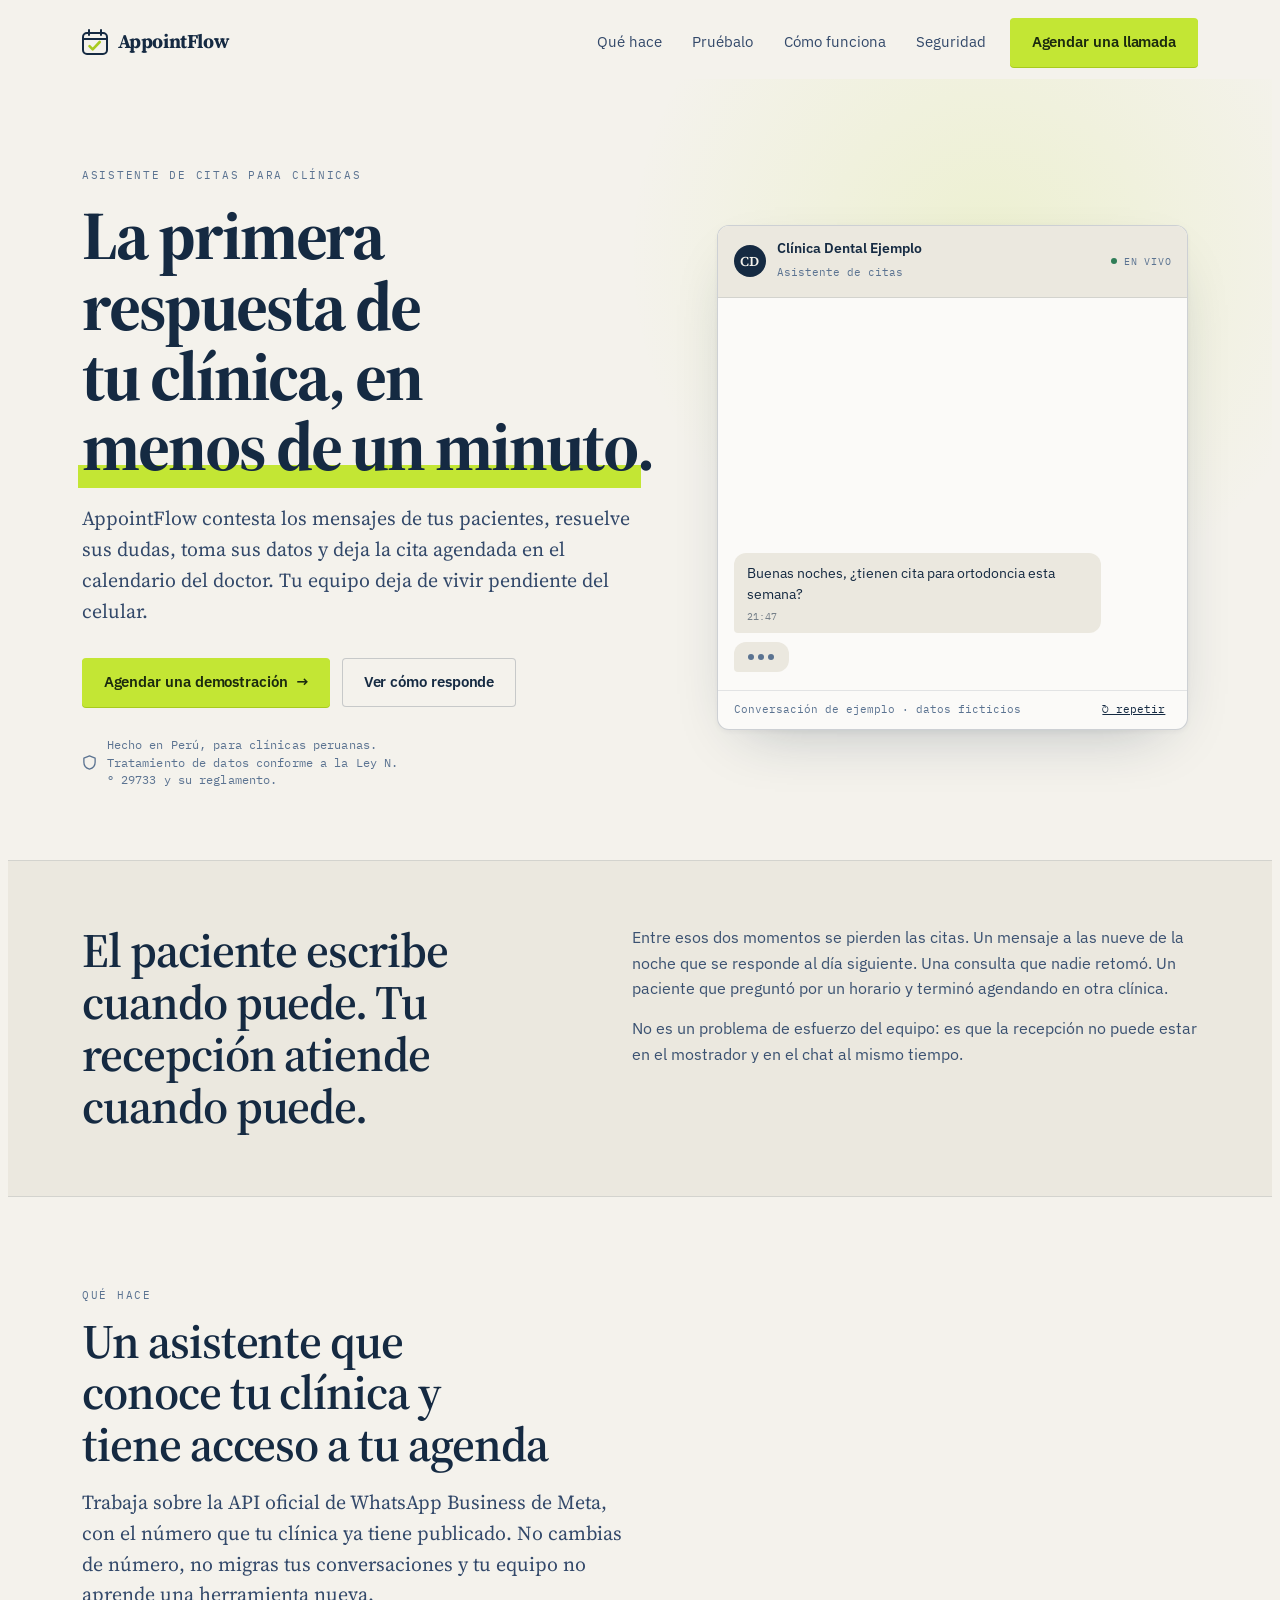
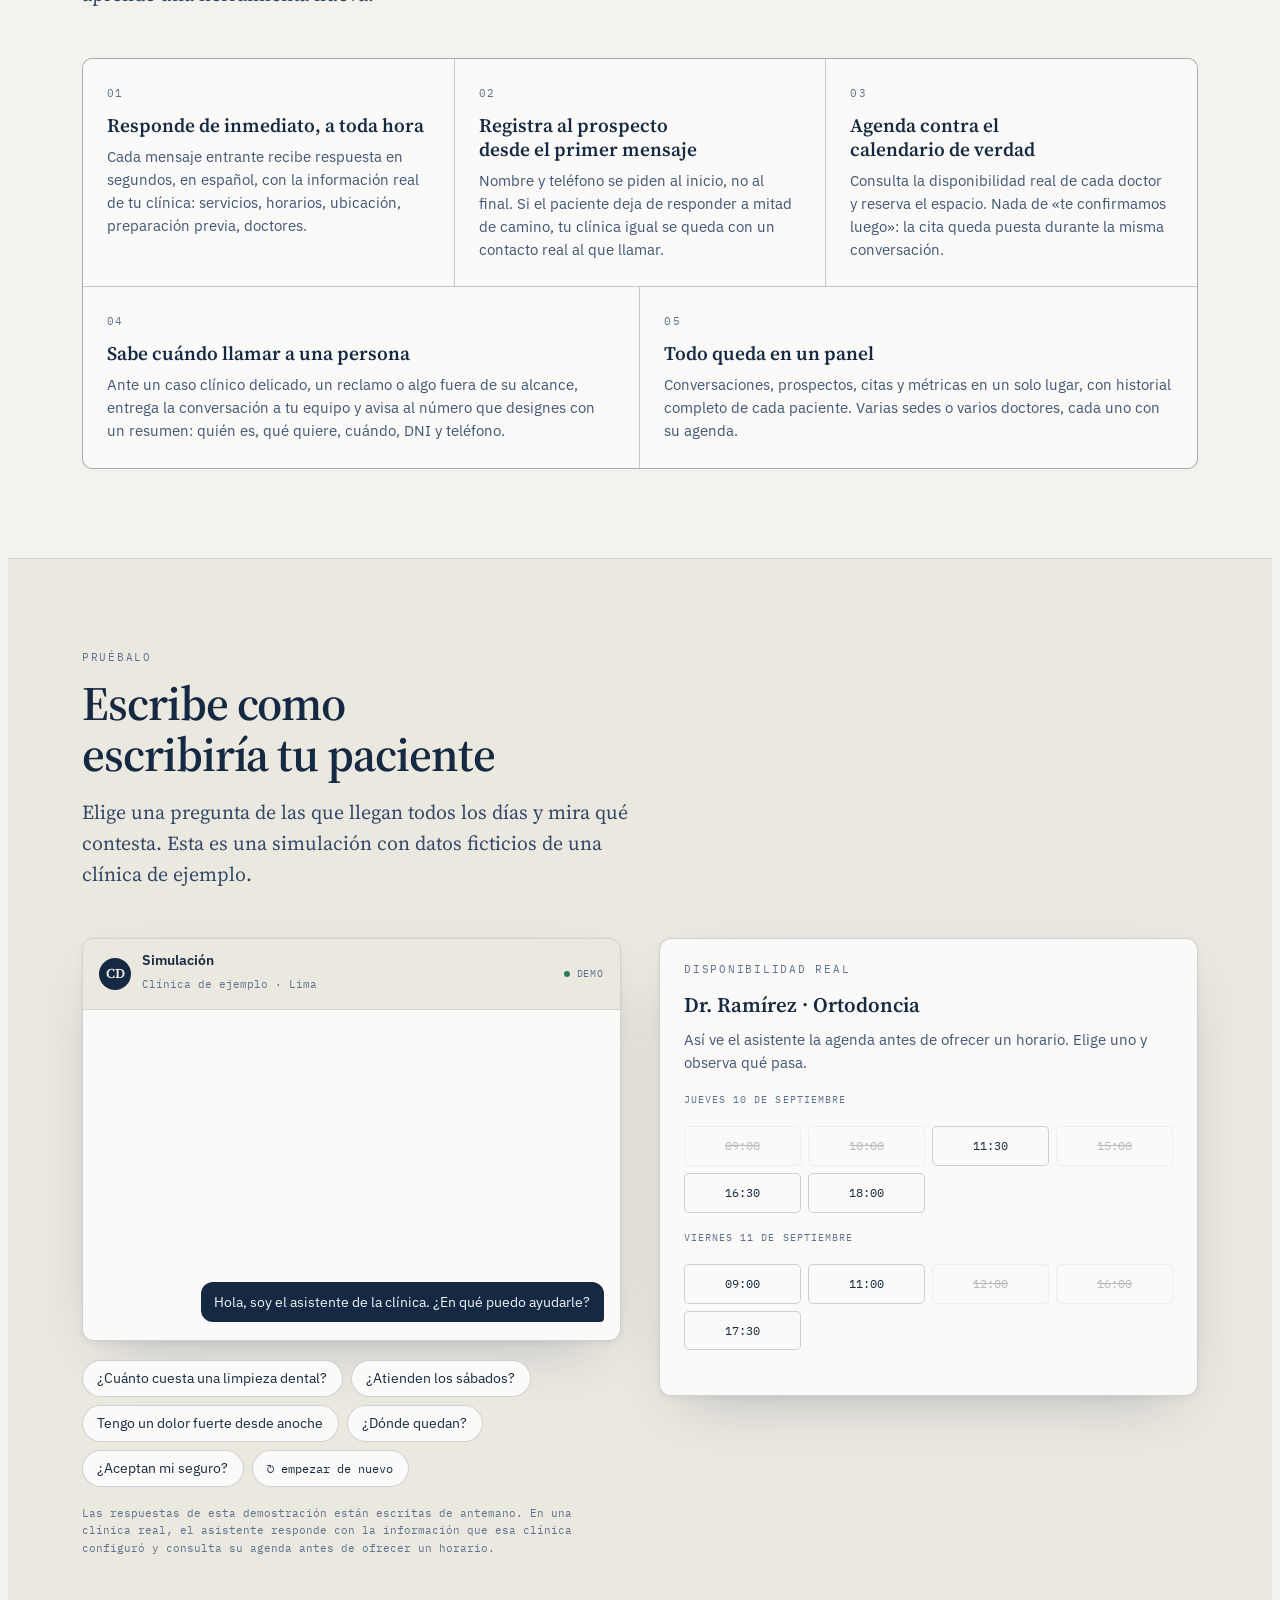
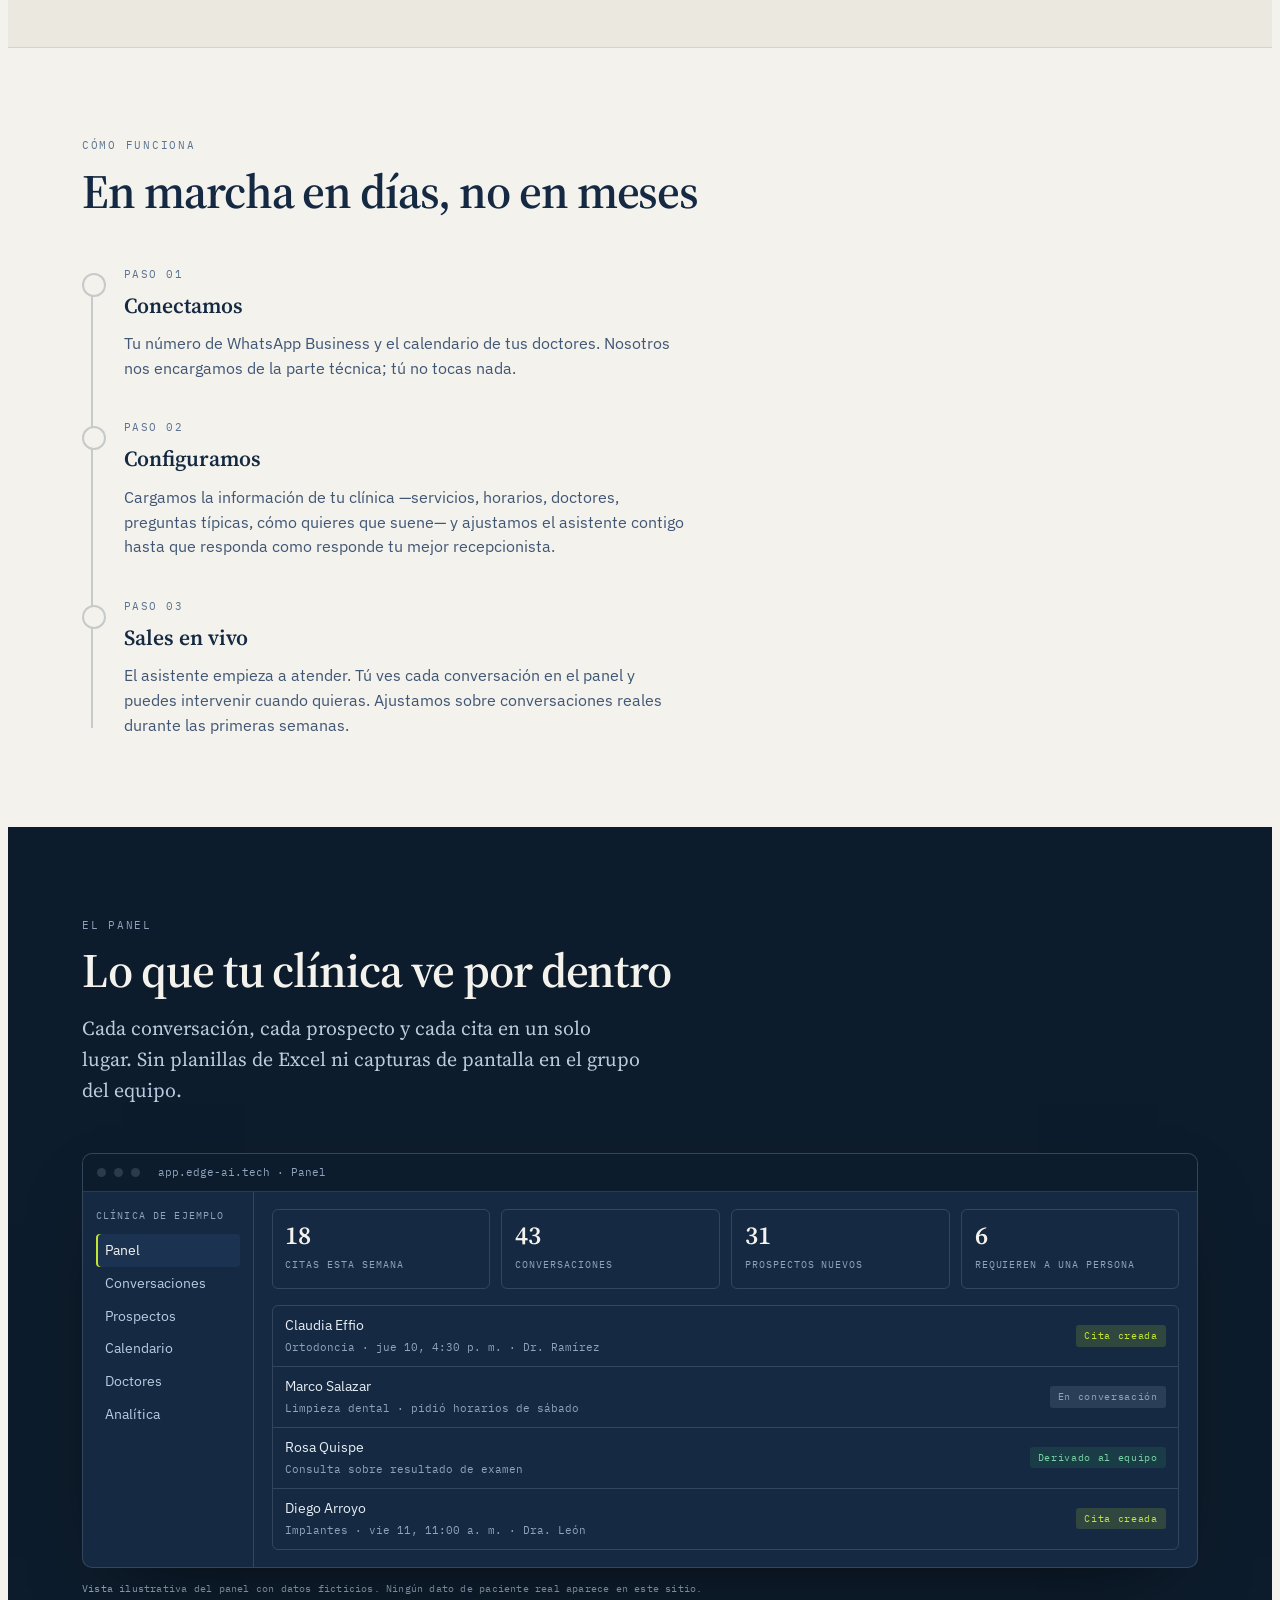
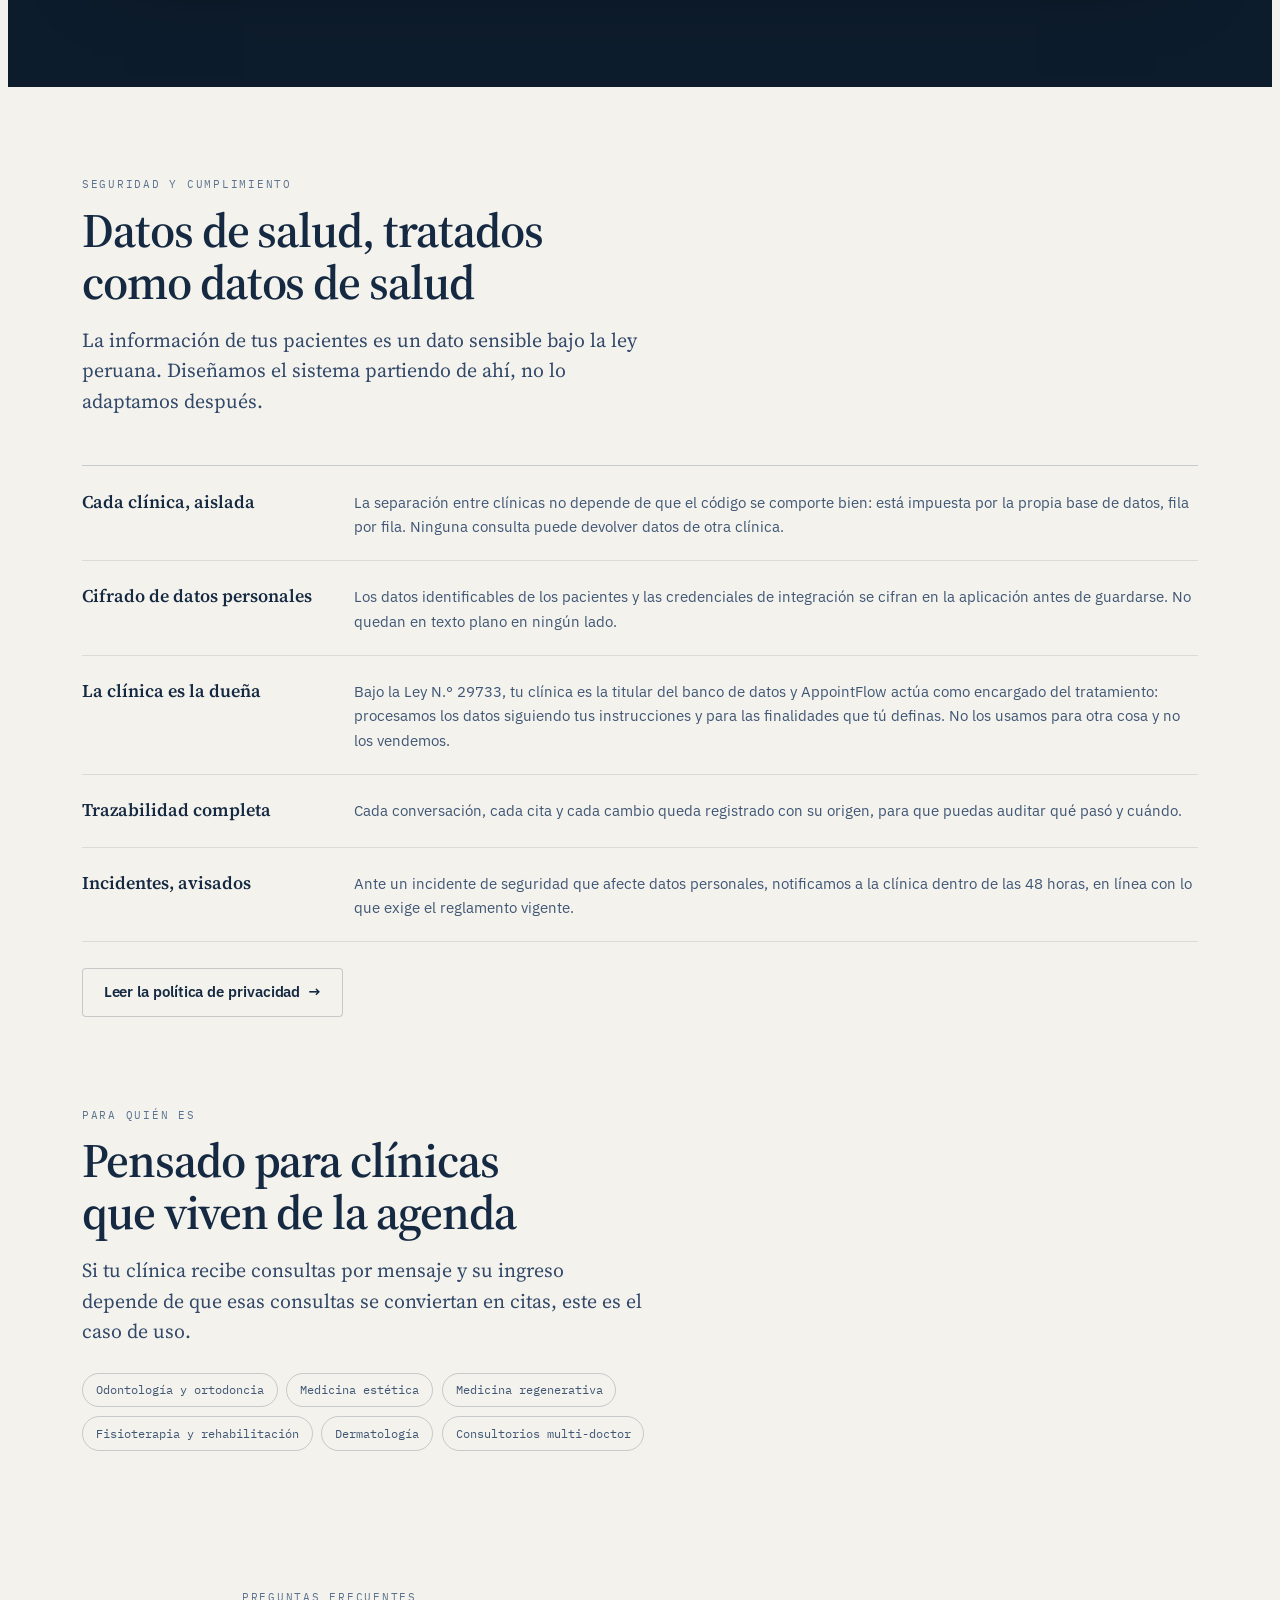
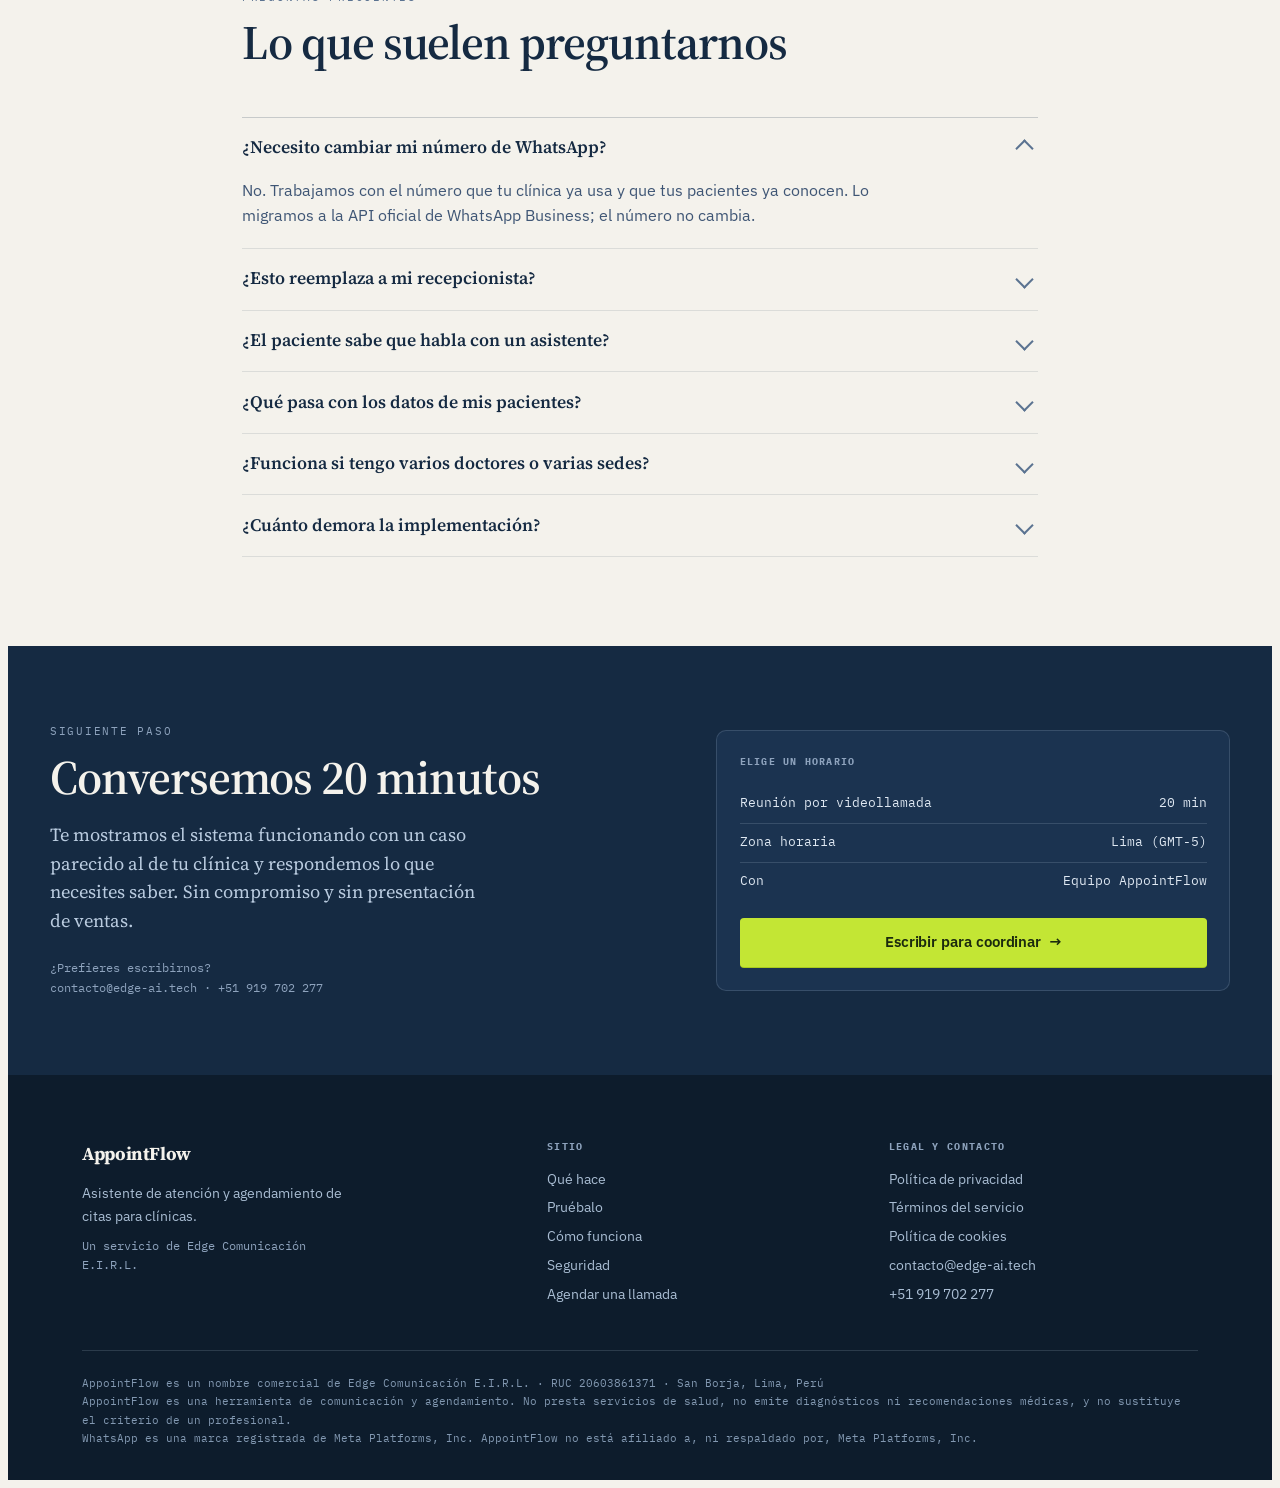
==== index.html @ 31556f0a "copy: dirigir la intro de "Qué hace" a la clínica, no al paciente El remate hablaba del paciente ("n" ====
<!doctype html>
<html lang="es">
<head>
<meta charset="utf-8">
<meta name="viewport" content="width=device-width, initial-scale=1">
<title>AppointFlow — Asistente de citas para clínicas</title>
<meta name="description" content="AppointFlow contesta los mensajes de tus pacientes, resuelve sus dudas y agenda la cita en el calendario del doctor. Asistente de atención y agendamiento para clínicas en Perú.">
<link rel="canonical" href="https://appointflow.edge-ai.tech/">
<meta property="og:type" content="website">
<meta property="og:site_name" content="AppointFlow">
<meta property="og:title" content="AppointFlow — Asistente de citas para clínicas">
<meta property="og:description" content="AppointFlow contesta los mensajes de tus pacientes, resuelve sus dudas y agenda la cita en el calendario del doctor. Asistente de atención y agendamiento para clínicas en Perú.">
<meta property="og:url" content="https://appointflow.edge-ai.tech/">
<meta property="og:locale" content="es_PE">
<meta name="robots" content="index, follow">
<link rel="icon" href="/favicon.svg" type="image/svg+xml">
<link rel="preconnect" href="https://fonts.googleapis.com">
<link rel="preconnect" href="https://fonts.gstatic.com" crossorigin>
<link rel="stylesheet" href="https://fonts.googleapis.com/css2?family=IBM+Plex+Mono:wght@400;500&family=IBM+Plex+Sans:wght@400;500;600&family=Source+Serif+4:ital,opsz,wght@0,8..60,400;0,8..60,600;0,8..60,700;1,8..60,400&display=swap">
<link rel="stylesheet" href="/assets/styles.css">
</head>
<body>
<header class="site-head" id="head">
  <div class="wrap">
    <div class="head-row">
      <a class="brand" href="/">
        <svg class="mark" viewBox="0 0 26 26" aria-hidden="true">
          <rect x="1" y="4" width="24" height="21" rx="4" fill="none" stroke="#152a42" stroke-width="2"/>
          <path d="M1 10h24" stroke="#152a42" stroke-width="2"/>
          <path d="M7 1v5M19 1v5" stroke="#152a42" stroke-width="2" stroke-linecap="round"/>
          <path d="M7.5 17.2l3.2 3.2 7-7.4" fill="none" stroke="#a8ca1e" stroke-width="2.6" stroke-linecap="round" stroke-linejoin="round"/>
        </svg>
        AppointFlow
      </a>
      <nav class="nav-main" aria-label="Principal">
        <a href="#que-hace">Qué hace</a>
        <a href="#demo">Pruébalo</a>
        <a href="#como-funciona">Cómo funciona</a>
        <a href="#seguridad">Seguridad</a>
      </nav>
      <a class="btn btn-primary head-cta" href="#contacto">Agendar una llamada</a>
      <button class="burger" id="burger" aria-label="Abrir menú" aria-expanded="false"><i></i><i></i><i></i></button>
    </div>
  </div>
  <div class="progress" id="progress"></div>
</header>
<nav class="drawer" id="drawer" aria-label="Menú">
  <a href="#que-hace">Qué hace</a>
  <a href="#demo">Pruébalo</a>
  <a href="#como-funciona">Cómo funciona</a>
  <a href="#seguridad">Seguridad</a>
  <a href="/privacidad/">Privacidad</a>
  <a class="btn btn-primary" href="#contacto">Agendar una llamada</a>
</nav>
<main>

  <section class="hero">
    <div class="wrap hero-grid">
      <div>
        <div class="eyebrow rise d1">Asistente de citas para clínicas</div>
        <h1 class="rise d2">La primera respuesta de tu clínica, en <em>menos de un minuto</em>.</h1>
        <p class="lede rise d3">AppointFlow contesta los mensajes de tus pacientes, resuelve sus dudas, toma sus datos y deja la cita agendada en el calendario del doctor. Tu equipo deja de vivir pendiente del celular.</p>
        <div class="hero-actions rise d4">
          <a class="btn btn-primary" href="#contacto">Agendar una demostración <span class="arrow">→</span></a>
          <a class="btn btn-ghost" href="#demo">Ver cómo responde</a>
        </div>
        <p class="trust rise d5">
          <svg width="15" height="15" viewBox="0 0 16 16" aria-hidden="true"><path d="M8 1l6 2.4v4.2c0 3.4-2.4 6.4-6 7.4-3.6-1-6-4-6-7.4V3.4L8 1z" fill="none" stroke="#5b7391" stroke-width="1.4" stroke-linejoin="round"/></svg>
          Hecho en Perú, para clínicas peruanas. Tratamiento de datos conforme a la Ley N.° 29733 y su reglamento.
        </p>
      </div>

      <div class="chat rise d3" id="chatCard">
        <div class="chat-head">
          <div class="avatar">CD</div>
          <div>
            <b>Clínica Dental Ejemplo</b>
            <span>Asistente de citas</span>
          </div>
          <div class="live"><i class="dot-live"></i> EN VIVO</div>
        </div>
        <div class="stream" id="stream" aria-live="polite"></div>
        <div class="chat-foot">
          <span>Conversación de ejemplo · datos ficticios</span>
          <button type="button" id="replay">↻ repetir</button>
        </div>
      </div>
    </div>
  </section>

  <section class="strip">
    <div class="wrap strip-grid">
      <h2 class="h2" data-rev>El paciente escribe cuando puede. Tu recepción atiende cuando puede.</h2>
      <div data-rev>
        <p>Entre esos dos momentos se pierden las citas. Un mensaje a las nueve de la noche que se responde al día siguiente. Una consulta que nadie retomó. Un paciente que preguntó por un horario y terminó agendando en otra clínica.</p>
        <p>No es un problema de esfuerzo del equipo: es que la recepción no puede estar en el mostrador y en el chat al mismo tiempo.</p>
      </div>
    </div>
  </section>

  <section class="sec" id="que-hace">
    <div class="wrap">
      <div class="sec-top" data-rev>
        <div class="eyebrow">Qué hace</div>
        <h2 class="h2">Un asistente que conoce tu clínica y tiene acceso a tu agenda</h2>
        <p class="lede">Trabaja sobre la API oficial de WhatsApp Business de Meta, con el número que tu clínica ya tiene publicado. No cambias de número, no migras tus conversaciones y tu equipo no aprende una herramienta nueva.</p>
      </div>
      <ul class="caps" data-rev>
        <li class="cap">
          <div class="n">01</div>
          <h3>Responde de inmediato, a toda hora</h3>
          <p>Cada mensaje entrante recibe respuesta en segundos, en español, con la información real de tu clínica: servicios, horarios, ubicación, preparación previa, doctores.</p>
        </li>
        <li class="cap">
          <div class="n">02</div>
          <h3>Registra al prospecto desde el primer mensaje</h3>
          <p>Nombre y teléfono se piden al inicio, no al final. Si el paciente deja de responder a mitad de camino, tu clínica igual se queda con un contacto real al que llamar.</p>
        </li>
        <li class="cap">
          <div class="n">03</div>
          <h3>Agenda contra el calendario de verdad</h3>
          <p>Consulta la disponibilidad real de cada doctor y reserva el espacio. Nada de «te confirmamos luego»: la cita queda puesta durante la misma conversación.</p>
        </li>
        <li class="cap">
          <div class="n">04</div>
          <h3>Sabe cuándo llamar a una persona</h3>
          <p>Ante un caso clínico delicado, un reclamo o algo fuera de su alcance, entrega la conversación a tu equipo y avisa al número que designes con un resumen: quién es, qué quiere, cuándo, DNI y teléfono.</p>
        </li>
        <li class="cap">
          <div class="n">05</div>
          <h3>Todo queda en un panel</h3>
          <p>Conversaciones, prospectos, citas y métricas en un solo lugar, con historial completo de cada paciente. Varias sedes o varios doctores, cada uno con su agenda.</p>
        </li>
      </ul>
    </div>
  </section>

  <section class="sec" id="demo" style="background:var(--cream-deep);border-top:1px solid var(--rule);border-bottom:1px solid var(--rule)">
    <div class="wrap">
      <div class="sec-top" data-rev>
        <div class="eyebrow">Pruébalo</div>
        <h2 class="h2">Escribe como escribiría tu paciente</h2>
        <p class="lede">Elige una pregunta de las que llegan todos los días y mira qué contesta. Esta es una simulación con datos ficticios de una clínica de ejemplo.</p>
      </div>

      <div class="demo-grid">
        <div data-rev>
          <div class="chat">
            <div class="chat-head">
              <div class="avatar">CD</div>
              <div><b>Simulación</b><span>Clínica de ejemplo · Lima</span></div>
              <div class="live"><i class="dot-live"></i> DEMO</div>
            </div>
            <div class="stream" id="demoStream" style="min-height:330px" aria-live="polite"></div>
          </div>
          <div class="chips" id="chips"></div>
          <p class="hint">Las respuestas de esta demostración están escritas de antemano. En una clínica real, el asistente responde con la información que esa clínica configuró y consulta su agenda antes de ofrecer un horario.</p>
        </div>

        <div data-rev>
          <div class="chat" style="padding:1.4rem 1.5rem 1.6rem">
            <div class="eyebrow">Disponibilidad real</div>
            <h3 style="font-family:var(--serif);font-size:1.3rem;font-weight:600;margin:.6rem 0 .4rem">Dr. Ramírez · Ortodoncia</h3>
            <p style="font-size:.92rem;color:#3f5675">Así ve el asistente la agenda antes de ofrecer un horario. Elige uno y observa qué pasa.</p>

            <div class="slot-day">Jueves 10 de septiembre</div>
            <div class="slots" id="slotsA"></div>
            <div class="slot-day">Viernes 11 de septiembre</div>
            <div class="slots" id="slotsB"></div>

            <div id="booked" style="margin-top:1.2rem"></div>
          </div>
        </div>
      </div>
    </div>
  </section>

  <section class="sec" id="como-funciona">
    <div class="wrap">
      <div class="sec-top" data-rev>
        <div class="eyebrow">Cómo funciona</div>
        <h2 class="h2">En marcha en días, no en meses</h2>
      </div>
      <div class="steps" id="steps" data-rev>
        <div class="rail"><i id="railFill"></i></div>
        <div class="step">
          <div class="n">PASO 01</div>
          <h3>Conectamos</h3>
          <p>Tu número de WhatsApp Business y el calendario de tus doctores. Nosotros nos encargamos de la parte técnica; tú no tocas nada.</p>
        </div>
        <div class="step">
          <div class="n">PASO 02</div>
          <h3>Configuramos</h3>
          <p>Cargamos la información de tu clínica —servicios, horarios, doctores, preguntas típicas, cómo quieres que suene— y ajustamos el asistente contigo hasta que responda como responde tu mejor recepcionista.</p>
        </div>
        <div class="step">
          <div class="n">PASO 03</div>
          <h3>Sales en vivo</h3>
          <p>El asistente empieza a atender. Tú ves cada conversación en el panel y puedes intervenir cuando quieras. Ajustamos sobre conversaciones reales durante las primeras semanas.</p>
        </div>
      </div>
    </div>
  </section>

  <section class="sec dark" id="panel">
    <div class="spot" id="spot"></div>
    <div class="wrap">
      <div class="sec-top" data-rev>
        <div class="eyebrow">El panel</div>
        <h2 class="h2">Lo que tu clínica ve por dentro</h2>
        <p class="lede">Cada conversación, cada prospecto y cada cita en un solo lugar. Sin planillas de Excel ni capturas de pantalla en el grupo del equipo.</p>
      </div>
      <div class="app" data-rev>
        <div class="app-bar"><i></i><i></i><i></i><span>app.edge-ai.tech · Panel</span></div>
        <div class="app-body">
          <div class="app-side">
            <p>Clínica de ejemplo</p>
            <ul>
              <li class="act">Panel</li>
              <li>Conversaciones</li>
              <li>Prospectos</li>
              <li>Calendario</li>
              <li>Doctores</li>
              <li>Analítica</li>
            </ul>
          </div>
          <div class="app-main">
            <div class="kpis">
              <div class="kpi"><b>18</b><span>Citas esta semana</span></div>
              <div class="kpi"><b>43</b><span>Conversaciones</span></div>
              <div class="kpi"><b>31</b><span>Prospectos nuevos</span></div>
              <div class="kpi"><b>6</b><span>Requieren a una persona</span></div>
            </div>
            <div class="rows">
              <div class="row"><div><span class="who">Claudia Effio</span><span class="what">Ortodoncia · jue 10, 4:30 p. m. · Dr. Ramírez</span></div><span class="pill b">Cita creada</span></div>
              <div class="row"><div><span class="who">Marco Salazar</span><span class="what">Limpieza dental · pidió horarios de sábado</span></div><span class="pill n">En conversación</span></div>
              <div class="row"><div><span class="who">Rosa Quispe</span><span class="what">Consulta sobre resultado de examen</span></div><span class="pill g">Derivado al equipo</span></div>
              <div class="row"><div><span class="who">Diego Arroyo</span><span class="what">Implantes · vie 11, 11:00 a. m. · Dra. León</span></div><span class="pill b">Cita creada</span></div>
            </div>
          </div>
        </div>
      </div>
      <p class="figcap" data-rev>Vista ilustrativa del panel con datos ficticios. Ningún dato de paciente real aparece en este sitio.</p>
    </div>
  </section>

  <section class="sec" id="seguridad">
    <div class="wrap">
      <div class="sec-top" data-rev>
        <div class="eyebrow">Seguridad y cumplimiento</div>
        <h2 class="h2">Datos de salud, tratados como datos de salud</h2>
        <p class="lede">La información de tus pacientes es un dato sensible bajo la ley peruana. Diseñamos el sistema partiendo de ahí, no lo adaptamos después.</p>
      </div>
      <ul class="secure" data-rev>
        <li>
          <h3>Cada clínica, aislada</h3>
          <p>La separación entre clínicas no depende de que el código se comporte bien: está impuesta por la propia base de datos, fila por fila. Ninguna consulta puede devolver datos de otra clínica.</p>
        </li>
        <li>
          <h3>Cifrado de datos personales</h3>
          <p>Los datos identificables de los pacientes y las credenciales de integración se cifran en la aplicación antes de guardarse. No quedan en texto plano en ningún lado.</p>
        </li>
        <li>
          <h3>La clínica es la dueña</h3>
          <p>Bajo la Ley N.° 29733, tu clínica es la titular del banco de datos y AppointFlow actúa como encargado del tratamiento: procesamos los datos siguiendo tus instrucciones y para las finalidades que tú definas. No los usamos para otra cosa y no los vendemos.</p>
        </li>
        <li>
          <h3>Trazabilidad completa</h3>
          <p>Cada conversación, cada cita y cada cambio queda registrado con su origen, para que puedas auditar qué pasó y cuándo.</p>
        </li>
        <li>
          <h3>Incidentes, avisados</h3>
          <p>Ante un incidente de seguridad que afecte datos personales, notificamos a la clínica dentro de las 48 horas, en línea con lo que exige el reglamento vigente.</p>
        </li>
      </ul>
      <p style="margin-top:1.6rem" data-rev><a class="btn btn-ghost" href="/privacidad/">Leer la política de privacidad <span class="arrow">→</span></a></p>
    </div>
  </section>

  <section class="sec" style="padding-top:0">
    <div class="wrap">
      <div class="sec-top" data-rev style="margin-bottom:0">
        <div class="eyebrow">Para quién es</div>
        <h2 class="h2">Pensado para clínicas que viven de la agenda</h2>
        <p class="lede">Si tu clínica recibe consultas por mensaje y su ingreso depende de que esas consultas se conviertan en citas, este es el caso de uso.</p>
        <ul class="tags">
          <li>Odontología y ortodoncia</li>
          <li>Medicina estética</li>
          <li>Medicina regenerativa</li>
          <li>Fisioterapia y rehabilitación</li>
          <li>Dermatología</li>
          <li>Consultorios multi-doctor</li>
        </ul>
      </div>
    </div>
  </section>

  <section class="sec" style="padding-top:clamp(2rem,4vw,3rem)">
    <div class="wrap" style="max-width:860px">
      <div class="sec-top" data-rev><div class="eyebrow">Preguntas frecuentes</div><h2 class="h2">Lo que suelen preguntarnos</h2></div>
      <div class="faq" data-rev>
        <details open>
          <summary>¿Necesito cambiar mi número de WhatsApp?</summary>
          <div class="ans"><p>No. Trabajamos con el número que tu clínica ya usa y que tus pacientes ya conocen. Lo migramos a la API oficial de WhatsApp Business; el número no cambia.</p></div>
        </details>
        <details>
          <summary>¿Esto reemplaza a mi recepcionista?</summary>
          <div class="ans"><p>No, le quita el trabajo repetitivo. El asistente responde las consultas de siempre y agenda; tu equipo se queda con los casos que de verdad necesitan una persona, y llega a ellos con la información ya recogida.</p></div>
        </details>
        <details>
          <summary>¿El paciente sabe que habla con un asistente?</summary>
          <div class="ans"><p>Sí. El asistente se identifica como tal y siempre ofrece pasar la conversación a una persona. Es una decisión de diseño: la confianza del paciente es el activo de la clínica.</p></div>
        </details>
        <details>
          <summary>¿Qué pasa con los datos de mis pacientes?</summary>
          <div class="ans"><p>Siguen siendo de tu clínica. Nosotros los procesamos por encargo tuyo, cifrados y aislados del resto de clientes, y te los devolvemos o eliminamos cuando termine la relación. El detalle está en la <a href="/privacidad/" style="text-decoration:underline">política de privacidad</a>.</p></div>
        </details>
        <details>
          <summary>¿Funciona si tengo varios doctores o varias sedes?</summary>
          <div class="ans"><p>Sí. Cada doctor tiene su propia agenda y sus propios horarios de atención, y el asistente ofrece solo los espacios que realmente están libres.</p></div>
        </details>
        <details>
          <summary>¿Cuánto demora la implementación?</summary>
          <div class="ans"><p>Depende de la verificación del número ante Meta, que es el paso más lento y no está en nuestras manos. Del lado nuestro, la configuración del asistente y de las agendas toma días. Lo conversamos con tu caso concreto en la llamada.</p></div>
        </details>
      </div>
    </div>
  </section>

  <section class="cta-sec" id="contacto">
    <div class="wrap cta-grid">
      <div data-rev>
        <div class="eyebrow" style="color:var(--slate-light)">Siguiente paso</div>
        <h2 class="h2" style="margin-top:.7rem">Conversemos 20 minutos</h2>
        <p style="margin-top:1.1rem;font-family:var(--serif);font-size:1.15rem;line-height:1.55;max-width:48ch">Te mostramos el sistema funcionando con un caso parecido al de tu clínica y respondemos lo que necesites saber. Sin compromiso y sin presentación de ventas.</p>
        <p style="margin-top:1.4rem;font-family:var(--mono);font-size:.74rem;color:var(--slate-light);line-height:1.7">
          ¿Prefieres escribirnos?<br>
          <a href="mailto:contacto@edge-ai.tech">contacto@edge-ai.tech</a> · <a href="tel:+51919702277">+51 919 702 277</a>
        </p>
      </div>
      <div class="cta-card" data-rev>
        <b>Elige un horario</b>
        <div class="line"><span>Reunión por videollamada</span><span>20 min</span></div>
        <div class="line"><span>Zona horaria</span><span>Lima (GMT-5)</span></div>
        <div class="line"><span>Con</span><span>Equipo AppointFlow</span></div>
        <a class="btn btn-primary" href="mailto:contacto@edge-ai.tech?subject=Quiero%20agendar%20una%20demostraci%C3%B3n%20de%20AppointFlow">Escribir para coordinar <span class="arrow">→</span></a>
      </div>
    </div>
  </section>

</main>
<footer class="site-foot">
  <div class="wrap">
    <div class="foot-grid">
      <div>
        <div class="brand" style="font-family:var(--serif);font-weight:700;font-size:1.15rem">AppointFlow</div>
        <p style="max-width:34ch;line-height:1.6">Asistente de atención y agendamiento de citas para clínicas.</p>
        <p style="max-width:34ch;line-height:1.6;margin-top:.6rem;font-family:var(--mono);font-size:.72rem;color:var(--slate-light)">Un servicio de Edge Comunicación E.I.R.L.</p>
      </div>
      <div>
        <h4>Sitio</h4>
        <ul>
          <li><a href="#que-hace">Qué hace</a></li>
          <li><a href="#demo">Pruébalo</a></li>
          <li><a href="#como-funciona">Cómo funciona</a></li>
          <li><a href="#seguridad">Seguridad</a></li>
          <li><a href="#contacto">Agendar una llamada</a></li>
        </ul>
      </div>
      <div>
        <h4>Legal y contacto</h4>
        <ul>
          <li><a href="/privacidad/">Política de privacidad</a></li>
          <li><a href="/terminos/">Términos del servicio</a></li>
          <li><a href="/cookies/">Política de cookies</a></li>
          <li><a href="mailto:contacto@edge-ai.tech">contacto@edge-ai.tech</a></li>
          <li><a href="tel:+51919702277">+51 919 702 277</a></li>
        </ul>
      </div>
    </div>
    <div class="legalese">
      AppointFlow es un nombre comercial de Edge Comunicación E.I.R.L. · RUC 20603861371 · San Borja, Lima, Perú<br>
      AppointFlow es una herramienta de comunicación y agendamiento. No presta servicios de salud, no emite diagnósticos ni recomendaciones médicas, y no sustituye el criterio de un profesional.<br>
      WhatsApp es una marca registrada de Meta Platforms, Inc. AppointFlow no está afiliado a, ni respaldado por, Meta Platforms, Inc.
    </div>
  </div>
</footer>
<script src="/assets/app.js" defer></script>
</body>
</html>
---- assets/styles.css ----
/* ============================================================
   AppointFlow — sitio público. Prototipo de diseño.
   Compromiso deliberado con un solo mundo visual (crema claro):
   el sitio real no cambia con el tema del sistema operativo.
   ============================================================ */
:root{
  --cream:#f4f2ec;
  --cream-deep:#ebe8df;
  --paper:#fbfaf8;
  --navy:#152a42;
  --navy-deep:#0d1c2c;
  --navy-raised:#1b3350;
  --slate:#5b7391;
  --slate-light:#8ea3bd;
  --lime:#c3e634;
  --lime-deep:#a8ca1e;
  --lime-ink:#1b2a0e;
  --rule:rgb(21 42 66 / 11%);
  --rule-mid:rgb(21 42 66 / 20%);
  --rule-dark:rgb(196 214 236 / 16%);
  --ok:#2f7d57;

  --serif:"Source Serif 4","Iowan Old Style",Palatino,Georgia,serif;
  --sans:"IBM Plex Sans",-apple-system,BlinkMacSystemFont,"Segoe UI",Roboto,sans-serif;
  --mono:"IBM Plex Mono",ui-monospace,SFMono-Regular,Menlo,monospace;

  --pad:clamp(1.15rem,4vw,2rem);
  --wide:1180px;
}

*{box-sizing:border-box}
body{
  background:var(--cream);
  color:var(--navy);
  font-family:var(--sans);
  font-size:17px;
  line-height:1.6;
  -webkit-font-smoothing:antialiased;
  overflow-x:hidden;
}
a{color:inherit;text-decoration:none}
button{font:inherit;color:inherit;border:0;background:none;cursor:pointer}
:focus-visible{outline:2px solid var(--navy);outline-offset:3px;border-radius:2px}
h1,h2,h3,h4{margin:0;text-wrap:balance}
p{margin:0}
ul,ol{margin:0;padding:0;list-style:none}

.wrap{max-width:var(--wide);margin:0 auto;padding:0 var(--pad)}
.eyebrow{
  font-family:var(--mono);font-size:.68rem;letter-spacing:.16em;
  text-transform:uppercase;color:var(--slate);
}
.h2{font-family:var(--serif);font-weight:600;font-size:clamp(1.85rem,4.4vw,3rem);line-height:1.08;letter-spacing:-.022em}
.lede{font-family:var(--serif);font-size:clamp(1.05rem,2.1vw,1.24rem);line-height:1.55;color:#33496a;max-width:56ch}

/* ---------- botones ---------- */
.btn{
  display:inline-flex;align-items:center;gap:.5rem;
  font-weight:600;font-size:.94rem;letter-spacing:-.005em;
  padding:.78rem 1.35rem;border-radius:4px;
  transition:transform .18s cubic-bezier(.2,.8,.3,1),box-shadow .18s ease,background-color .18s ease;
  will-change:transform;
}
.btn-primary{background:var(--lime);color:var(--lime-ink);box-shadow:0 1px 0 var(--lime-deep)}
.btn-primary:hover{background:#cfef4d;transform:translateY(-2px);box-shadow:0 6px 18px rgb(163 200 30 / 38%)}
.btn-primary:active{transform:translateY(0)}
.btn-ghost{box-shadow:inset 0 0 0 1px var(--rule-mid)}
.btn-ghost:hover{box-shadow:inset 0 0 0 1px var(--navy);transform:translateY(-2px)}
.btn-ghost:active{transform:translateY(0)}
.btn .arrow{transition:transform .2s ease}
.btn:hover .arrow{transform:translateX(3px)}


/* ---------- cabecera ---------- */
.site-head{
  position:sticky;top:0;z-index:60;
  background:rgb(244 242 236 / 88%);
  backdrop-filter:saturate(1.4) blur(12px);
  -webkit-backdrop-filter:saturate(1.4) blur(12px);
  border-bottom:1px solid transparent;
  transition:border-color .25s ease,box-shadow .25s ease;
}
.site-head.stuck{border-bottom-color:var(--rule);box-shadow:0 1px 24px rgb(21 42 66 / 6%)}
.head-row{display:flex;align-items:center;gap:1.5rem;height:68px;transition:height .25s ease}
.site-head.stuck .head-row{height:60px}
.brand{display:flex;align-items:center;gap:.6rem;font-family:var(--serif);font-weight:700;font-size:1.22rem;letter-spacing:-.02em;flex:none}
.mark{width:26px;height:26px;flex:none;display:block}
.nav-main{display:none;gap:1.9rem;margin-left:auto;font-size:.92rem}
.nav-main a{position:relative;padding:.2rem 0;color:#33496a;transition:color .18s ease}
.nav-main a::after{
  content:"";position:absolute;left:0;right:0;bottom:-2px;height:2px;
  background:var(--lime);transform:scaleX(0);transform-origin:left;
  transition:transform .26s cubic-bezier(.2,.8,.3,1);
}
.nav-main a:hover{color:var(--navy)}
.nav-main a:hover::after{transform:scaleX(1)}
.head-cta{display:none}
.burger{margin-left:auto;display:flex;flex-direction:column;gap:5px;padding:.5rem}
.burger i{display:block;width:22px;height:2px;background:var(--navy);transition:transform .3s ease,opacity .2s ease}
.nav-open .burger i:nth-child(1){transform:translateY(7px) rotate(45deg)}
.nav-open .burger i:nth-child(2){opacity:0}
.nav-open .burger i:nth-child(3){transform:translateY(-7px) rotate(-45deg)}
@media(min-width:900px){
  .nav-main{display:flex}
  .head-cta{display:inline-flex}
  .burger{display:none}
}
.progress{height:2px;background:var(--lime);width:0;transition:width .1s linear}

/* menú móvil */
.drawer{
  position:fixed;inset:0 0 0 0;z-index:55;background:var(--cream);
  padding:6rem var(--pad) 2rem;
  transform:translateY(-100%);transition:transform .42s cubic-bezier(.4,0,.1,1);
  display:flex;flex-direction:column;gap:.4rem;
}
.nav-open .drawer{transform:translateY(0)}
.drawer a{font-family:var(--serif);font-size:1.9rem;font-weight:600;padding:.5rem 0;border-bottom:1px solid var(--rule)}
.drawer .btn{margin-top:1.4rem;align-self:flex-start}
@media(min-width:900px){.drawer{display:none}}

/* ---------- hero ---------- */
.hero{position:relative;padding:clamp(3rem,7vw,5.5rem) 0 clamp(3rem,6vw,4.5rem);overflow:hidden}
.hero::before{
  content:"";position:absolute;top:-30%;right:-10%;width:70vw;height:70vw;max-width:820px;max-height:820px;
  background:radial-gradient(circle at center,rgb(195 230 52 / 15%) 0%,rgb(195 230 52 / 0%) 62%);
  pointer-events:none;
}
.hero-grid{display:grid;gap:clamp(2.5rem,5vw,4rem);align-items:center;position:relative}
@media(min-width:960px){.hero-grid{grid-template-columns:1.02fr .98fr}}
.hero h1{
  font-family:var(--serif);font-weight:700;
  font-size:clamp(2.5rem,6.2vw,4.3rem);line-height:1.02;letter-spacing:-.03em;
  margin:1rem 0 0;
}
.hero h1 em{font-style:normal;position:relative;white-space:nowrap}
.hero h1 em::after{
  content:"";position:absolute;left:-.06em;right:-.06em;bottom:.06em;height:.34em;
  background:var(--lime);z-index:-1;transform:scaleX(0);transform-origin:left;
  animation:swipe .8s cubic-bezier(.2,.8,.3,1) .75s forwards;
}
@keyframes swipe{to{transform:scaleX(1)}}
.hero .lede{margin-top:1.4rem}
.hero-actions{display:flex;flex-wrap:wrap;gap:.75rem;margin-top:2rem}
.trust{
  display:flex;align-items:center;gap:.6rem;margin-top:1.8rem;
  font-family:var(--mono);font-size:.72rem;color:var(--slate);letter-spacing:.01em;
  max-width:46ch;line-height:1.5;
}
.trust svg{flex:none}

/* animación de entrada */
.rise{opacity:0;transform:translateY(14px);animation:rise .7s cubic-bezier(.2,.8,.3,1) forwards}
@keyframes rise{to{opacity:1;transform:none}}
.d1{animation-delay:.05s}.d2{animation-delay:.15s}.d3{animation-delay:.28s}.d4{animation-delay:.4s}.d5{animation-delay:.52s}

/* ---------- panel de conversación ---------- */
.chat{
  background:var(--paper);border:1px solid var(--rule-mid);border-radius:12px;
  box-shadow:0 22px 60px -28px rgb(21 42 66 / 32%),0 2px 6px rgb(21 42 66 / 5%);
  overflow:hidden;display:flex;flex-direction:column;
}
.chat-head{
  display:flex;align-items:center;gap:.7rem;padding:.8rem 1rem;
  border-bottom:1px solid var(--rule);background:var(--cream-deep);
}
.avatar{
  width:32px;height:32px;border-radius:50%;flex:none;background:var(--navy);
  color:var(--cream);display:grid;place-items:center;
  font-family:var(--serif);font-size:.85rem;font-weight:600;
}
.chat-head b{font-size:.9rem;font-weight:600;display:block;line-height:1.2}
.chat-head span{font-family:var(--mono);font-size:.66rem;color:var(--slate)}
.live{margin-left:auto;display:flex;align-items:center;gap:.4rem;font-family:var(--mono);font-size:.62rem;color:var(--slate);letter-spacing:.08em}
.dot-live{width:6px;height:6px;border-radius:50%;background:var(--ok);animation:pulse 2.2s ease-in-out infinite}
@keyframes pulse{0%,100%{opacity:1;transform:scale(1)}50%{opacity:.45;transform:scale(.82)}}

.stream{padding:1.1rem 1rem;display:flex;flex-direction:column;gap:.55rem;min-height:392px;justify-content:flex-end}
.msg{max-width:84%;padding:.6rem .85rem;border-radius:12px;font-size:.9rem;line-height:1.45;position:relative;animation:pop .42s cubic-bezier(.2,.9,.3,1)}
@keyframes pop{from{opacity:0;transform:translateY(9px) scale(.985)}to{opacity:1;transform:none}}
.msg.in{align-self:flex-start;background:var(--cream-deep);border-bottom-left-radius:4px}
.msg.out{align-self:flex-end;background:var(--navy);color:#eef3f8;border-bottom-right-radius:4px}
.msg time{display:block;font-family:var(--mono);font-size:.6rem;opacity:.55;margin-top:.3rem}
.msg.out .badge{
  display:inline-block;margin-top:.4rem;font-family:var(--mono);font-size:.58rem;
  letter-spacing:.08em;color:var(--lime);border:1px solid rgb(195 230 52 / 35%);
  border-radius:3px;padding:.1rem .35rem;
}
.typing{align-self:flex-start;display:flex;gap:4px;padding:.75rem .9rem;background:var(--cream-deep);border-radius:12px;border-bottom-left-radius:4px;animation:pop .3s ease}
.typing i{width:6px;height:6px;border-radius:50%;background:var(--slate);animation:bounce 1.25s infinite}
.typing i:nth-child(2){animation-delay:.16s}
.typing i:nth-child(3){animation-delay:.32s}
@keyframes bounce{0%,60%,100%{transform:translateY(0);opacity:.45}30%{transform:translateY(-5px);opacity:1}}

.receipt{
  align-self:stretch;margin-top:.35rem;border:1px solid var(--rule-mid);border-left:3px solid var(--lime);
  background:var(--cream);border-radius:6px;padding:.7rem .85rem;animation:pop .5s cubic-bezier(.2,.9,.3,1);
}
.receipt b{display:block;font-family:var(--mono);font-size:.62rem;letter-spacing:.12em;text-transform:uppercase;color:var(--slate);margin-bottom:.35rem}
.receipt ul{display:grid;gap:.22rem;font-size:.82rem}
.receipt li{display:flex;gap:.5rem;align-items:baseline}
.receipt li::before{content:"✓";color:var(--ok);font-size:.8rem;flex:none}
.chat-foot{
  border-top:1px solid var(--rule);padding:.6rem 1rem;display:flex;align-items:center;gap:.7rem;
  font-family:var(--mono);font-size:.66rem;color:var(--slate);
}
.chat-foot button{margin-left:auto;font-family:var(--mono);font-size:.66rem;color:var(--navy);text-decoration:underline;display:flex;align-items:center;gap:.35rem}

/* ---------- franja problema ---------- */
.strip{border-top:1px solid var(--rule);border-bottom:1px solid var(--rule);padding:clamp(2.6rem,5vw,4rem) 0;background:var(--cream-deep)}
.strip-grid{display:grid;gap:clamp(1.6rem,3vw,3rem)}
@media(min-width:820px){.strip-grid{grid-template-columns:.95fr 1.05fr;align-items:start}}
.strip p{font-size:1rem;color:#3a5171;max-width:62ch}
.strip p + p{margin-top:.9rem}

/* ---------- secciones ---------- */
.sec{padding:clamp(3.4rem,7vw,6rem) 0}
.sec-top{max-width:62ch;margin-bottom:clamp(2rem,4vw,3rem)}
.sec-top .h2{margin-top:.7rem}
.sec-top .lede{margin-top:1rem}

/* tarjetas capacidad */
.caps{display:grid;gap:1px;background:var(--rule-mid);border:1px solid var(--rule-mid);border-radius:10px;overflow:hidden}
@media(min-width:700px){.caps{grid-template-columns:1fr 1fr}}
@media(min-width:1040px){
  .caps{grid-template-columns:repeat(6,1fr)}
  .cap:nth-child(1),.cap:nth-child(2),.cap:nth-child(3){grid-column:span 2}
  .cap:nth-child(4),.cap:nth-child(5){grid-column:span 3}
}
.cap{background:var(--paper);padding:1.6rem 1.5rem;position:relative;transition:background-color .3s ease}
.cap:hover{background:#fff}
.cap .n{font-family:var(--mono);font-size:.66rem;letter-spacing:.12em;color:var(--slate)}
.cap h3{font-family:var(--serif);font-size:1.2rem;font-weight:600;margin:.7rem 0 .5rem;line-height:1.25}
.cap p{font-size:.93rem;color:#3f5675;line-height:1.55}
.cap::after{
  content:"";position:absolute;left:0;top:0;bottom:0;width:3px;background:var(--lime);
  transform:scaleY(0);transform-origin:top;transition:transform .35s cubic-bezier(.2,.8,.3,1);
}
.cap:hover::after{transform:scaleY(1)}

/* ---------- demo interactivo ---------- */
.demo-grid{display:grid;gap:clamp(1.5rem,3vw,2.5rem);align-items:start}
@media(min-width:900px){.demo-grid{grid-template-columns:1fr 1fr}}
.chips{display:flex;flex-wrap:wrap;gap:.5rem;margin-top:1.2rem}
.chip{
  border:1px solid var(--rule-mid);border-radius:999px;padding:.42rem .9rem;
  font-size:.85rem;background:var(--paper);
  transition:border-color .2s ease,transform .18s ease,background-color .2s ease;
}
.chip:hover:not(:disabled){border-color:var(--navy);transform:translateY(-2px)}
.chip:disabled{opacity:.32;cursor:default}
.hint{font-family:var(--mono);font-size:.68rem;color:var(--slate);margin-top:1.1rem;line-height:1.6}

/* agenda */
.slots{display:grid;grid-template-columns:repeat(auto-fill,minmax(96px,1fr));gap:.45rem;margin-top:1rem}
.slot{
  border:1px solid var(--rule-mid);border-radius:5px;padding:.55rem .3rem;text-align:center;
  font-family:var(--mono);font-size:.78rem;background:var(--paper);
  transition:all .2s cubic-bezier(.2,.8,.3,1);
}
.slot:hover:not(:disabled){border-color:var(--navy);transform:translateY(-2px)}
.slot:disabled{opacity:.3;cursor:default;text-decoration:line-through}
.slot.taken{background:var(--navy);color:var(--lime);border-color:var(--navy);transform:none}
.slot-day{font-family:var(--mono);font-size:.64rem;letter-spacing:.1em;text-transform:uppercase;color:var(--slate);margin:1.1rem 0 .1rem}

/* ---------- pasos ---------- */
.steps{position:relative;display:grid;gap:2.4rem;padding-left:2.6rem}
.rail{position:absolute;left:9px;top:.6rem;bottom:.6rem;width:2px;background:var(--rule-mid)}
.rail i{position:absolute;inset:0 0 auto 0;height:0;background:var(--navy);display:block;transition:height .18s linear}
.step{position:relative}
.step::before{
  content:"";position:absolute;left:-2.6rem;top:.45rem;width:20px;height:20px;border-radius:50%;
  background:var(--cream);border:2px solid var(--rule-mid);transition:all .35s ease;
}
.step.on::before{border-color:var(--navy);background:var(--lime);box-shadow:0 0 0 4px rgb(195 230 52 / 25%)}
.step .n{font-family:var(--mono);font-size:.68rem;letter-spacing:.14em;color:var(--slate)}
.step h3{font-family:var(--serif);font-size:1.35rem;font-weight:600;margin:.35rem 0 .5rem}
.step p{color:#3f5675;max-width:56ch;font-size:.97rem}

/* ---------- panel oscuro ---------- */
.dark{background:var(--navy-deep);color:#e8eef5;position:relative;overflow:hidden}
.dark .eyebrow{color:var(--slate-light)}
.dark .h2{color:#f4f2ec}
.dark .lede{color:#b9cbdf}
.spot{position:absolute;width:520px;height:520px;border-radius:50%;pointer-events:none;opacity:0;
  background:radial-gradient(circle,rgb(195 230 52 / 10%) 0%,transparent 65%);
  transition:opacity .5s ease;transform:translate(-50%,-50%)}
.dark:hover .spot{opacity:1}
.app{
  margin-top:clamp(2rem,4vw,3rem);border:1px solid var(--rule-dark);border-radius:10px;
  background:var(--navy);overflow:hidden;box-shadow:0 30px 80px -40px rgb(0 0 0 / 70%);position:relative;
}
.app-bar{display:flex;align-items:center;gap:.5rem;padding:.6rem .9rem;border-bottom:1px solid var(--rule-dark);background:var(--navy-deep)}
.app-bar i{width:9px;height:9px;border-radius:50%;background:var(--rule-dark);display:block}
.app-bar span{font-family:var(--mono);font-size:.66rem;color:var(--slate-light);margin-left:.6rem}
.app-body{display:grid;gap:1px;background:var(--rule-dark)}
@media(min-width:780px){.app-body{grid-template-columns:170px 1fr}}
.app-side{background:var(--navy);padding:1rem .8rem;display:none}
@media(min-width:780px){.app-side{display:block}}
.app-side p{font-family:var(--mono);font-size:.6rem;letter-spacing:.12em;text-transform:uppercase;color:var(--slate-light);margin-bottom:.7rem}
.app-side li{font-size:.85rem;padding:.35rem .55rem;border-radius:4px;color:#b9cbdf}
.app-side li.act{background:var(--navy-raised);color:#f4f2ec;box-shadow:inset 2px 0 0 var(--lime)}
.app-main{background:var(--navy);padding:1.1rem}
.kpis{display:grid;grid-template-columns:repeat(auto-fit,minmax(120px,1fr));gap:.7rem;margin-bottom:1rem}
.kpi{border:1px solid var(--rule-dark);border-radius:6px;padding:.7rem .8rem}
.kpi b{display:block;font-family:var(--serif);font-size:1.6rem;font-weight:600;color:#f4f2ec;font-variant-numeric:tabular-nums;line-height:1.1}
.kpi span{font-family:var(--mono);font-size:.6rem;letter-spacing:.1em;text-transform:uppercase;color:var(--slate-light)}
.rows{border:1px solid var(--rule-dark);border-radius:6px;overflow:hidden}
.row{display:grid;grid-template-columns:1fr auto;gap:.8rem;padding:.6rem .8rem;align-items:center;border-bottom:1px solid var(--rule-dark);font-size:.85rem}
.row:last-child{border-bottom:0}
.row .who{color:#e8eef5}
.row .what{font-family:var(--mono);font-size:.68rem;color:var(--slate-light);display:block;margin-top:.1rem}
.pill{font-family:var(--mono);font-size:.6rem;letter-spacing:.07em;padding:.2rem .5rem;border-radius:3px;white-space:nowrap}
.pill.b{background:rgb(195 230 52 / 15%);color:var(--lime)}
.pill.g{background:rgb(47 125 87 / 22%);color:#79d2a5}
.pill.n{background:rgb(196 214 236 / 12%);color:var(--slate-light)}
.figcap{font-family:var(--mono);font-size:.64rem;color:var(--slate-light);margin-top:.8rem;letter-spacing:.02em}

/* ---------- seguridad ---------- */
.secure{display:grid;gap:0;border-top:1px solid var(--rule-mid)}
.secure li{
  display:grid;gap:.3rem .0;padding:1.35rem 0;border-bottom:1px solid var(--rule);
  transition:padding-left .3s cubic-bezier(.2,.8,.3,1);
}
@media(min-width:760px){
  .secure li{grid-template-columns:15rem minmax(0,1fr);gap:2rem;align-items:baseline}
  .secure li:hover{padding-left:.7rem}
}
.secure h3{font-family:var(--serif);font-size:1.12rem;font-weight:600}
.secure p{color:#3f5675;font-size:.95rem}

/* ---------- público ---------- */
.tags{display:flex;flex-wrap:wrap;gap:.55rem;margin-top:1.6rem}
.tags li{
  font-family:var(--mono);font-size:.78rem;padding:.4rem .8rem;
  border:1px solid var(--rule-mid);border-radius:999px;color:#3f5675;
  transition:transform .2s ease,border-color .2s ease;
}
.tags li:hover{transform:translateY(-2px);border-color:var(--navy)}

/* ---------- faq ---------- */
.faq{border-top:1px solid var(--rule-mid)}
.faq details{border-bottom:1px solid var(--rule)}
.faq summary{
  list-style:none;cursor:pointer;padding:1.15rem 2.4rem 1.15rem 0;position:relative;
  font-family:var(--serif);font-size:1.1rem;font-weight:600;line-height:1.35;
}
.faq summary::-webkit-details-marker{display:none}
.faq summary::after{
  content:"";position:absolute;right:.45rem;top:1.5rem;width:11px;height:11px;
  border-right:2px solid var(--slate);border-bottom:2px solid var(--slate);
  transform:rotate(45deg);transition:transform .3s cubic-bezier(.2,.8,.3,1);
}
.faq details[open] summary::after{transform:rotate(-135deg)}
.faq .ans{overflow:hidden}
.faq .ans p{padding:0 0 1.25rem;color:#3f5675;font-size:.97rem;max-width:64ch}
.faq details[open] .ans{animation:open .35s cubic-bezier(.2,.8,.3,1)}
@keyframes open{from{opacity:0;transform:translateY(-6px)}to{opacity:1;transform:none}}

/* ---------- cta final ---------- */
.cta-sec{background:var(--navy);color:#f4f2ec;border-radius:0}
.cta-grid{display:grid;gap:2.4rem;align-items:center;padding:clamp(3rem,6vw,5rem) 0}
@media(min-width:880px){.cta-grid{grid-template-columns:1.1fr .9fr}}
.cta-sec .h2{color:#f4f2ec}
.cta-sec p{color:#b9cbdf}
.cta-card{background:var(--navy-raised);border:1px solid var(--rule-dark);border-radius:10px;padding:1.4rem}
.cta-card b{font-family:var(--mono);font-size:.64rem;letter-spacing:.12em;text-transform:uppercase;color:var(--slate-light);display:block;margin-bottom:.9rem}
.cta-card .line{display:flex;justify-content:space-between;gap:1rem;padding:.55rem 0;border-bottom:1px solid var(--rule-dark);font-size:.9rem}
.cta-card .line:last-of-type{border-bottom:0}
.cta-card .line span{font-family:var(--mono);font-size:.8rem;color:#dfe8f2}
.cta-card .btn{width:100%;justify-content:center;margin-top:1.1rem}

/* ---------- pie ---------- */
.site-foot{background:var(--navy-deep);color:#a9bdd3;padding:clamp(2.6rem,5vw,4rem) 0 2rem;font-size:.88rem}
.foot-grid{display:grid;gap:2rem}
@media(min-width:760px){.foot-grid{grid-template-columns:1.4fr 1fr 1fr}}
.site-foot h4{font-family:var(--mono);font-size:.63rem;letter-spacing:.13em;text-transform:uppercase;color:var(--slate-light);margin-bottom:.8rem}
.site-foot li{margin-bottom:.4rem}
.site-foot a:hover{color:var(--lime)}
.site-foot .brand{color:#f4f2ec;margin-bottom:.9rem}
.legalese{
  margin-top:2.4rem;padding-top:1.4rem;border-top:1px solid var(--rule-dark);
  font-family:var(--mono);font-size:.66rem;line-height:1.75;color:#8298b1;
}
.ph{background:none;border:0;padding:0}

/* ---------- vistas legales ---------- */
.view{display:none;animation:fade .35s ease}
.view.on{display:block}
@keyframes fade{from{opacity:0;transform:translateY(8px)}to{opacity:1;transform:none}}
.legal{max-width:70ch;padding:clamp(2.6rem,6vw,4.5rem) 0 4rem}
.legal h1{font-family:var(--serif);font-size:clamp(2rem,5vw,2.9rem);font-weight:700;letter-spacing:-.025em;line-height:1.06;margin:.9rem 0 .7rem}
.legal .updated{font-family:var(--mono);font-size:.7rem;color:var(--slate);margin-bottom:2.4rem;display:block}
.legal h2{font-family:var(--serif);font-size:1.3rem;font-weight:600;margin:2.4rem 0 .7rem;line-height:1.25}
.legal h3{font-family:var(--sans);font-size:.95rem;font-weight:600;margin:1.5rem 0 .45rem}
.legal p{margin-bottom:.9rem;color:#33496a;font-size:1rem}
.legal ul{list-style:disc;padding-left:1.2rem;margin-bottom:1rem}
.legal li{margin-bottom:.4rem;color:#33496a}
.legal li::marker{color:var(--slate)}
.legal .back{font-family:var(--mono);font-size:.72rem;color:var(--slate);display:inline-flex;gap:.4rem;align-items:center}
.legal .back:hover{color:var(--navy)}
.legal .callout{border-left:3px solid var(--lime);background:var(--cream-deep);padding:1rem 1.2rem;margin:1.6rem 0;font-size:.95rem}

/* revelado al hacer scroll — visible por defecto si no hay JS */
.js [data-rev]{opacity:0;transform:translateY(18px)}
.js [data-rev].seen{opacity:1;transform:none;transition:opacity .65s ease,transform .65s cubic-bezier(.2,.8,.3,1)}

@media(prefers-reduced-motion:reduce){
  *,*::before,*::after{animation-duration:.01ms !important;animation-iteration-count:1 !important;transition-duration:.01ms !important;scroll-behavior:auto !important}
  .js [data-rev]{opacity:1;transform:none}
  .hero h1 em::after{transform:scaleX(1)}
}
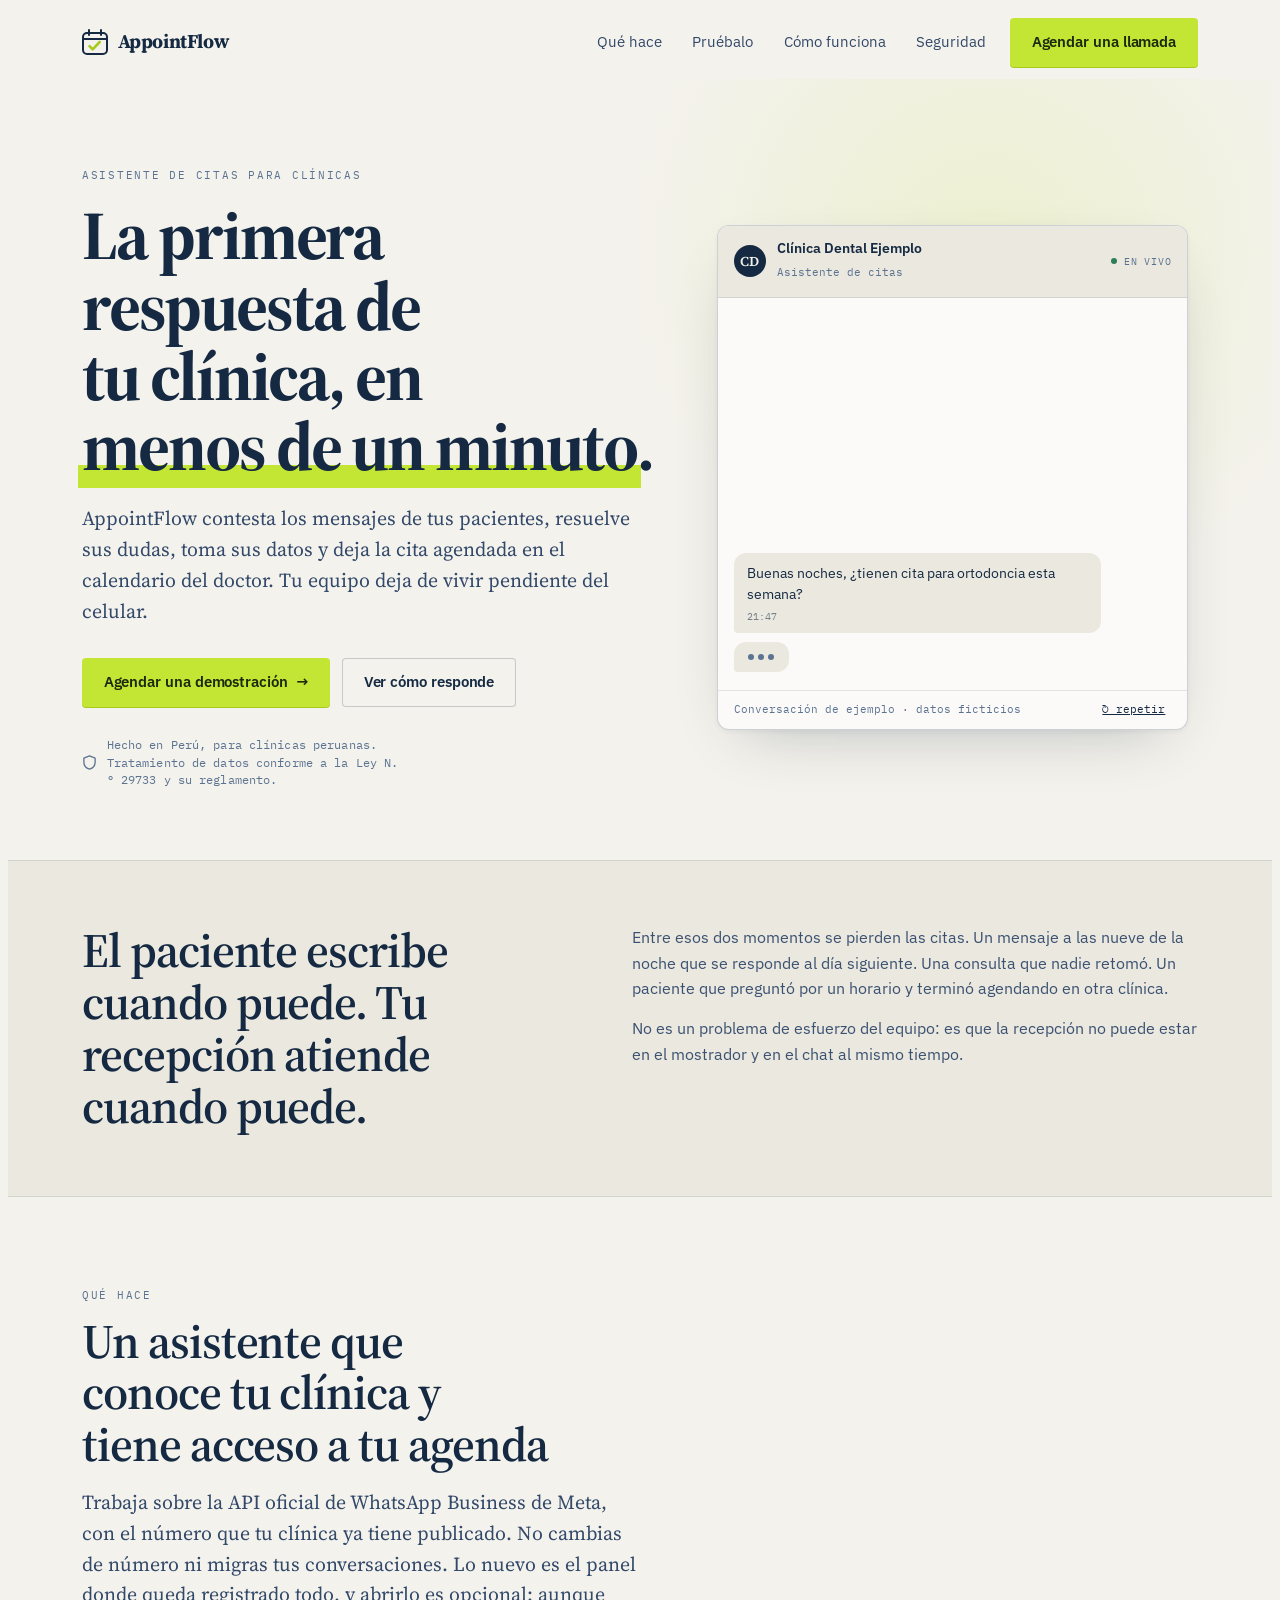
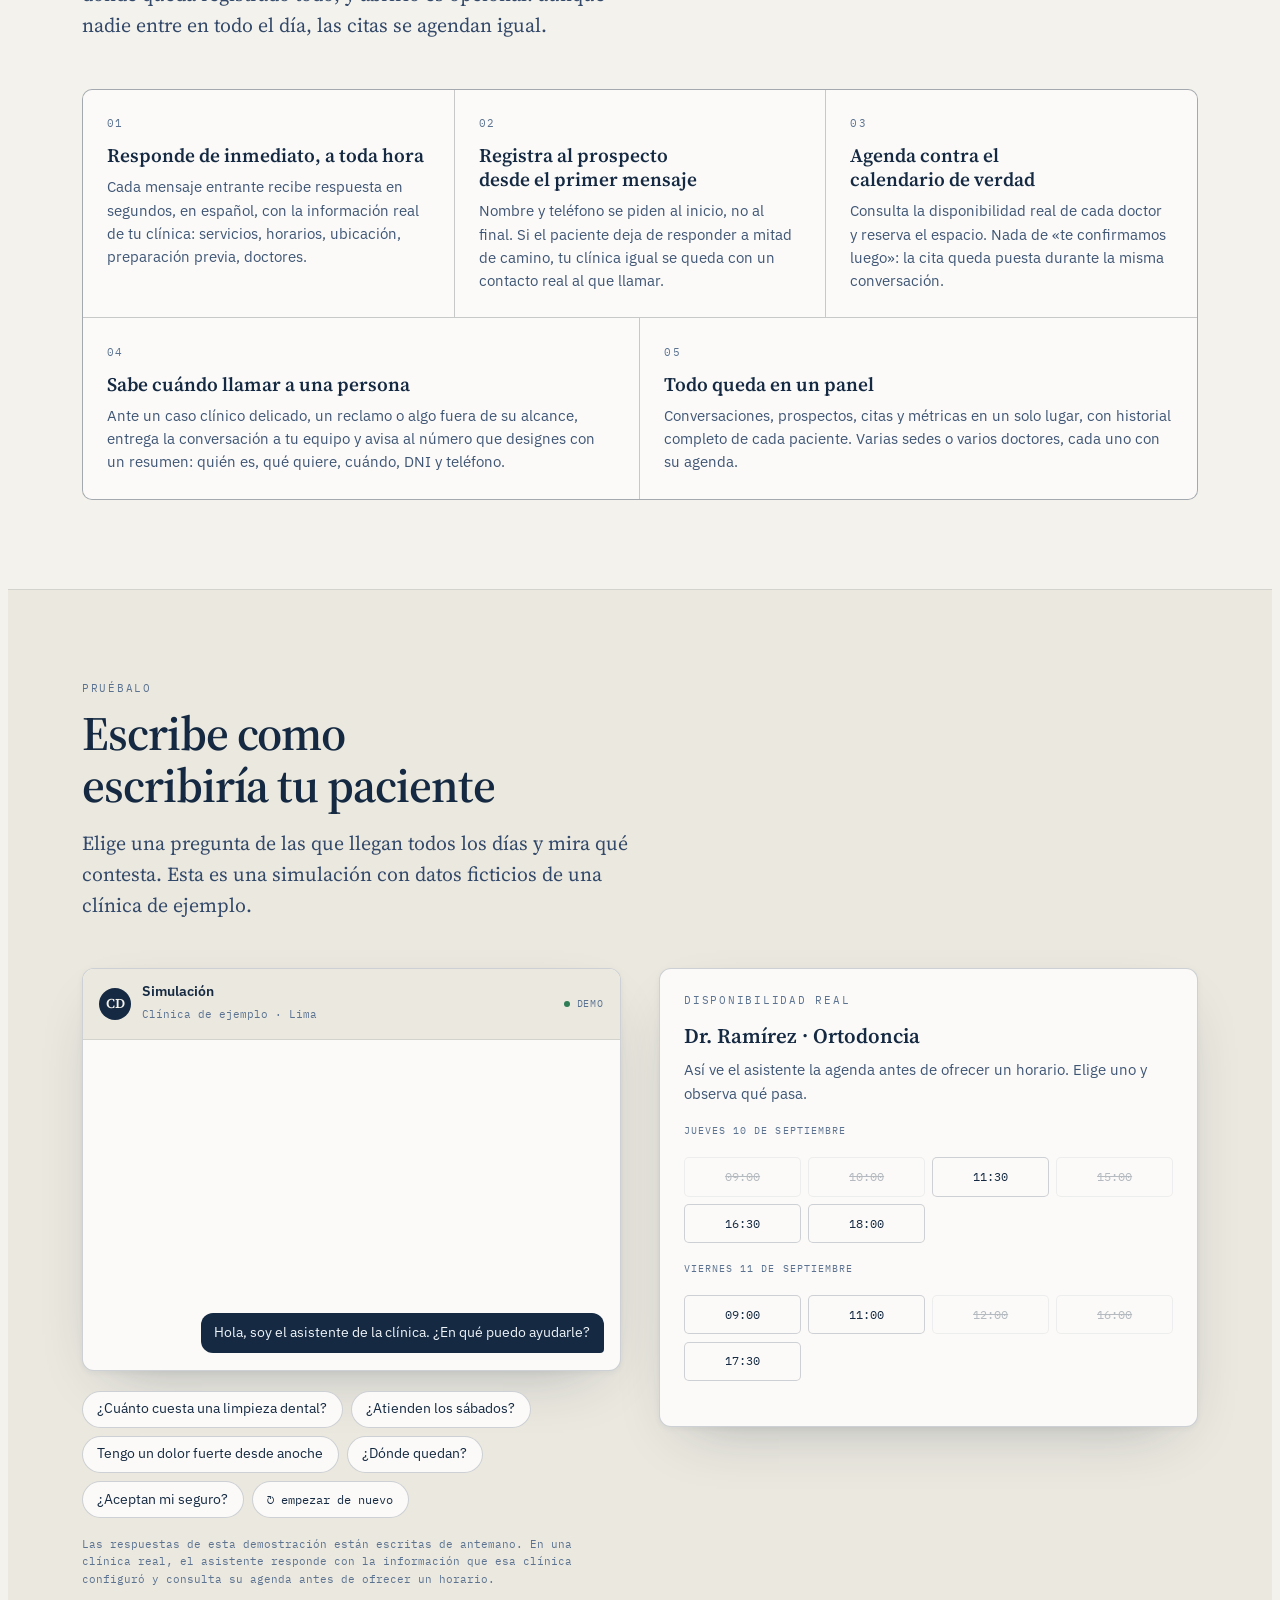
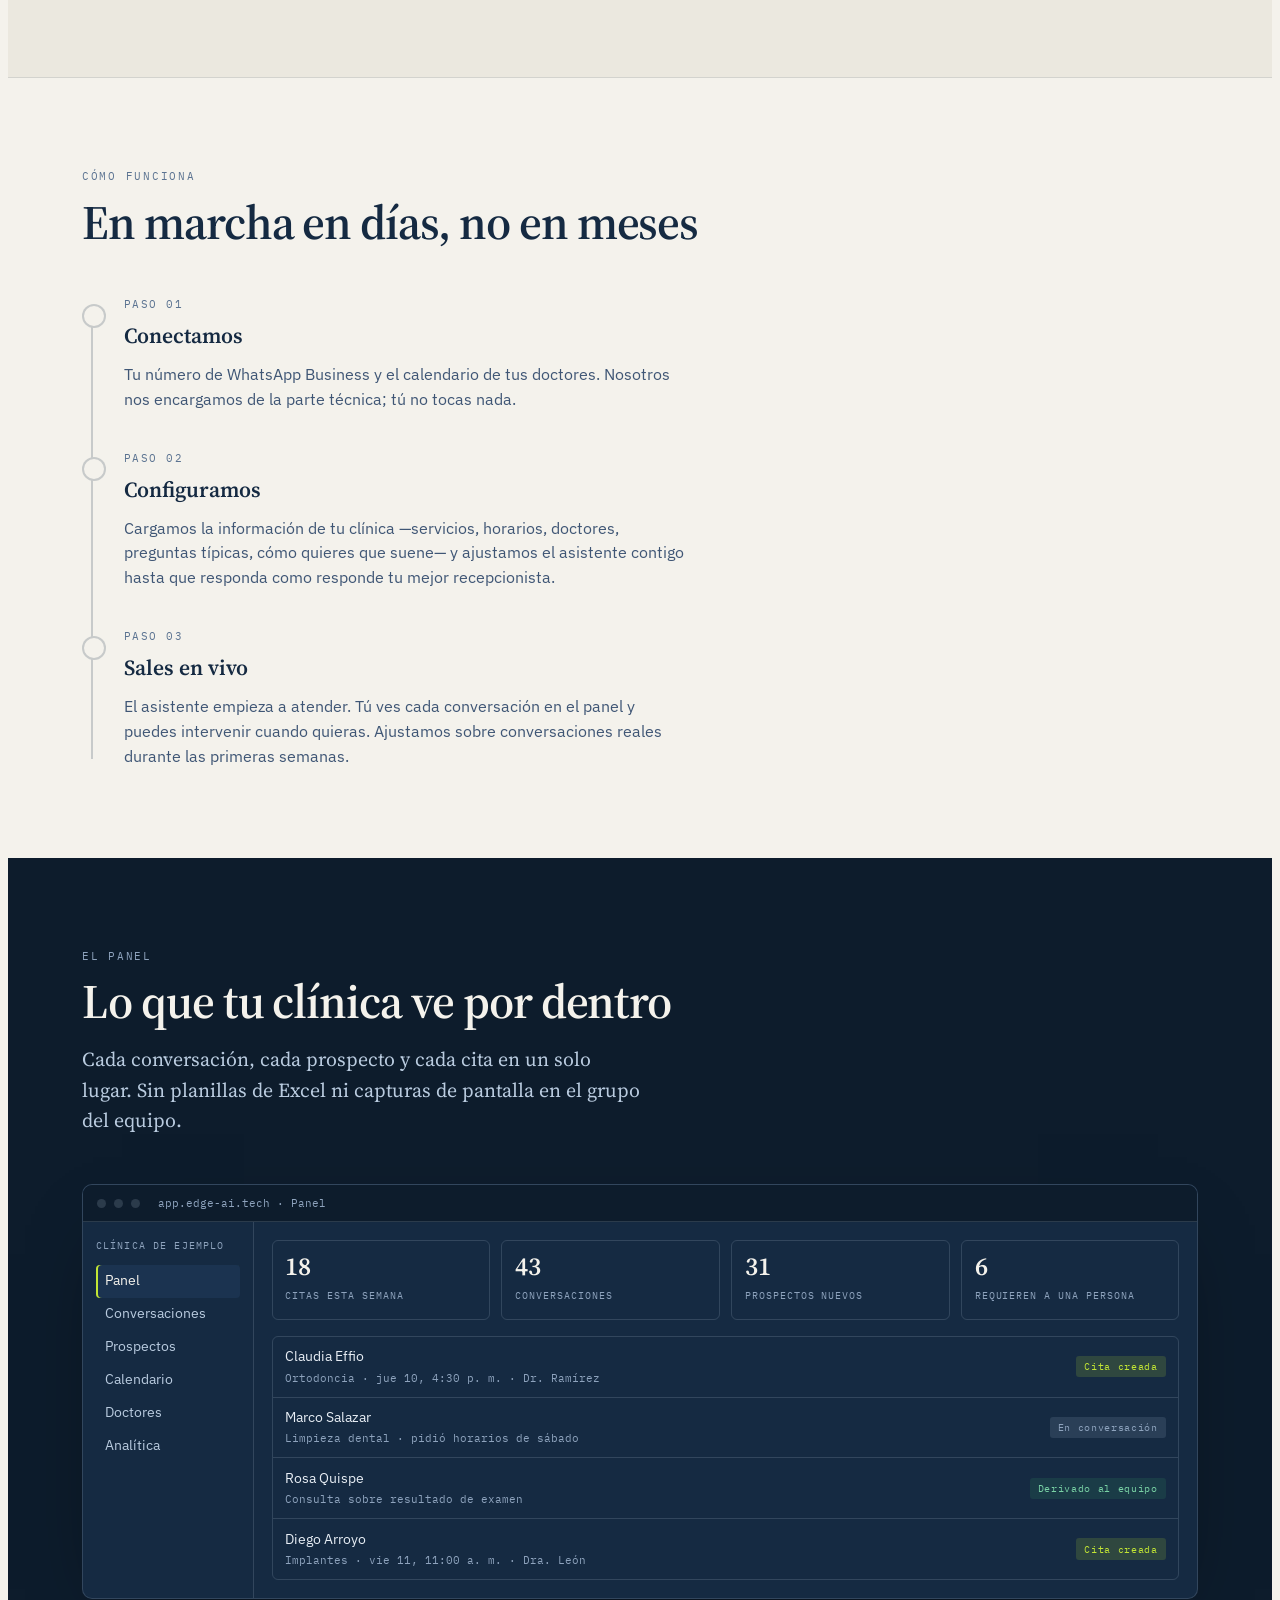
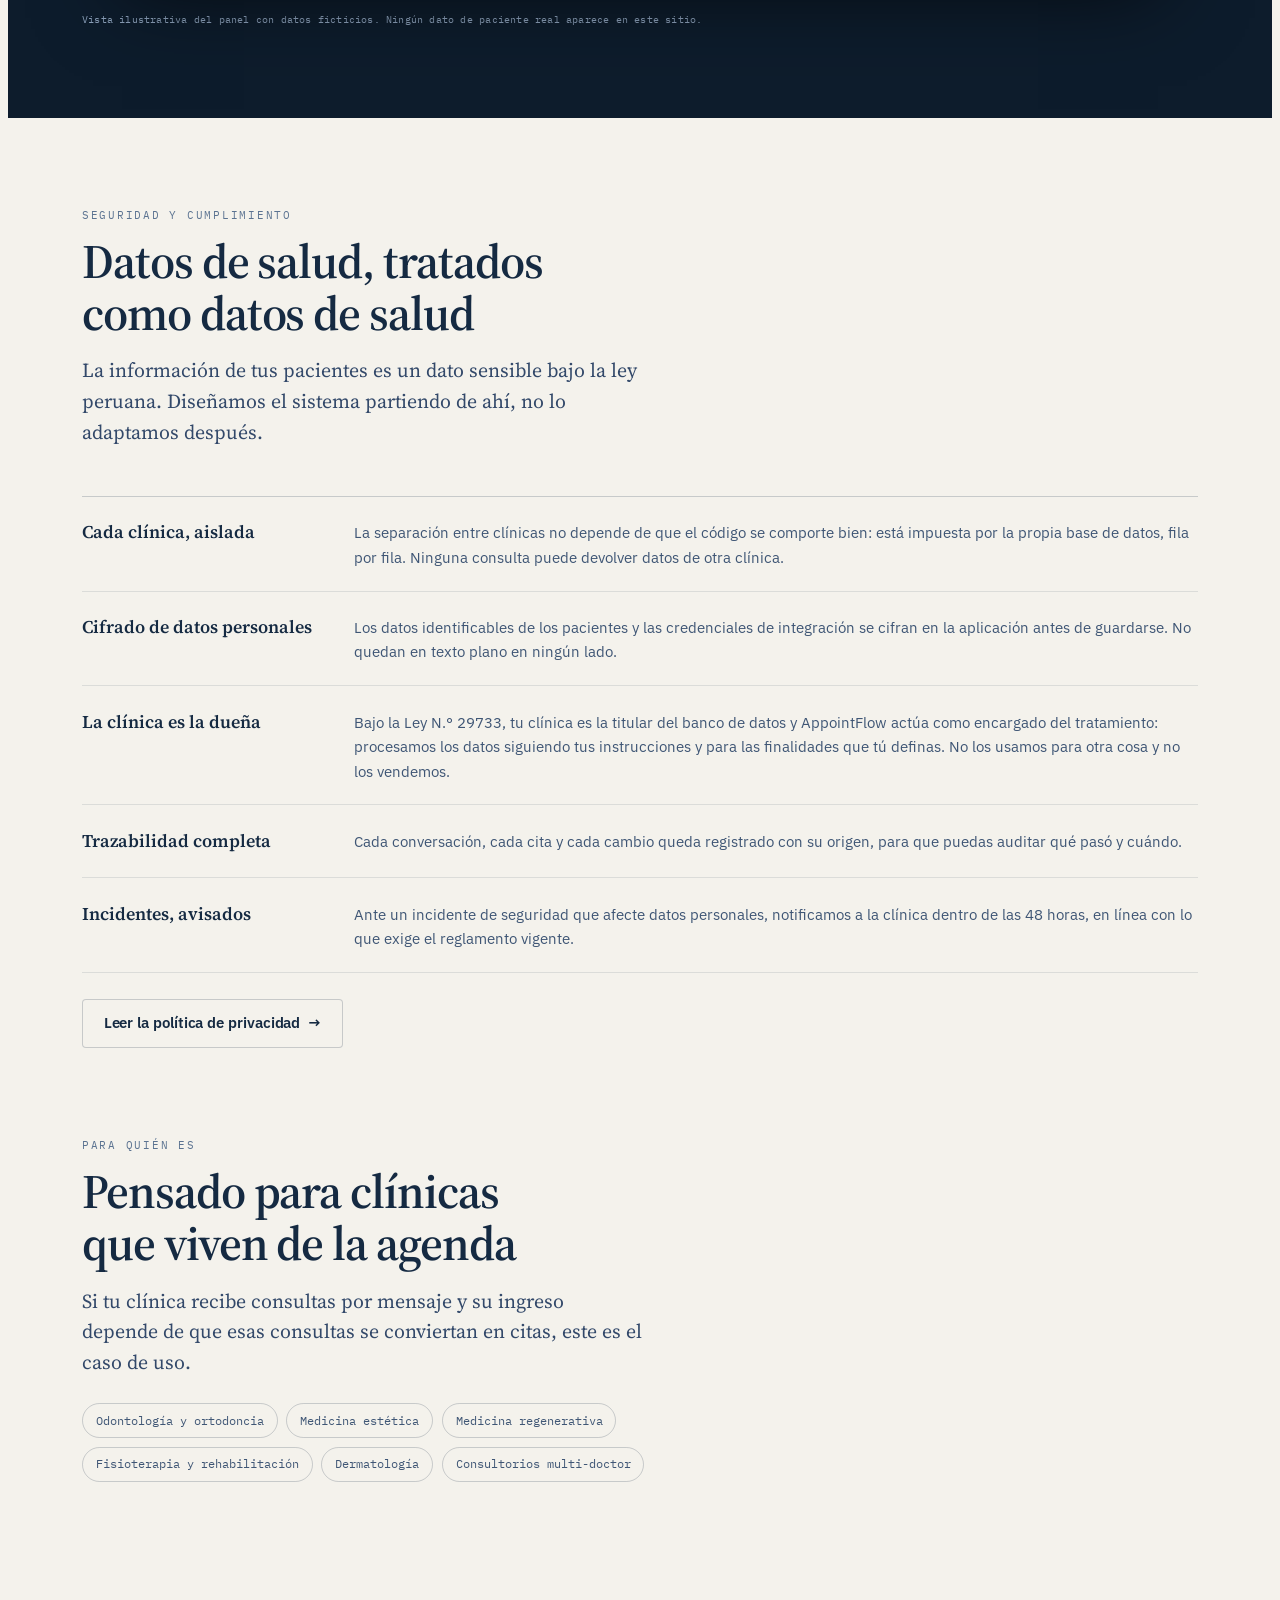
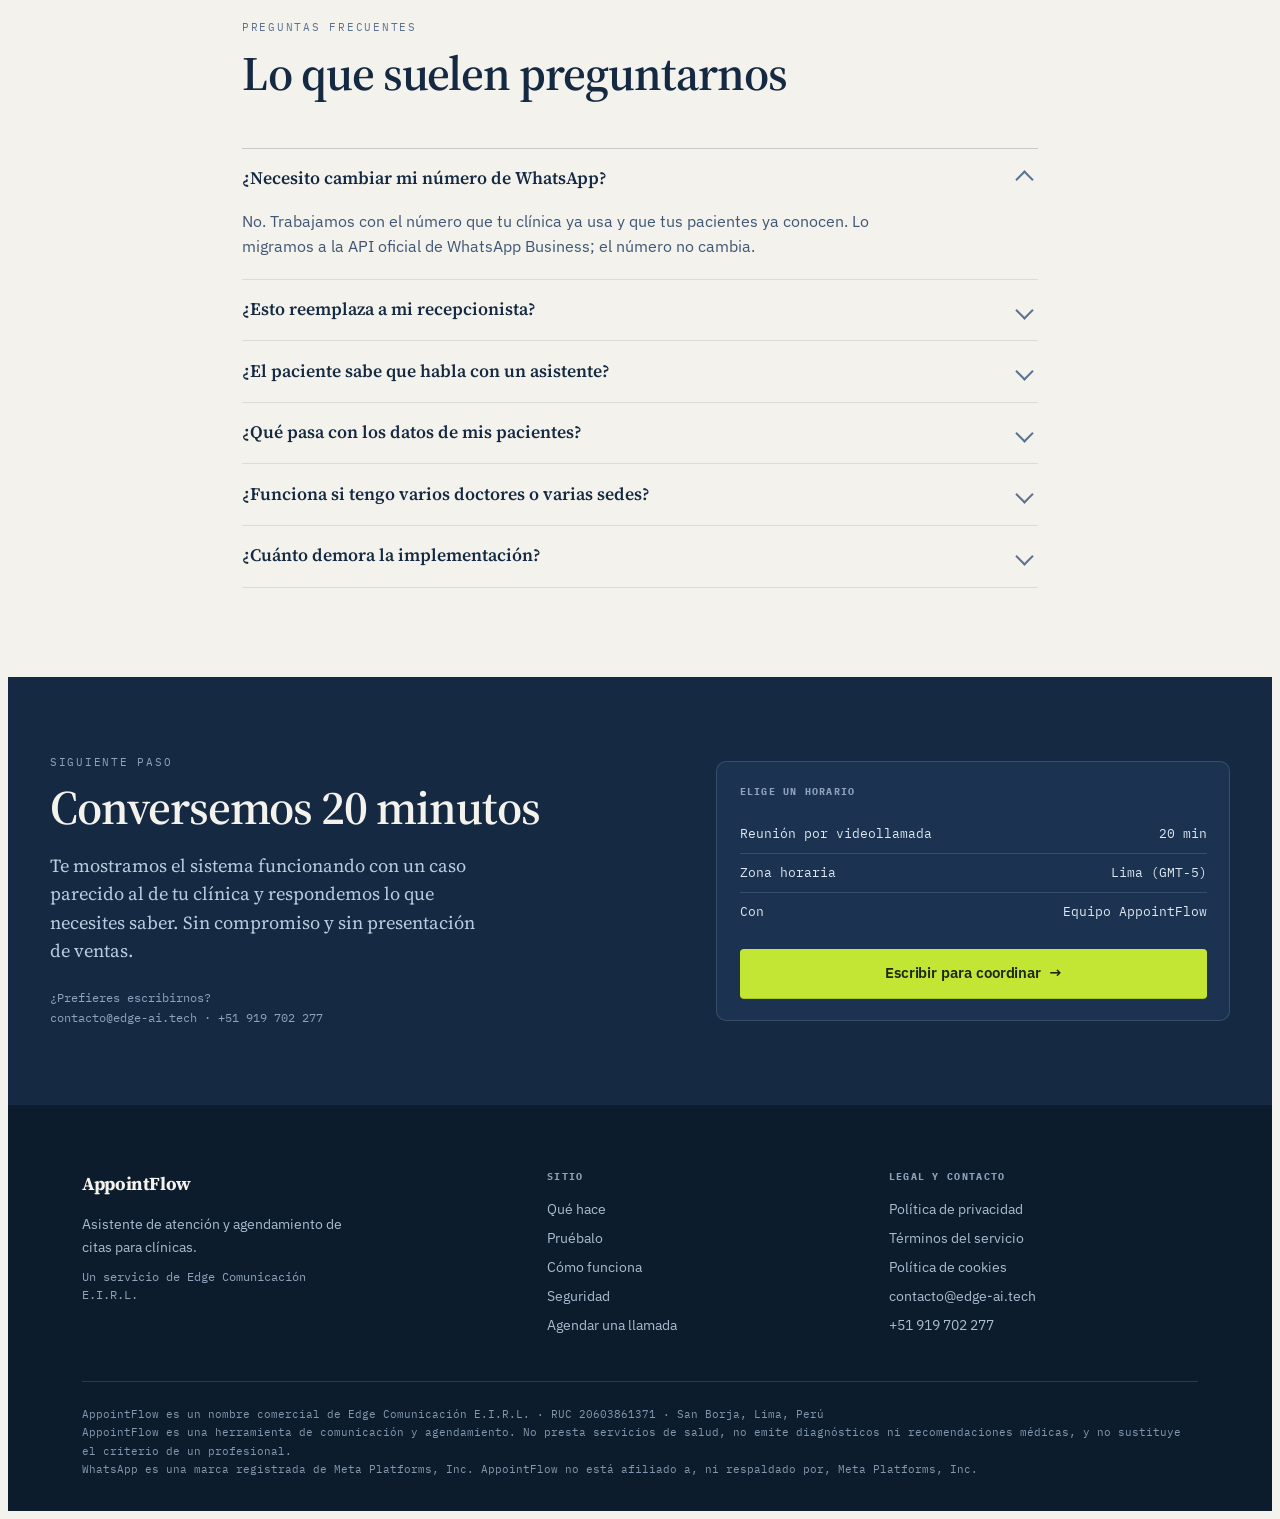
==== commit 1671e244: "copy: asumir el panel como herramienta nueva en vez de negarlo "Tu equipo no aprende una herramienta" ====
--- a/index.html
+++ b/index.html
@@ -103,7 +103,7 @@
       <div class="sec-top" data-rev>
         <div class="eyebrow">Qué hace</div>
         <h2 class="h2">Un asistente que conoce tu clínica y tiene acceso a tu agenda</h2>
-        <p class="lede">Trabaja sobre la API oficial de WhatsApp Business de Meta, con el número que tu clínica ya tiene publicado. No cambias de número, no migras tus conversaciones y tu equipo no aprende una herramienta nueva.</p>
+        <p class="lede">Trabaja sobre la API oficial de WhatsApp Business de Meta, con el número que tu clínica ya tiene publicado. No cambias de número ni migras tus conversaciones. Lo nuevo es el panel donde queda registrado todo, y abrirlo es opcional: aunque nadie entre en todo el día, las citas se agendan igual.</p>
       </div>
       <ul class="caps" data-rev>
         <li class="cap">
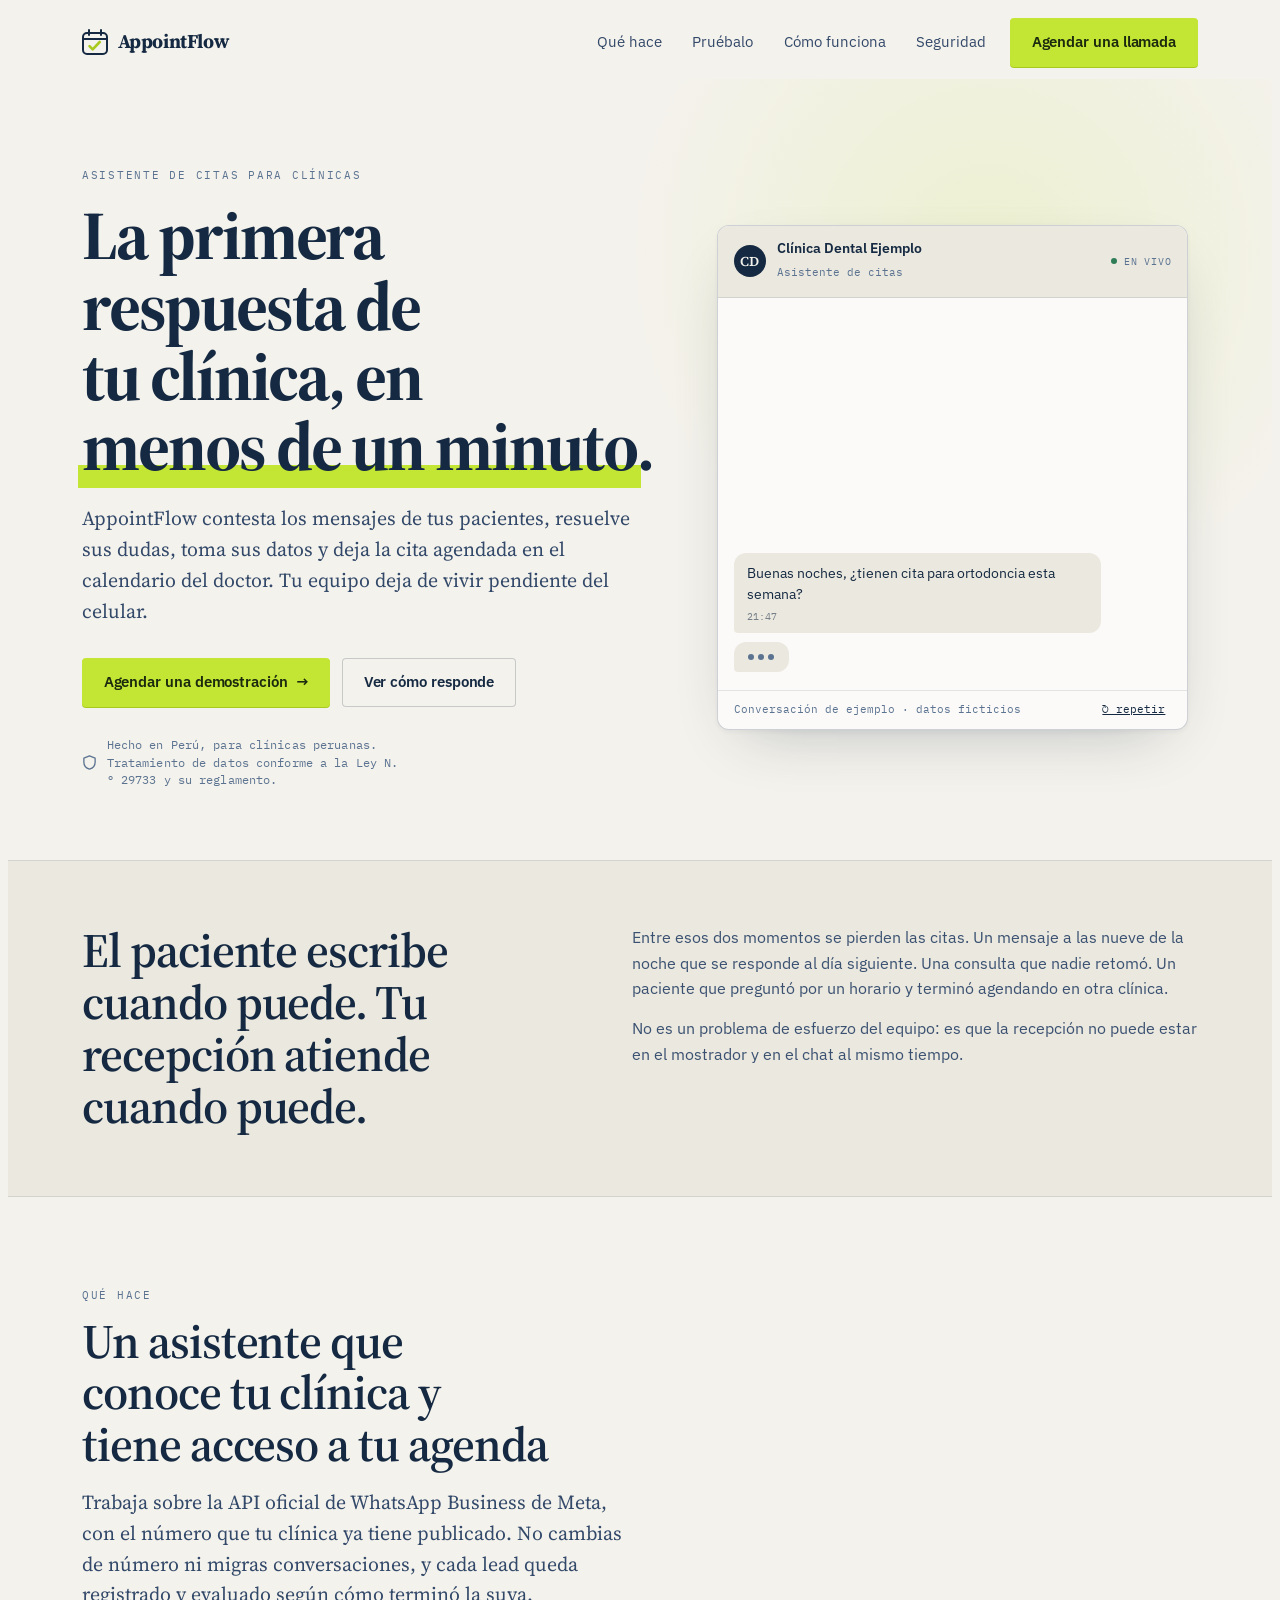
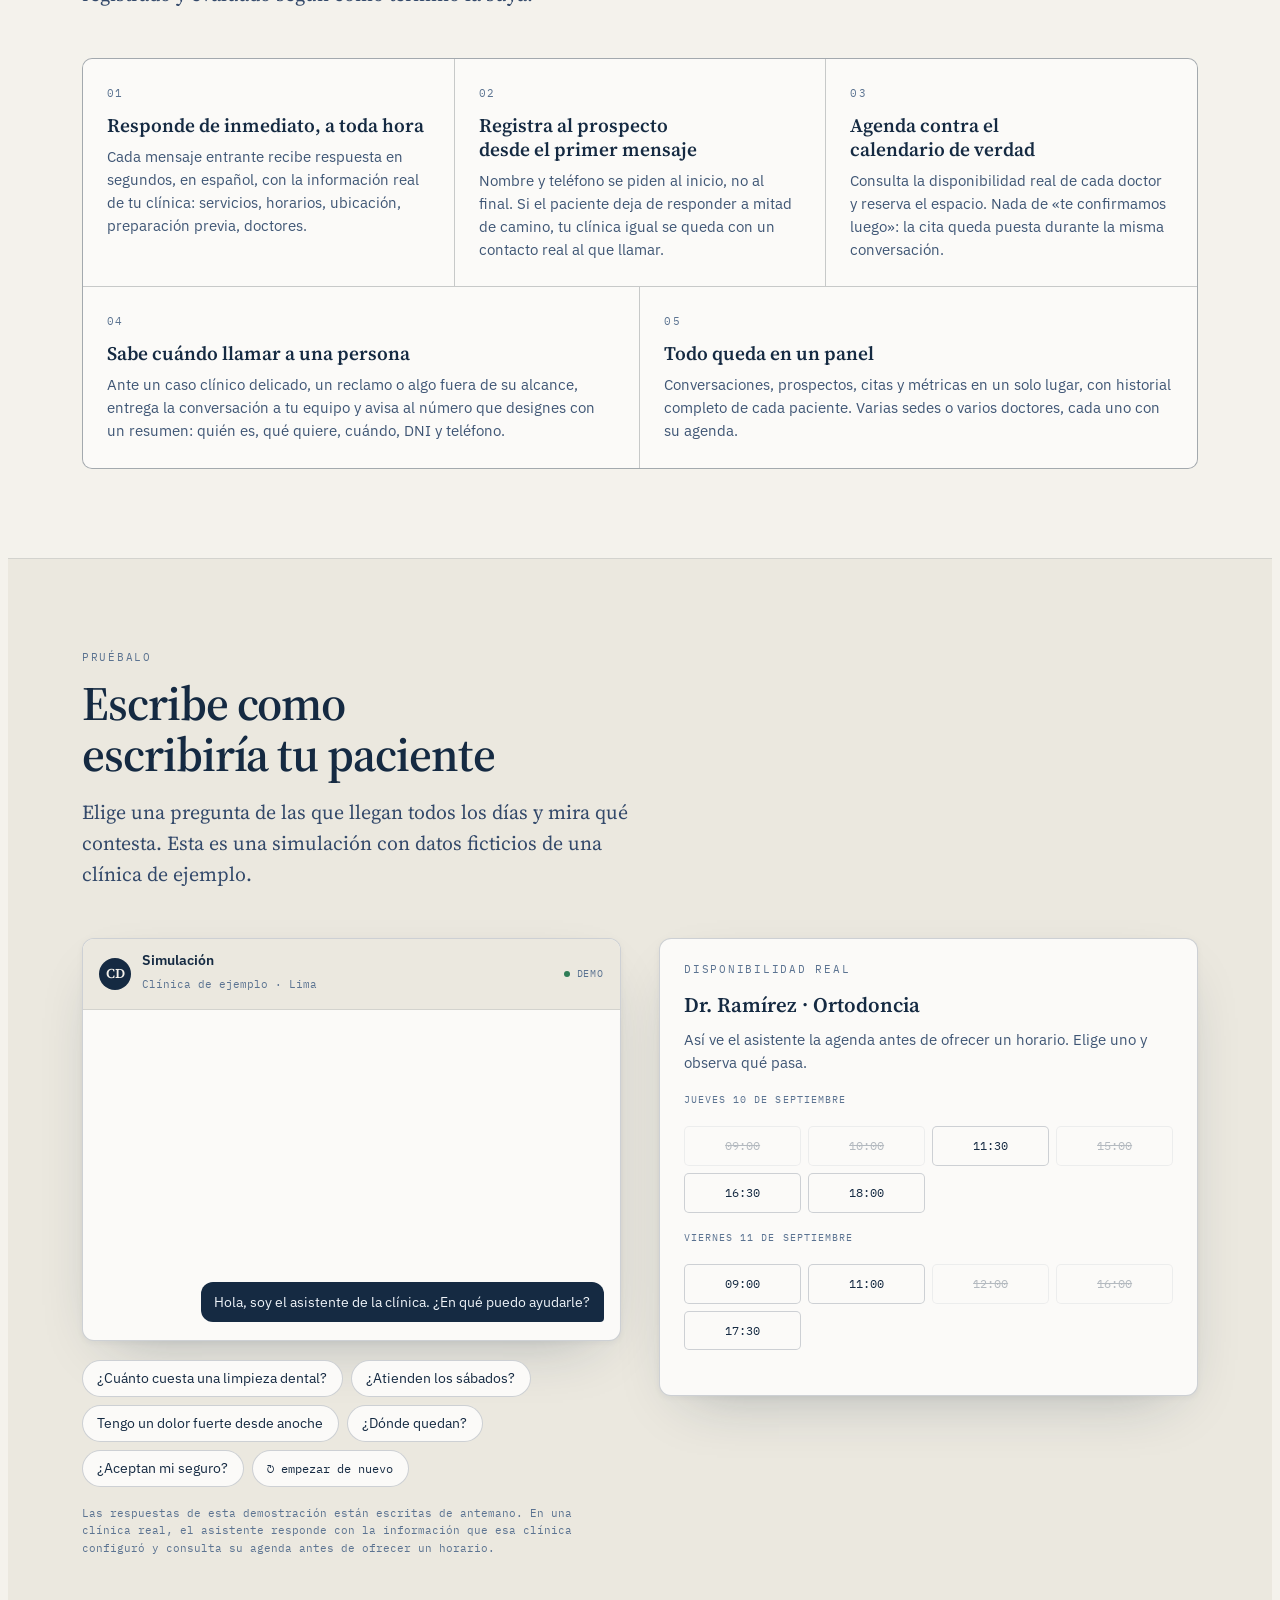
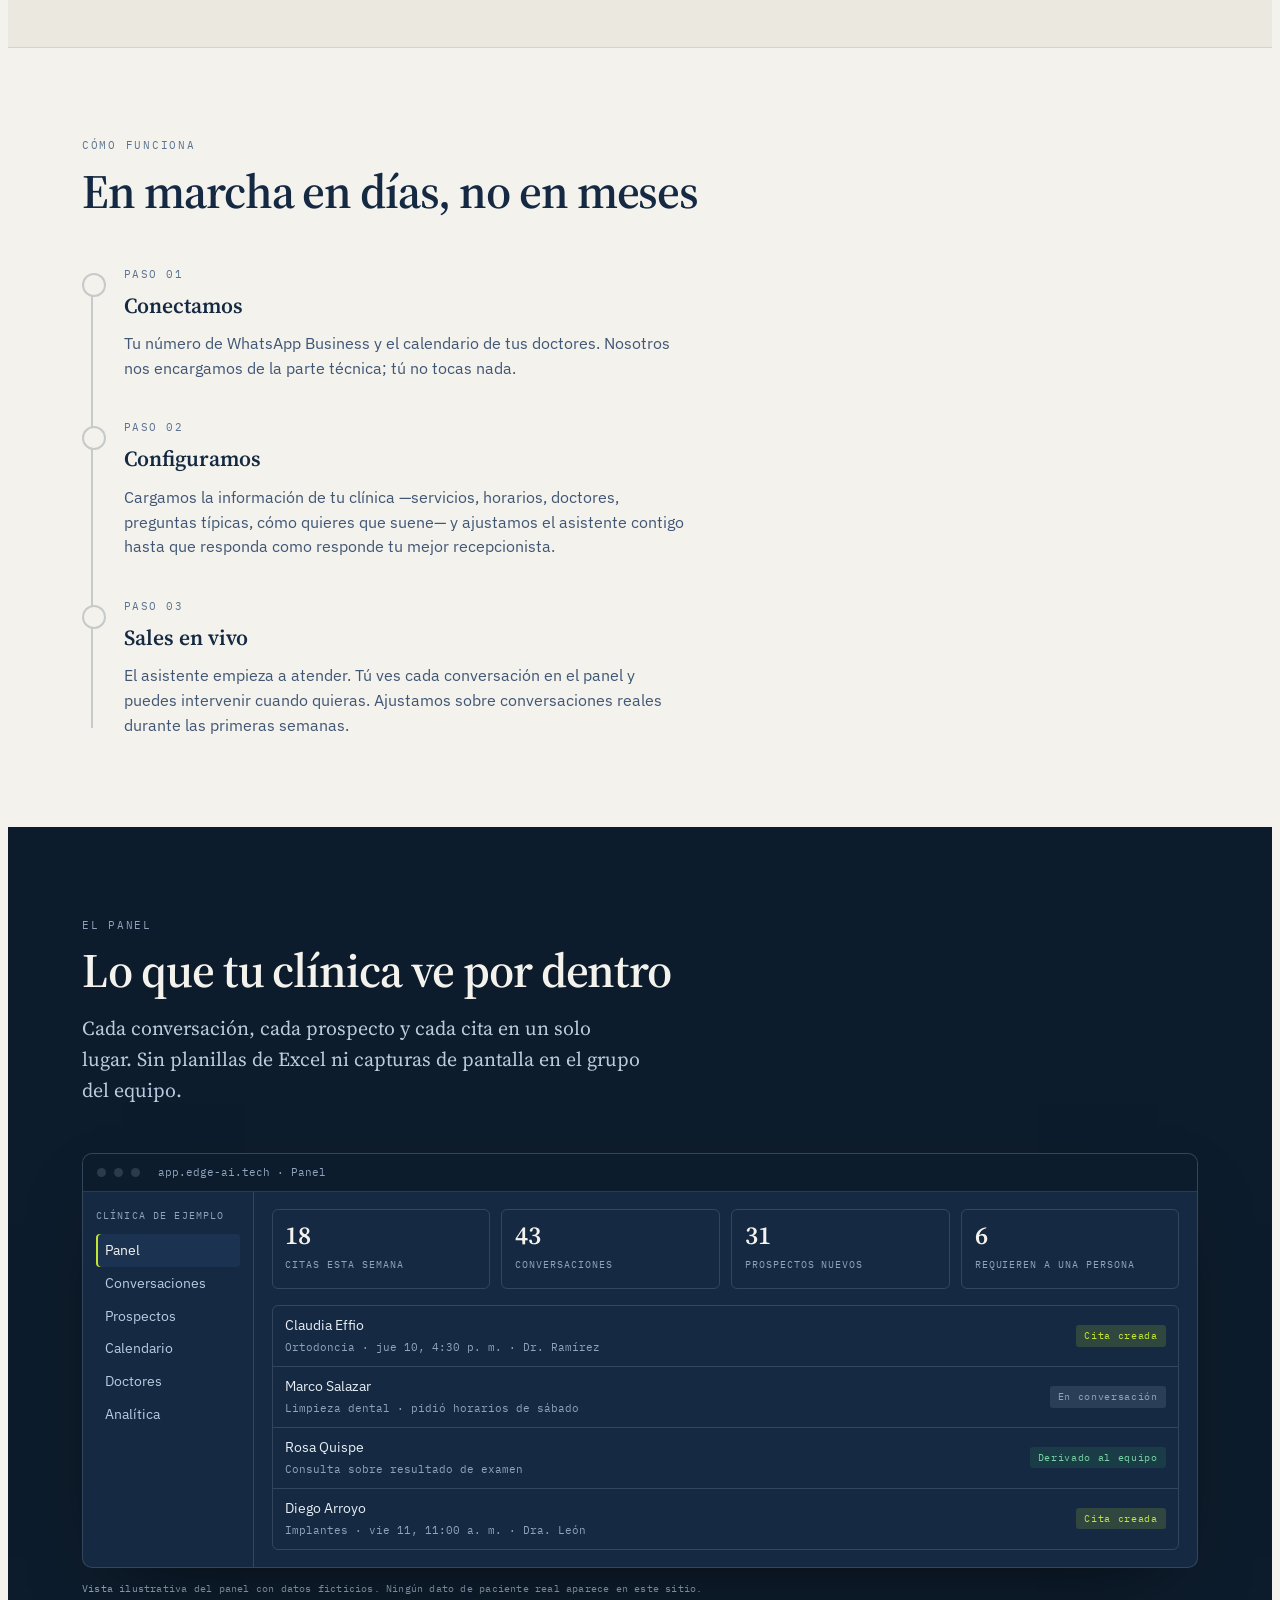
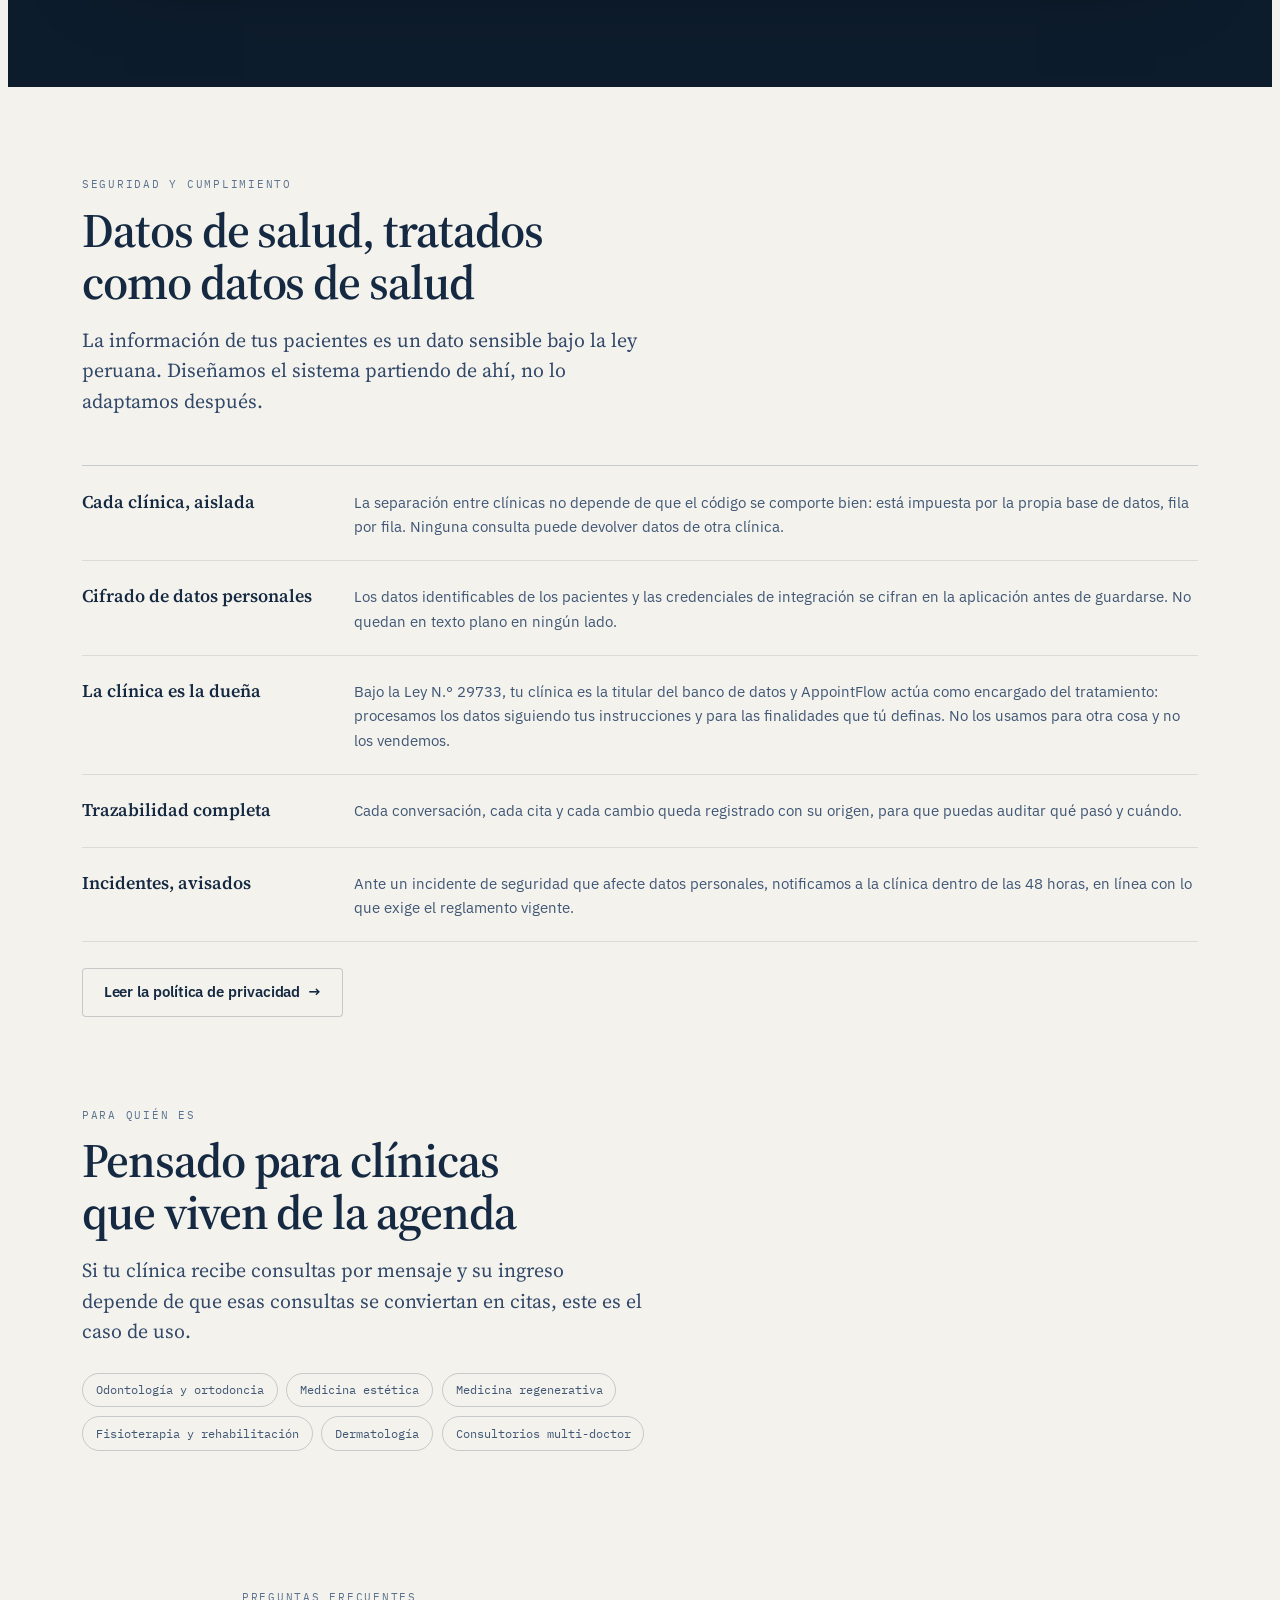
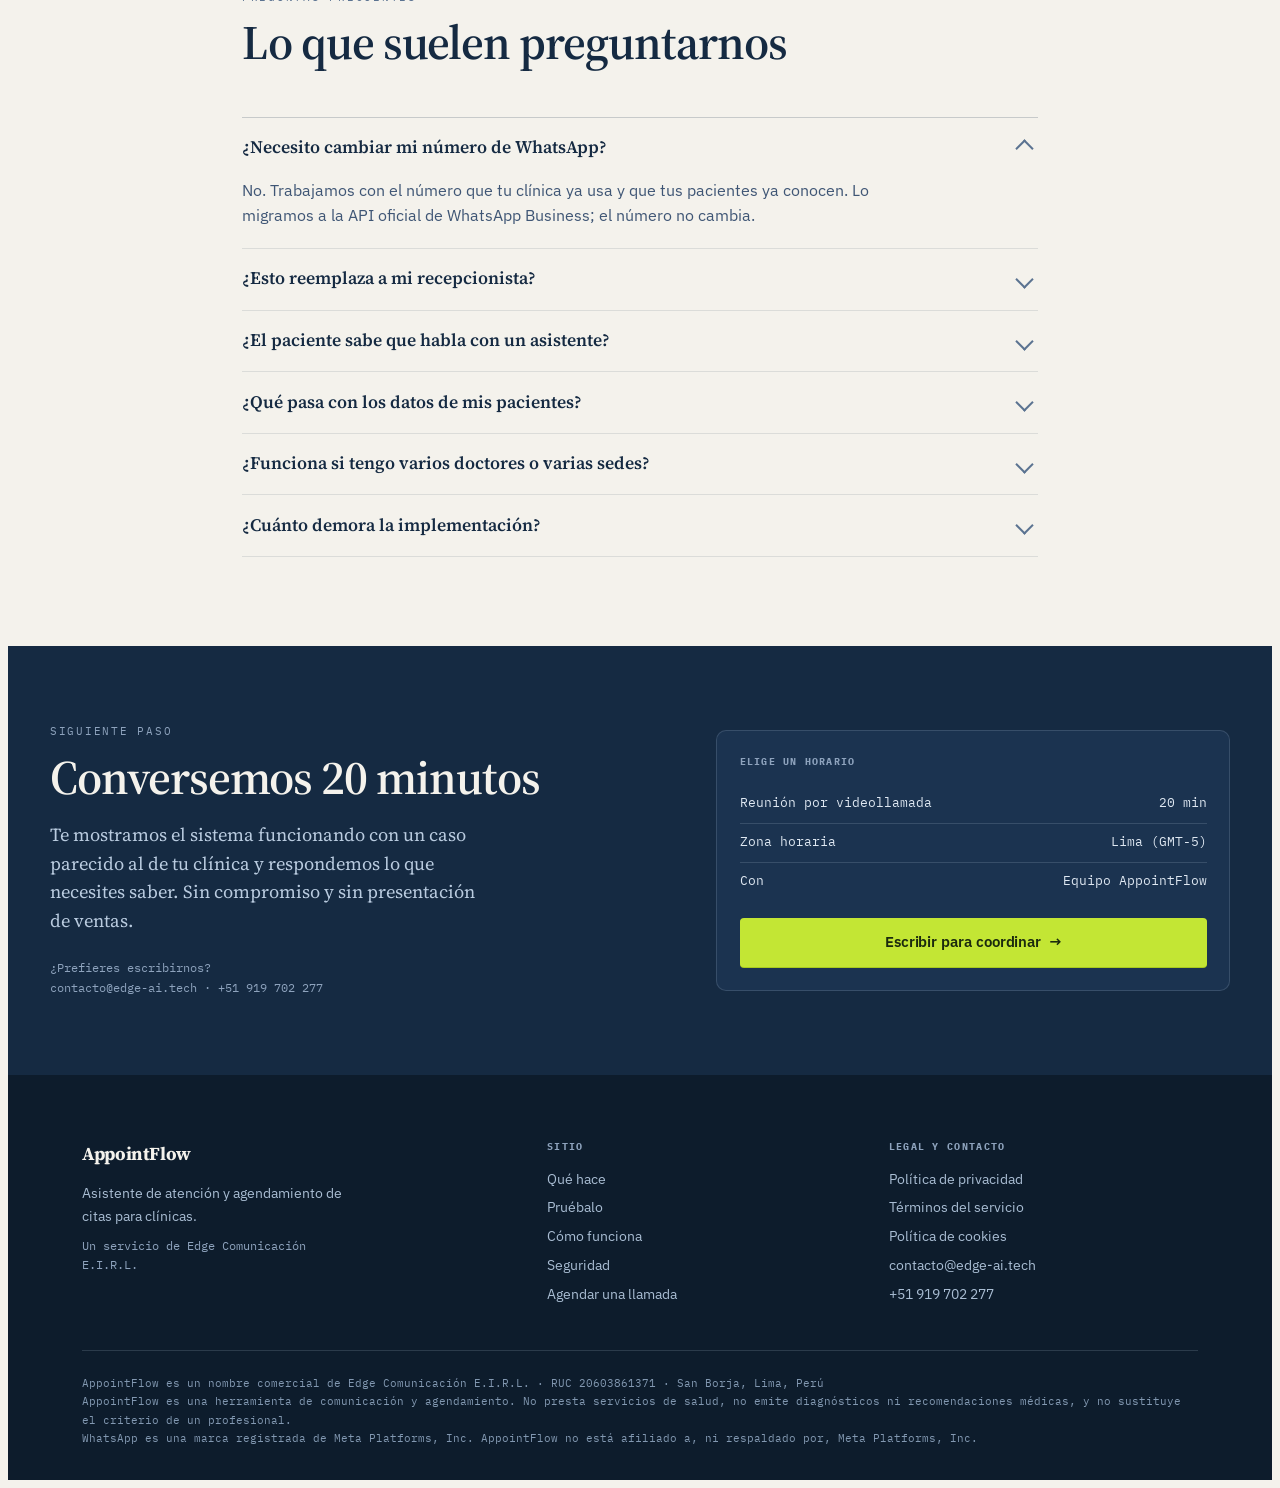
==== commit 4a1f1e5a: "copy: acortar la intro y llevarla al registro y evaluación del lead Co-Authored-By: Claude Opus 5 <n" ====
--- a/index.html
+++ b/index.html
@@ -103,7 +103,7 @@
       <div class="sec-top" data-rev>
         <div class="eyebrow">Qué hace</div>
         <h2 class="h2">Un asistente que conoce tu clínica y tiene acceso a tu agenda</h2>
-        <p class="lede">Trabaja sobre la API oficial de WhatsApp Business de Meta, con el número que tu clínica ya tiene publicado. No cambias de número ni migras tus conversaciones. Lo nuevo es el panel donde queda registrado todo, y abrirlo es opcional: aunque nadie entre en todo el día, las citas se agendan igual.</p>
+        <p class="lede">Trabaja sobre la API oficial de WhatsApp Business de Meta, con el número que tu clínica ya tiene publicado. No cambias de número ni migras conversaciones, y cada lead queda registrado y evaluado según cómo terminó la suya.</p>
       </div>
       <ul class="caps" data-rev>
         <li class="cap">
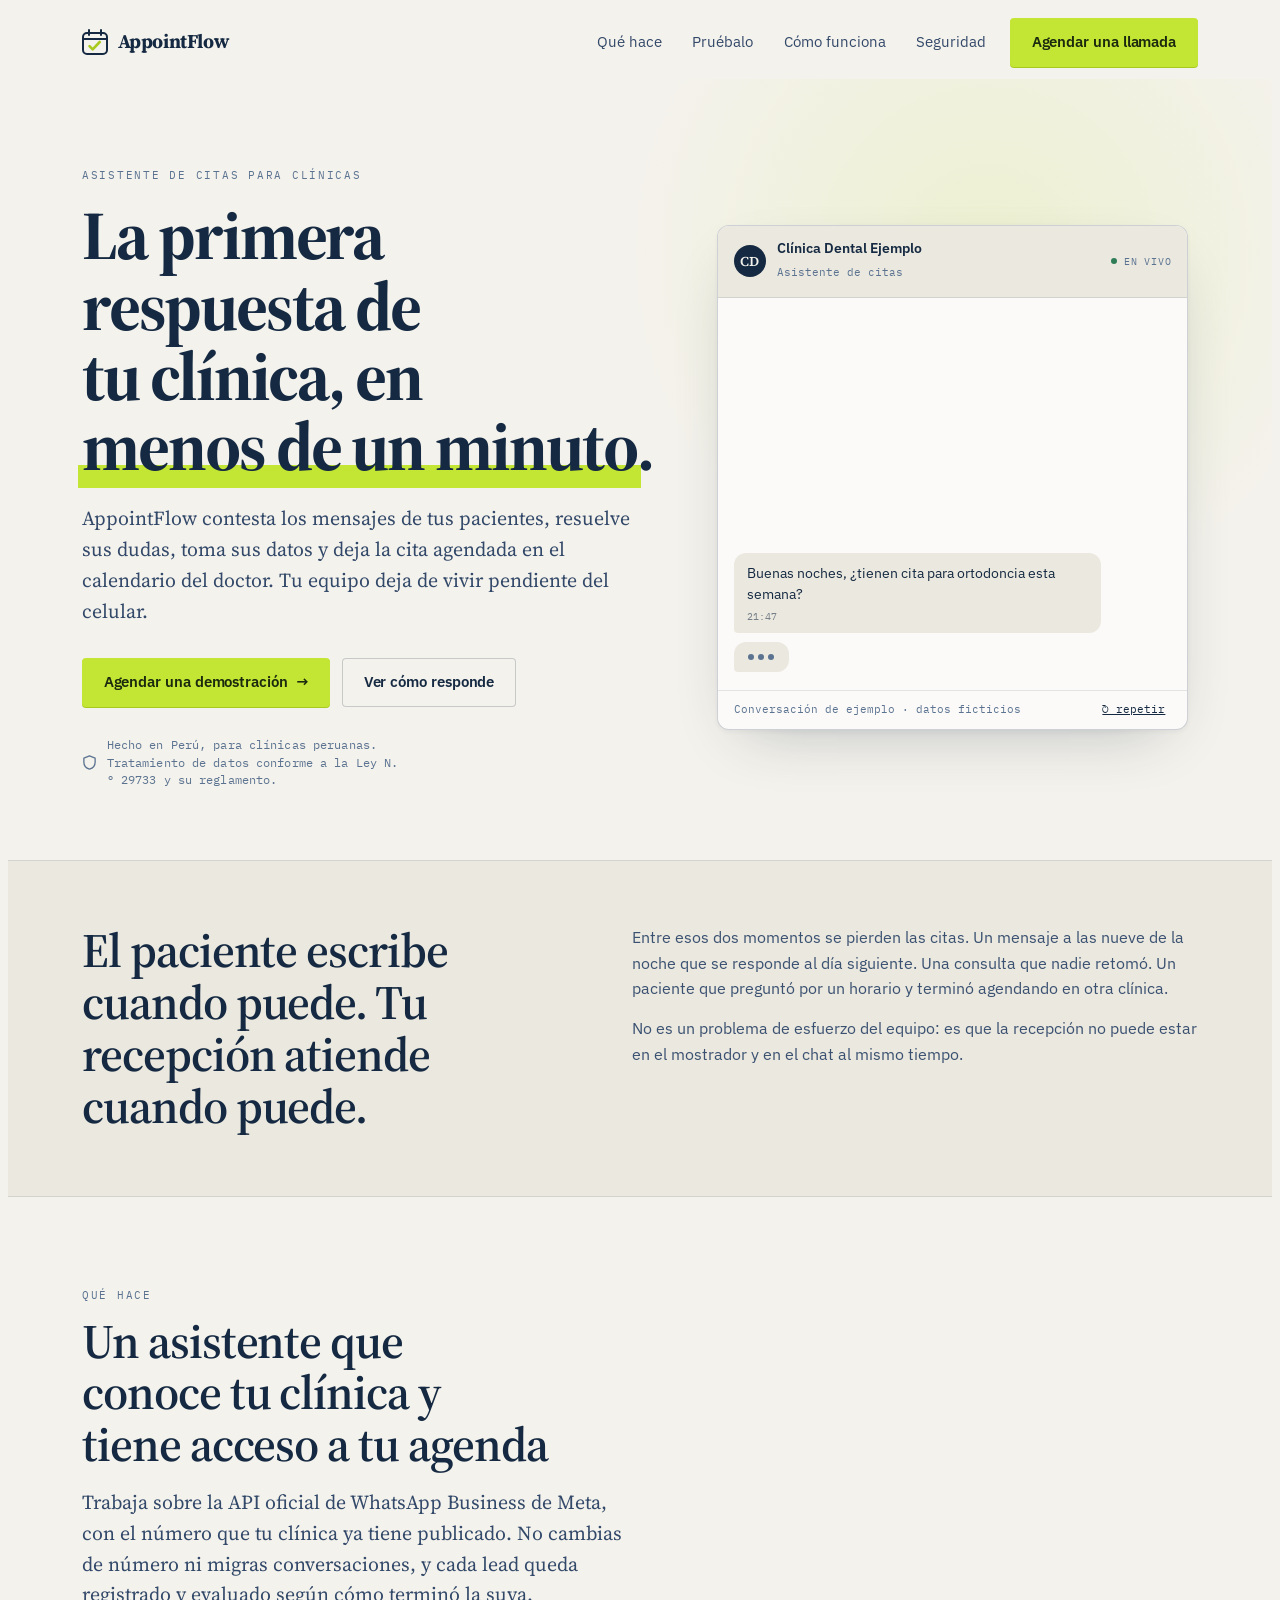
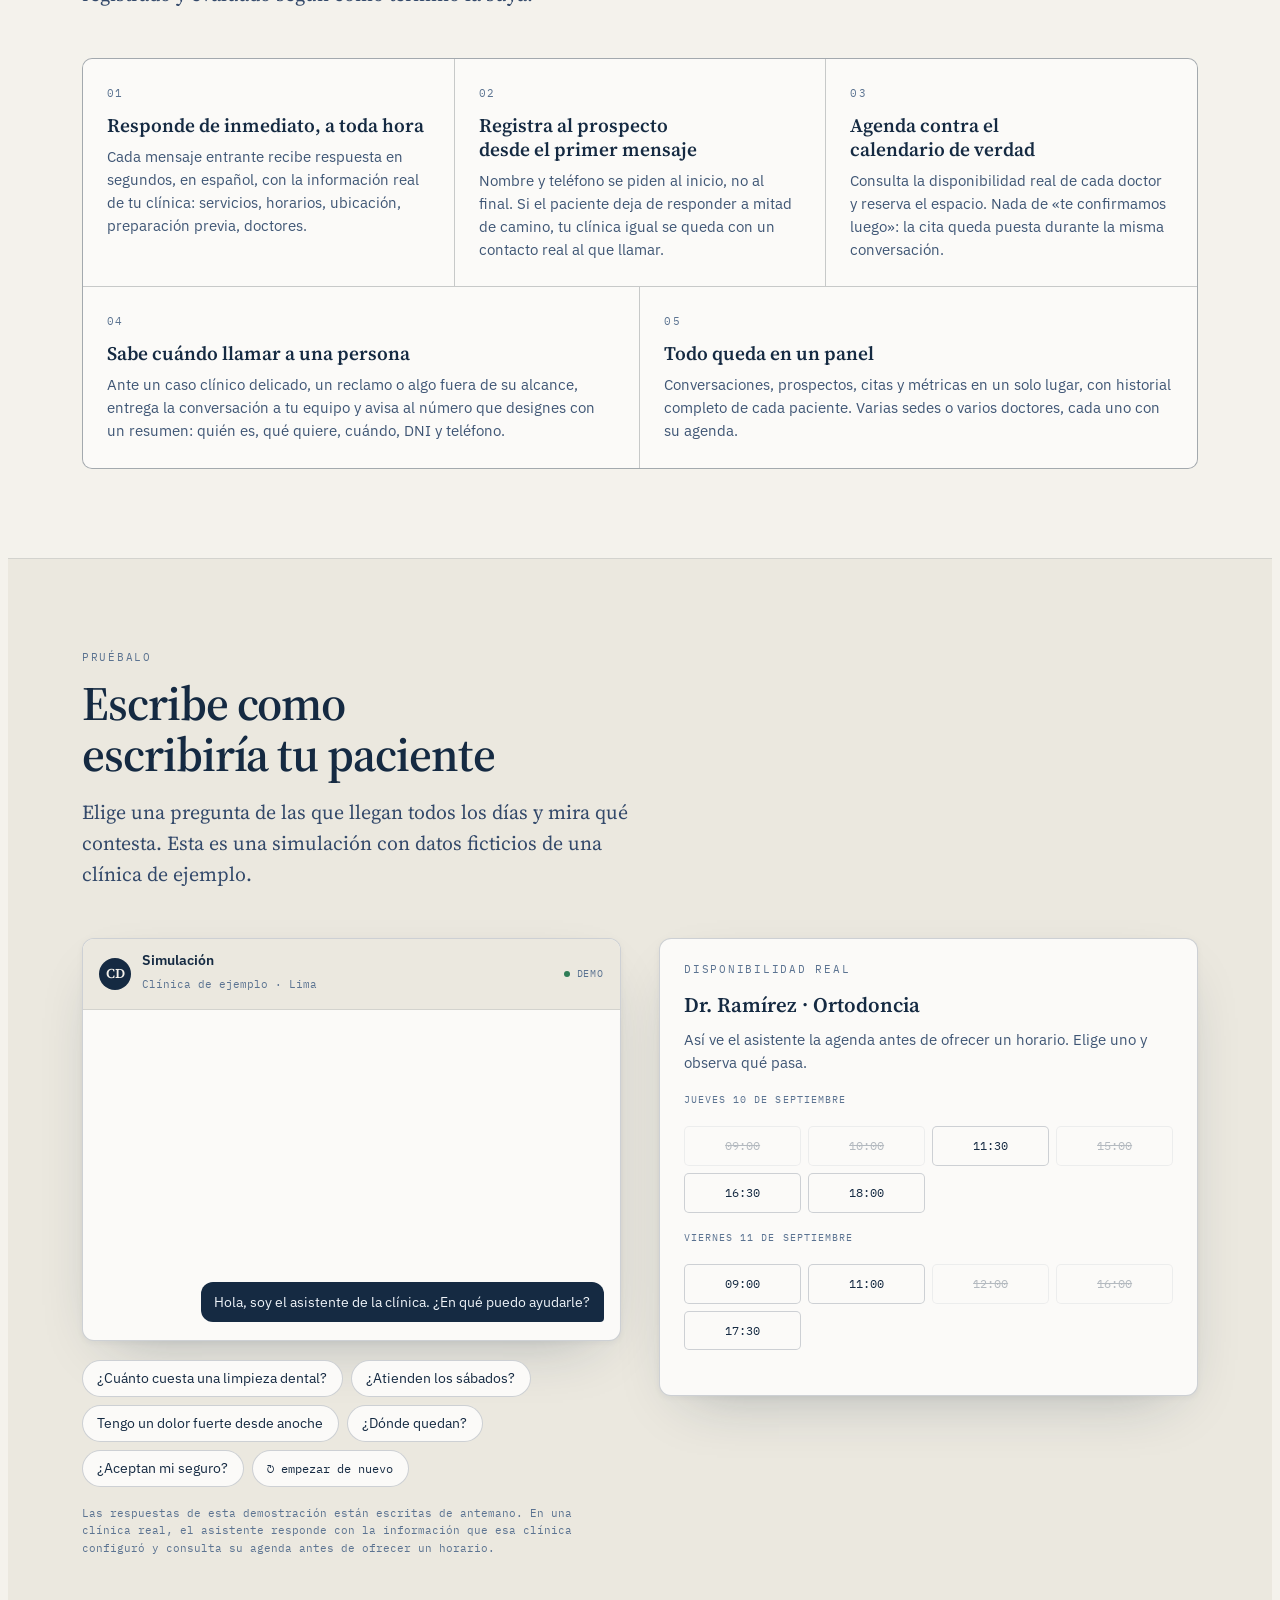
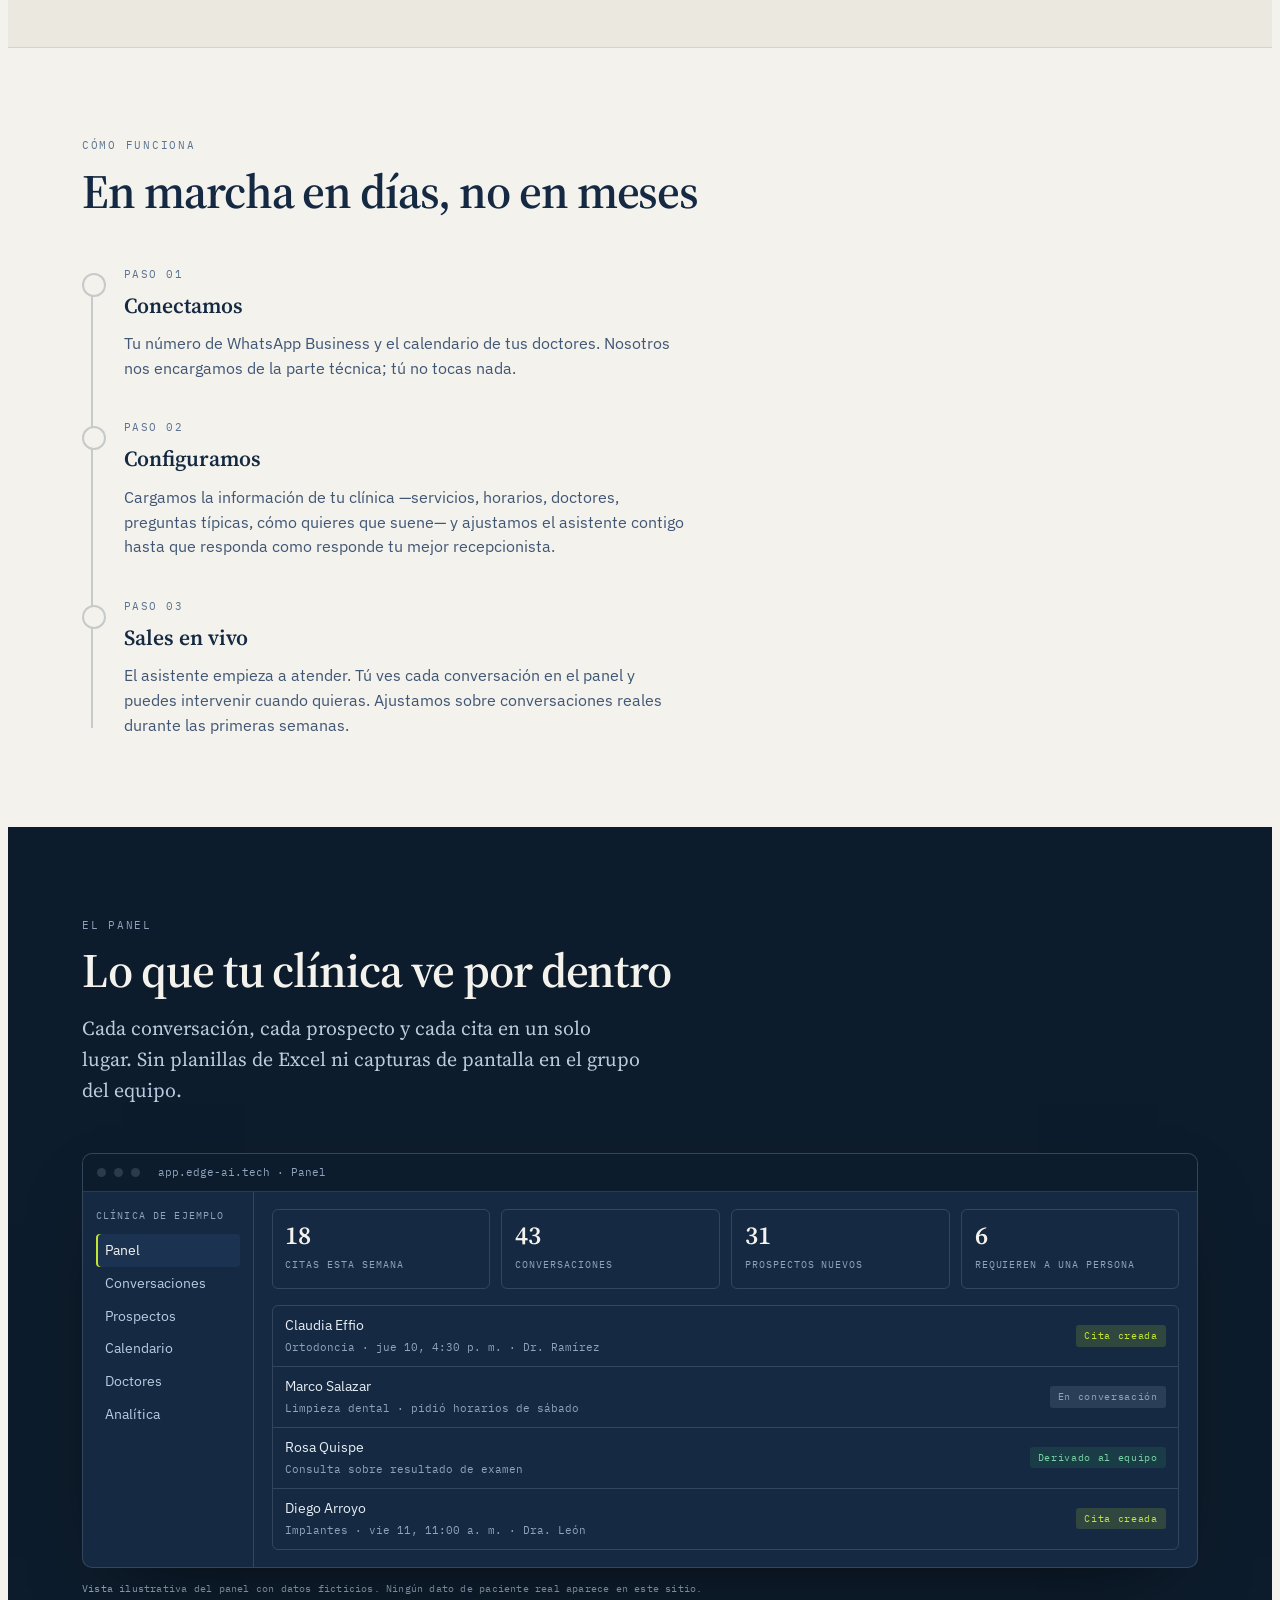
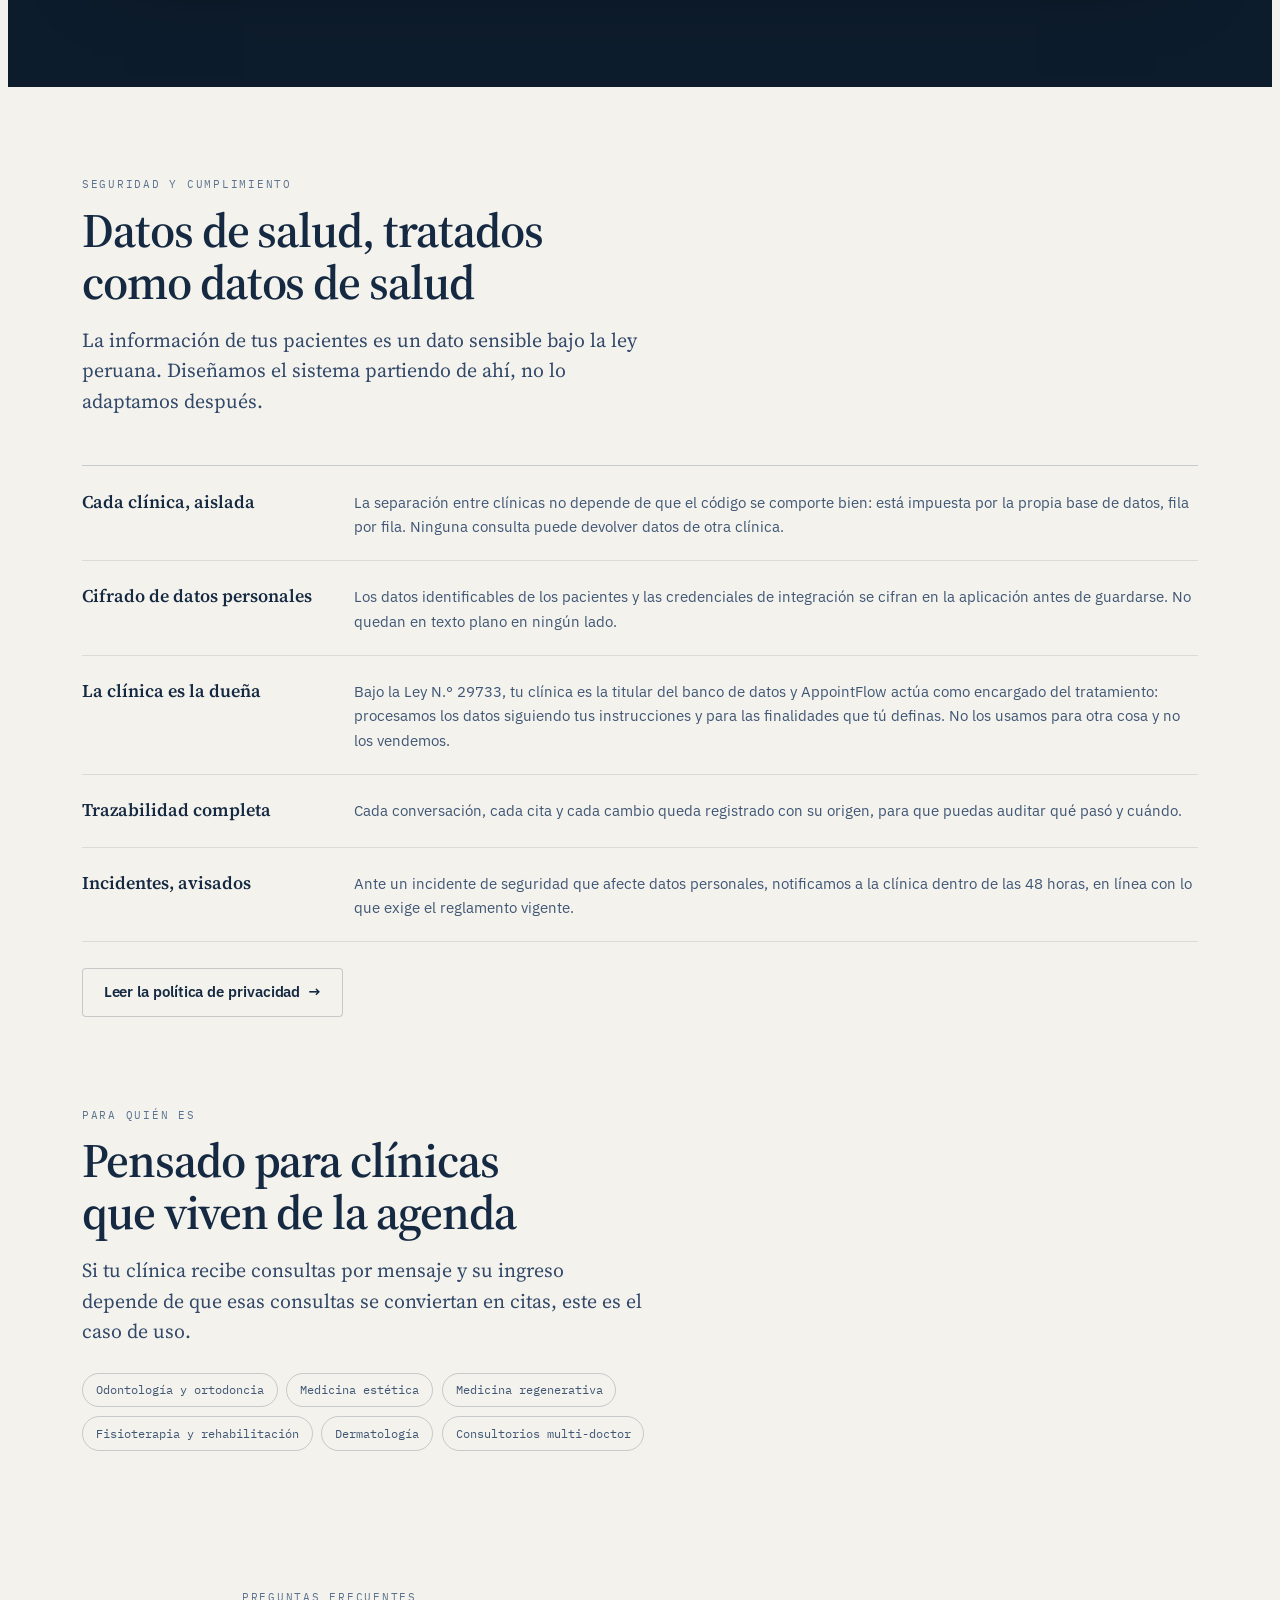
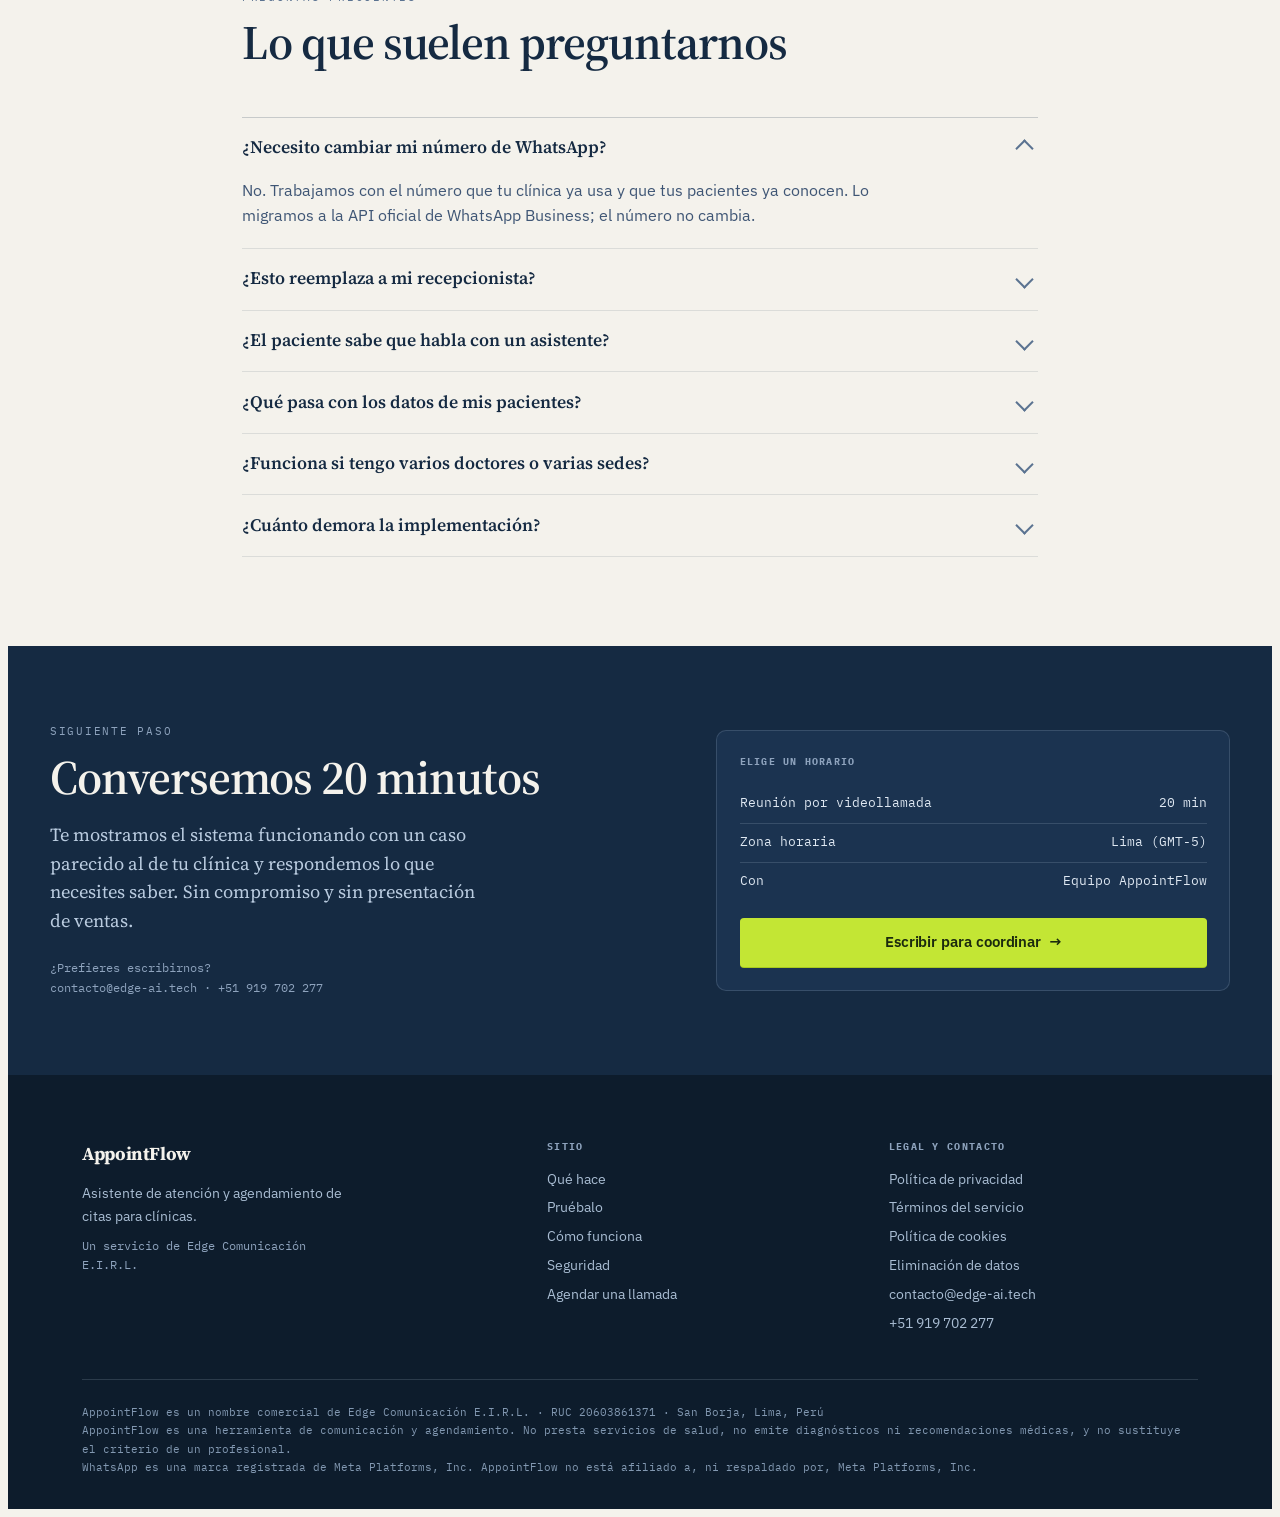
==== commit 7c28a156: "legal: página de eliminación de datos para App Review de Meta Meta exige una URL de instrucciones de" ====
--- a/index.html
+++ b/index.html
@@ -373,6 +373,7 @@
           <li><a href="/privacidad/">Política de privacidad</a></li>
           <li><a href="/terminos/">Términos del servicio</a></li>
           <li><a href="/cookies/">Política de cookies</a></li>
+          <li><a href="/eliminacion-de-datos/">Eliminación de datos</a></li>
           <li><a href="mailto:contacto@edge-ai.tech">contacto@edge-ai.tech</a></li>
           <li><a href="tel:+51919702277">+51 919 702 277</a></li>
         </ul>
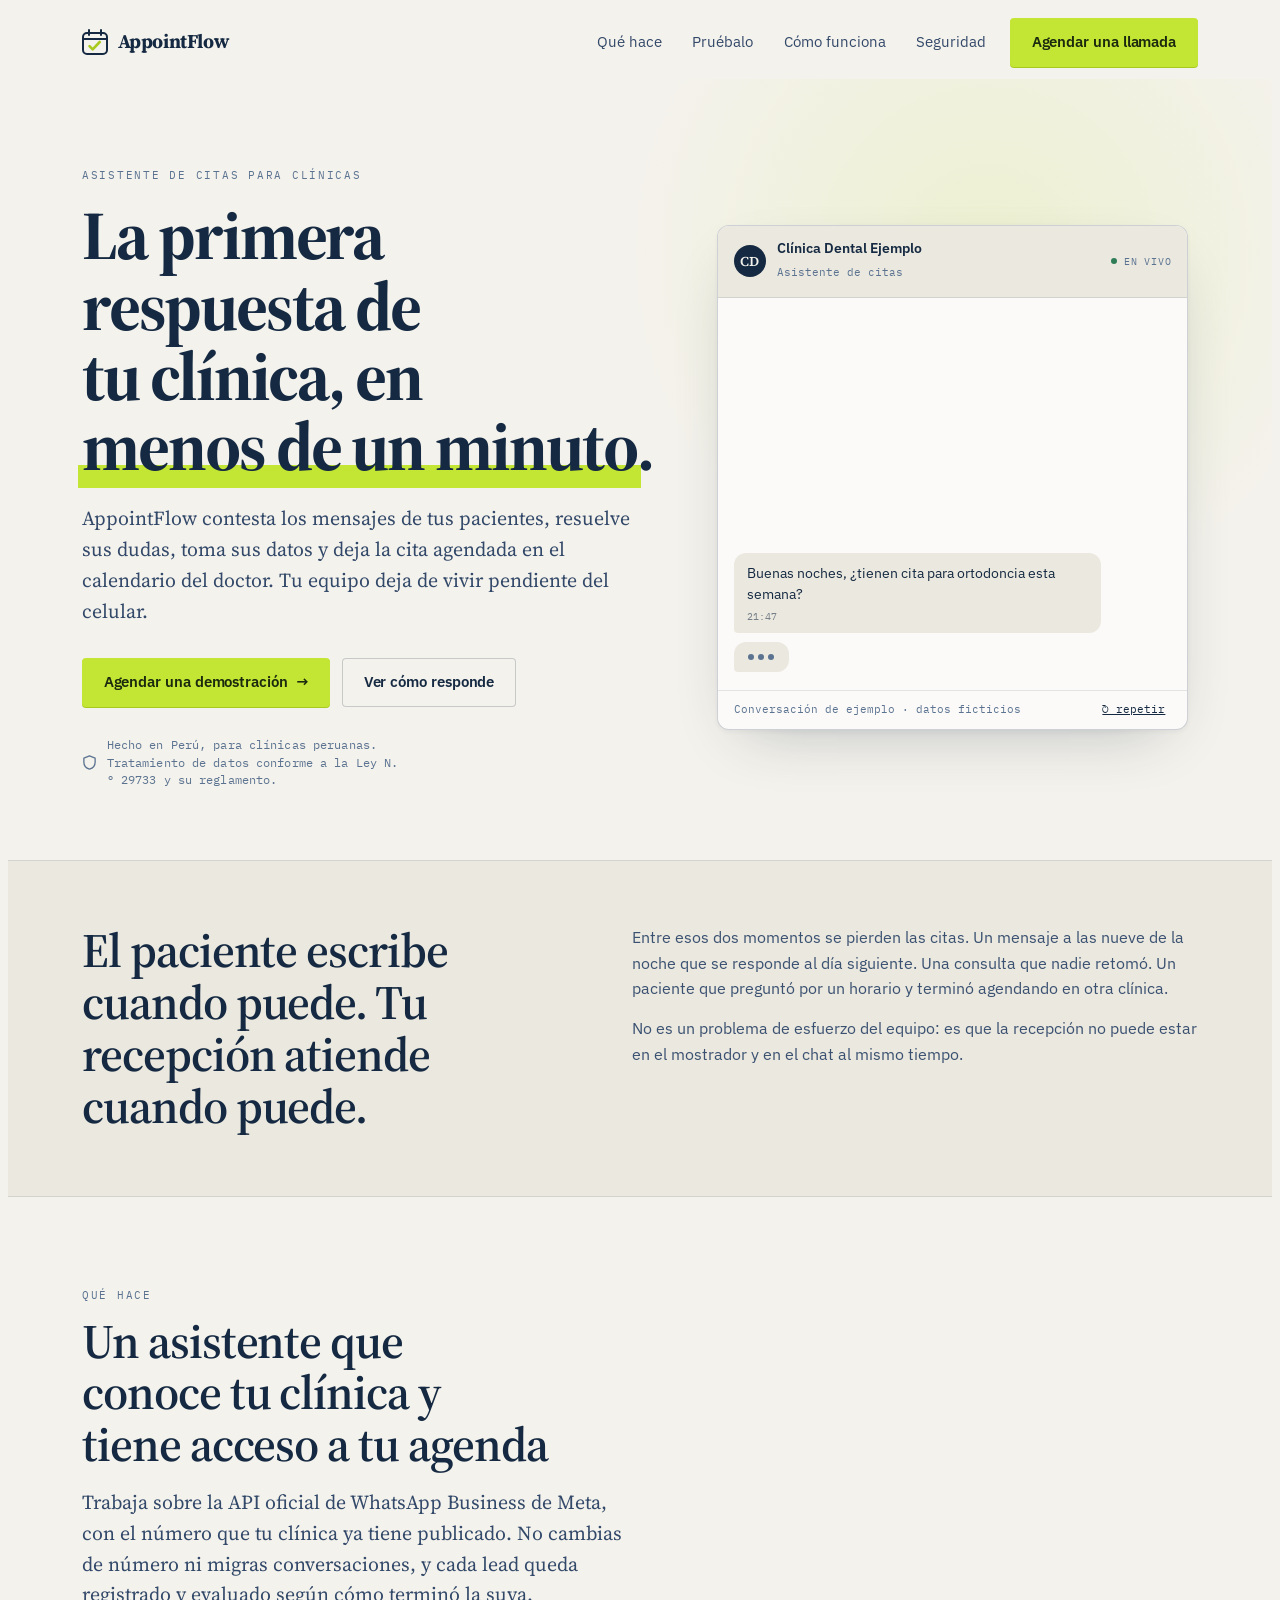
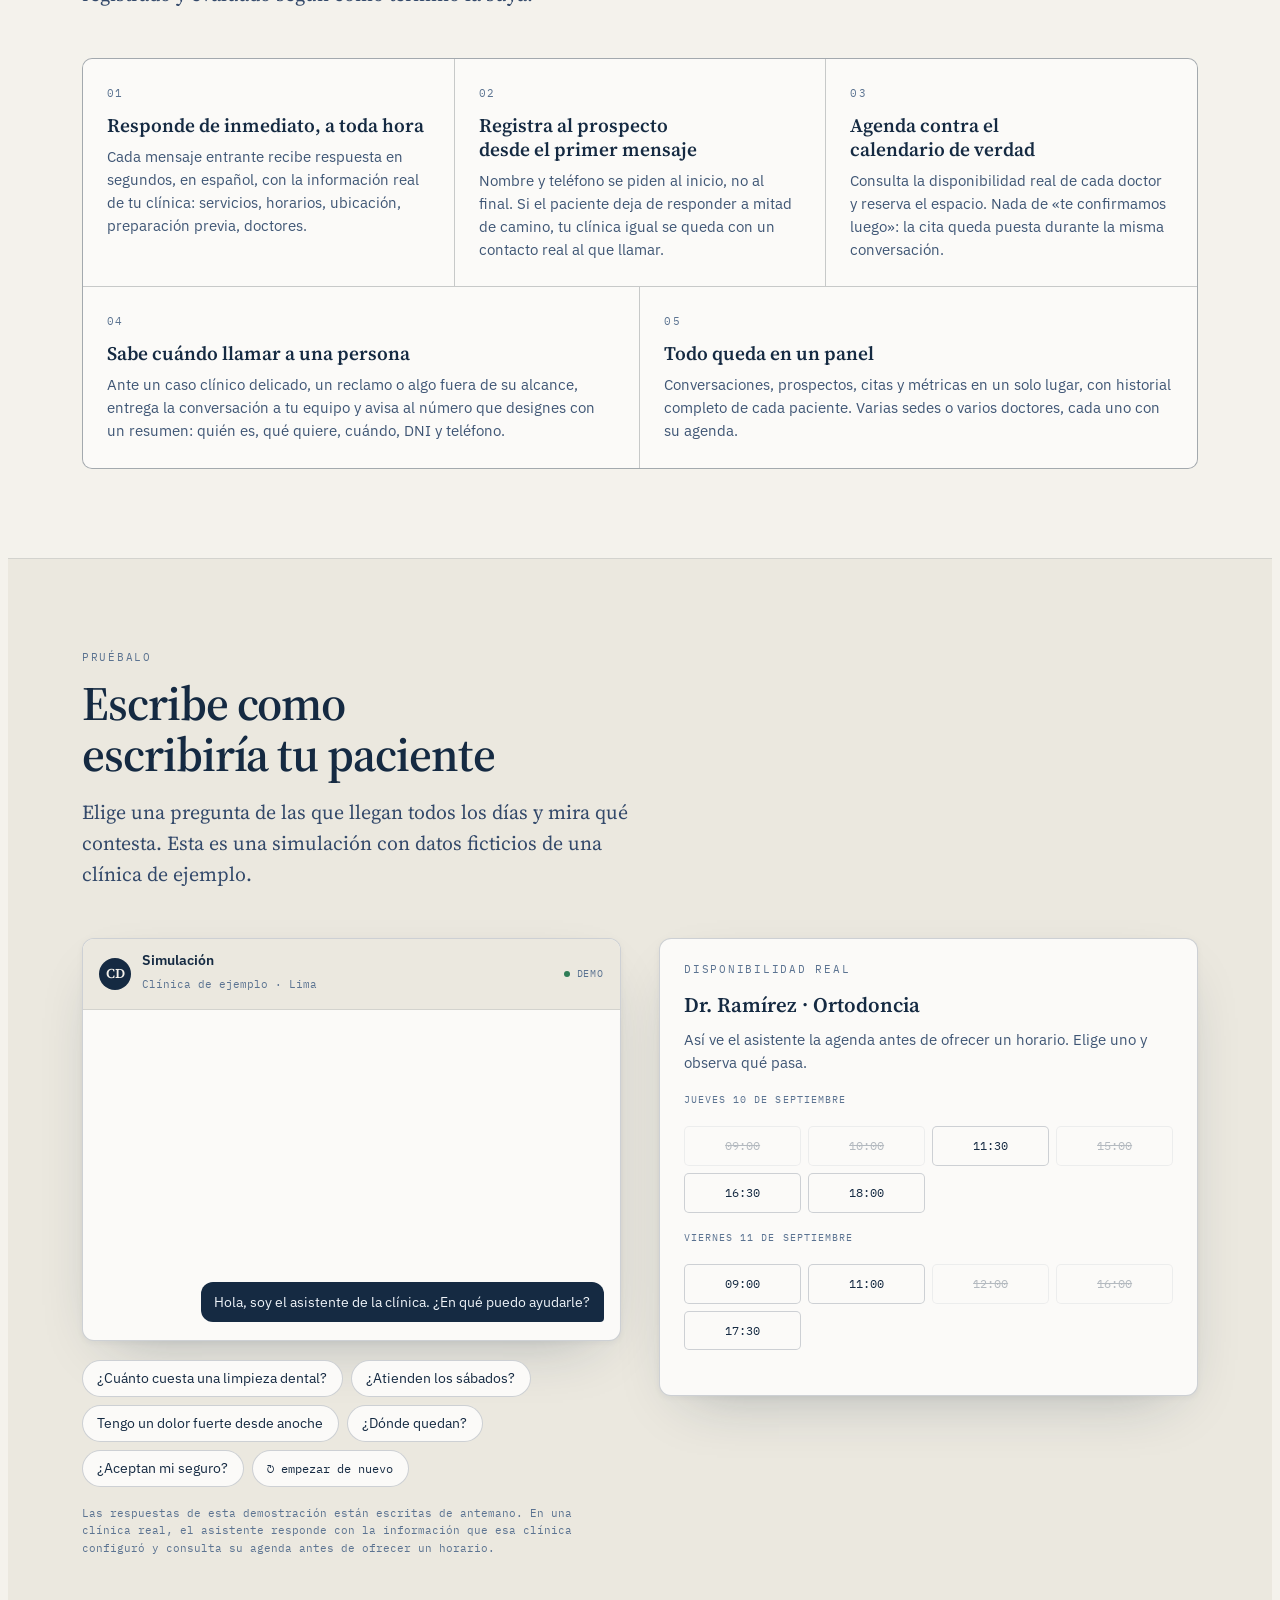
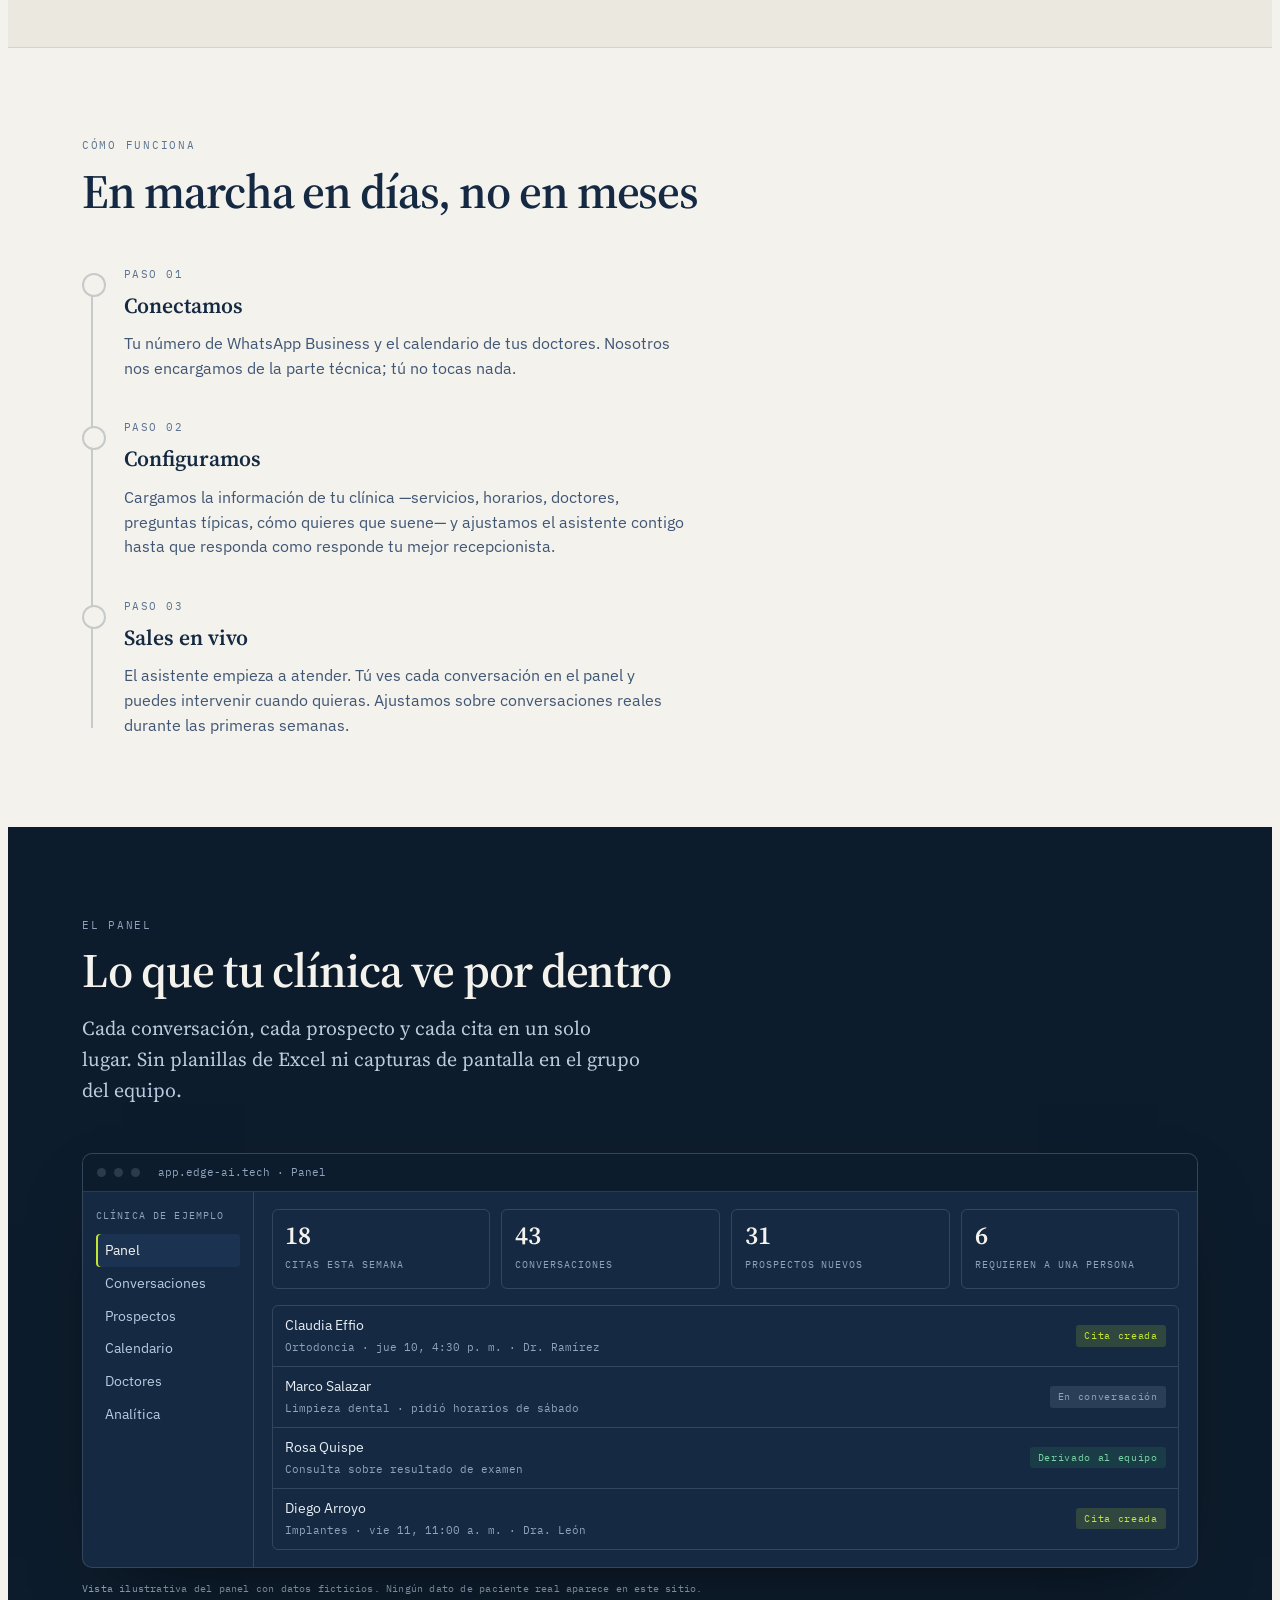
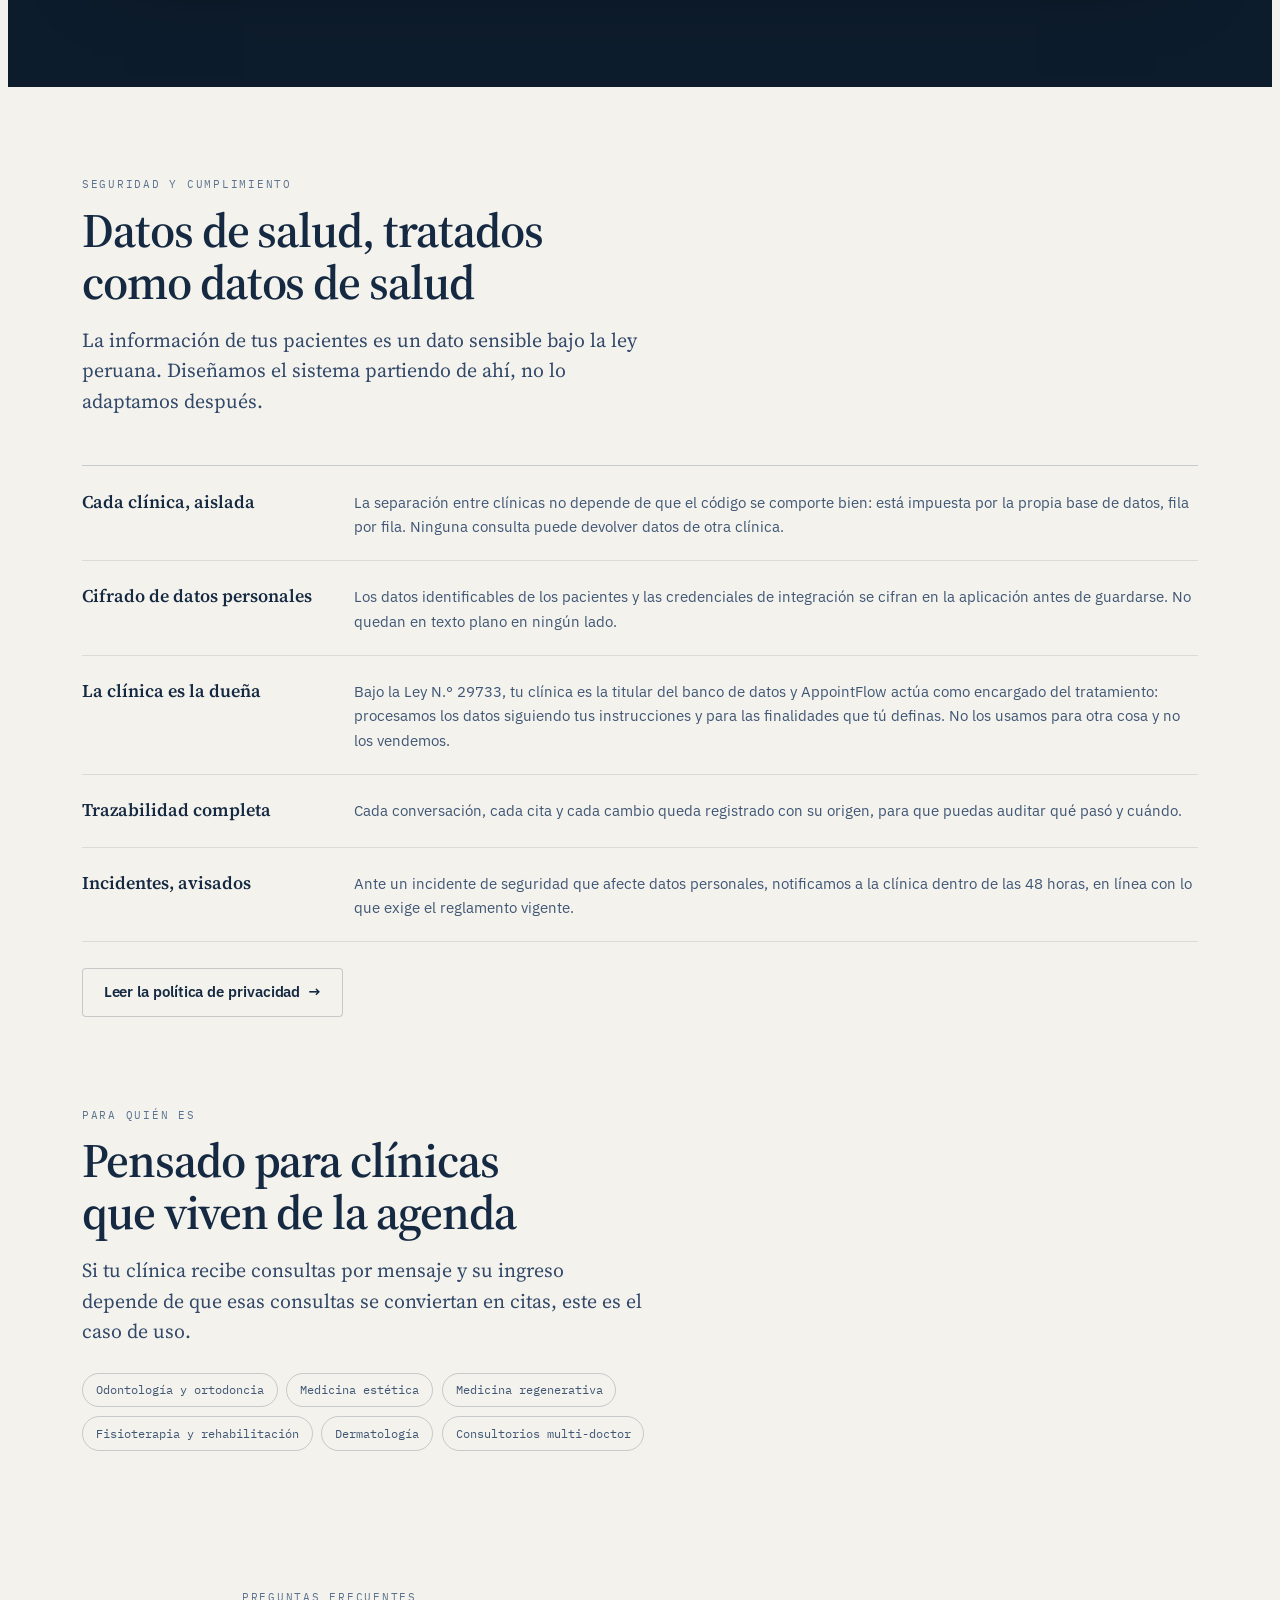
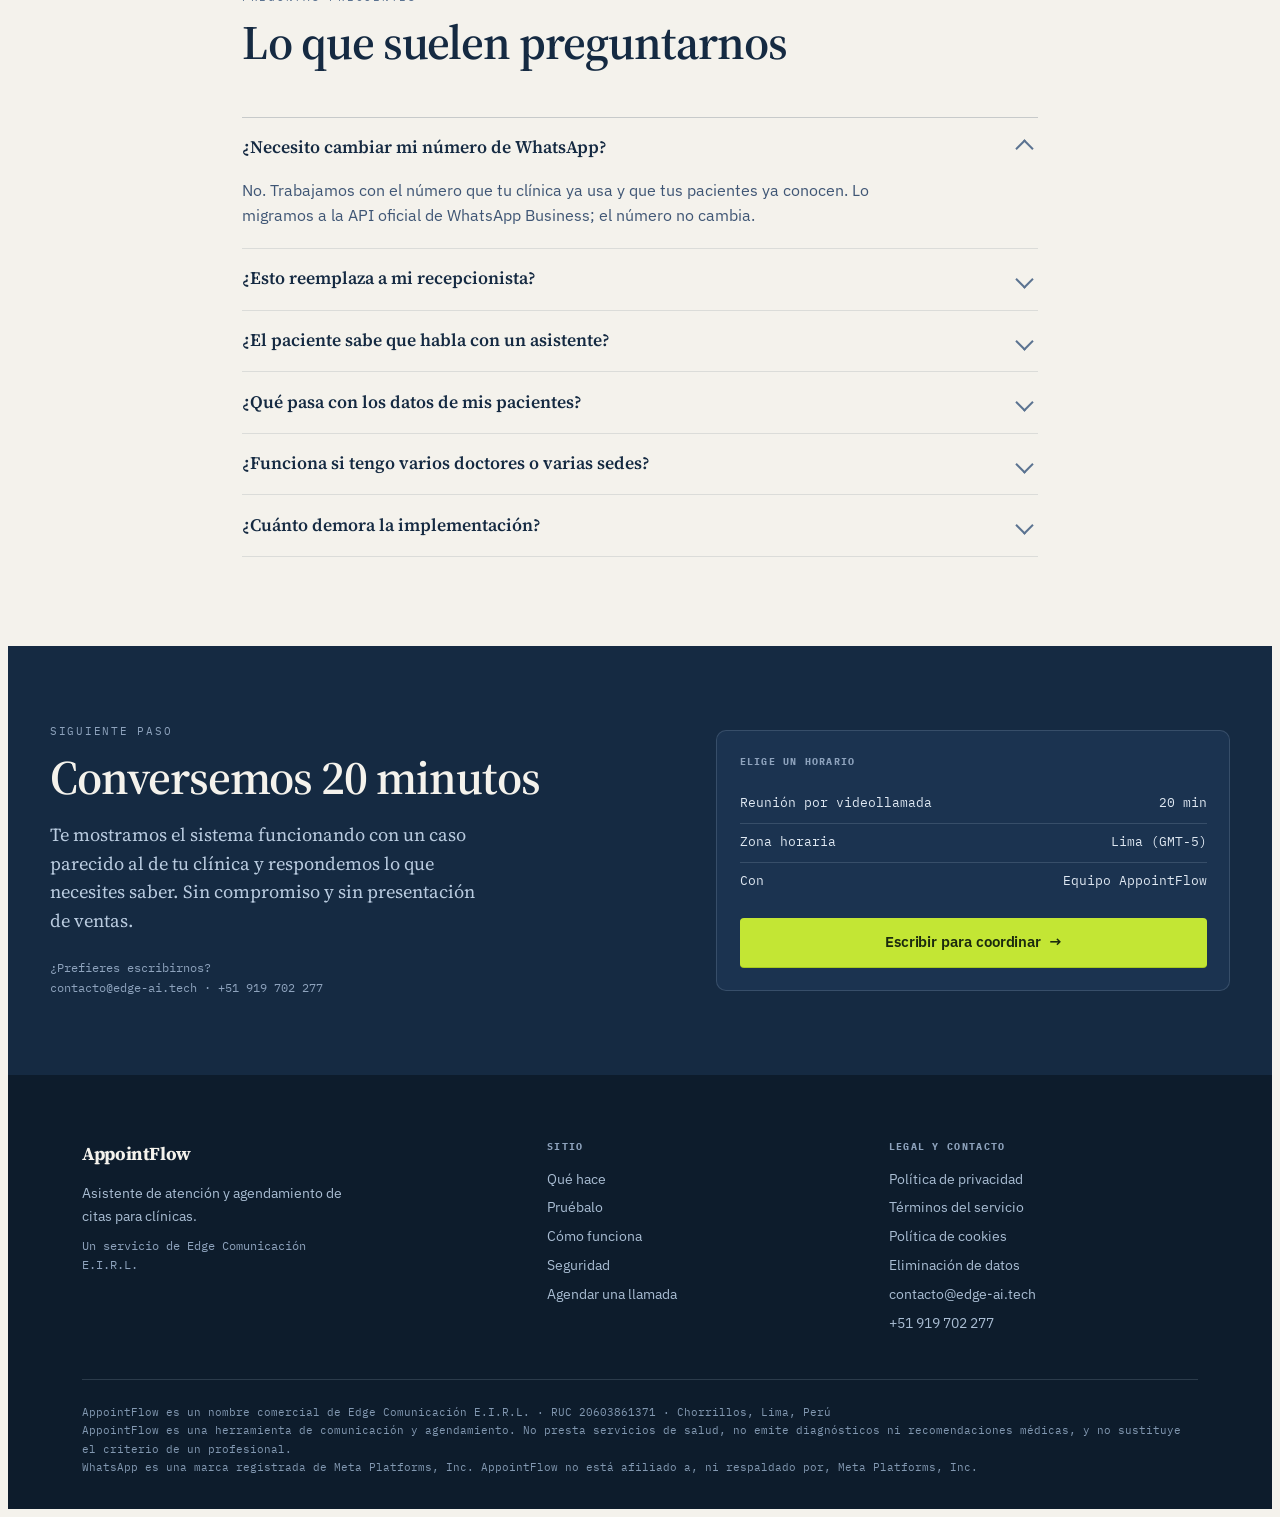
==== commit 9dd61cf0: "legal: corregir el domicilio a Chorrillos, Lima Las cuatro páginas legales declaraban San Borja, per" ====
--- a/index.html
+++ b/index.html
@@ -380,7 +380,7 @@
       </div>
     </div>
     <div class="legalese">
-      AppointFlow es un nombre comercial de Edge Comunicación E.I.R.L. · RUC 20603861371 · San Borja, Lima, Perú<br>
+      AppointFlow es un nombre comercial de Edge Comunicación E.I.R.L. · RUC 20603861371 · Chorrillos, Lima, Perú<br>
       AppointFlow es una herramienta de comunicación y agendamiento. No presta servicios de salud, no emite diagnósticos ni recomendaciones médicas, y no sustituye el criterio de un profesional.<br>
       WhatsApp es una marca registrada de Meta Platforms, Inc. AppointFlow no está afiliado a, ni respaldado por, Meta Platforms, Inc.
     </div>
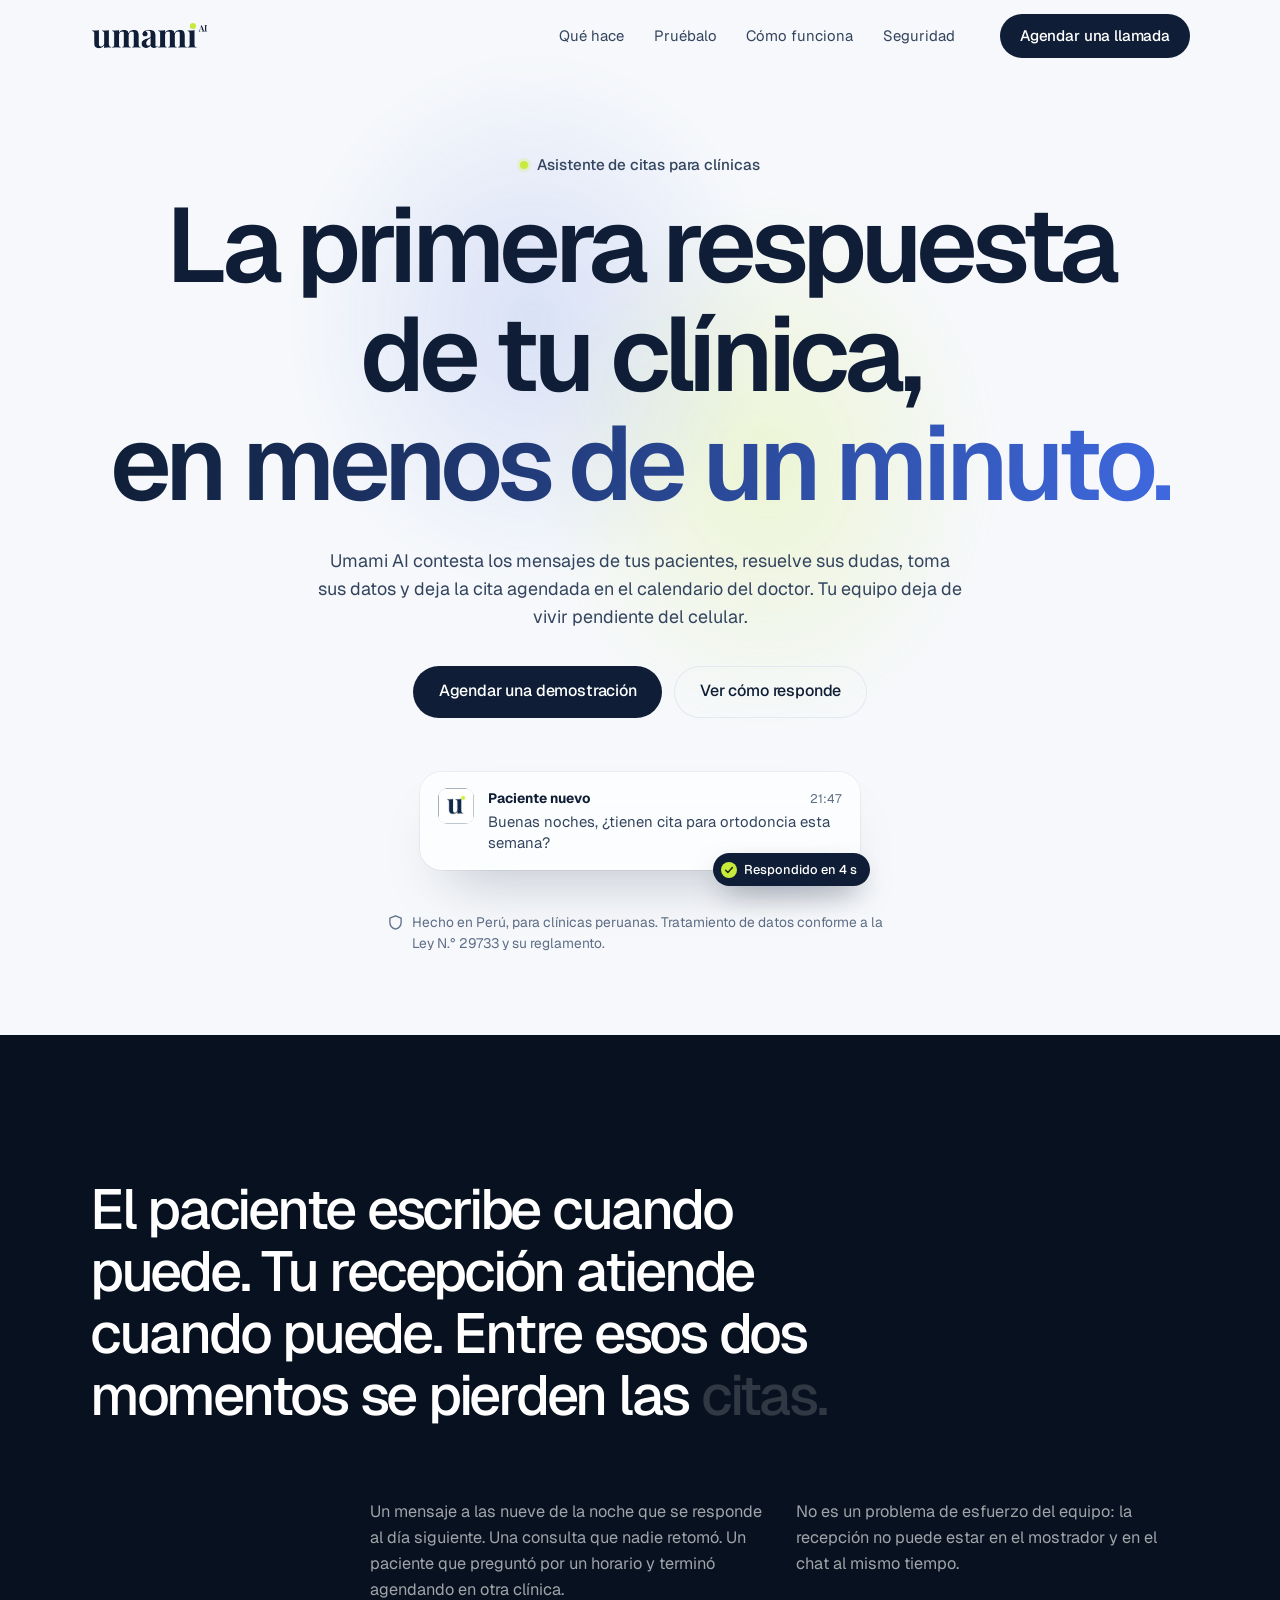
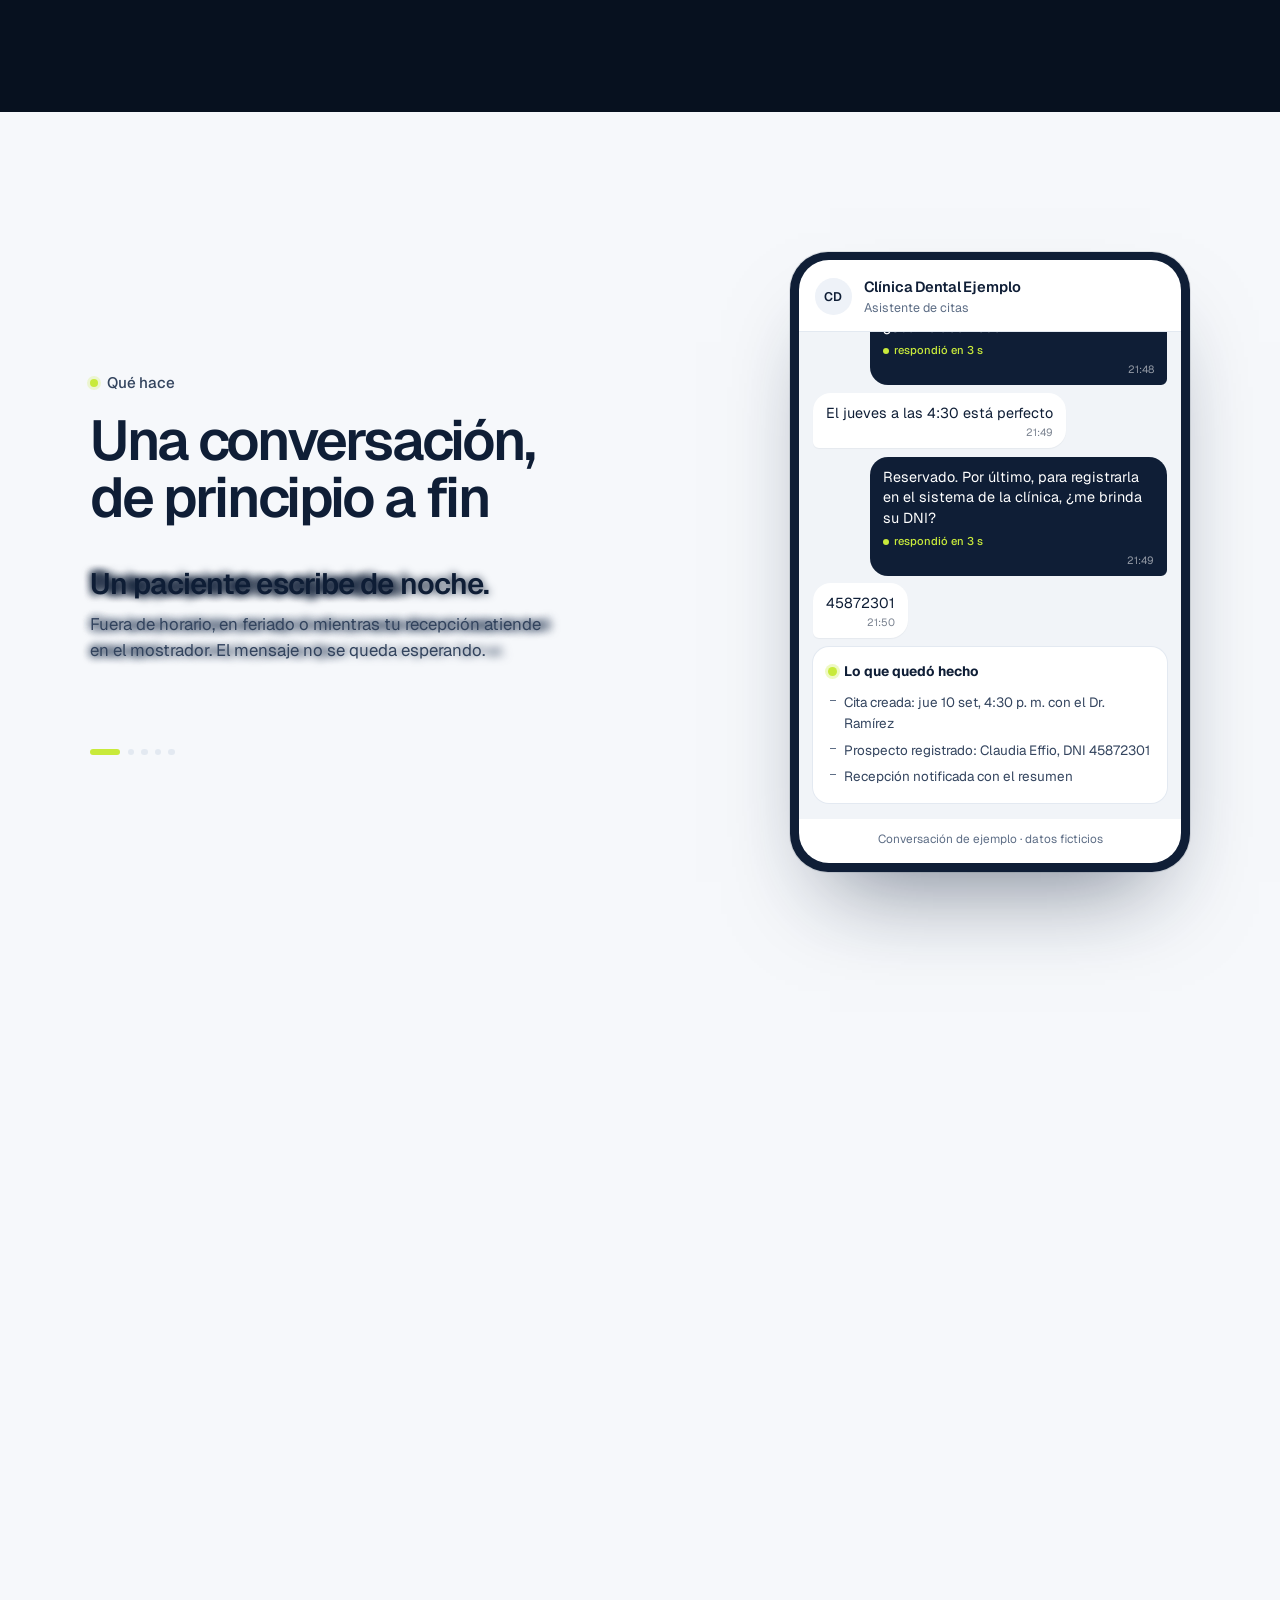
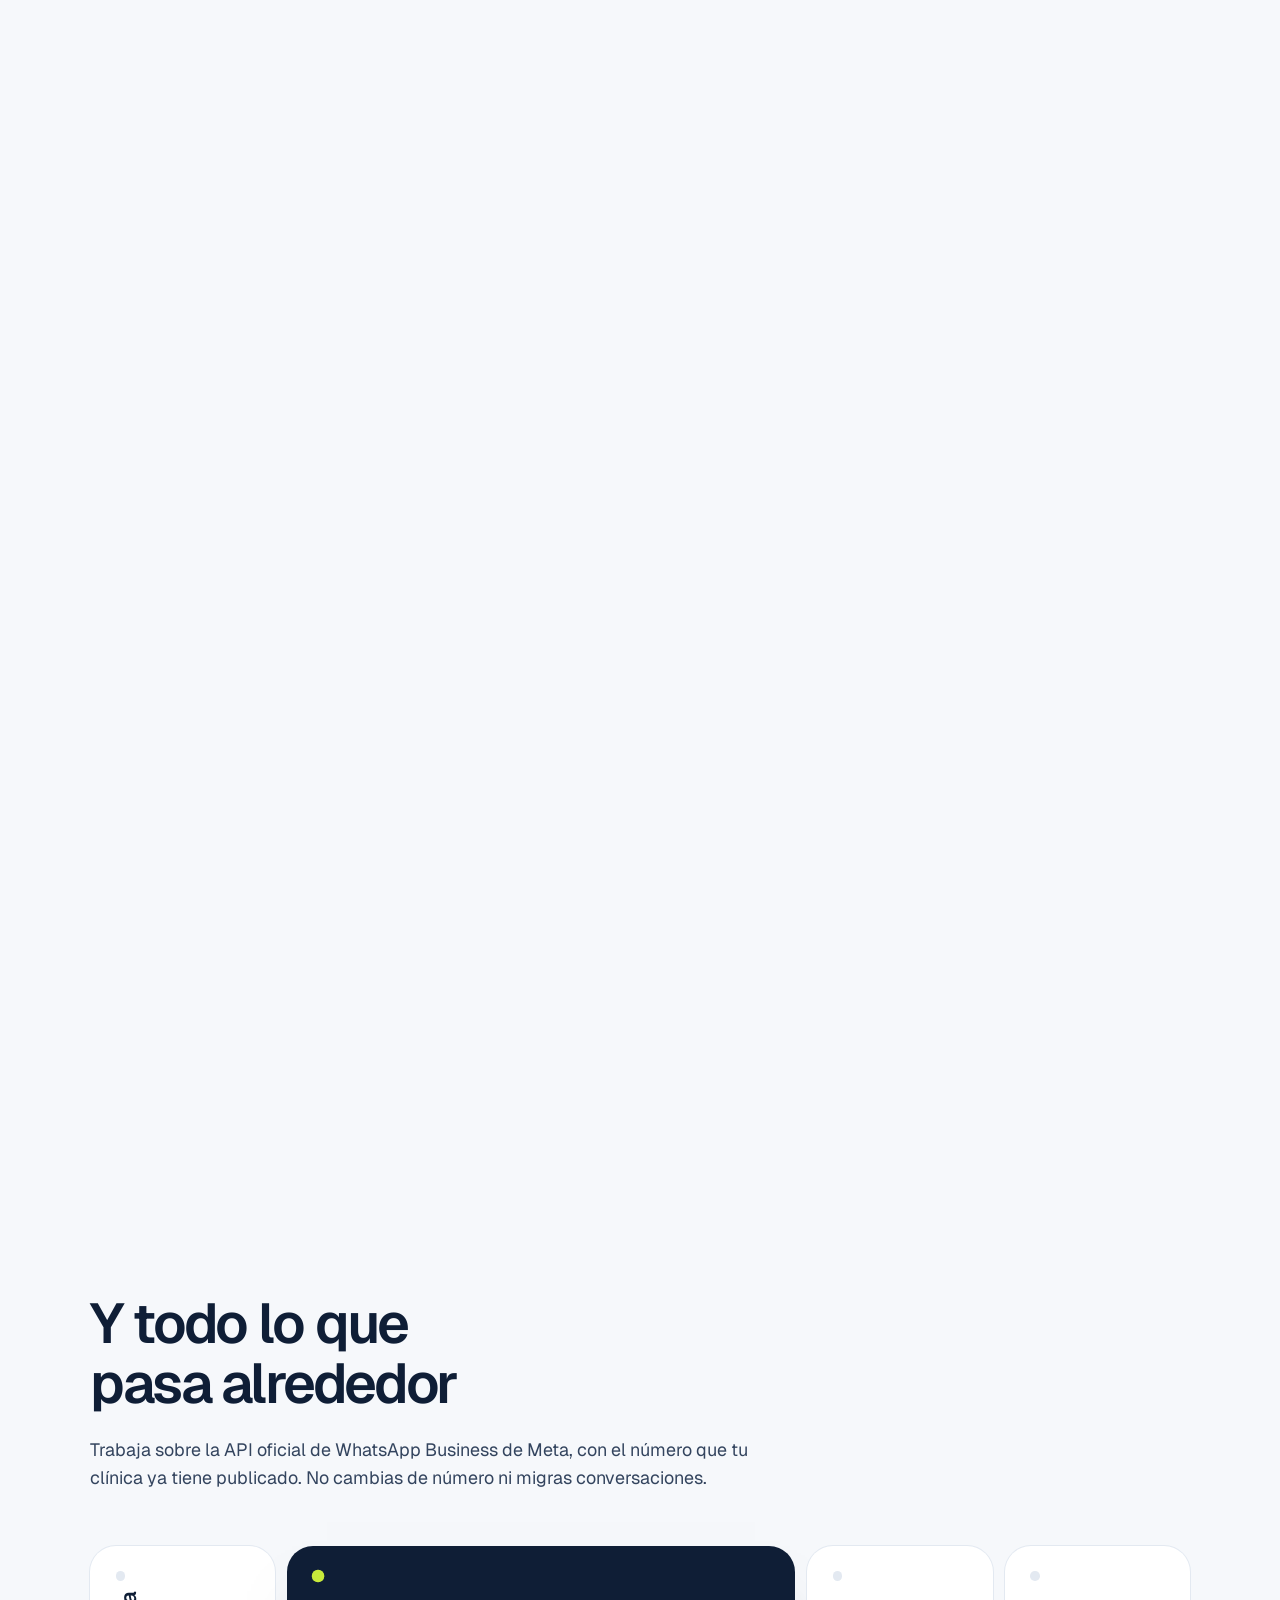
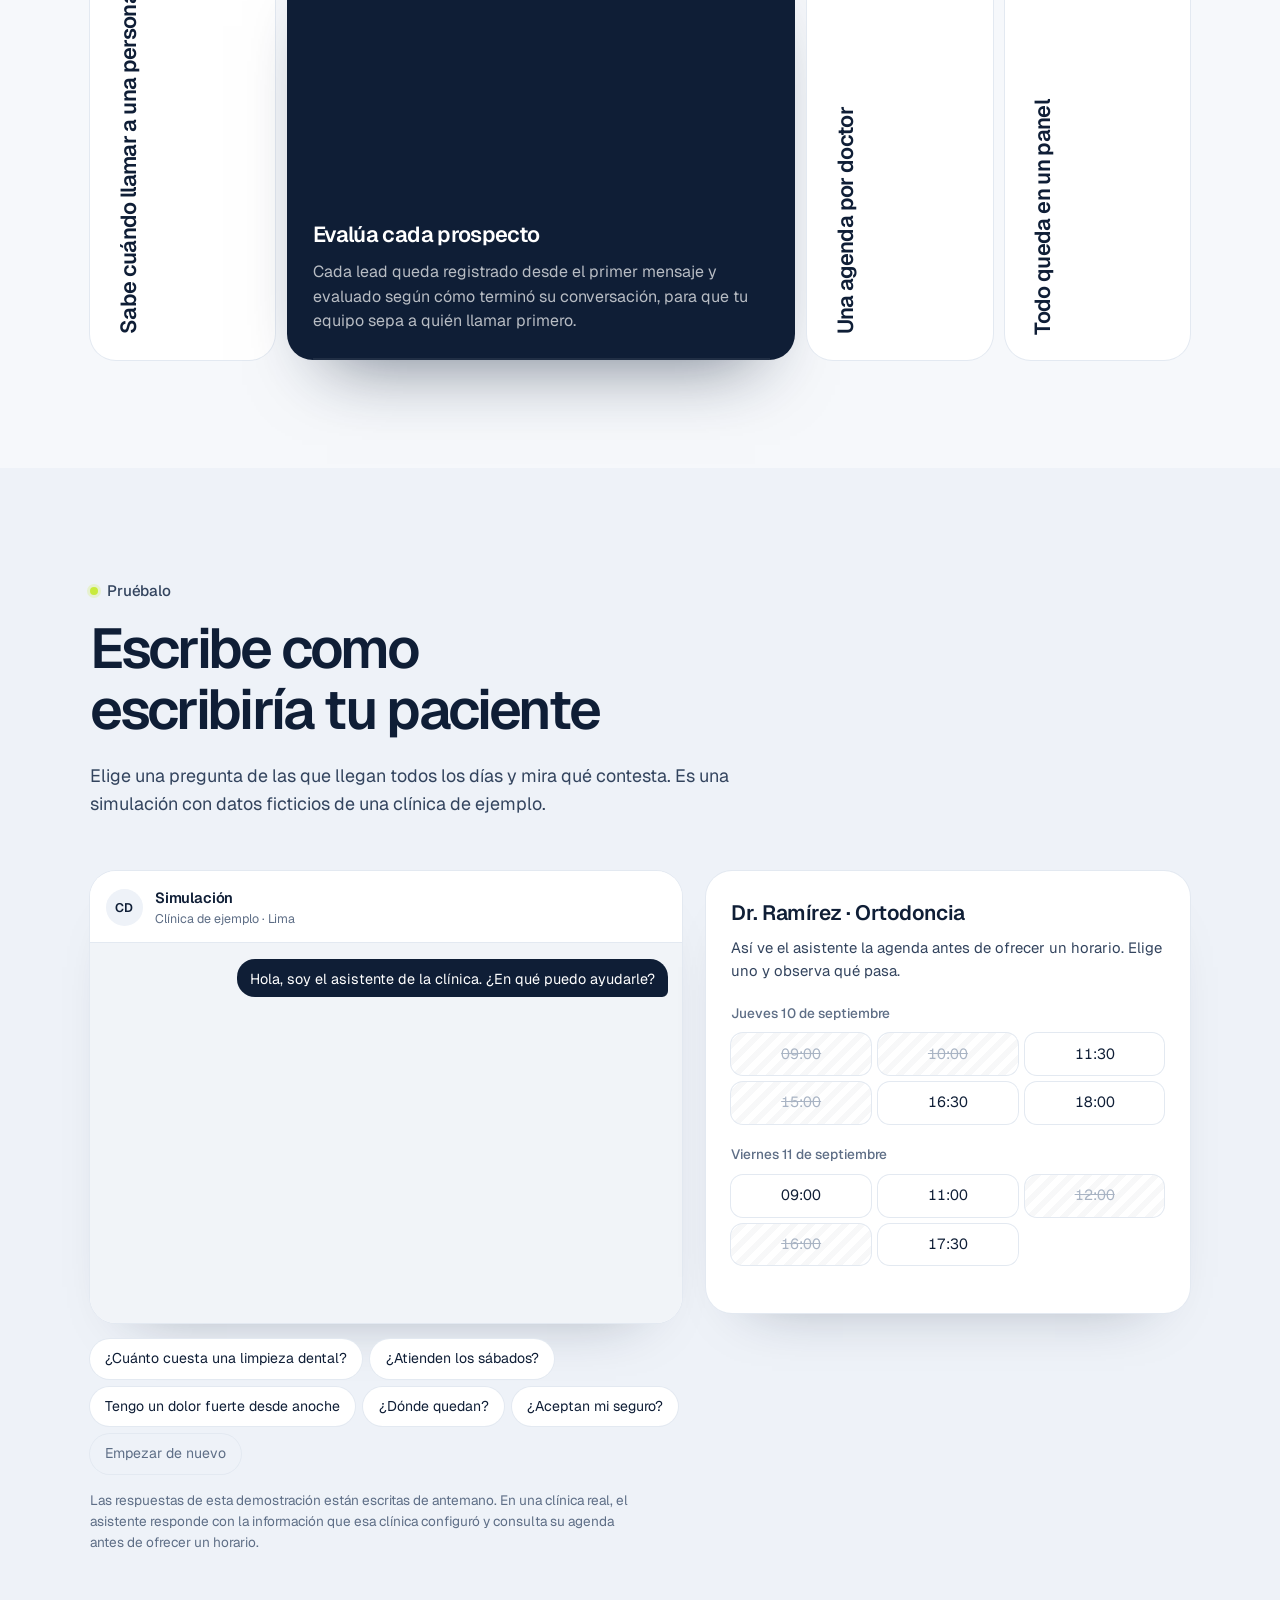
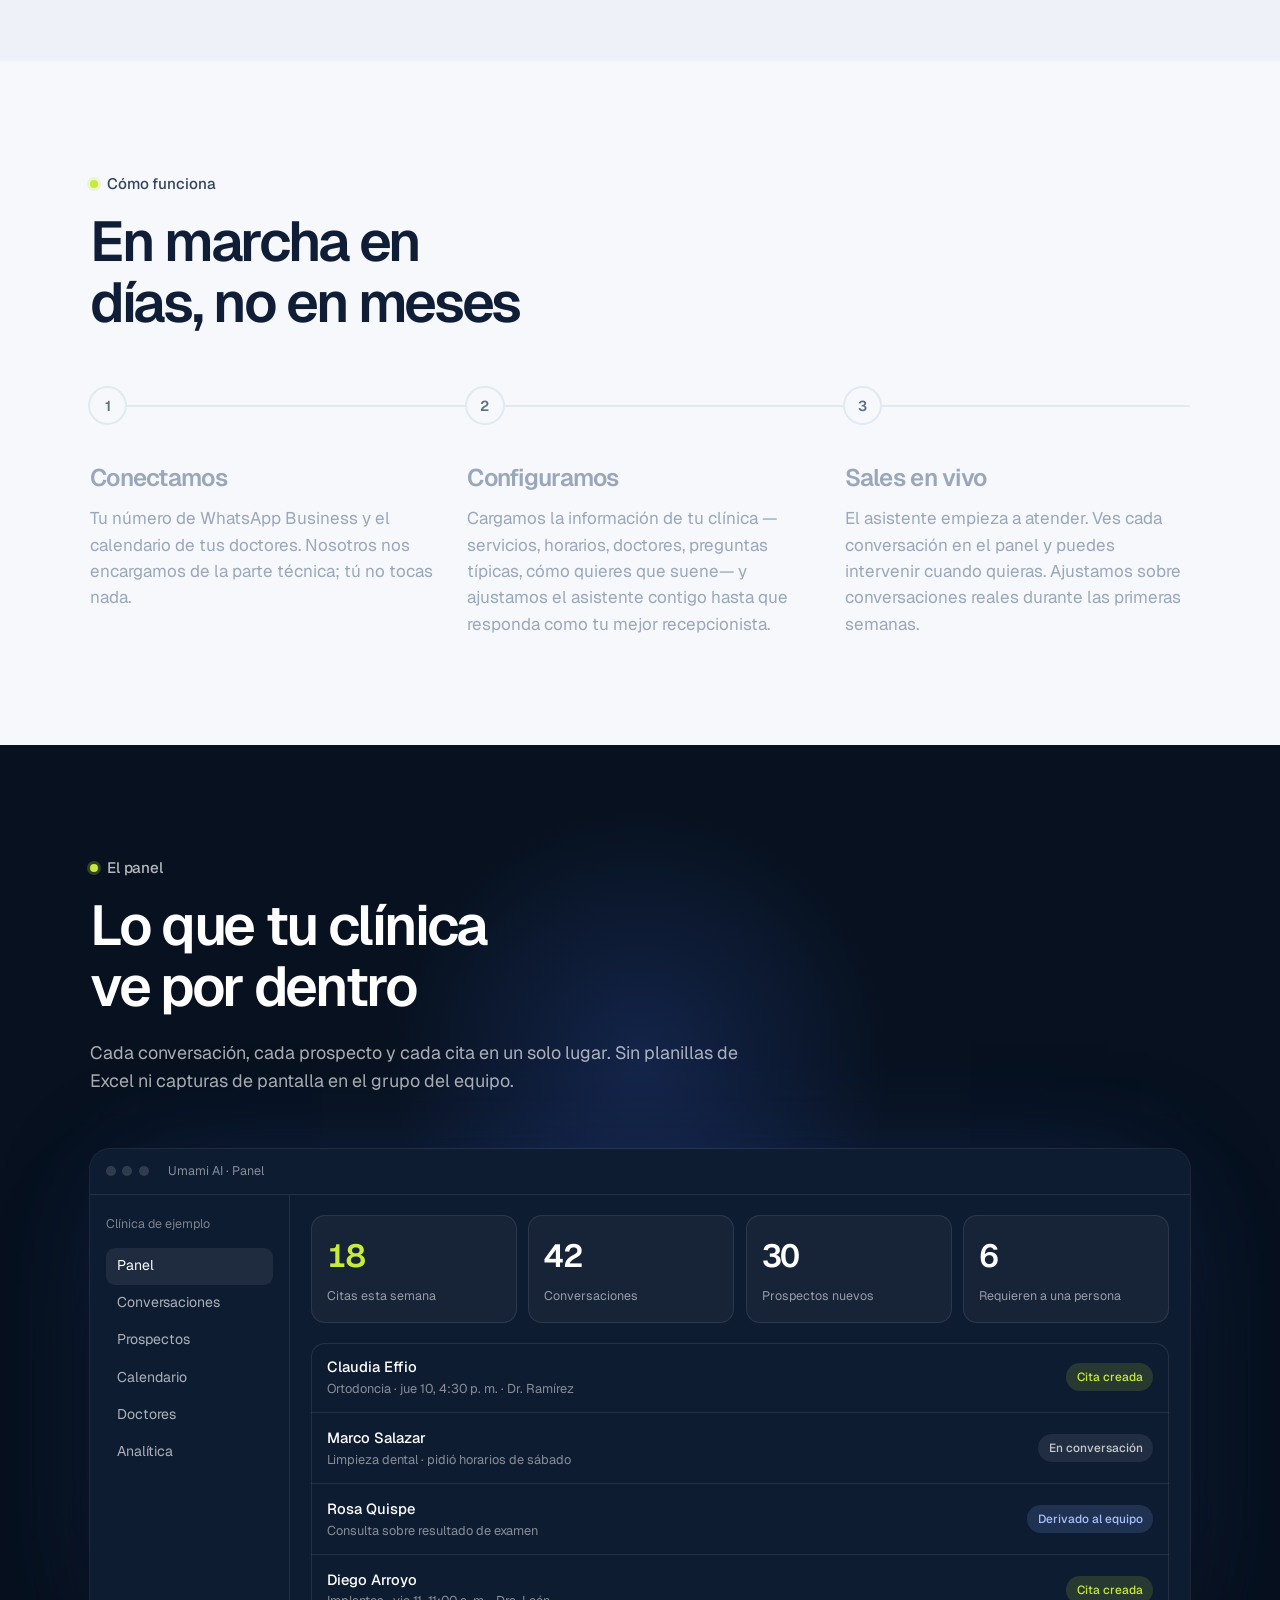
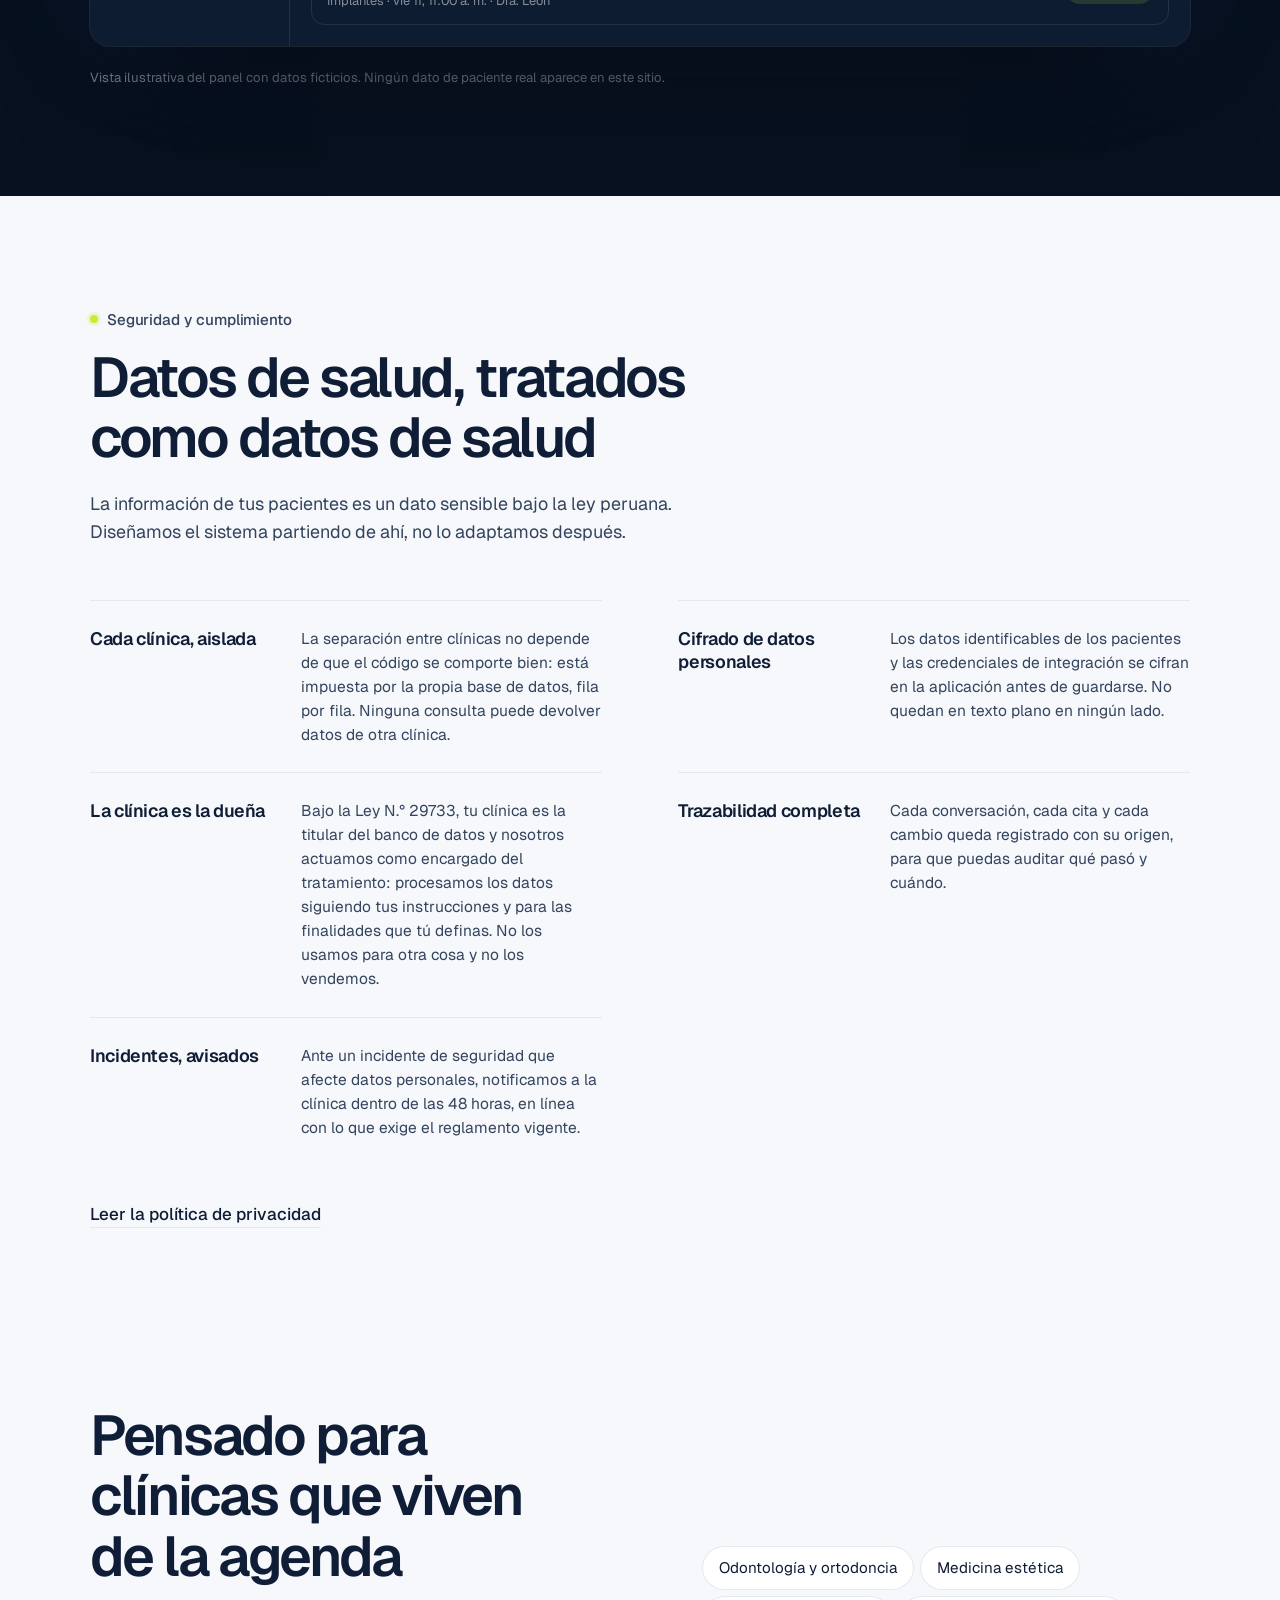
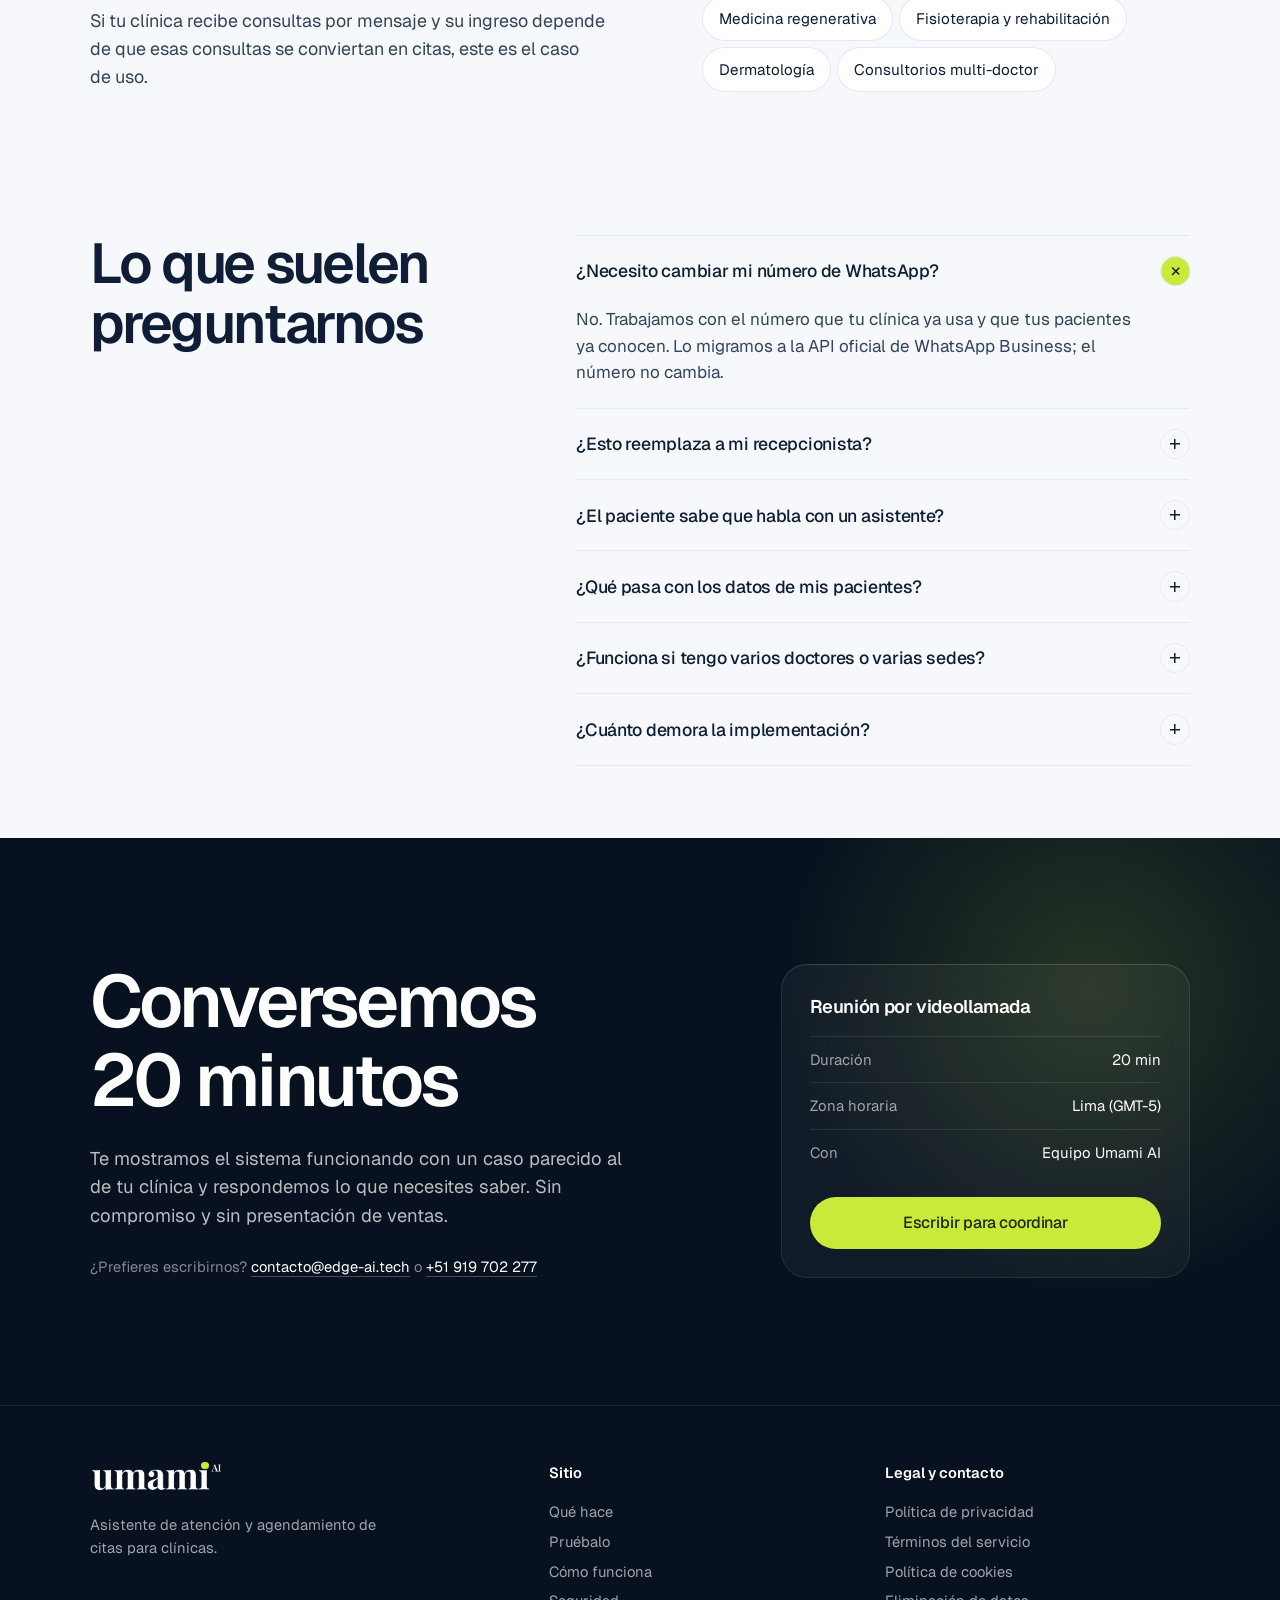
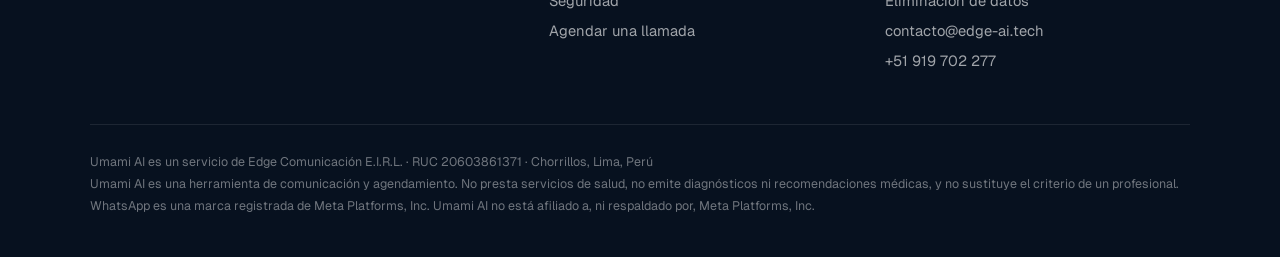
==== commit 0e5acc66: "Redesign the public site under the Umami AI brand - New visual system: Geist type, navy and lime fro" ====
--- a/index.html
+++ b/index.html
@@ -3,44 +3,37 @@
 <head>
 <meta charset="utf-8">
 <meta name="viewport" content="width=device-width, initial-scale=1">
-<title>AppointFlow — Asistente de citas para clínicas</title>
-<meta name="description" content="AppointFlow contesta los mensajes de tus pacientes, resuelve sus dudas y agenda la cita en el calendario del doctor. Asistente de atención y agendamiento para clínicas en Perú.">
+<title>Umami AI — Asistente de citas para clínicas</title>
+<meta name="description" content="Umami AI contesta los mensajes de tus pacientes, resuelve sus dudas y agenda la cita en el calendario del doctor. Asistente de atención y agendamiento para clínicas en Perú.">
 <link rel="canonical" href="https://appointflow.edge-ai.tech/">
 <meta property="og:type" content="website">
-<meta property="og:site_name" content="AppointFlow">
-<meta property="og:title" content="AppointFlow — Asistente de citas para clínicas">
-<meta property="og:description" content="AppointFlow contesta los mensajes de tus pacientes, resuelve sus dudas y agenda la cita en el calendario del doctor. Asistente de atención y agendamiento para clínicas en Perú.">
+<meta property="og:site_name" content="Umami AI">
+<meta property="og:title" content="Umami AI — Asistente de citas para clínicas">
+<meta property="og:description" content="Umami AI contesta los mensajes de tus pacientes, resuelve sus dudas y agenda la cita en el calendario del doctor. Asistente de atención y agendamiento para clínicas en Perú.">
 <meta property="og:url" content="https://appointflow.edge-ai.tech/">
 <meta property="og:locale" content="es_PE">
 <meta name="robots" content="index, follow">
-<link rel="icon" href="/favicon.svg" type="image/svg+xml">
+<meta name="theme-color" content="#F6F8FB">
+<link rel="icon" href="/assets/brand/umami-ai-favicon.png" type="image/png">
+<link rel="apple-touch-icon" href="/assets/brand/umami-ai-icon.png">
 <link rel="preconnect" href="https://fonts.googleapis.com">
 <link rel="preconnect" href="https://fonts.gstatic.com" crossorigin>
-<link rel="stylesheet" href="https://fonts.googleapis.com/css2?family=IBM+Plex+Mono:wght@400;500&family=IBM+Plex+Sans:wght@400;500;600&family=Source+Serif+4:ital,opsz,wght@0,8..60,400;0,8..60,600;0,8..60,700;1,8..60,400&display=swap">
+<link rel="stylesheet" href="https://fonts.googleapis.com/css2?family=Geist:wght@300..700&display=swap">
 <link rel="stylesheet" href="/assets/styles.css">
 </head>
 <body>
+<a class="skip" href="#main">Saltar al contenido</a>
 <header class="site-head" id="head">
-  <div class="wrap">
-    <div class="head-row">
-      <a class="brand" href="/">
-        <svg class="mark" viewBox="0 0 26 26" aria-hidden="true">
-          <rect x="1" y="4" width="24" height="21" rx="4" fill="none" stroke="#152a42" stroke-width="2"/>
-          <path d="M1 10h24" stroke="#152a42" stroke-width="2"/>
-          <path d="M7 1v5M19 1v5" stroke="#152a42" stroke-width="2" stroke-linecap="round"/>
-          <path d="M7.5 17.2l3.2 3.2 7-7.4" fill="none" stroke="#a8ca1e" stroke-width="2.6" stroke-linecap="round" stroke-linejoin="round"/>
-        </svg>
-        AppointFlow
-      </a>
-      <nav class="nav-main" aria-label="Principal">
-        <a href="#que-hace">Qué hace</a>
-        <a href="#demo">Pruébalo</a>
-        <a href="#como-funciona">Cómo funciona</a>
-        <a href="#seguridad">Seguridad</a>
-      </nav>
-      <a class="btn btn-primary head-cta" href="#contacto">Agendar una llamada</a>
-      <button class="burger" id="burger" aria-label="Abrir menú" aria-expanded="false"><i></i><i></i><i></i></button>
-    </div>
+  <div class="wrap head-row">
+    <a class="brand" href="/" aria-label="Umami AI, inicio"><span class="wordmark" aria-hidden="true"><i></i></span></a>
+    <nav class="nav-main" aria-label="Principal">
+      <a href="#que-hace">Qué hace</a>
+      <a href="#demo">Pruébalo</a>
+      <a href="#como-funciona">Cómo funciona</a>
+      <a href="#seguridad">Seguridad</a>
+    </nav>
+    <a class="btn btn-primary head-cta" href="#contacto">Agendar una llamada</a>
+    <button class="burger" id="burger" aria-label="Abrir menú" aria-expanded="false" aria-controls="drawer"><i></i><i></i></button>
   </div>
   <div class="progress" id="progress"></div>
 </header>
@@ -52,190 +45,212 @@
   <a href="/privacidad/">Privacidad</a>
   <a class="btn btn-primary" href="#contacto">Agendar una llamada</a>
 </nav>
-<main>
-
-  <section class="hero">
-    <div class="wrap hero-grid">
-      <div>
-        <div class="eyebrow rise d1">Asistente de citas para clínicas</div>
-        <h1 class="rise d2">La primera respuesta de tu clínica, en <em>menos de un minuto</em>.</h1>
-        <p class="lede rise d3">AppointFlow contesta los mensajes de tus pacientes, resuelve sus dudas, toma sus datos y deja la cita agendada en el calendario del doctor. Tu equipo deja de vivir pendiente del celular.</p>
-        <div class="hero-actions rise d4">
-          <a class="btn btn-primary" href="#contacto">Agendar una demostración <span class="arrow">→</span></a>
-          <a class="btn btn-ghost" href="#demo">Ver cómo responde</a>
-        </div>
-        <p class="trust rise d5">
-          <svg width="15" height="15" viewBox="0 0 16 16" aria-hidden="true"><path d="M8 1l6 2.4v4.2c0 3.4-2.4 6.4-6 7.4-3.6-1-6-4-6-7.4V3.4L8 1z" fill="none" stroke="#5b7391" stroke-width="1.4" stroke-linejoin="round"/></svg>
-          Hecho en Perú, para clínicas peruanas. Tratamiento de datos conforme a la Ley N.° 29733 y su reglamento.
-        </p>
-      </div>
-
-      <div class="chat rise d3" id="chatCard">
-        <div class="chat-head">
-          <div class="avatar">CD</div>
-          <div>
-            <b>Clínica Dental Ejemplo</b>
-            <span>Asistente de citas</span>
+
+<main id="main">
+
+  <!-- Portada -->
+  <section class="hero" id="hero">
+    <div class="hero-glow" id="heroGlow" aria-hidden="true"></div>
+    <div class="wrap hero-inner">
+      <p class="kicker load l1"><span class="dot"></span>Asistente de citas para clínicas</p>
+      <h1 class="hero-title">
+        <span class="ln"><span class="load l2">La primera respuesta</span></span>
+        <span class="ln"><span class="load l3">de tu clínica,</span></span>
+        <span class="ln"><span class="load l4 grad">en menos de un minuto.</span></span>
+      </h1>
+      <p class="lede load l5">Umami AI contesta los mensajes de tus pacientes, resuelve sus dudas, toma sus datos y deja la cita agendada en el calendario del doctor. Tu equipo deja de vivir pendiente del celular.</p>
+      <div class="hero-actions load l6">
+        <a class="btn btn-primary btn-lg magnet" href="#contacto"><span>Agendar una demostración</span></a>
+        <a class="btn btn-ghost btn-lg" href="#demo">Ver cómo responde</a>
+      </div>
+
+      <div class="notif load l7" aria-hidden="true">
+        <div class="notif-app"><img src="/assets/brand/umami-ai-icon.png" alt="" width="36" height="36"></div>
+        <div class="notif-body">
+          <div class="notif-top"><b>Paciente nuevo</b><time>21:47</time></div>
+          <p>Buenas noches, ¿tienen cita para ortodoncia esta semana?</p>
+        </div>
+        <div class="notif-done"><svg viewBox="0 0 16 16"><path d="M3.5 8.4l3 3 6-6.6"/></svg>Respondido en 4 s</div>
+      </div>
+
+      <p class="trust load l8">
+        <svg width="15" height="15" viewBox="0 0 16 16" aria-hidden="true"><path d="M8 1l6 2.4v4.2c0 3.4-2.4 6.4-6 7.4-3.6-1-6-4-6-7.4V3.4L8 1z" fill="none" stroke="currentColor" stroke-width="1.4" stroke-linejoin="round"/></svg>
+        Hecho en Perú, para clínicas peruanas. Tratamiento de datos conforme a la Ley N.° 29733 y su reglamento.
+      </p>
+    </div>
+  </section>
+
+  <!-- El problema: palabras que se encienden con el scroll -->
+  <section class="statement" data-theme="dark">
+    <div class="wrap">
+      <p class="scrub" id="scrub">El paciente escribe cuando puede. Tu recepción atiende cuando puede. Entre esos dos momentos se pierden las citas.</p>
+      <div class="statement-foot">
+        <p>Un mensaje a las nueve de la noche que se responde al día siguiente. Una consulta que nadie retomó. Un paciente que preguntó por un horario y terminó agendando en otra clínica.</p>
+        <p>No es un problema de esfuerzo del equipo: la recepción no puede estar en el mostrador y en el chat al mismo tiempo.</p>
+      </div>
+    </div>
+  </section>
+
+  <!-- Historia anclada: el scroll avanza la conversación -->
+  <section class="story" id="que-hace" style="--steps:5">
+    <div class="story-pin">
+      <div class="wrap story-grid">
+        <div class="story-copy">
+          <p class="kicker"><span class="dot"></span>Qué hace</p>
+          <h2 class="h2">Una conversación, de principio a fin</h2>
+          <ol class="story-steps" id="storySteps">
+            <li class="on"><h3>Un paciente escribe de noche.</h3><p>Fuera de horario, en feriado o mientras tu recepción atiende en el mostrador. El mensaje no se queda esperando.</p></li>
+            <li><h3>Responde en segundos.</h3><p>Con la información real de tu clínica: qué doctor atiende, qué días, qué se necesita para la cita.</p></li>
+            <li><h3>Pide sus datos al inicio.</h3><p>Nombre y teléfono primero. Si el paciente deja de responder a mitad de camino, tu clínica igual tiene a quién llamar.</p></li>
+            <li><h3>Ofrece solo horarios libres.</h3><p>Consulta la agenda del doctor antes de ofrecer, y la cita queda puesta durante la misma conversación.</p></li>
+            <li><h3>Tu equipo lo encuentra hecho.</h3><p>Cita creada, prospecto registrado y recepción avisada con el resumen.</p></li>
+          </ol>
+          <div class="story-dots" id="storyDots" aria-hidden="true"><i class="on"></i><i></i><i></i><i></i><i></i></div>
+        </div>
+        <div class="phone" aria-label="Conversación de ejemplo con datos ficticios">
+          <div class="phone-head">
+            <div class="avatar">CD</div>
+            <div><b>Clínica Dental Ejemplo</b><span>Asistente de citas</span></div>
           </div>
-          <div class="live"><i class="dot-live"></i> EN VIVO</div>
-        </div>
-        <div class="stream" id="stream" aria-live="polite"></div>
-        <div class="chat-foot">
-          <span>Conversación de ejemplo · datos ficticios</span>
-          <button type="button" id="replay">↻ repetir</button>
-        </div>
-      </div>
-    </div>
-  </section>
-
-  <section class="strip">
-    <div class="wrap strip-grid">
-      <h2 class="h2" data-rev>El paciente escribe cuando puede. Tu recepción atiende cuando puede.</h2>
-      <div data-rev>
-        <p>Entre esos dos momentos se pierden las citas. Un mensaje a las nueve de la noche que se responde al día siguiente. Una consulta que nadie retomó. Un paciente que preguntó por un horario y terminó agendando en otra clínica.</p>
-        <p>No es un problema de esfuerzo del equipo: es que la recepción no puede estar en el mostrador y en el chat al mismo tiempo.</p>
-      </div>
-    </div>
-  </section>
-
-  <section class="sec" id="que-hace">
-    <div class="wrap">
-      <div class="sec-top" data-rev>
-        <div class="eyebrow">Qué hace</div>
-        <h2 class="h2">Un asistente que conoce tu clínica y tiene acceso a tu agenda</h2>
-        <p class="lede">Trabaja sobre la API oficial de WhatsApp Business de Meta, con el número que tu clínica ya tiene publicado. No cambias de número ni migras conversaciones, y cada lead queda registrado y evaluado según cómo terminó la suya.</p>
-      </div>
-      <ul class="caps" data-rev>
-        <li class="cap">
-          <div class="n">01</div>
-          <h3>Responde de inmediato, a toda hora</h3>
-          <p>Cada mensaje entrante recibe respuesta en segundos, en español, con la información real de tu clínica: servicios, horarios, ubicación, preparación previa, doctores.</p>
-        </li>
-        <li class="cap">
-          <div class="n">02</div>
-          <h3>Registra al prospecto desde el primer mensaje</h3>
-          <p>Nombre y teléfono se piden al inicio, no al final. Si el paciente deja de responder a mitad de camino, tu clínica igual se queda con un contacto real al que llamar.</p>
-        </li>
-        <li class="cap">
-          <div class="n">03</div>
-          <h3>Agenda contra el calendario de verdad</h3>
-          <p>Consulta la disponibilidad real de cada doctor y reserva el espacio. Nada de «te confirmamos luego»: la cita queda puesta durante la misma conversación.</p>
-        </li>
-        <li class="cap">
-          <div class="n">04</div>
-          <h3>Sabe cuándo llamar a una persona</h3>
-          <p>Ante un caso clínico delicado, un reclamo o algo fuera de su alcance, entrega la conversación a tu equipo y avisa al número que designes con un resumen: quién es, qué quiere, cuándo, DNI y teléfono.</p>
-        </li>
-        <li class="cap">
-          <div class="n">05</div>
-          <h3>Todo queda en un panel</h3>
-          <p>Conversaciones, prospectos, citas y métricas en un solo lugar, con historial completo de cada paciente. Varias sedes o varios doctores, cada uno con su agenda.</p>
-        </li>
-      </ul>
-    </div>
-  </section>
-
-  <section class="sec" id="demo" style="background:var(--cream-deep);border-top:1px solid var(--rule);border-bottom:1px solid var(--rule)">
-    <div class="wrap">
-      <div class="sec-top" data-rev>
-        <div class="eyebrow">Pruébalo</div>
-        <h2 class="h2">Escribe como escribiría tu paciente</h2>
-        <p class="lede">Elige una pregunta de las que llegan todos los días y mira qué contesta. Esta es una simulación con datos ficticios de una clínica de ejemplo.</p>
-      </div>
-
+          <div class="phone-stream" id="storyStream" aria-live="polite"></div>
+          <div class="phone-foot">Conversación de ejemplo · datos ficticios</div>
+        </div>
+      </div>
+    </div>
+  </section>
+
+  <!-- Acordeón: lo que pasa alrededor de la conversación -->
+  <section class="sec" id="alrededor">
+    <div class="wrap">
+      <div class="sec-top">
+        <h2 class="h2" data-split>Y todo lo que pasa alrededor</h2>
+        <p class="lede" data-rev>Trabaja sobre la API oficial de WhatsApp Business de Meta, con el número que tu clínica ya tiene publicado. No cambias de número ni migras conversaciones.</p>
+      </div>
+      <div class="accordion" id="accordion" data-rev>
+        <button class="acc on" type="button" aria-expanded="true">
+          <span class="acc-title">Sabe cuándo llamar a una persona</span>
+          <span class="acc-body">Ante un caso clínico delicado, un reclamo o algo fuera de su alcance, entrega la conversación a tu equipo y avisa al número que designes con un resumen: quién es, qué quiere, cuándo, DNI y teléfono.</span>
+          <span class="acc-bar"><i></i></span>
+        </button>
+        <button class="acc" type="button" aria-expanded="false">
+          <span class="acc-title">Evalúa cada prospecto</span>
+          <span class="acc-body">Cada lead queda registrado desde el primer mensaje y evaluado según cómo terminó su conversación, para que tu equipo sepa a quién llamar primero.</span>
+          <span class="acc-bar"><i></i></span>
+        </button>
+        <button class="acc" type="button" aria-expanded="false">
+          <span class="acc-title">Una agenda por doctor</span>
+          <span class="acc-body">Varias sedes o varios doctores, cada uno con su propia agenda y sus horarios de atención. El asistente ofrece solo los espacios que realmente están libres.</span>
+          <span class="acc-bar"><i></i></span>
+        </button>
+        <button class="acc" type="button" aria-expanded="false">
+          <span class="acc-title">Todo queda en un panel</span>
+          <span class="acc-body">Conversaciones, prospectos, citas y métricas en un solo lugar, con el historial completo de cada paciente.</span>
+          <span class="acc-bar"><i></i></span>
+        </button>
+      </div>
+    </div>
+  </section>
+
+  <!-- Demo interactiva -->
+  <section class="sec sec-tint" id="demo">
+    <div class="wrap">
+      <div class="sec-top">
+        <p class="kicker" data-rev><span class="dot"></span>Pruébalo</p>
+        <h2 class="h2" data-split>Escribe como escribiría tu paciente</h2>
+        <p class="lede" data-rev>Elige una pregunta de las que llegan todos los días y mira qué contesta. Es una simulación con datos ficticios de una clínica de ejemplo.</p>
+      </div>
       <div class="demo-grid">
         <div data-rev>
-          <div class="chat">
-            <div class="chat-head">
+          <div class="card chat">
+            <div class="phone-head">
               <div class="avatar">CD</div>
               <div><b>Simulación</b><span>Clínica de ejemplo · Lima</span></div>
-              <div class="live"><i class="dot-live"></i> DEMO</div>
             </div>
-            <div class="stream" id="demoStream" style="min-height:330px" aria-live="polite"></div>
+            <div class="phone-stream" id="demoStream" aria-live="polite"></div>
           </div>
           <div class="chips" id="chips"></div>
           <p class="hint">Las respuestas de esta demostración están escritas de antemano. En una clínica real, el asistente responde con la información que esa clínica configuró y consulta su agenda antes de ofrecer un horario.</p>
         </div>
-
         <div data-rev>
-          <div class="chat" style="padding:1.4rem 1.5rem 1.6rem">
-            <div class="eyebrow">Disponibilidad real</div>
-            <h3 style="font-family:var(--serif);font-size:1.3rem;font-weight:600;margin:.6rem 0 .4rem">Dr. Ramírez · Ortodoncia</h3>
-            <p style="font-size:.92rem;color:#3f5675">Así ve el asistente la agenda antes de ofrecer un horario. Elige uno y observa qué pasa.</p>
-
+          <div class="card slots-card">
+            <h3>Dr. Ramírez · Ortodoncia</h3>
+            <p>Así ve el asistente la agenda antes de ofrecer un horario. Elige uno y observa qué pasa.</p>
             <div class="slot-day">Jueves 10 de septiembre</div>
             <div class="slots" id="slotsA"></div>
             <div class="slot-day">Viernes 11 de septiembre</div>
             <div class="slots" id="slotsB"></div>
-
-            <div id="booked" style="margin-top:1.2rem"></div>
+            <div id="booked" class="booked"></div>
           </div>
         </div>
       </div>
     </div>
   </section>
 
+  <!-- Cómo funciona -->
   <section class="sec" id="como-funciona">
     <div class="wrap">
-      <div class="sec-top" data-rev>
-        <div class="eyebrow">Cómo funciona</div>
-        <h2 class="h2">En marcha en días, no en meses</h2>
-      </div>
-      <div class="steps" id="steps" data-rev>
-        <div class="rail"><i id="railFill"></i></div>
-        <div class="step">
-          <div class="n">PASO 01</div>
+      <div class="sec-top">
+        <p class="kicker" data-rev><span class="dot"></span>Cómo funciona</p>
+        <h2 class="h2" data-split>En marcha en días, no en meses</h2>
+      </div>
+      <ol class="steps" id="steps">
+        <li class="rail" aria-hidden="true"><i id="railFill"></i></li>
+        <li class="step">
+          <span class="step-n">1</span>
           <h3>Conectamos</h3>
           <p>Tu número de WhatsApp Business y el calendario de tus doctores. Nosotros nos encargamos de la parte técnica; tú no tocas nada.</p>
-        </div>
-        <div class="step">
-          <div class="n">PASO 02</div>
+        </li>
+        <li class="step">
+          <span class="step-n">2</span>
           <h3>Configuramos</h3>
-          <p>Cargamos la información de tu clínica —servicios, horarios, doctores, preguntas típicas, cómo quieres que suene— y ajustamos el asistente contigo hasta que responda como responde tu mejor recepcionista.</p>
-        </div>
-        <div class="step">
-          <div class="n">PASO 03</div>
+          <p>Cargamos la información de tu clínica —servicios, horarios, doctores, preguntas típicas, cómo quieres que suene— y ajustamos el asistente contigo hasta que responda como tu mejor recepcionista.</p>
+        </li>
+        <li class="step">
+          <span class="step-n">3</span>
           <h3>Sales en vivo</h3>
-          <p>El asistente empieza a atender. Tú ves cada conversación en el panel y puedes intervenir cuando quieras. Ajustamos sobre conversaciones reales durante las primeras semanas.</p>
-        </div>
-      </div>
-    </div>
-  </section>
-
-  <section class="sec dark" id="panel">
-    <div class="spot" id="spot"></div>
-    <div class="wrap">
-      <div class="sec-top" data-rev>
-        <div class="eyebrow">El panel</div>
-        <h2 class="h2">Lo que tu clínica ve por dentro</h2>
-        <p class="lede">Cada conversación, cada prospecto y cada cita en un solo lugar. Sin planillas de Excel ni capturas de pantalla en el grupo del equipo.</p>
-      </div>
-      <div class="app" data-rev>
-        <div class="app-bar"><i></i><i></i><i></i><span>app.edge-ai.tech · Panel</span></div>
-        <div class="app-body">
-          <div class="app-side">
-            <p>Clínica de ejemplo</p>
-            <ul>
-              <li class="act">Panel</li>
-              <li>Conversaciones</li>
-              <li>Prospectos</li>
-              <li>Calendario</li>
-              <li>Doctores</li>
-              <li>Analítica</li>
-            </ul>
-          </div>
-          <div class="app-main">
-            <div class="kpis">
-              <div class="kpi"><b>18</b><span>Citas esta semana</span></div>
-              <div class="kpi"><b>43</b><span>Conversaciones</span></div>
-              <div class="kpi"><b>31</b><span>Prospectos nuevos</span></div>
-              <div class="kpi"><b>6</b><span>Requieren a una persona</span></div>
+          <p>El asistente empieza a atender. Ves cada conversación en el panel y puedes intervenir cuando quieras. Ajustamos sobre conversaciones reales durante las primeras semanas.</p>
+        </li>
+      </ol>
+    </div>
+  </section>
+
+  <!-- Panel -->
+  <section class="sec dark" id="panel" data-theme="dark">
+    <div class="spot" id="spot" aria-hidden="true"></div>
+    <div class="wrap">
+      <div class="sec-top">
+        <p class="kicker" data-rev><span class="dot"></span>El panel</p>
+        <h2 class="h2" data-split>Lo que tu clínica ve por dentro</h2>
+        <p class="lede" data-rev>Cada conversación, cada prospecto y cada cita en un solo lugar. Sin planillas de Excel ni capturas de pantalla en el grupo del equipo.</p>
+      </div>
+      <div class="app-stage" id="appStage">
+        <div class="app" id="app">
+          <div class="app-bar"><i></i><i></i><i></i><span>Umami AI · Panel</span></div>
+          <div class="app-body">
+            <div class="app-side">
+              <p>Clínica de ejemplo</p>
+              <ul>
+                <li class="act">Panel</li>
+                <li>Conversaciones</li>
+                <li>Prospectos</li>
+                <li>Calendario</li>
+                <li>Doctores</li>
+                <li>Analítica</li>
+              </ul>
             </div>
-            <div class="rows">
-              <div class="row"><div><span class="who">Claudia Effio</span><span class="what">Ortodoncia · jue 10, 4:30 p. m. · Dr. Ramírez</span></div><span class="pill b">Cita creada</span></div>
-              <div class="row"><div><span class="who">Marco Salazar</span><span class="what">Limpieza dental · pidió horarios de sábado</span></div><span class="pill n">En conversación</span></div>
-              <div class="row"><div><span class="who">Rosa Quispe</span><span class="what">Consulta sobre resultado de examen</span></div><span class="pill g">Derivado al equipo</span></div>
-              <div class="row"><div><span class="who">Diego Arroyo</span><span class="what">Implantes · vie 11, 11:00 a. m. · Dra. León</span></div><span class="pill b">Cita creada</span></div>
+            <div class="app-main">
+              <div class="kpis">
+                <div class="kpi"><b data-count="18">18</b><span>Citas esta semana</span></div>
+                <div class="kpi"><b data-count="43">43</b><span>Conversaciones</span></div>
+                <div class="kpi"><b data-count="31">31</b><span>Prospectos nuevos</span></div>
+                <div class="kpi"><b data-count="6">6</b><span>Requieren a una persona</span></div>
+              </div>
+              <div class="rows">
+                <div class="row"><div><span class="who">Claudia Effio</span><span class="what">Ortodoncia · jue 10, 4:30 p. m. · Dr. Ramírez</span></div><span class="pill b">Cita creada</span></div>
+                <div class="row"><div><span class="who">Marco Salazar</span><span class="what">Limpieza dental · pidió horarios de sábado</span></div><span class="pill n">En conversación</span></div>
+                <div class="row"><div><span class="who">Rosa Quispe</span><span class="what">Consulta sobre resultado de examen</span></div><span class="pill g">Derivado al equipo</span></div>
+                <div class="row"><div><span class="who">Diego Arroyo</span><span class="what">Implantes · vie 11, 11:00 a. m. · Dra. León</span></div><span class="pill b">Cita creada</span></div>
+              </div>
             </div>
           </div>
         </div>
@@ -244,12 +259,13 @@
     </div>
   </section>
 
+  <!-- Seguridad -->
   <section class="sec" id="seguridad">
     <div class="wrap">
-      <div class="sec-top" data-rev>
-        <div class="eyebrow">Seguridad y cumplimiento</div>
-        <h2 class="h2">Datos de salud, tratados como datos de salud</h2>
-        <p class="lede">La información de tus pacientes es un dato sensible bajo la ley peruana. Diseñamos el sistema partiendo de ahí, no lo adaptamos después.</p>
+      <div class="sec-top">
+        <p class="kicker" data-rev><span class="dot"></span>Seguridad y cumplimiento</p>
+        <h2 class="h2" data-split>Datos de salud, tratados como datos de salud</h2>
+        <p class="lede" data-rev>La información de tus pacientes es un dato sensible bajo la ley peruana. Diseñamos el sistema partiendo de ahí, no lo adaptamos después.</p>
       </div>
       <ul class="secure" data-rev>
         <li>
@@ -262,7 +278,7 @@
         </li>
         <li>
           <h3>La clínica es la dueña</h3>
-          <p>Bajo la Ley N.° 29733, tu clínica es la titular del banco de datos y AppointFlow actúa como encargado del tratamiento: procesamos los datos siguiendo tus instrucciones y para las finalidades que tú definas. No los usamos para otra cosa y no los vendemos.</p>
+          <p>Bajo la Ley N.° 29733, tu clínica es la titular del banco de datos y nosotros actuamos como encargado del tratamiento: procesamos los datos siguiendo tus instrucciones y para las finalidades que tú definas. No los usamos para otra cosa y no los vendemos.</p>
         </li>
         <li>
           <h3>Trazabilidad completa</h3>
@@ -273,17 +289,19 @@
           <p>Ante un incidente de seguridad que afecte datos personales, notificamos a la clínica dentro de las 48 horas, en línea con lo que exige el reglamento vigente.</p>
         </li>
       </ul>
-      <p style="margin-top:1.6rem" data-rev><a class="btn btn-ghost" href="/privacidad/">Leer la política de privacidad <span class="arrow">→</span></a></p>
-    </div>
-  </section>
-
-  <section class="sec" style="padding-top:0">
-    <div class="wrap">
-      <div class="sec-top" data-rev style="margin-bottom:0">
-        <div class="eyebrow">Para quién es</div>
-        <h2 class="h2">Pensado para clínicas que viven de la agenda</h2>
-        <p class="lede">Si tu clínica recibe consultas por mensaje y su ingreso depende de que esas consultas se conviertan en citas, este es el caso de uso.</p>
-        <ul class="tags">
+      <p class="sec-link" data-rev><a class="link" href="/privacidad/">Leer la política de privacidad</a></p>
+    </div>
+  </section>
+
+  <!-- Para quién -->
+  <section class="sec sec-tight">
+    <div class="wrap">
+      <div class="who-grid">
+        <div>
+          <h2 class="h2" data-split>Pensado para clínicas que viven de la agenda</h2>
+          <p class="lede" data-rev>Si tu clínica recibe consultas por mensaje y su ingreso depende de que esas consultas se conviertan en citas, este es el caso de uso.</p>
+        </div>
+        <ul class="tags" data-rev>
           <li>Odontología y ortodoncia</li>
           <li>Medicina estética</li>
           <li>Medicina regenerativa</li>
@@ -295,10 +313,11 @@
     </div>
   </section>
 
-  <section class="sec" style="padding-top:clamp(2rem,4vw,3rem)">
-    <div class="wrap" style="max-width:860px">
-      <div class="sec-top" data-rev><div class="eyebrow">Preguntas frecuentes</div><h2 class="h2">Lo que suelen preguntarnos</h2></div>
-      <div class="faq" data-rev>
+  <!-- Preguntas frecuentes -->
+  <section class="sec sec-tight">
+    <div class="wrap faq-wrap">
+      <h2 class="h2" data-split>Lo que suelen preguntarnos</h2>
+      <div class="faq" id="faq" data-rev>
         <details open>
           <summary>¿Necesito cambiar mi número de WhatsApp?</summary>
           <div class="ans"><p>No. Trabajamos con el número que tu clínica ya usa y que tus pacientes ya conocen. Lo migramos a la API oficial de WhatsApp Business; el número no cambia.</p></div>
@@ -313,7 +332,7 @@
         </details>
         <details>
           <summary>¿Qué pasa con los datos de mis pacientes?</summary>
-          <div class="ans"><p>Siguen siendo de tu clínica. Nosotros los procesamos por encargo tuyo, cifrados y aislados del resto de clientes, y te los devolvemos o eliminamos cuando termine la relación. El detalle está en la <a href="/privacidad/" style="text-decoration:underline">política de privacidad</a>.</p></div>
+          <div class="ans"><p>Siguen siendo de tu clínica. Nosotros los procesamos por encargo tuyo, cifrados y aislados del resto de clientes, y te los devolvemos o eliminamos cuando termine la relación. El detalle está en la <a href="/privacidad/">política de privacidad</a>.</p></div>
         </details>
         <details>
           <summary>¿Funciona si tengo varios doctores o varias sedes?</summary>
@@ -321,41 +340,37 @@
         </details>
         <details>
           <summary>¿Cuánto demora la implementación?</summary>
-          <div class="ans"><p>Depende de la verificación del número ante Meta, que es el paso más lento y no está en nuestras manos. Del lado nuestro, la configuración del asistente y de las agendas toma días. Lo conversamos con tu caso concreto en la llamada.</p></div>
-        </details>
-      </div>
-    </div>
-  </section>
-
-  <section class="cta-sec" id="contacto">
+          <div class="ans"><p>Depende de la verificación del número ante Meta, que es el paso más lento y no está en nuestras manos. De nuestro lado, la configuración del asistente y de las agendas toma días. Lo conversamos con tu caso concreto en la llamada.</p></div>
+        </details>
+      </div>
+    </div>
+  </section>
+
+  <!-- Contacto -->
+  <section class="cta-sec" id="contacto" data-theme="dark">
     <div class="wrap cta-grid">
-      <div data-rev>
-        <div class="eyebrow" style="color:var(--slate-light)">Siguiente paso</div>
-        <h2 class="h2" style="margin-top:.7rem">Conversemos 20 minutos</h2>
-        <p style="margin-top:1.1rem;font-family:var(--serif);font-size:1.15rem;line-height:1.55;max-width:48ch">Te mostramos el sistema funcionando con un caso parecido al de tu clínica y respondemos lo que necesites saber. Sin compromiso y sin presentación de ventas.</p>
-        <p style="margin-top:1.4rem;font-family:var(--mono);font-size:.74rem;color:var(--slate-light);line-height:1.7">
-          ¿Prefieres escribirnos?<br>
-          <a href="mailto:contacto@edge-ai.tech">contacto@edge-ai.tech</a> · <a href="tel:+51919702277">+51 919 702 277</a>
-        </p>
+      <div>
+        <h2 class="h2 cta-title" data-split>Conversemos 20 minutos</h2>
+        <p class="cta-lede" data-rev>Te mostramos el sistema funcionando con un caso parecido al de tu clínica y respondemos lo que necesites saber. Sin compromiso y sin presentación de ventas.</p>
+        <p class="cta-alt" data-rev>¿Prefieres escribirnos? <a href="mailto:contacto@edge-ai.tech">contacto@edge-ai.tech</a> o <a href="tel:+51919702277">+51 919 702 277</a></p>
       </div>
       <div class="cta-card" data-rev>
-        <b>Elige un horario</b>
-        <div class="line"><span>Reunión por videollamada</span><span>20 min</span></div>
+        <b>Reunión por videollamada</b>
+        <div class="line"><span>Duración</span><span>20 min</span></div>
         <div class="line"><span>Zona horaria</span><span>Lima (GMT-5)</span></div>
-        <div class="line"><span>Con</span><span>Equipo AppointFlow</span></div>
-        <a class="btn btn-primary" href="mailto:contacto@edge-ai.tech?subject=Quiero%20agendar%20una%20demostraci%C3%B3n%20de%20AppointFlow">Escribir para coordinar <span class="arrow">→</span></a>
+        <div class="line"><span>Con</span><span>Equipo Umami AI</span></div>
+        <a class="btn btn-lime btn-lg magnet" href="mailto:contacto@edge-ai.tech?subject=Quiero%20agendar%20una%20demostraci%C3%B3n%20de%20Umami%20AI"><span>Escribir para coordinar</span></a>
       </div>
     </div>
   </section>
 
 </main>
-<footer class="site-foot">
+<footer class="site-foot" data-theme="dark">
   <div class="wrap">
     <div class="foot-grid">
       <div>
-        <div class="brand" style="font-family:var(--serif);font-weight:700;font-size:1.15rem">AppointFlow</div>
-        <p style="max-width:34ch;line-height:1.6">Asistente de atención y agendamiento de citas para clínicas.</p>
-        <p style="max-width:34ch;line-height:1.6;margin-top:.6rem;font-family:var(--mono);font-size:.72rem;color:var(--slate-light)">Un servicio de Edge Comunicación E.I.R.L.</p>
+        <span class="wordmark wordmark-light" role="img" aria-label="Umami AI"><i></i></span>
+        <p class="foot-tag">Asistente de atención y agendamiento de citas para clínicas.</p>
       </div>
       <div>
         <h4>Sitio</h4>
@@ -380,9 +395,9 @@
       </div>
     </div>
     <div class="legalese">
-      AppointFlow es un nombre comercial de Edge Comunicación E.I.R.L. · RUC 20603861371 · Chorrillos, Lima, Perú<br>
-      AppointFlow es una herramienta de comunicación y agendamiento. No presta servicios de salud, no emite diagnósticos ni recomendaciones médicas, y no sustituye el criterio de un profesional.<br>
-      WhatsApp es una marca registrada de Meta Platforms, Inc. AppointFlow no está afiliado a, ni respaldado por, Meta Platforms, Inc.
+      Umami AI es un servicio de Edge Comunicación E.I.R.L. · RUC 20603861371 · Chorrillos, Lima, Perú<br>
+      Umami AI es una herramienta de comunicación y agendamiento. No presta servicios de salud, no emite diagnósticos ni recomendaciones médicas, y no sustituye el criterio de un profesional.<br>
+      WhatsApp es una marca registrada de Meta Platforms, Inc. Umami AI no está afiliado a, ni respaldado por, Meta Platforms, Inc.
     </div>
   </div>
 </footer>
--- a/assets/styles.css
+++ b/assets/styles.css
@@ -1,412 +1,544 @@
-/* ============================================================
-   AppointFlow — sitio público. Prototipo de diseño.
-   Compromiso deliberado con un solo mundo visual (crema claro):
-   el sitio real no cambia con el tema del sistema operativo.
-   ============================================================ */
+/* Umami AI — sitio público. Sistema visual completo, sin dependencias. */
+
 :root{
-  --cream:#f4f2ec;
-  --cream-deep:#ebe8df;
-  --paper:#fbfaf8;
-  --navy:#152a42;
-  --navy-deep:#0d1c2c;
-  --navy-raised:#1b3350;
-  --slate:#5b7391;
-  --slate-light:#8ea3bd;
-  --lime:#c3e634;
-  --lime-deep:#a8ca1e;
-  --lime-ink:#1b2a0e;
-  --rule:rgb(21 42 66 / 11%);
-  --rule-mid:rgb(21 42 66 / 20%);
-  --rule-dark:rgb(196 214 236 / 16%);
-  --ok:#2f7d57;
-
-  --serif:"Source Serif 4","Iowan Old Style",Palatino,Georgia,serif;
-  --sans:"IBM Plex Sans",-apple-system,BlinkMacSystemFont,"Segoe UI",Roboto,sans-serif;
-  --mono:"IBM Plex Mono",ui-monospace,SFMono-Regular,Menlo,monospace;
-
-  --pad:clamp(1.15rem,4vw,2rem);
-  --wide:1180px;
-}
-
-*{box-sizing:border-box}
+  --ink:#0F1E36;        /* azul marino del logo: texto y superficies fuertes */
+  --ink-2:#33445E;      /* texto secundario sobre claro */
+  --slate:#5E6E86;      /* texto terciario, notas */
+  --mist:#E3E9F1;       /* bordes y separadores */
+  --paper:#F6F8FB;      /* fondo base, frío */
+  --tint:#EEF2F8;       /* secciones alternas */
+  --white:#FFFFFF;
+  --night:#07111F;      /* secciones oscuras */
+  --night-2:#0E1C31;
+  --night-line:rgba(255,255,255,.09);
+  --lime:#C8EA3B;       /* el punto de la marca: solo acento, nunca texto sobre claro */
+  --lime-ink:#1D2A06;
+  --blue:#3F69E0;
+
+  --sans:"Geist",ui-sans-serif,system-ui,-apple-system,"Segoe UI",sans-serif;
+
+  --wrap:1180px;
+  --pad:clamp(1.25rem,4vw,2.5rem);
+  --r:16px; --r-lg:26px;
+
+  /* resortes: amortiguado 0.85 (interacción) y crítico 1.0 (revelados) */
+  --spring:cubic-bezier(.2,.9,.25,1.04);
+  --settle:cubic-bezier(.22,1,.36,1);
+}
+@supports (transition-timing-function:linear(0,1)){
+  :root{
+    --spring:linear(0, 0.0257, 0.0861, 0.1672, 0.2586, 0.3443, 0.4366, 0.5236, 0.6031, 0.668, 0.7309, 0.785, 0.8309, 0.8692, 0.8981, 0.9242, 0.945, 0.9614, 0.9732, 0.9831, 0.9905, 0.9959, 0.9997, 1.0021, 1.0038, 1.0048, 1.0052, 1.0053, 1.0051, 1.0048, 1.0043, 1.0038, 1.0034, 1.0029, 1.0024, 1.002, 1.0017, 1.0014, 1.0011, 1.0009, 1);
+    --settle:linear(0, 0.0306, 0.0918, 0.1779, 0.2631, 0.3483, 0.4376, 0.5126, 0.587, 0.6469, 0.6996, 0.7497, 0.7888, 0.8223, 0.8536, 0.8775, 0.8996, 0.9163, 0.9304, 0.9433, 0.953, 0.961, 0.9684, 0.9739, 0.9788, 0.9825, 0.9856, 0.9884, 0.9904, 0.9921, 0.9936, 0.9948, 0.9958, 0.9965, 0.9972, 0.9977, 0.9981, 0.9985, 0.9988, 0.999, 1);
+  }
+}
+
+/* ---------- base ---------- */
+*,*::before,*::after{box-sizing:border-box;margin:0;padding:0}
+html{-webkit-text-size-adjust:100%;scroll-behavior:smooth;scroll-padding-top:88px}
 body{
-  background:var(--cream);
-  color:var(--navy);
-  font-family:var(--sans);
-  font-size:17px;
-  line-height:1.6;
-  -webkit-font-smoothing:antialiased;
-  overflow-x:hidden;
-}
+  font-family:var(--sans);font-size:1.0625rem;line-height:1.55;color:var(--ink);
+  background:var(--paper);-webkit-font-smoothing:antialiased;text-rendering:optimizeLegibility;
+  overflow-x:clip;
+}
+img,svg{display:block;max-width:100%}
 a{color:inherit;text-decoration:none}
-button{font:inherit;color:inherit;border:0;background:none;cursor:pointer}
-:focus-visible{outline:2px solid var(--navy);outline-offset:3px;border-radius:2px}
-h1,h2,h3,h4{margin:0;text-wrap:balance}
-p{margin:0}
-ul,ol{margin:0;padding:0;list-style:none}
-
-.wrap{max-width:var(--wide);margin:0 auto;padding:0 var(--pad)}
-.eyebrow{
-  font-family:var(--mono);font-size:.68rem;letter-spacing:.16em;
-  text-transform:uppercase;color:var(--slate);
-}
-.h2{font-family:var(--serif);font-weight:600;font-size:clamp(1.85rem,4.4vw,3rem);line-height:1.08;letter-spacing:-.022em}
-.lede{font-family:var(--serif);font-size:clamp(1.05rem,2.1vw,1.24rem);line-height:1.55;color:#33496a;max-width:56ch}
+button{font:inherit;color:inherit;background:none;border:0;cursor:pointer}
+ul,ol{list-style:none}
+:focus-visible{outline:2px solid var(--blue);outline-offset:3px;border-radius:6px}
+.dark :focus-visible,.cta-sec :focus-visible,.statement :focus-visible,.site-foot :focus-visible{outline-color:var(--lime)}
+.wrap{max-width:var(--wrap);margin:0 auto;padding:0 var(--pad)}
+.skip{position:absolute;left:1rem;top:-3rem;z-index:100;background:var(--ink);color:#fff;padding:.6rem 1rem;border-radius:999px}
+.skip:focus{top:1rem}
+
+/* ---------- tipo ---------- */
+.h2{
+  font-size:clamp(2rem,4.6vw,3.5rem);font-weight:600;line-height:1.02;letter-spacing:-.042em;
+  max-width:18ch;text-wrap:balance;
+}
+.lede{font-size:clamp(1.05rem,1.4vw,1.2rem);line-height:1.55;color:var(--ink-2);max-width:56ch;text-wrap:pretty}
+.kicker{
+  display:inline-flex;align-items:center;gap:.55rem;font-size:.95rem;font-weight:500;
+  color:var(--ink-2);letter-spacing:-.005em;margin-bottom:1.1rem;
+}
+.dot{width:.5rem;height:.5rem;border-radius:50%;background:var(--lime);box-shadow:0 0 0 3px rgba(200,234,59,.22)}
+
+/* ---------- marca ---------- */
+.wordmark{position:relative;display:inline-block;width:118px;aspect-ratio:402/89;color:var(--ink);transition:color .5s var(--settle)}
+.wordmark::before{
+  content:"";position:absolute;inset:0;background:currentColor;
+  -webkit-mask:url(/assets/brand/umami-ai-wordmark.png) center/contain no-repeat;
+          mask:url(/assets/brand/umami-ai-wordmark.png) center/contain no-repeat;
+}
+.wordmark i{position:absolute;left:84.4%;top:-.5%;width:5.6%;aspect-ratio:1;border-radius:50%;background:var(--lime)}
+.wordmark-light{color:#fff;width:132px}
 
 /* ---------- botones ---------- */
 .btn{
-  display:inline-flex;align-items:center;gap:.5rem;
-  font-weight:600;font-size:.94rem;letter-spacing:-.005em;
-  padding:.78rem 1.35rem;border-radius:4px;
-  transition:transform .18s cubic-bezier(.2,.8,.3,1),box-shadow .18s ease,background-color .18s ease;
-  will-change:transform;
-}
-.btn-primary{background:var(--lime);color:var(--lime-ink);box-shadow:0 1px 0 var(--lime-deep)}
-.btn-primary:hover{background:#cfef4d;transform:translateY(-2px);box-shadow:0 6px 18px rgb(163 200 30 / 38%)}
-.btn-primary:active{transform:translateY(0)}
-.btn-ghost{box-shadow:inset 0 0 0 1px var(--rule-mid)}
-.btn-ghost:hover{box-shadow:inset 0 0 0 1px var(--navy);transform:translateY(-2px)}
-.btn-ghost:active{transform:translateY(0)}
-.btn .arrow{transition:transform .2s ease}
-.btn:hover .arrow{transform:translateX(3px)}
-
-
-/* ---------- cabecera ---------- */
-.site-head{
-  position:sticky;top:0;z-index:60;
-  background:rgb(244 242 236 / 88%);
-  backdrop-filter:saturate(1.4) blur(12px);
-  -webkit-backdrop-filter:saturate(1.4) blur(12px);
-  border-bottom:1px solid transparent;
-  transition:border-color .25s ease,box-shadow .25s ease;
-}
-.site-head.stuck{border-bottom-color:var(--rule);box-shadow:0 1px 24px rgb(21 42 66 / 6%)}
-.head-row{display:flex;align-items:center;gap:1.5rem;height:68px;transition:height .25s ease}
-.site-head.stuck .head-row{height:60px}
-.brand{display:flex;align-items:center;gap:.6rem;font-family:var(--serif);font-weight:700;font-size:1.22rem;letter-spacing:-.02em;flex:none}
-.mark{width:26px;height:26px;flex:none;display:block}
-.nav-main{display:none;gap:1.9rem;margin-left:auto;font-size:.92rem}
-.nav-main a{position:relative;padding:.2rem 0;color:#33496a;transition:color .18s ease}
-.nav-main a::after{
-  content:"";position:absolute;left:0;right:0;bottom:-2px;height:2px;
-  background:var(--lime);transform:scaleX(0);transform-origin:left;
-  transition:transform .26s cubic-bezier(.2,.8,.3,1);
-}
-.nav-main a:hover{color:var(--navy)}
-.nav-main a:hover::after{transform:scaleX(1)}
-.head-cta{display:none}
-.burger{margin-left:auto;display:flex;flex-direction:column;gap:5px;padding:.5rem}
-.burger i{display:block;width:22px;height:2px;background:var(--navy);transition:transform .3s ease,opacity .2s ease}
-.nav-open .burger i:nth-child(1){transform:translateY(7px) rotate(45deg)}
-.nav-open .burger i:nth-child(2){opacity:0}
-.nav-open .burger i:nth-child(3){transform:translateY(-7px) rotate(-45deg)}
-@media(min-width:900px){
-  .nav-main{display:flex}
-  .head-cta{display:inline-flex}
-  .burger{display:none}
-}
-.progress{height:2px;background:var(--lime);width:0;transition:width .1s linear}
-
-/* menú móvil */
+  --bg:var(--ink);--fg:#fff;
+  display:inline-flex;align-items:center;justify-content:center;gap:.5rem;
+  height:2.75rem;padding:0 1.25rem;border-radius:999px;font-size:.95rem;font-weight:500;letter-spacing:-.01em;
+  background:var(--bg);color:var(--fg);white-space:nowrap;
+  transition:transform .5s var(--spring),background-color .3s,color .3s,box-shadow .4s var(--settle);
+}
+.btn:active{transform:scale(.97);transition-duration:.1s}
+.btn-primary:hover{box-shadow:0 10px 30px -10px rgba(15,30,54,.55)}
+.btn-ghost{--bg:transparent;--fg:var(--ink);box-shadow:inset 0 0 0 1px var(--mist)}
+.btn-ghost:hover{box-shadow:inset 0 0 0 1px var(--ink-2)}
+.btn-lime{--bg:var(--lime);--fg:var(--lime-ink)}
+.btn-lime:hover{box-shadow:0 12px 40px -12px rgba(200,234,59,.7)}
+.btn-lg{height:3.25rem;padding:0 1.6rem;font-size:1rem}
+.magnet span{display:inline-block}
+.link{font-weight:500;border-bottom:1px solid var(--mist);padding-bottom:2px;transition:border-color .3s}
+.link:hover{border-color:var(--ink)}
+
+/* ---------- cabecera: material translúcido ---------- */
+.site-head{position:fixed;inset:0 0 auto;z-index:50;transition:color .5s var(--settle)}
+.site-head::before{
+  content:"";position:absolute;inset:0;opacity:0;
+  background:rgba(246,248,251,.72);
+  -webkit-backdrop-filter:blur(18px) saturate(170%);backdrop-filter:blur(18px) saturate(170%);
+  box-shadow:0 1px 0 rgba(15,30,54,.06);
+  transition:opacity .4s var(--settle),background-color .5s var(--settle),box-shadow .5s;
+}
+.site-head.stuck::before{opacity:1}
+.head-row{position:relative;display:flex;align-items:center;gap:2rem;height:72px}
+.brand{display:flex;align-items:center;margin-right:auto}
+.nav-main{display:flex;gap:.25rem}
+.nav-main a{position:relative;padding:.45rem .8rem;border-radius:999px;font-size:.93rem;color:var(--ink-2);transition:color .3s,background-color .3s}
+.nav-main a:hover{color:var(--ink);background:rgba(15,30,54,.05)}
+.progress{position:absolute;left:0;bottom:0;height:2px;width:100%;background:var(--lime);transform-origin:0 50%;transform:scaleX(0)}
+.burger{display:none;width:2.75rem;height:2.75rem;border-radius:50%;position:relative}
+.burger i{position:absolute;left:50%;width:18px;height:1.6px;margin-left:-9px;background:currentColor;border-radius:2px;transition:transform .5s var(--spring)}
+.burger i:first-child{top:18px}.burger i:last-child{top:25px}
+.nav-open .burger i:first-child{transform:translateY(3.5px) rotate(45deg)}
+.nav-open .burger i:last-child{transform:translateY(-3.5px) rotate(-45deg)}
+
+/* cabecera sobre secciones oscuras */
+.site-head.on-dark{color:#fff}
+.site-head.on-dark .wordmark{color:#fff}
+.site-head.on-dark::before{background:rgba(7,17,31,.62);box-shadow:0 1px 0 rgba(255,255,255,.06)}
+.site-head.on-dark .nav-main a{color:rgba(255,255,255,.72)}
+.site-head.on-dark .nav-main a:hover{color:#fff;background:rgba(255,255,255,.08)}
+.site-head.on-dark .head-cta{--bg:var(--lime);--fg:var(--lime-ink)}
+
 .drawer{
-  position:fixed;inset:0 0 0 0;z-index:55;background:var(--cream);
-  padding:6rem var(--pad) 2rem;
-  transform:translateY(-100%);transition:transform .42s cubic-bezier(.4,0,.1,1);
-  display:flex;flex-direction:column;gap:.4rem;
-}
-.nav-open .drawer{transform:translateY(0)}
-.drawer a{font-family:var(--serif);font-size:1.9rem;font-weight:600;padding:.5rem 0;border-bottom:1px solid var(--rule)}
-.drawer .btn{margin-top:1.4rem;align-self:flex-start}
-@media(min-width:900px){.drawer{display:none}}
-
-/* ---------- hero ---------- */
-.hero{position:relative;padding:clamp(3rem,7vw,5.5rem) 0 clamp(3rem,6vw,4.5rem);overflow:hidden}
-.hero::before{
-  content:"";position:absolute;top:-30%;right:-10%;width:70vw;height:70vw;max-width:820px;max-height:820px;
-  background:radial-gradient(circle at center,rgb(195 230 52 / 15%) 0%,rgb(195 230 52 / 0%) 62%);
-  pointer-events:none;
-}
-.hero-grid{display:grid;gap:clamp(2.5rem,5vw,4rem);align-items:center;position:relative}
-@media(min-width:960px){.hero-grid{grid-template-columns:1.02fr .98fr}}
-.hero h1{
-  font-family:var(--serif);font-weight:700;
-  font-size:clamp(2.5rem,6.2vw,4.3rem);line-height:1.02;letter-spacing:-.03em;
-  margin:1rem 0 0;
-}
-.hero h1 em{font-style:normal;position:relative;white-space:nowrap}
-.hero h1 em::after{
-  content:"";position:absolute;left:-.06em;right:-.06em;bottom:.06em;height:.34em;
-  background:var(--lime);z-index:-1;transform:scaleX(0);transform-origin:left;
-  animation:swipe .8s cubic-bezier(.2,.8,.3,1) .75s forwards;
-}
-@keyframes swipe{to{transform:scaleX(1)}}
-.hero .lede{margin-top:1.4rem}
-.hero-actions{display:flex;flex-wrap:wrap;gap:.75rem;margin-top:2rem}
-.trust{
-  display:flex;align-items:center;gap:.6rem;margin-top:1.8rem;
-  font-family:var(--mono);font-size:.72rem;color:var(--slate);letter-spacing:.01em;
-  max-width:46ch;line-height:1.5;
-}
-.trust svg{flex:none}
-
-/* animación de entrada */
-.rise{opacity:0;transform:translateY(14px);animation:rise .7s cubic-bezier(.2,.8,.3,1) forwards}
-@keyframes rise{to{opacity:1;transform:none}}
-.d1{animation-delay:.05s}.d2{animation-delay:.15s}.d3{animation-delay:.28s}.d4{animation-delay:.4s}.d5{animation-delay:.52s}
-
-/* ---------- panel de conversación ---------- */
-.chat{
-  background:var(--paper);border:1px solid var(--rule-mid);border-radius:12px;
-  box-shadow:0 22px 60px -28px rgb(21 42 66 / 32%),0 2px 6px rgb(21 42 66 / 5%);
-  overflow:hidden;display:flex;flex-direction:column;
-}
-.chat-head{
-  display:flex;align-items:center;gap:.7rem;padding:.8rem 1rem;
-  border-bottom:1px solid var(--rule);background:var(--cream-deep);
-}
-.avatar{
-  width:32px;height:32px;border-radius:50%;flex:none;background:var(--navy);
-  color:var(--cream);display:grid;place-items:center;
-  font-family:var(--serif);font-size:.85rem;font-weight:600;
-}
-.chat-head b{font-size:.9rem;font-weight:600;display:block;line-height:1.2}
-.chat-head span{font-family:var(--mono);font-size:.66rem;color:var(--slate)}
-.live{margin-left:auto;display:flex;align-items:center;gap:.4rem;font-family:var(--mono);font-size:.62rem;color:var(--slate);letter-spacing:.08em}
-.dot-live{width:6px;height:6px;border-radius:50%;background:var(--ok);animation:pulse 2.2s ease-in-out infinite}
-@keyframes pulse{0%,100%{opacity:1;transform:scale(1)}50%{opacity:.45;transform:scale(.82)}}
-
-.stream{padding:1.1rem 1rem;display:flex;flex-direction:column;gap:.55rem;min-height:392px;justify-content:flex-end}
-.msg{max-width:84%;padding:.6rem .85rem;border-radius:12px;font-size:.9rem;line-height:1.45;position:relative;animation:pop .42s cubic-bezier(.2,.9,.3,1)}
-@keyframes pop{from{opacity:0;transform:translateY(9px) scale(.985)}to{opacity:1;transform:none}}
-.msg.in{align-self:flex-start;background:var(--cream-deep);border-bottom-left-radius:4px}
-.msg.out{align-self:flex-end;background:var(--navy);color:#eef3f8;border-bottom-right-radius:4px}
-.msg time{display:block;font-family:var(--mono);font-size:.6rem;opacity:.55;margin-top:.3rem}
-.msg.out .badge{
-  display:inline-block;margin-top:.4rem;font-family:var(--mono);font-size:.58rem;
-  letter-spacing:.08em;color:var(--lime);border:1px solid rgb(195 230 52 / 35%);
-  border-radius:3px;padding:.1rem .35rem;
-}
-.typing{align-self:flex-start;display:flex;gap:4px;padding:.75rem .9rem;background:var(--cream-deep);border-radius:12px;border-bottom-left-radius:4px;animation:pop .3s ease}
-.typing i{width:6px;height:6px;border-radius:50%;background:var(--slate);animation:bounce 1.25s infinite}
-.typing i:nth-child(2){animation-delay:.16s}
-.typing i:nth-child(3){animation-delay:.32s}
-@keyframes bounce{0%,60%,100%{transform:translateY(0);opacity:.45}30%{transform:translateY(-5px);opacity:1}}
-
+  position:fixed;inset:0;z-index:45;background:rgba(246,248,251,.94);
+  -webkit-backdrop-filter:blur(24px);backdrop-filter:blur(24px);
+  display:flex;flex-direction:column;justify-content:center;gap:.4rem;padding:6rem var(--pad) 3rem;
+  opacity:0;visibility:hidden;transition:opacity .35s var(--settle),visibility 0s .35s;
+}
+.drawer a{font-size:2rem;font-weight:600;letter-spacing:-.035em;padding:.3rem 0;transform:translateY(14px);opacity:0;transition:transform .6s var(--spring),opacity .4s}
+.drawer .btn{font-size:1rem;letter-spacing:-.01em;margin-top:1.4rem;align-self:flex-start;height:3.25rem;padding:0 1.6rem}
+.nav-open .drawer{opacity:1;visibility:visible;transition:opacity .35s var(--settle)}
+.nav-open .drawer a{transform:none;opacity:1}
+.nav-open .drawer a:nth-child(2){transition-delay:.04s}.nav-open .drawer a:nth-child(3){transition-delay:.08s}
+.nav-open .drawer a:nth-child(4){transition-delay:.12s}.nav-open .drawer a:nth-child(5){transition-delay:.16s}
+.nav-open .drawer a:nth-child(6){transition-delay:.2s}
+.nav-open{overflow:hidden}
+.nav-open .site-head,.nav-open .site-head .wordmark{color:var(--ink)}
+
+/* ---------- portada ---------- */
+.hero{position:relative;padding:clamp(8.5rem,17vh,11rem) 0 clamp(4rem,9vh,6rem);overflow:hidden;isolation:isolate}
+.hero-glow{
+  position:absolute;z-index:-1;width:min(900px,120vw);aspect-ratio:1;left:50%;top:38%;
+  translate:-50% -50%;border-radius:50%;pointer-events:none;
+  background:
+    radial-gradient(closest-side at 38% 42%,rgba(63,105,224,.16),transparent 70%),
+    radial-gradient(closest-side at 64% 58%,rgba(200,234,59,.2),transparent 70%);
+  filter:blur(10px);
+}
+.hero-inner{display:flex;flex-direction:column;align-items:center;text-align:center}
+.hero-title{
+  font-size:clamp(2.6rem,8.2vw,6.6rem);font-weight:600;line-height:.98;letter-spacing:-.055em;
+  margin-bottom:1.6rem;
+}
+.hero-title .ln{display:block;overflow:clip;overflow-clip-margin:.18em;padding:0 .04em .06em}
+.hero-title .ln>span{display:inline-block}
+.grad{
+  background:linear-gradient(100deg,var(--ink) 0%,var(--blue) 46%,#7BA0FF 68%,var(--ink) 100%);
+  background-size:220% 100%;background-position:0 0;
+  -webkit-background-clip:text;background-clip:text;color:transparent;
+}
+.hero .lede{margin:0 auto 2.2rem;max-width:54ch}
+.hero-actions{display:flex;gap:.75rem;flex-wrap:wrap;justify-content:center}
+.trust{display:flex;gap:.55rem;align-items:flex-start;justify-content:center;margin-top:2.6rem;font-size:.86rem;color:var(--slate);max-width:56ch;text-align:left}
+.trust svg{flex:none;margin-top:.2rem}
+
+/* notificación que llega y se responde: el momento de carga */
+.notif{
+  position:relative;display:grid;grid-template-columns:auto 1fr;gap:.9rem;align-items:start;
+  margin-top:3.4rem;width:min(440px,100%);padding:1rem 1.1rem 1.05rem;border-radius:22px;text-align:left;
+  background:rgba(255,255,255,.72);-webkit-backdrop-filter:blur(20px) saturate(160%);backdrop-filter:blur(20px) saturate(160%);
+  box-shadow:0 1px 0 rgba(255,255,255,.9) inset,0 30px 60px -30px rgba(15,30,54,.35),0 0 0 1px rgba(15,30,54,.05);
+}
+.notif-app img{width:36px;height:36px;border-radius:9px}
+.notif-top{display:flex;justify-content:space-between;align-items:baseline;font-size:.86rem}
+.notif-top time{color:var(--slate);font-size:.78rem}
+.notif-body p{font-size:.93rem;line-height:1.4;color:var(--ink-2);margin-top:.15rem}
+.notif-done{
+  position:absolute;right:-.6rem;bottom:-1rem;display:inline-flex;align-items:center;gap:.4rem;
+  padding:.42rem .8rem .42rem .55rem;border-radius:999px;background:var(--ink);color:#fff;font-size:.8rem;font-weight:500;
+  box-shadow:0 12px 30px -10px rgba(15,30,54,.6);
+}
+.notif-done svg{width:16px;height:16px;padding:2px;border-radius:50%;background:var(--lime)}
+.notif-done path{fill:none;stroke:var(--lime-ink);stroke-width:2;stroke-linecap:round;stroke-linejoin:round;stroke-dasharray:16;stroke-dashoffset:0}
+
+/* coreografía de carga: una sola secuencia orquestada */
+.js .load{opacity:0;transform:translateY(14px)}
+.js .ln .load{opacity:1;transform:translateY(105%) rotate(2deg);filter:blur(6px)}
+.js .load.l7{transform:translateY(40px) scale(.94);filter:blur(10px)}
+.js .loaded .load{opacity:1;transform:none;filter:none;transition:opacity .9s var(--settle),transform 1.1s var(--settle),filter .9s var(--settle)}
+.js .loaded .l1{transition-delay:.05s}
+.js .loaded .l2{transition-delay:.12s}
+.js .loaded .l3{transition-delay:.22s}
+.js .loaded .l4{transition-delay:.32s}
+.js .loaded .l5{transition-delay:.55s}
+.js .loaded .l6{transition-delay:.68s}
+.js .loaded .l7{transition:opacity .8s var(--settle) 1.05s,transform 1s var(--spring) 1.05s,filter .8s var(--settle) 1.05s}
+.js .loaded .l8{transition-delay:1.3s}
+.js .grad{background-position:100% 0}
+.js .loaded .grad{animation:sheen 2.4s .7s var(--settle) both}
+.js .notif-done{opacity:0;transform:scale(.6) translateY(6px)}
+.js .loaded .notif-done{opacity:1;transform:none;transition:opacity .3s 2.25s,transform .7s var(--spring) 2.25s}
+.js .notif-done path{stroke-dashoffset:16}
+.js .loaded .notif-done path{stroke-dashoffset:0;transition:stroke-dashoffset .45s var(--settle) 2.5s}
+@keyframes sheen{from{background-position:100% 0}to{background-position:0 0}}
+
+/* ---------- declaración: palabras que se encienden ---------- */
+.statement{background:var(--night);color:#fff;padding:clamp(6rem,16vh,10rem) 0 clamp(5rem,12vh,8rem)}
+.scrub{font-size:clamp(1.9rem,4.4vw,3.6rem);font-weight:500;line-height:1.1;letter-spacing:-.04em;max-width:22ch;text-wrap:balance}
+.js .scrub .w{opacity:.16;transition:opacity .35s var(--settle)}
+.js .scrub .w.lit{opacity:1}
+.statement-foot{display:grid;grid-template-columns:repeat(2,minmax(0,1fr));gap:2rem;margin-top:clamp(3rem,8vh,5rem);max-width:820px;margin-left:auto}
+.statement-foot p{color:rgba(255,255,255,.62);font-size:1.02rem;line-height:1.6}
+
+/* ---------- historia anclada ---------- */
+.story{position:relative;height:calc(var(--steps) * 75vh + 100vh)}
+.story-pin{position:sticky;top:0;height:100vh;height:100svh;display:flex;align-items:center;overflow:hidden}
+.story-grid{width:100%;display:grid;grid-template-columns:minmax(0,1fr) minmax(0,400px);gap:clamp(2rem,6vw,6rem);align-items:center}
+.story-copy .h2{max-width:13ch;margin-bottom:2.6rem}
+.story-steps{position:relative;min-height:9.5rem}
+.story-steps li{position:absolute;inset:0 auto auto 0;max-width:30rem;pointer-events:none}
+.story-steps h3{font-size:clamp(1.4rem,2.3vw,1.9rem);font-weight:600;letter-spacing:-.03em;line-height:1.12;margin-bottom:.6rem}
+.story-steps p{color:var(--ink-2);font-size:1.05rem;line-height:1.55;max-width:42ch}
+.story-steps li>*{opacity:0;transform:translateY(22px);filter:blur(4px);transition:opacity .45s var(--settle),transform .7s var(--settle),filter .45s}
+.story-steps li.on>*{opacity:1;transform:none;filter:none}
+.story-steps li.on p{transition-delay:.06s}
+.story-steps li.gone>*{transform:translateY(-22px)}
+.story-dots{display:flex;gap:.45rem;margin-top:1.8rem}
+.story-dots i{height:.4rem;width:.4rem;border-radius:999px;background:var(--mist);transition:width .6s var(--spring),background-color .4s}
+.story-dots i.done{background:var(--ink-2)}
+.story-dots i.on{width:1.9rem;background:var(--lime)}
+
+.phone{
+  position:relative;display:flex;flex-direction:column;height:min(620px,72vh);border-radius:38px;padding:.55rem;
+  background:var(--ink);box-shadow:0 50px 90px -40px rgba(15,30,54,.55),0 0 0 1px rgba(15,30,54,.1);
+}
+.phone-head{display:flex;align-items:center;gap:.75rem;padding:.95rem 1rem .85rem;background:var(--white);border-radius:30px 30px 0 0;border-bottom:1px solid var(--mist)}
+.phone-head b{display:block;font-size:.92rem;font-weight:600;letter-spacing:-.01em}
+.phone-head span{display:block;font-size:.78rem;color:var(--slate)}
+.avatar{width:2.3rem;height:2.3rem;border-radius:50%;display:grid;place-items:center;flex:none;background:var(--tint);color:var(--ink);font-size:.78rem;font-weight:600}
+.phone-stream{flex:1;display:flex;flex-direction:column;gap:.5rem;padding:1rem .9rem;overflow:hidden;background:#F1F4F8;justify-content:flex-end}
+.phone-foot{background:var(--white);border-radius:0 0 30px 30px;padding:.7rem 1rem .9rem;font-size:.74rem;color:var(--slate);text-align:center}
+
+.msg{
+  position:relative;flex:none;max-width:84%;padding:.6rem .8rem .5rem;border-radius:18px;font-size:.9rem;line-height:1.42;
+  animation:msgIn .62s var(--spring) both;transform-origin:var(--o,0 100%);
+}
+.msg.in{align-self:flex-start;background:var(--white);border-bottom-left-radius:6px;--o:0 100%;box-shadow:0 1px 1px rgba(15,30,54,.05)}
+.msg.out{align-self:flex-end;background:var(--ink);color:#fff;border-bottom-right-radius:6px;--o:100% 100%}
+.msg time{display:block;text-align:right;font-size:.66rem;opacity:.55;margin-top:.15rem}
+.badge{display:flex;align-items:center;gap:.3rem;margin-top:.4rem;font-size:.7rem;font-weight:500;color:var(--lime)}
+.badge::before{content:"";width:.38rem;height:.38rem;border-radius:50%;background:var(--lime)}
+.leaving{animation:msgOut .22s var(--settle) both!important}
+@keyframes msgIn{from{opacity:0;transform:translateY(14px) scale(.9)}to{opacity:1;transform:none}}
+@keyframes msgOut{to{opacity:0;transform:scale(.96)}}
+.typing{flex:none;align-self:flex-end;display:flex;gap:4px;padding:.75rem .9rem;border-radius:18px;border-bottom-right-radius:6px;background:var(--ink);animation:msgIn .45s var(--spring) both}
+.typing i{width:6px;height:6px;border-radius:50%;background:rgba(255,255,255,.7);animation:blink 1s infinite}
+.typing i:nth-child(2){animation-delay:.15s}.typing i:nth-child(3){animation-delay:.3s}
+@keyframes blink{0%,100%{opacity:.3;transform:translateY(0)}40%{opacity:1;transform:translateY(-2px)}}
 .receipt{
-  align-self:stretch;margin-top:.35rem;border:1px solid var(--rule-mid);border-left:3px solid var(--lime);
-  background:var(--cream);border-radius:6px;padding:.7rem .85rem;animation:pop .5s cubic-bezier(.2,.9,.3,1);
-}
-.receipt b{display:block;font-family:var(--mono);font-size:.62rem;letter-spacing:.12em;text-transform:uppercase;color:var(--slate);margin-bottom:.35rem}
-.receipt ul{display:grid;gap:.22rem;font-size:.82rem}
-.receipt li{display:flex;gap:.5rem;align-items:baseline}
-.receipt li::before{content:"✓";color:var(--ok);font-size:.8rem;flex:none}
-.chat-foot{
-  border-top:1px solid var(--rule);padding:.6rem 1rem;display:flex;align-items:center;gap:.7rem;
-  font-family:var(--mono);font-size:.66rem;color:var(--slate);
-}
-.chat-foot button{margin-left:auto;font-family:var(--mono);font-size:.66rem;color:var(--navy);text-decoration:underline;display:flex;align-items:center;gap:.35rem}
-
-/* ---------- franja problema ---------- */
-.strip{border-top:1px solid var(--rule);border-bottom:1px solid var(--rule);padding:clamp(2.6rem,5vw,4rem) 0;background:var(--cream-deep)}
-.strip-grid{display:grid;gap:clamp(1.6rem,3vw,3rem)}
-@media(min-width:820px){.strip-grid{grid-template-columns:.95fr 1.05fr;align-items:start}}
-.strip p{font-size:1rem;color:#3a5171;max-width:62ch}
-.strip p + p{margin-top:.9rem}
+  flex:none;align-self:stretch;background:var(--white);border-radius:16px;padding:.85rem .95rem;font-size:.84rem;
+  box-shadow:0 0 0 1px var(--mist);animation:msgIn .7s var(--spring) both;--o:50% 100%;transform-origin:var(--o);
+}
+.receipt b{display:flex;align-items:center;gap:.45rem;font-size:.86rem;margin-bottom:.45rem}
+.receipt b::before{content:"";width:.55rem;height:.55rem;border-radius:50%;background:var(--lime);box-shadow:0 0 0 3px rgba(200,234,59,.3)}
+.receipt li{color:var(--ink-2);padding:.18rem 0 .18rem 1rem;position:relative;animation:msgIn .5s var(--settle) both}
+.receipt li::before{content:"";position:absolute;left:.15rem;top:.68rem;width:.35rem;height:1px;background:var(--slate)}
+.receipt li:nth-child(2){animation-delay:.12s}.receipt li:nth-child(3){animation-delay:.24s}
 
 /* ---------- secciones ---------- */
-.sec{padding:clamp(3.4rem,7vw,6rem) 0}
-.sec-top{max-width:62ch;margin-bottom:clamp(2rem,4vw,3rem)}
-.sec-top .h2{margin-top:.7rem}
-.sec-top .lede{margin-top:1rem}
-
-/* tarjetas capacidad */
-.caps{display:grid;gap:1px;background:var(--rule-mid);border:1px solid var(--rule-mid);border-radius:10px;overflow:hidden}
-@media(min-width:700px){.caps{grid-template-columns:1fr 1fr}}
-@media(min-width:1040px){
-  .caps{grid-template-columns:repeat(6,1fr)}
-  .cap:nth-child(1),.cap:nth-child(2),.cap:nth-child(3){grid-column:span 2}
-  .cap:nth-child(4),.cap:nth-child(5){grid-column:span 3}
-}
-.cap{background:var(--paper);padding:1.6rem 1.5rem;position:relative;transition:background-color .3s ease}
-.cap:hover{background:#fff}
-.cap .n{font-family:var(--mono);font-size:.66rem;letter-spacing:.12em;color:var(--slate)}
-.cap h3{font-family:var(--serif);font-size:1.2rem;font-weight:600;margin:.7rem 0 .5rem;line-height:1.25}
-.cap p{font-size:.93rem;color:#3f5675;line-height:1.55}
-.cap::after{
-  content:"";position:absolute;left:0;top:0;bottom:0;width:3px;background:var(--lime);
-  transform:scaleY(0);transform-origin:top;transition:transform .35s cubic-bezier(.2,.8,.3,1);
-}
-.cap:hover::after{transform:scaleY(1)}
-
-/* ---------- demo interactivo ---------- */
-.demo-grid{display:grid;gap:clamp(1.5rem,3vw,2.5rem);align-items:start}
-@media(min-width:900px){.demo-grid{grid-template-columns:1fr 1fr}}
-.chips{display:flex;flex-wrap:wrap;gap:.5rem;margin-top:1.2rem}
+.sec{position:relative;padding:clamp(5rem,12vh,8.5rem) 0}
+.sec-tight{padding:clamp(3.5rem,8vh,5.5rem) 0}
+.sec-tint{background:var(--tint)}
+.sec-top{margin-bottom:clamp(2.5rem,6vh,4rem)}
+.sec-top .h2+.lede{margin-top:1.3rem}
+.sec-link{margin-top:2.2rem}
+
+/* títulos que suben palabra por palabra */
+.js [data-split] .wd{display:inline-block;overflow:clip;overflow-clip-margin:.2em;vertical-align:top;padding-bottom:.06em}
+.js [data-split] .wd>span{display:inline-block;transform:translateY(105%);transition:transform .9s var(--settle);transition-delay:calc(var(--i) * 38ms)}
+.js [data-split].seen .wd>span{transform:none}
+.js [data-rev]{opacity:0;transform:translateY(18px);transition:opacity .8s var(--settle),transform .9s var(--settle)}
+.js [data-rev].seen{opacity:1;transform:none}
+
+/* ---------- acordeón ---------- */
+.accordion{display:flex;gap:.75rem;height:clamp(340px,46vh,420px)}
+.acc{
+  position:relative;flex:1 1 0;min-width:0;display:flex;flex-direction:column;justify-content:flex-end;
+  padding:1.6rem;border-radius:var(--r-lg);text-align:left;overflow:hidden;
+  background:var(--white);box-shadow:0 0 0 1px var(--mist);
+  transition:flex-grow .8s var(--spring),background-color .5s var(--settle),color .5s,box-shadow .5s;
+}
+.acc::before{
+  content:"";position:absolute;top:1.6rem;left:1.6rem;width:.6rem;height:.6rem;border-radius:50%;
+  background:var(--mist);transition:background-color .4s,transform .6s var(--spring);
+}
+.acc.on{flex-grow:3.4;background:var(--ink);color:#fff;box-shadow:0 40px 70px -40px rgba(15,30,54,.6)}
+.acc.on::before{background:var(--lime);transform:scale(1.25)}
+.acc:not(.on):hover{background:#FBFCFE;box-shadow:0 0 0 1px #CBD5E3}
+.acc-title{
+  font-size:clamp(1.1rem,1.7vw,1.5rem);font-weight:600;letter-spacing:-.03em;line-height:1.15;
+  writing-mode:vertical-rl;transform:rotate(180deg);align-self:flex-start;white-space:nowrap;
+}
+.acc.on .acc-title{writing-mode:horizontal-tb;transform:none;white-space:normal;max-width:22ch;animation:fadeUp .7s var(--settle) .18s both}
+.acc-body{display:block;max-width:46ch;color:rgba(255,255,255,.7);font-size:1rem;line-height:1.55;max-height:0;opacity:0;overflow:hidden}
+.acc.on .acc-body{max-height:12rem;opacity:1;margin-top:.8rem;animation:fadeUp .7s var(--settle) .28s both}
+.acc-bar{position:absolute;left:1.6rem;right:1.6rem;bottom:0;height:2px;background:rgba(255,255,255,.08);opacity:0}
+.acc-bar i{display:block;height:100%;width:100%;background:var(--lime);transform-origin:0 50%;transform:scaleX(0)}
+.acc.on .acc-bar{opacity:1}
+.accordion.auto .acc.on .acc-bar i{animation:fill 7s linear forwards}
+.accordion.paused .acc.on .acc-bar i{animation-play-state:paused}
+@keyframes fill{to{transform:scaleX(1)}}
+@keyframes fadeUp{from{opacity:0;transform:translateY(12px)}to{opacity:1;transform:none}}
+
+/* ---------- demo ---------- */
+.demo-grid{display:grid;grid-template-columns:minmax(0,1.1fr) minmax(0,.9fr);gap:1.5rem;align-items:start}
+.card{background:var(--white);border-radius:var(--r-lg);box-shadow:0 0 0 1px var(--mist),0 30px 60px -45px rgba(15,30,54,.4);overflow:hidden}
+.chat .phone-head{border-radius:0}
+#demoStream{height:380px;justify-content:flex-start;overflow-y:auto}
+.chips{display:flex;flex-wrap:wrap;gap:.5rem;margin-top:1rem}
 .chip{
-  border:1px solid var(--rule-mid);border-radius:999px;padding:.42rem .9rem;
-  font-size:.85rem;background:var(--paper);
-  transition:border-color .2s ease,transform .18s ease,background-color .2s ease;
-}
-.chip:hover:not(:disabled){border-color:var(--navy);transform:translateY(-2px)}
-.chip:disabled{opacity:.32;cursor:default}
-.hint{font-family:var(--mono);font-size:.68rem;color:var(--slate);margin-top:1.1rem;line-height:1.6}
-
-/* agenda */
-.slots{display:grid;grid-template-columns:repeat(auto-fill,minmax(96px,1fr));gap:.45rem;margin-top:1rem}
+  padding:.55rem .95rem;border-radius:999px;font-size:.88rem;background:var(--white);box-shadow:0 0 0 1px var(--mist);
+  transition:transform .5s var(--spring),box-shadow .3s,background-color .3s,opacity .3s;
+}
+.chip:hover:not(:disabled){box-shadow:0 0 0 1px var(--ink-2)}
+.chip:active:not(:disabled){transform:scale(.96);transition-duration:.1s}
+.chip:disabled{opacity:.4;cursor:default}
+.chip.reset{background:transparent;color:var(--slate)}
+.hint{margin-top:1rem;font-size:.85rem;color:var(--slate);max-width:60ch}
+.slots-card{padding:1.6rem 1.6rem 1.8rem}
+.slots-card h3{font-size:1.3rem;font-weight:600;letter-spacing:-.025em}
+.slots-card>p{font-size:.93rem;color:var(--ink-2);margin:.4rem 0}
+.slot-day{font-size:.85rem;font-weight:500;color:var(--slate);margin:1.3rem 0 .6rem}
+.slots{display:grid;grid-template-columns:repeat(3,1fr);gap:.45rem}
 .slot{
-  border:1px solid var(--rule-mid);border-radius:5px;padding:.55rem .3rem;text-align:center;
-  font-family:var(--mono);font-size:.78rem;background:var(--paper);
-  transition:all .2s cubic-bezier(.2,.8,.3,1);
-}
-.slot:hover:not(:disabled){border-color:var(--navy);transform:translateY(-2px)}
-.slot:disabled{opacity:.3;cursor:default;text-decoration:line-through}
-.slot.taken{background:var(--navy);color:var(--lime);border-color:var(--navy);transform:none}
-.slot-day{font-family:var(--mono);font-size:.64rem;letter-spacing:.1em;text-transform:uppercase;color:var(--slate);margin:1.1rem 0 .1rem}
+  height:2.6rem;border-radius:12px;font-size:.92rem;font-variant-numeric:tabular-nums;box-shadow:0 0 0 1px var(--mist);
+  transition:transform .55s var(--spring),background-color .3s,color .3s,box-shadow .3s;
+}
+.slot:hover:not(:disabled){box-shadow:0 0 0 1px var(--ink)}
+.slot:active:not(:disabled){transform:scale(.94);transition-duration:.1s}
+.slot:disabled{color:#A9B4C4;text-decoration:line-through;cursor:not-allowed;background:repeating-linear-gradient(135deg,transparent 0 6px,rgba(15,30,54,.03) 6px 12px)}
+.slot.taken{background:var(--ink);color:#fff;box-shadow:none;transform:scale(1.03)}
+.booked{margin-top:1.2rem;display:flex}
+.booked .receipt{background:var(--tint);box-shadow:none}
 
 /* ---------- pasos ---------- */
-.steps{position:relative;display:grid;gap:2.4rem;padding-left:2.6rem}
-.rail{position:absolute;left:9px;top:.6rem;bottom:.6rem;width:2px;background:var(--rule-mid)}
-.rail i{position:absolute;inset:0 0 auto 0;height:0;background:var(--navy);display:block;transition:height .18s linear}
+.steps{position:relative;display:grid;grid-template-columns:repeat(3,1fr);gap:2rem;padding-top:3.2rem}
+.rail{position:absolute;left:0;right:0;top:1.05rem;height:2px;background:var(--mist);border-radius:2px}
+.rail i{position:absolute;inset:0;background:var(--ink);transform-origin:0 50%;transform:scaleX(0);border-radius:2px}
 .step{position:relative}
-.step::before{
-  content:"";position:absolute;left:-2.6rem;top:.45rem;width:20px;height:20px;border-radius:50%;
-  background:var(--cream);border:2px solid var(--rule-mid);transition:all .35s ease;
-}
-.step.on::before{border-color:var(--navy);background:var(--lime);box-shadow:0 0 0 4px rgb(195 230 52 / 25%)}
-.step .n{font-family:var(--mono);font-size:.68rem;letter-spacing:.14em;color:var(--slate)}
-.step h3{font-family:var(--serif);font-size:1.35rem;font-weight:600;margin:.35rem 0 .5rem}
-.step p{color:#3f5675;max-width:56ch;font-size:.97rem}
+.step-n{
+  position:absolute;top:-3.2rem;left:0;display:grid;place-items:center;width:2.2rem;height:2.2rem;border-radius:50%;
+  background:var(--paper);box-shadow:0 0 0 2px var(--mist);font-size:.9rem;font-weight:600;color:var(--slate);
+  transition:box-shadow .4s,background-color .4s,color .4s,transform .6s var(--spring);
+}
+.step h3{font-size:1.5rem;font-weight:600;letter-spacing:-.03em;margin:1.2rem 0 .6rem;transition:color .4s}
+.step p{color:var(--ink-2);max-width:36ch;transition:color .4s}
+.js .step:not(.on) h3,.js .step:not(.on) p{color:#9AA7BA}
+.step.on .step-n{background:var(--ink);color:var(--lime);box-shadow:0 0 0 2px var(--ink);transform:scale(1.08)}
 
 /* ---------- panel oscuro ---------- */
-.dark{background:var(--navy-deep);color:#e8eef5;position:relative;overflow:hidden}
-.dark .eyebrow{color:var(--slate-light)}
-.dark .h2{color:#f4f2ec}
-.dark .lede{color:#b9cbdf}
-.spot{position:absolute;width:520px;height:520px;border-radius:50%;pointer-events:none;opacity:0;
-  background:radial-gradient(circle,rgb(195 230 52 / 10%) 0%,transparent 65%);
-  transition:opacity .5s ease;transform:translate(-50%,-50%)}
-.dark:hover .spot{opacity:1}
+.dark{background:var(--night);color:#fff;overflow:hidden;isolation:isolate}
+.dark .lede{color:rgba(255,255,255,.66)}
+.dark .kicker{color:rgba(255,255,255,.7)}
+.spot{
+  position:absolute;z-index:-1;width:720px;height:720px;left:50%;top:30%;translate:-50% -50%;pointer-events:none;
+  background:radial-gradient(closest-side,rgba(63,105,224,.22),transparent 70%);
+  transition:left .9s var(--settle),top .9s var(--settle);
+}
+.app-stage{perspective:1600px}
 .app{
-  margin-top:clamp(2rem,4vw,3rem);border:1px solid var(--rule-dark);border-radius:10px;
-  background:var(--navy);overflow:hidden;box-shadow:0 30px 80px -40px rgb(0 0 0 / 70%);position:relative;
-}
-.app-bar{display:flex;align-items:center;gap:.5rem;padding:.6rem .9rem;border-bottom:1px solid var(--rule-dark);background:var(--navy-deep)}
-.app-bar i{width:9px;height:9px;border-radius:50%;background:var(--rule-dark);display:block}
-.app-bar span{font-family:var(--mono);font-size:.66rem;color:var(--slate-light);margin-left:.6rem}
-.app-body{display:grid;gap:1px;background:var(--rule-dark)}
-@media(min-width:780px){.app-body{grid-template-columns:170px 1fr}}
-.app-side{background:var(--navy);padding:1rem .8rem;display:none}
-@media(min-width:780px){.app-side{display:block}}
-.app-side p{font-family:var(--mono);font-size:.6rem;letter-spacing:.12em;text-transform:uppercase;color:var(--slate-light);margin-bottom:.7rem}
-.app-side li{font-size:.85rem;padding:.35rem .55rem;border-radius:4px;color:#b9cbdf}
-.app-side li.act{background:var(--navy-raised);color:#f4f2ec;box-shadow:inset 2px 0 0 var(--lime)}
-.app-main{background:var(--navy);padding:1.1rem}
-.kpis{display:grid;grid-template-columns:repeat(auto-fit,minmax(120px,1fr));gap:.7rem;margin-bottom:1rem}
-.kpi{border:1px solid var(--rule-dark);border-radius:6px;padding:.7rem .8rem}
-.kpi b{display:block;font-family:var(--serif);font-size:1.6rem;font-weight:600;color:#f4f2ec;font-variant-numeric:tabular-nums;line-height:1.1}
-.kpi span{font-family:var(--mono);font-size:.6rem;letter-spacing:.1em;text-transform:uppercase;color:var(--slate-light)}
-.rows{border:1px solid var(--rule-dark);border-radius:6px;overflow:hidden}
-.row{display:grid;grid-template-columns:1fr auto;gap:.8rem;padding:.6rem .8rem;align-items:center;border-bottom:1px solid var(--rule-dark);font-size:.85rem}
-.row:last-child{border-bottom:0}
-.row .who{color:#e8eef5}
-.row .what{font-family:var(--mono);font-size:.68rem;color:var(--slate-light);display:block;margin-top:.1rem}
-.pill{font-family:var(--mono);font-size:.6rem;letter-spacing:.07em;padding:.2rem .5rem;border-radius:3px;white-space:nowrap}
-.pill.b{background:rgb(195 230 52 / 15%);color:var(--lime)}
-.pill.g{background:rgb(47 125 87 / 22%);color:#79d2a5}
-.pill.n{background:rgb(196 214 236 / 12%);color:var(--slate-light)}
-.figcap{font-family:var(--mono);font-size:.64rem;color:var(--slate-light);margin-top:.8rem;letter-spacing:.02em}
+  --p:1;
+  border-radius:20px;background:var(--night-2);overflow:hidden;
+  box-shadow:0 0 0 1px var(--night-line),0 60px 120px -50px rgba(0,0,0,.8),0 0 120px -40px rgba(63,105,224,.35);
+  transform-origin:50% 0;
+  transform:rotateX(calc((1 - var(--p)) * 26deg)) scale(calc(.9 + var(--p) * .1)) translateY(calc((1 - var(--p)) * 40px));
+  opacity:calc(.35 + var(--p) * .65);
+}
+.js .app{--p:0}
+.app-bar{display:flex;align-items:center;gap:.4rem;padding:.8rem 1rem;border-bottom:1px solid var(--night-line)}
+.app-bar i{width:.62rem;height:.62rem;border-radius:50%;background:rgba(255,255,255,.14)}
+.app-bar span{margin-left:.8rem;font-size:.78rem;color:rgba(255,255,255,.5)}
+.app-body{display:grid;grid-template-columns:200px 1fr;min-height:360px}
+.app-side{border-right:1px solid var(--night-line);padding:1.2rem 1rem}
+.app-side p{font-size:.78rem;color:rgba(255,255,255,.45);margin-bottom:.9rem}
+.app-side li{font-size:.88rem;padding:.48rem .7rem;border-radius:9px;color:rgba(255,255,255,.66)}
+.app-side li.act{background:rgba(255,255,255,.07);color:#fff}
+.app-main{padding:1.3rem;min-width:0}
+.kpis{display:grid;grid-template-columns:repeat(4,1fr);gap:.7rem;margin-bottom:1.2rem}
+.kpi{border-radius:14px;padding:1rem;background:rgba(255,255,255,.035);box-shadow:inset 0 0 0 1px var(--night-line)}
+.kpi b{display:block;font-size:2rem;font-weight:600;letter-spacing:-.04em;font-variant-numeric:tabular-nums}
+.kpi span{font-size:.78rem;color:rgba(255,255,255,.55)}
+.kpi:first-child b{color:var(--lime)}
+.rows{border-radius:14px;box-shadow:inset 0 0 0 1px var(--night-line)}
+.row{display:flex;align-items:center;justify-content:space-between;gap:1rem;padding:.85rem 1rem;border-top:1px solid var(--night-line)}
+.row:first-child{border-top:0}
+.row>div{min-width:0}
+.who{display:block;font-size:.92rem;font-weight:500}
+.what{display:block;font-size:.8rem;color:rgba(255,255,255,.5)}
+.pill{flex:none;font-size:.74rem;font-weight:500;padding:.3rem .65rem;border-radius:999px}
+.pill.b{background:rgba(200,234,59,.14);color:var(--lime)}
+.pill.n{background:rgba(255,255,255,.08);color:rgba(255,255,255,.75)}
+.pill.g{background:rgba(123,160,255,.16);color:#A9C0FF}
+.js .app .row{opacity:0;transform:translateX(-10px);transition:opacity .6s var(--settle),transform .7s var(--settle)}
+.js .app.live .row{opacity:1;transform:none}
+.app.live .row:nth-child(2){transition-delay:.08s}.app.live .row:nth-child(3){transition-delay:.16s}.app.live .row:nth-child(4){transition-delay:.24s}
+.figcap{margin-top:1.4rem;font-size:.82rem;color:rgba(255,255,255,.45)}
 
 /* ---------- seguridad ---------- */
-.secure{display:grid;gap:0;border-top:1px solid var(--rule-mid)}
-.secure li{
-  display:grid;gap:.3rem .0;padding:1.35rem 0;border-bottom:1px solid var(--rule);
-  transition:padding-left .3s cubic-bezier(.2,.8,.3,1);
-}
-@media(min-width:760px){
-  .secure li{grid-template-columns:15rem minmax(0,1fr);gap:2rem;align-items:baseline}
-  .secure li:hover{padding-left:.7rem}
-}
-.secure h3{font-family:var(--serif);font-size:1.12rem;font-weight:600}
-.secure p{color:#3f5675;font-size:.95rem}
-
-/* ---------- público ---------- */
-.tags{display:flex;flex-wrap:wrap;gap:.55rem;margin-top:1.6rem}
-.tags li{
-  font-family:var(--mono);font-size:.78rem;padding:.4rem .8rem;
-  border:1px solid var(--rule-mid);border-radius:999px;color:#3f5675;
-  transition:transform .2s ease,border-color .2s ease;
-}
-.tags li:hover{transform:translateY(-2px);border-color:var(--navy)}
-
-/* ---------- faq ---------- */
-.faq{border-top:1px solid var(--rule-mid)}
-.faq details{border-bottom:1px solid var(--rule)}
+.secure{display:grid;grid-template-columns:repeat(2,minmax(0,1fr));column-gap:clamp(2rem,6vw,5rem)}
+.secure li{padding:1.6rem 0;border-top:1px solid var(--mist);display:grid;grid-template-columns:minmax(0,12rem) minmax(0,1fr);gap:1.2rem}
+.secure h3{font-size:1.12rem;font-weight:600;letter-spacing:-.02em;line-height:1.3}
+.secure p{color:var(--ink-2);font-size:.97rem}
+
+/* ---------- para quién ---------- */
+.who-grid{display:grid;grid-template-columns:minmax(0,1.1fr) minmax(0,1fr);gap:clamp(2rem,6vw,5rem);align-items:end}
+.who-grid .lede{margin-top:1.2rem}
+.tags{display:flex;flex-wrap:wrap;gap:.5rem}
+.tags li{padding:.6rem 1rem;border-radius:999px;background:var(--white);box-shadow:0 0 0 1px var(--mist);font-size:.95rem}
+
+/* ---------- preguntas ---------- */
+.faq-wrap{display:grid;grid-template-columns:minmax(0,.8fr) minmax(0,1.2fr);gap:clamp(2rem,6vw,5rem);align-items:start}
+.faq details{border-top:1px solid var(--mist)}
+.faq details:last-child{border-bottom:1px solid var(--mist)}
 .faq summary{
-  list-style:none;cursor:pointer;padding:1.15rem 2.4rem 1.15rem 0;position:relative;
-  font-family:var(--serif);font-size:1.1rem;font-weight:600;line-height:1.35;
+  list-style:none;cursor:pointer;display:flex;justify-content:space-between;align-items:center;gap:1rem;
+  padding:1.25rem 0;font-size:1.1rem;font-weight:500;letter-spacing:-.015em;
 }
 .faq summary::-webkit-details-marker{display:none}
 .faq summary::after{
-  content:"";position:absolute;right:.45rem;top:1.5rem;width:11px;height:11px;
-  border-right:2px solid var(--slate);border-bottom:2px solid var(--slate);
-  transform:rotate(45deg);transition:transform .3s cubic-bezier(.2,.8,.3,1);
-}
-.faq details[open] summary::after{transform:rotate(-135deg)}
-.faq .ans{overflow:hidden}
-.faq .ans p{padding:0 0 1.25rem;color:#3f5675;font-size:.97rem;max-width:64ch}
-.faq details[open] .ans{animation:open .35s cubic-bezier(.2,.8,.3,1)}
-@keyframes open{from{opacity:0;transform:translateY(-6px)}to{opacity:1;transform:none}}
-
-/* ---------- cta final ---------- */
-.cta-sec{background:var(--navy);color:#f4f2ec;border-radius:0}
-.cta-grid{display:grid;gap:2.4rem;align-items:center;padding:clamp(3rem,6vw,5rem) 0}
-@media(min-width:880px){.cta-grid{grid-template-columns:1.1fr .9fr}}
-.cta-sec .h2{color:#f4f2ec}
-.cta-sec p{color:#b9cbdf}
-.cta-card{background:var(--navy-raised);border:1px solid var(--rule-dark);border-radius:10px;padding:1.4rem}
-.cta-card b{font-family:var(--mono);font-size:.64rem;letter-spacing:.12em;text-transform:uppercase;color:var(--slate-light);display:block;margin-bottom:.9rem}
-.cta-card .line{display:flex;justify-content:space-between;gap:1rem;padding:.55rem 0;border-bottom:1px solid var(--rule-dark);font-size:.9rem}
-.cta-card .line:last-of-type{border-bottom:0}
-.cta-card .line span{font-family:var(--mono);font-size:.8rem;color:#dfe8f2}
-.cta-card .btn{width:100%;justify-content:center;margin-top:1.1rem}
+  content:"";flex:none;width:1.9rem;height:1.9rem;border-radius:50%;box-shadow:inset 0 0 0 1px var(--mist);
+  background:
+    linear-gradient(var(--ink),var(--ink)) center/10px 1.5px no-repeat,
+    linear-gradient(var(--ink),var(--ink)) center/1.5px 10px no-repeat;
+  transition:transform .6s var(--spring),background-color .3s;
+}
+.faq details[open] summary::after{transform:rotate(135deg);background-color:var(--lime)}
+.faq details.closing summary::after{transform:none;background-color:transparent}
+.ans{overflow:hidden}
+.ans p{padding:0 3rem 1.4rem 0;color:var(--ink-2);max-width:62ch}
+.ans a{text-decoration:underline;text-underline-offset:3px}
+
+/* ---------- contacto ---------- */
+.cta-sec{position:relative;background:var(--night);color:#fff;padding:clamp(6rem,14vh,9rem) 0;overflow:hidden;isolation:isolate}
+.cta-sec::before{
+  content:"";position:absolute;z-index:-1;width:900px;aspect-ratio:1;right:-260px;top:-300px;border-radius:50%;
+  background:radial-gradient(closest-side,rgba(200,234,59,.16),transparent 70%);
+}
+.cta-grid{display:grid;grid-template-columns:minmax(0,1.2fr) minmax(0,.8fr);gap:clamp(2rem,6vw,5rem);align-items:center}
+.cta-title{font-size:clamp(2.4rem,6vw,4.6rem);max-width:12ch}
+.cta-lede{margin-top:1.4rem;font-size:1.15rem;line-height:1.55;color:rgba(255,255,255,.72);max-width:46ch}
+.cta-alt{margin-top:1.6rem;font-size:.92rem;color:rgba(255,255,255,.5)}
+.cta-alt a{color:#fff;border-bottom:1px solid rgba(255,255,255,.25)}
+.cta-alt a:hover{border-color:#fff}
+.cta-card{
+  padding:1.8rem;border-radius:var(--r-lg);background:rgba(255,255,255,.045);
+  box-shadow:inset 0 0 0 1px var(--night-line),inset 0 1px 0 rgba(255,255,255,.08);
+  -webkit-backdrop-filter:blur(12px);backdrop-filter:blur(12px);
+}
+.cta-card b{display:block;font-size:1.15rem;font-weight:600;letter-spacing:-.02em;margin-bottom:.9rem}
+.cta-card .line{display:flex;justify-content:space-between;padding:.7rem 0;border-top:1px solid var(--night-line);font-size:.93rem;color:rgba(255,255,255,.6)}
+.cta-card .line span:last-child{color:#fff}
+.cta-card .btn{width:100%;margin-top:1.4rem}
 
 /* ---------- pie ---------- */
-.site-foot{background:var(--navy-deep);color:#a9bdd3;padding:clamp(2.6rem,5vw,4rem) 0 2rem;font-size:.88rem}
-.foot-grid{display:grid;gap:2rem}
-@media(min-width:760px){.foot-grid{grid-template-columns:1.4fr 1fr 1fr}}
-.site-foot h4{font-family:var(--mono);font-size:.63rem;letter-spacing:.13em;text-transform:uppercase;color:var(--slate-light);margin-bottom:.8rem}
-.site-foot li{margin-bottom:.4rem}
-.site-foot a:hover{color:var(--lime)}
-.site-foot .brand{color:#f4f2ec;margin-bottom:.9rem}
-.legalese{
-  margin-top:2.4rem;padding-top:1.4rem;border-top:1px solid var(--rule-dark);
-  font-family:var(--mono);font-size:.66rem;line-height:1.75;color:#8298b1;
-}
-.ph{background:none;border:0;padding:0}
-
-/* ---------- vistas legales ---------- */
-.view{display:none;animation:fade .35s ease}
-.view.on{display:block}
-@keyframes fade{from{opacity:0;transform:translateY(8px)}to{opacity:1;transform:none}}
-.legal{max-width:70ch;padding:clamp(2.6rem,6vw,4.5rem) 0 4rem}
-.legal h1{font-family:var(--serif);font-size:clamp(2rem,5vw,2.9rem);font-weight:700;letter-spacing:-.025em;line-height:1.06;margin:.9rem 0 .7rem}
-.legal .updated{font-family:var(--mono);font-size:.7rem;color:var(--slate);margin-bottom:2.4rem;display:block}
-.legal h2{font-family:var(--serif);font-size:1.3rem;font-weight:600;margin:2.4rem 0 .7rem;line-height:1.25}
-.legal h3{font-family:var(--sans);font-size:.95rem;font-weight:600;margin:1.5rem 0 .45rem}
-.legal p{margin-bottom:.9rem;color:#33496a;font-size:1rem}
+.site-foot{background:var(--night);color:rgba(255,255,255,.62);padding:3.5rem 0 2.5rem;border-top:1px solid var(--night-line);font-size:.92rem}
+.foot-grid{display:grid;grid-template-columns:1.4fr 1fr 1fr;gap:2rem}
+.foot-tag{margin-top:1rem;max-width:30ch;line-height:1.55}
+.site-foot h4{color:#fff;font-size:.92rem;font-weight:600;margin-bottom:.8rem}
+.site-foot li{padding:.22rem 0}
+.site-foot a:hover{color:#fff}
+.legalese{margin-top:3rem;padding-top:1.6rem;border-top:1px solid var(--night-line);font-size:.78rem;line-height:1.75;color:rgba(255,255,255,.42)}
+
+/* ---------- páginas legales ---------- */
+.legal{max-width:calc(70ch + 2 * var(--pad));padding-top:clamp(7.5rem,14vh,9rem);padding-bottom:5rem;margin:0 auto}
+.legal h1{font-size:clamp(2.2rem,5vw,3.2rem);font-weight:600;letter-spacing:-.045em;line-height:1.02;margin:1.2rem 0 .8rem}
+.legal .updated{font-size:.82rem;color:var(--slate);margin-bottom:2.6rem;display:block}
+.legal h2{font-size:1.35rem;font-weight:600;letter-spacing:-.025em;margin:2.6rem 0 .7rem;line-height:1.2}
+.legal h3{font-size:1rem;font-weight:600;margin:1.5rem 0 .45rem}
+.legal p{margin-bottom:.95rem;color:var(--ink-2);line-height:1.65}
 .legal ul{list-style:disc;padding-left:1.2rem;margin-bottom:1rem}
-.legal li{margin-bottom:.4rem;color:#33496a}
+.legal li{margin-bottom:.4rem;color:var(--ink-2);line-height:1.6}
 .legal li::marker{color:var(--slate)}
-.legal .back{font-family:var(--mono);font-size:.72rem;color:var(--slate);display:inline-flex;gap:.4rem;align-items:center}
-.legal .back:hover{color:var(--navy)}
-.legal .callout{border-left:3px solid var(--lime);background:var(--cream-deep);padding:1rem 1.2rem;margin:1.6rem 0;font-size:.95rem}
-
-/* revelado al hacer scroll — visible por defecto si no hay JS */
-.js [data-rev]{opacity:0;transform:translateY(18px)}
-.js [data-rev].seen{opacity:1;transform:none;transition:opacity .65s ease,transform .65s cubic-bezier(.2,.8,.3,1)}
-
-@media(prefers-reduced-motion:reduce){
-  *,*::before,*::after{animation-duration:.01ms !important;animation-iteration-count:1 !important;transition-duration:.01ms !important;scroll-behavior:auto !important}
-  .js [data-rev]{opacity:1;transform:none}
-  .hero h1 em::after{transform:scaleX(1)}
-}
+.legal strong{color:var(--ink);font-weight:600}
+.legal a:not(.back){text-decoration:underline;text-underline-offset:3px}
+.legal .back{font-size:.88rem;color:var(--slate);display:inline-flex;gap:.4rem;align-items:center;transition:color .3s}
+.legal .back:hover{color:var(--ink)}
+.legal .callout{border-radius:var(--r);background:var(--tint);padding:1rem 1.2rem;margin:1.6rem 0;font-size:.97rem;box-shadow:inset 3px 0 0 var(--lime)}
+
+/* ---------- responsivo ---------- */
+@media (max-width:980px){
+  .nav-main,.head-cta{display:none}
+  .burger{display:block}
+  .story-grid{grid-template-columns:1fr;gap:1.2rem;align-content:center;padding-top:72px}
+  .story-copy .h2{display:none}
+  .story-copy .kicker{margin-bottom:.6rem}
+  .story-steps{min-height:7.6rem}
+  .story-steps h3{font-size:1.3rem;margin-bottom:.35rem}
+  .story-steps p{font-size:.95rem}
+  .story-dots{margin-top:.6rem}
+  .phone{height:min(470px,56svh);width:min(400px,100%);margin:0 auto;border-radius:32px}
+  .phone-head{border-radius:25px 25px 0 0}.phone-foot{border-radius:0 0 25px 25px}
+  .demo-grid,.who-grid,.faq-wrap,.cta-grid{grid-template-columns:1fr}
+  .accordion{flex-direction:column;height:auto}
+  .acc{flex:none;padding:1.2rem 1.3rem 1.3rem 3rem}
+  .acc::before{top:1.55rem;left:1.3rem}
+  .acc-title,.acc.on .acc-title{writing-mode:horizontal-tb;transform:none;white-space:normal;max-width:none}
+  .acc-bar{left:1.3rem;right:1.3rem}
+  .secure{grid-template-columns:1fr}
+  .app-body{grid-template-columns:1fr}
+  .app-side{display:none}
+  .kpis{grid-template-columns:repeat(2,1fr)}
+}
+@media (max-width:640px){
+  .statement-foot{grid-template-columns:1fr;gap:1rem}
+  .secure li{grid-template-columns:1fr;gap:.4rem}
+  .steps{grid-template-columns:1fr;gap:2.4rem;padding-top:0;padding-left:3.4rem}
+  .rail{left:1.05rem;right:auto;top:0;bottom:0;width:2px;height:auto}
+  .rail i{transform-origin:50% 0;transform:scaleY(0)}
+  .step .step-n{top:0;left:-3.4rem}
+  .step h3{margin-top:.2rem}
+  .notif-done{right:.4rem}
+  .foot-grid{grid-template-columns:1fr}
+  .what{white-space:nowrap;overflow:hidden;text-overflow:ellipsis}
+  .ans p{padding-right:0}
+}
+
+/* ---------- accesibilidad: menos movimiento, menos transparencia ---------- */
+@media (prefers-reduced-motion:reduce){
+  html{scroll-behavior:auto}
+  *,*::before,*::after{animation-duration:.01ms!important;animation-iteration-count:1!important;transition-duration:.15s!important;transition-delay:0s!important}
+  .js .load,.js .ln .load,.js [data-rev],.js [data-split] .wd>span,.js .notif-done{opacity:1!important;transform:none!important;filter:none!important}
+  .js .app{--p:1}
+  .js .app .row{opacity:1;transform:none}
+  .js .scrub .w{opacity:1}
+  .story-steps li>*{transform:none;filter:none}
+}
+@media (prefers-reduced-transparency:reduce){
+  .site-head::before{background:var(--paper);-webkit-backdrop-filter:none;backdrop-filter:none}
+  .site-head.on-dark::before{background:var(--night)}
+  .notif,.drawer,.cta-card{-webkit-backdrop-filter:none;backdrop-filter:none}
+  .notif{background:var(--white)}
+  .drawer{background:var(--paper)}
+}
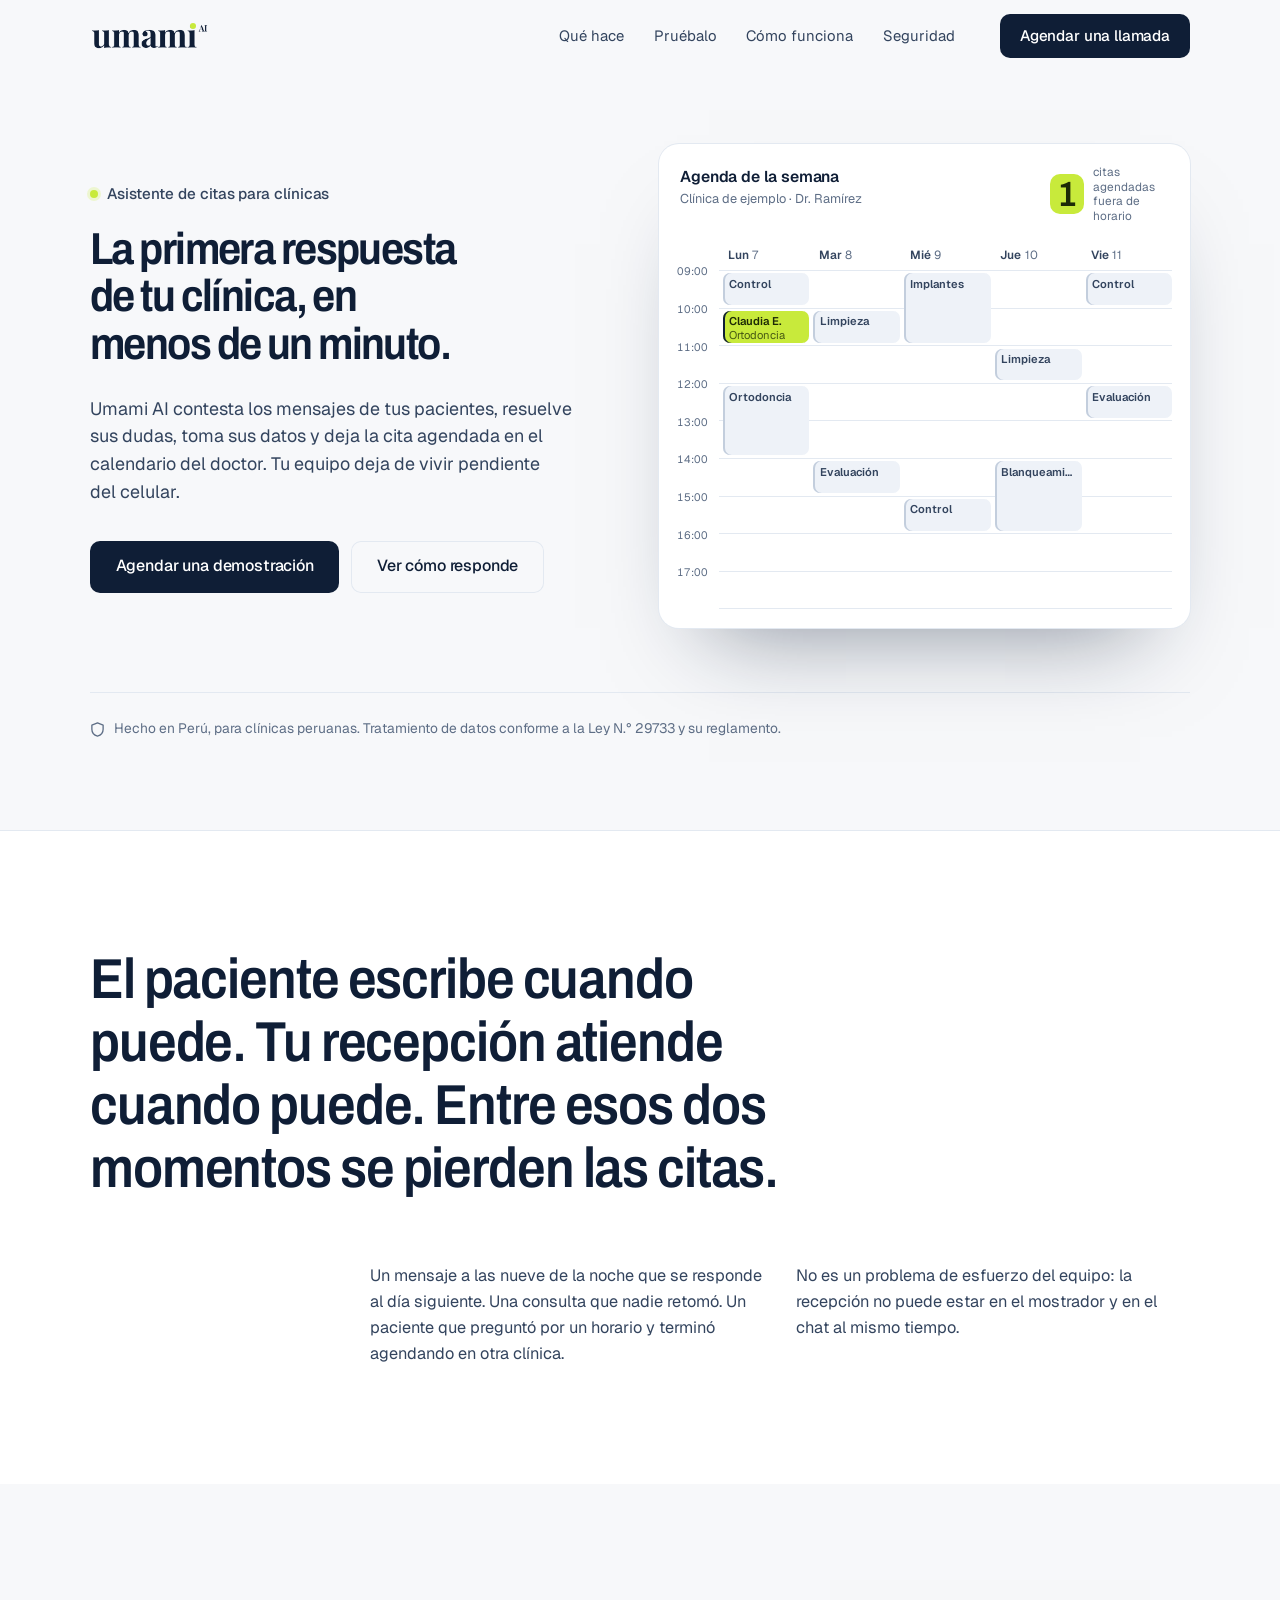
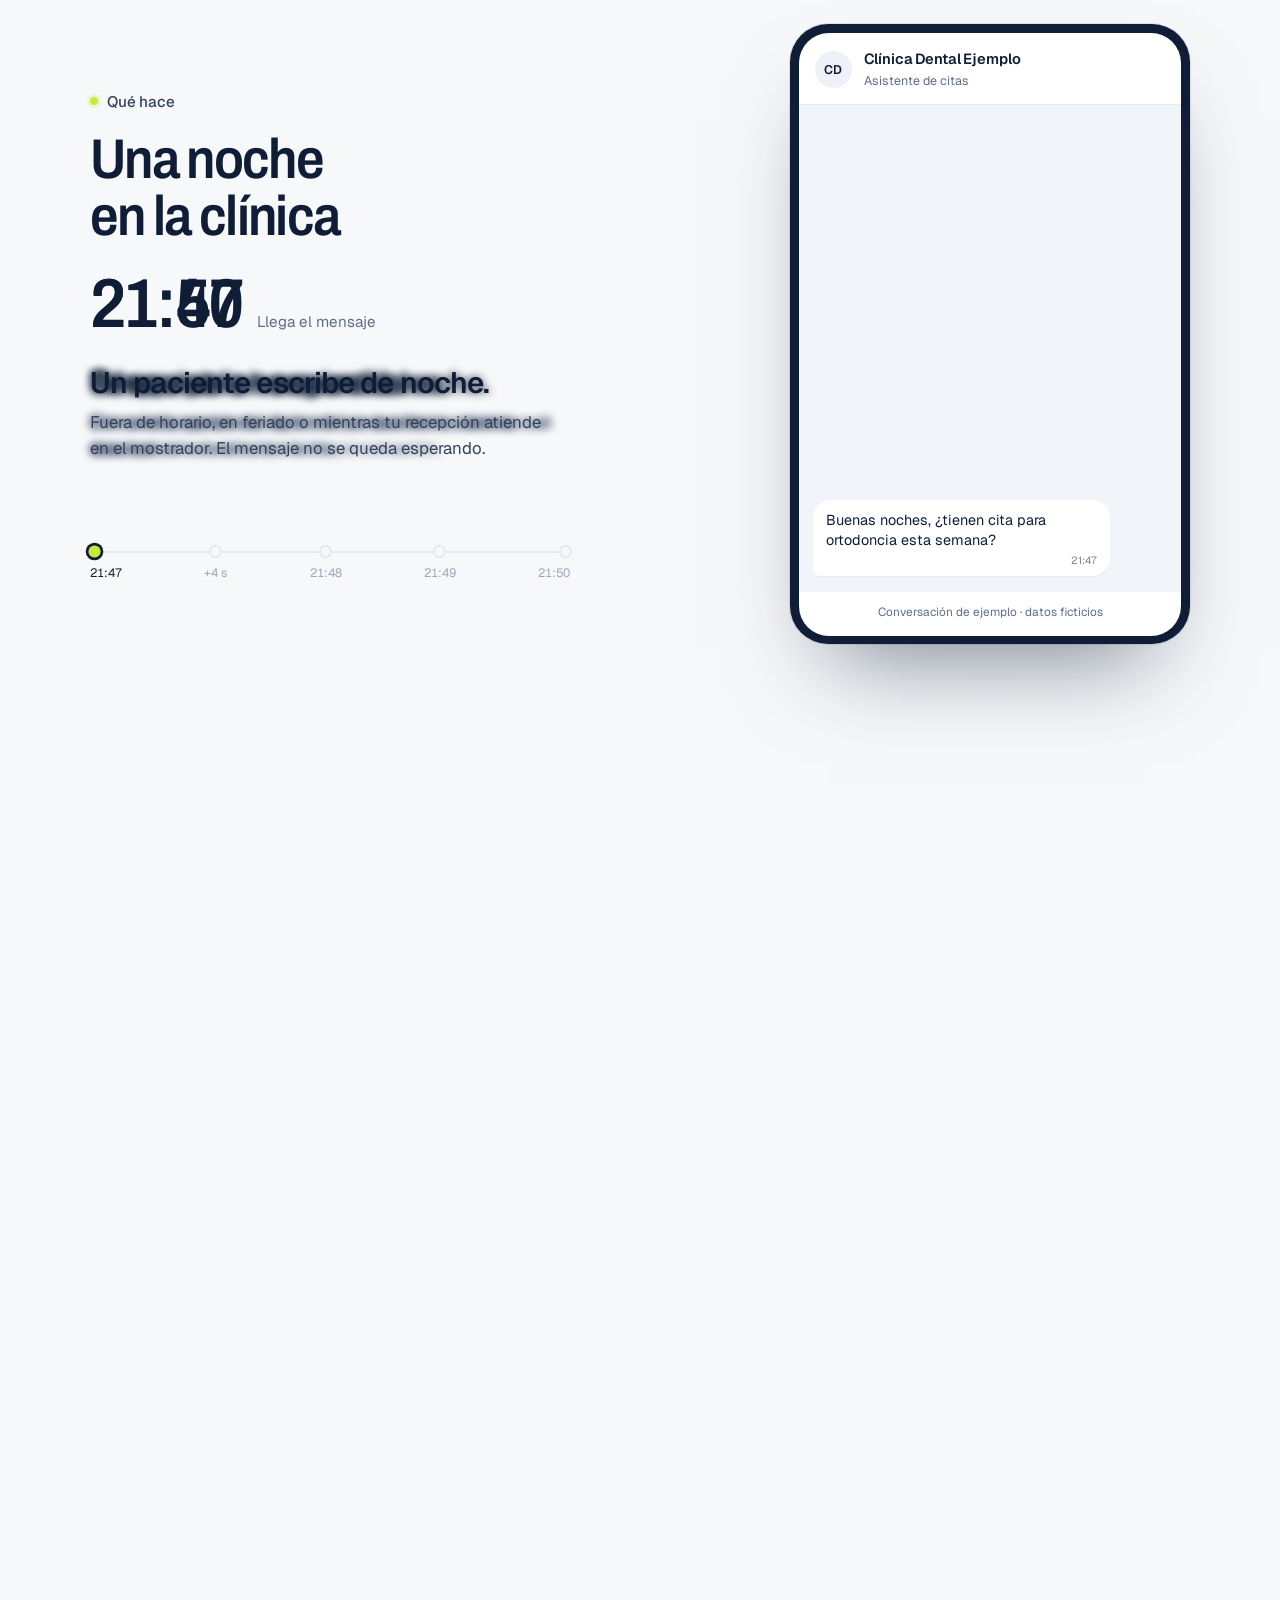
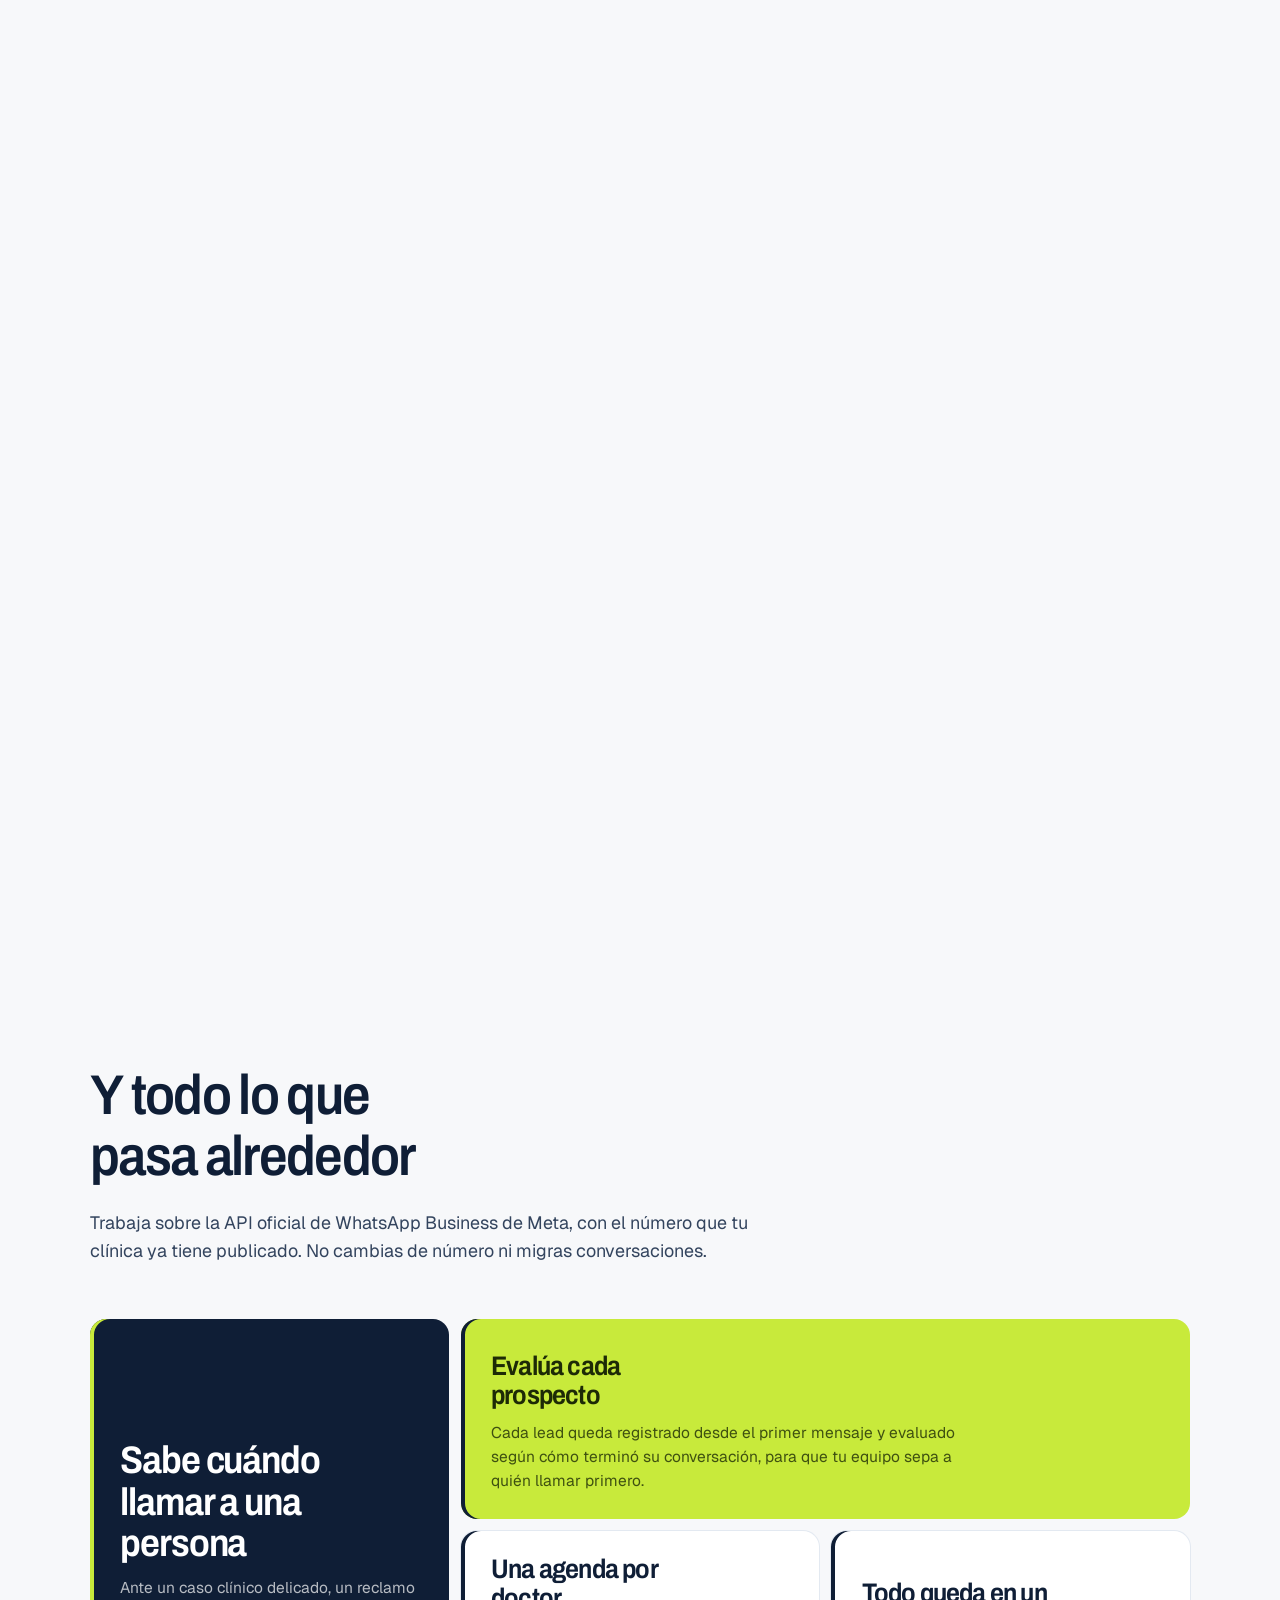
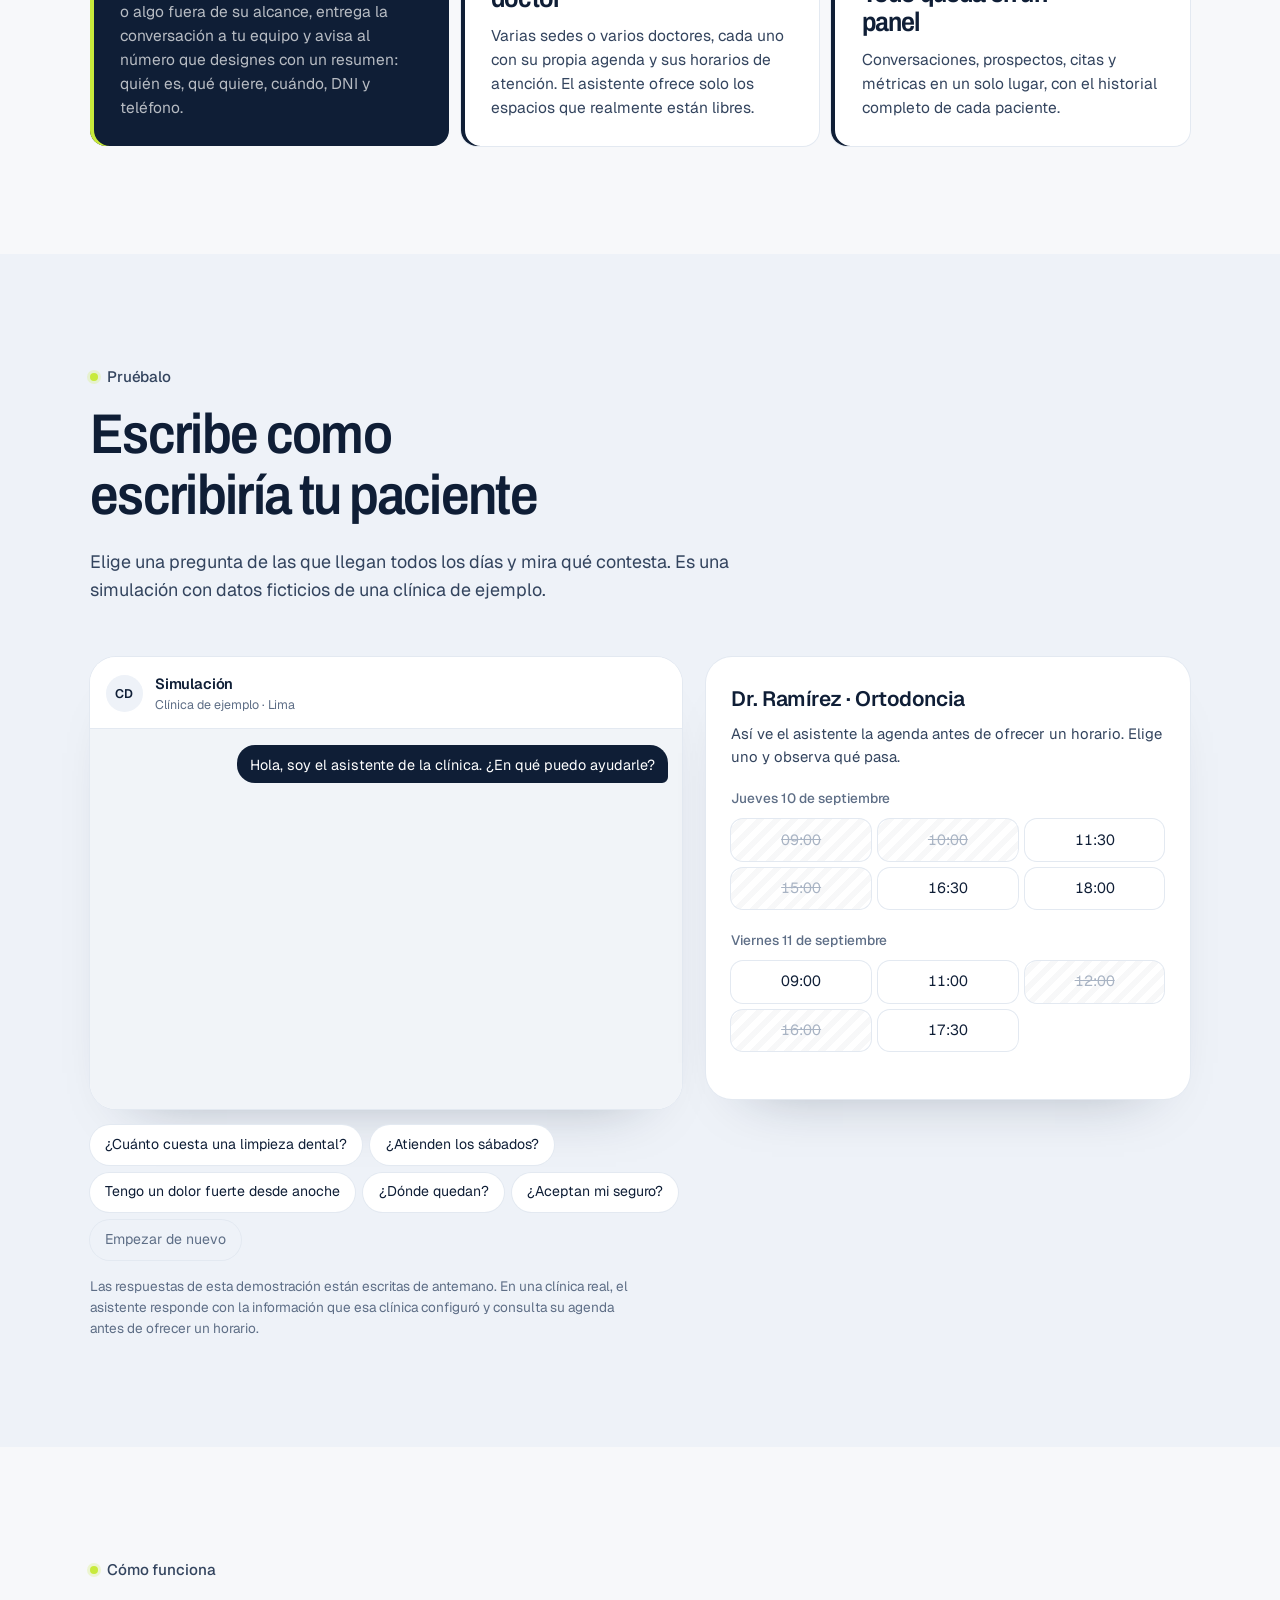
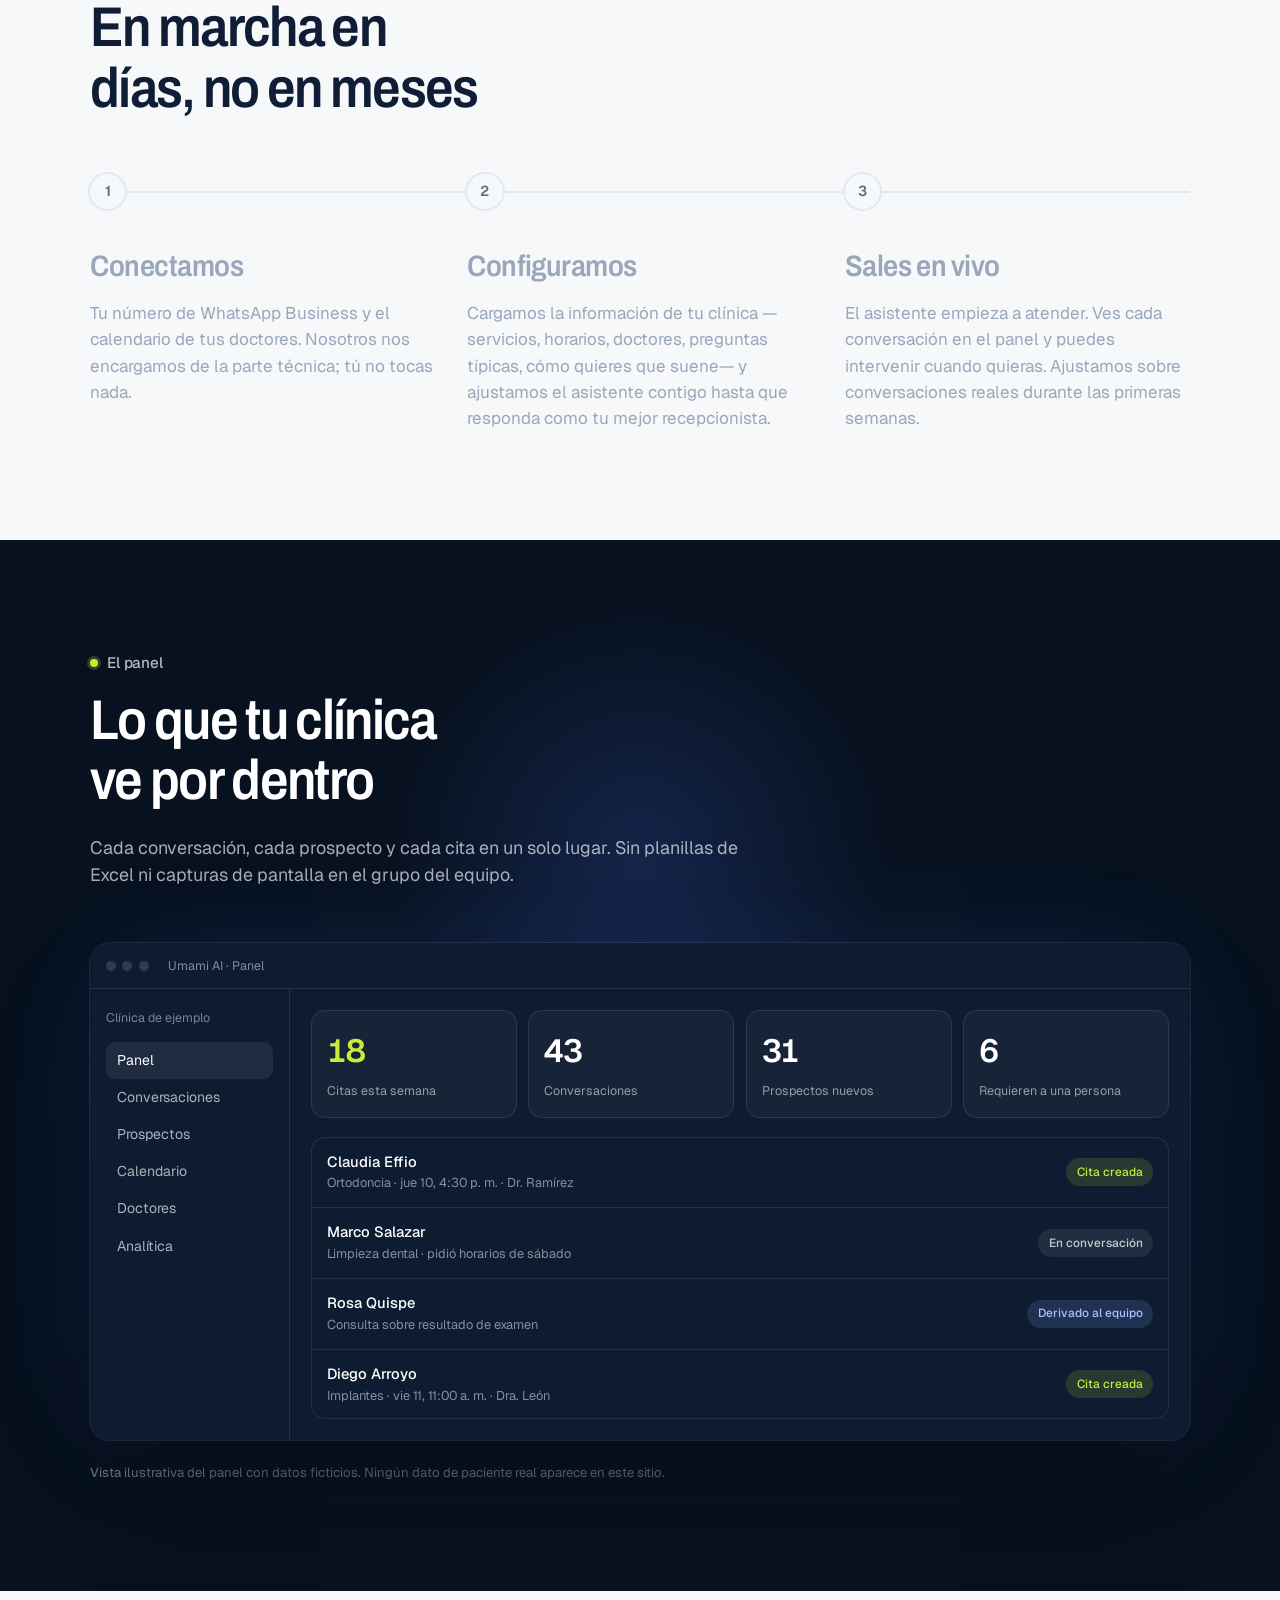
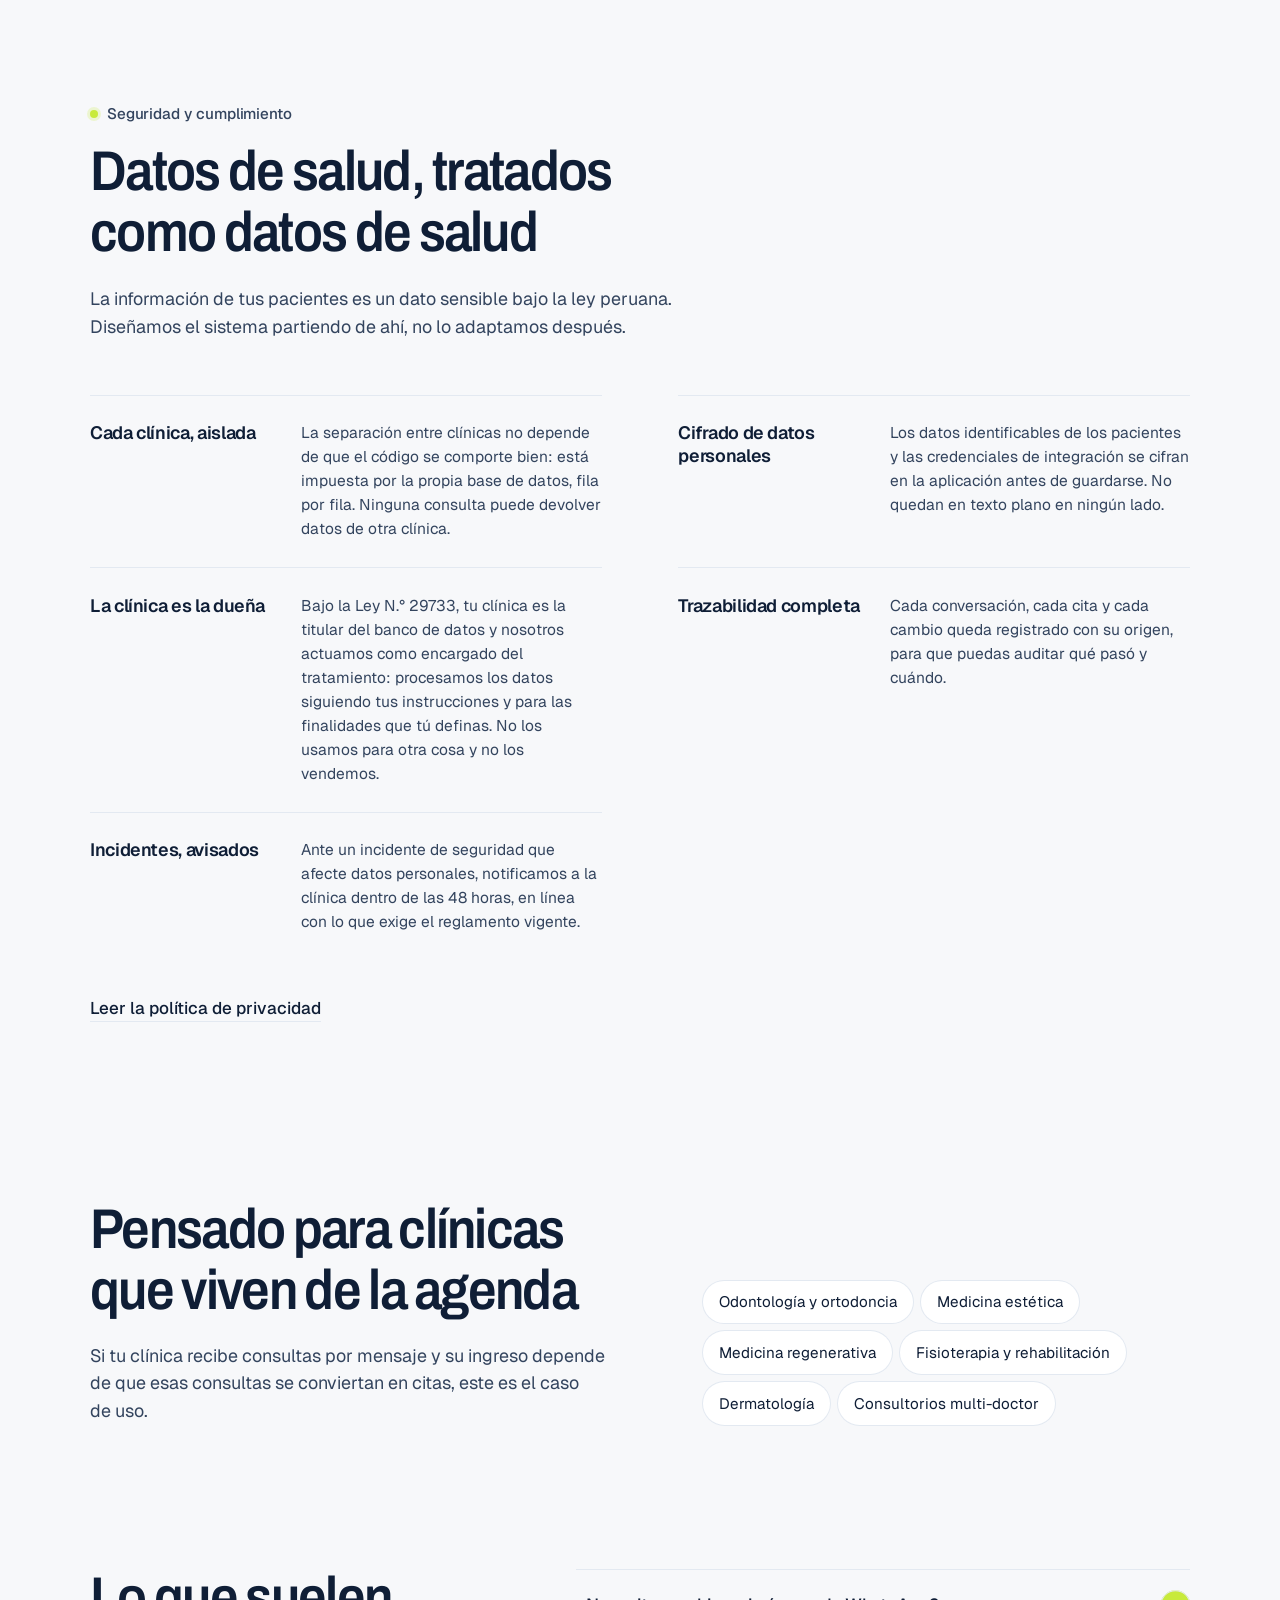
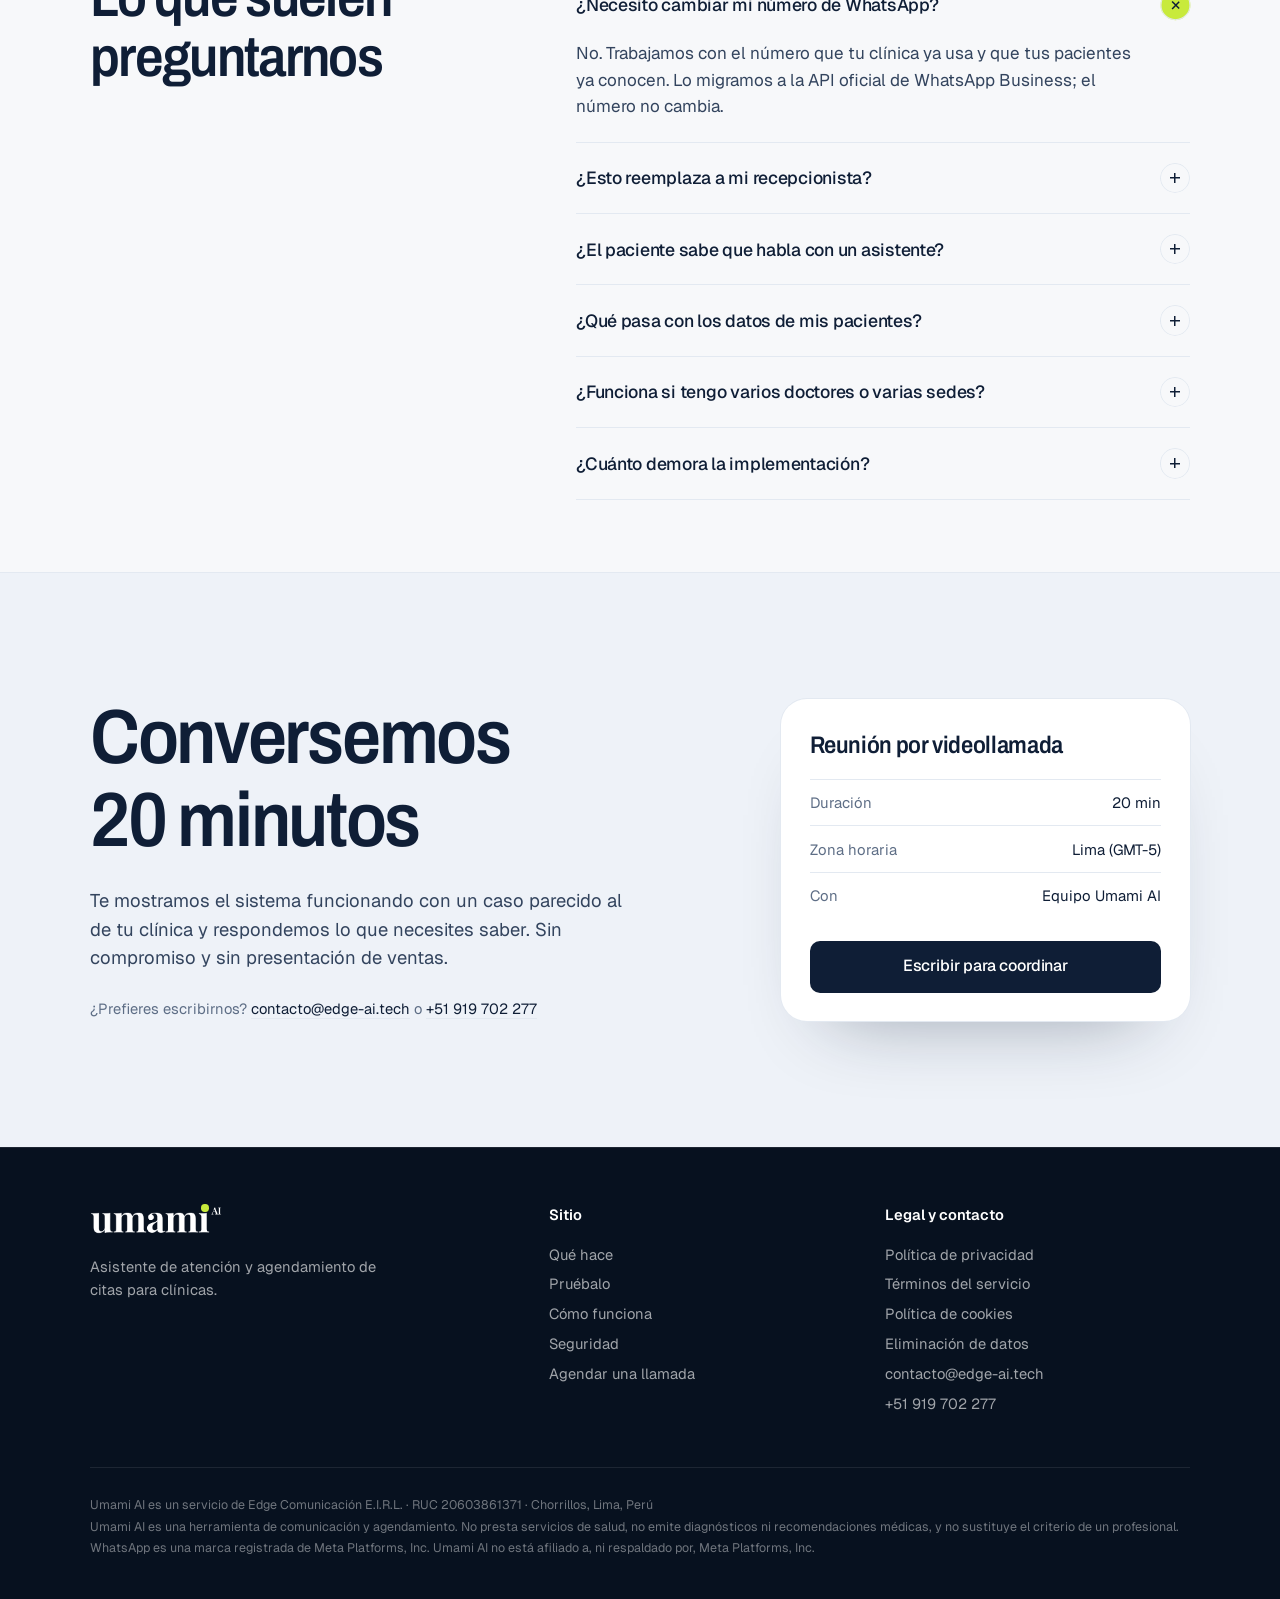
==== commit ff864637: "Option B: the week calendar as the hero - Hero shows a week calendar that fills itself on load: four" ====
--- a/index.html
+++ b/index.html
@@ -13,12 +13,12 @@
 <meta property="og:url" content="https://appointflow.edge-ai.tech/">
 <meta property="og:locale" content="es_PE">
 <meta name="robots" content="index, follow">
-<meta name="theme-color" content="#F6F8FB">
+<meta name="theme-color" content="#F7F8FA">
 <link rel="icon" href="/assets/brand/umami-ai-favicon.png" type="image/png">
 <link rel="apple-touch-icon" href="/assets/brand/umami-ai-icon.png">
 <link rel="preconnect" href="https://fonts.googleapis.com">
 <link rel="preconnect" href="https://fonts.gstatic.com" crossorigin>
-<link rel="stylesheet" href="https://fonts.googleapis.com/css2?family=Geist:wght@300..700&display=swap">
+<link rel="stylesheet" href="https://fonts.googleapis.com/css2?family=Archivo:wdth,wght@62..125,400..700&family=Geist:wght@300..700&display=swap">
 <link rel="stylesheet" href="/assets/styles.css">
 </head>
 <body>
@@ -50,27 +50,28 @@
 
   <!-- Portada -->
   <section class="hero" id="hero">
-    <div class="hero-glow" id="heroGlow" aria-hidden="true"></div>
-    <div class="wrap hero-inner">
-      <p class="kicker load l1"><span class="dot"></span>Asistente de citas para clínicas</p>
-      <h1 class="hero-title">
-        <span class="ln"><span class="load l2">La primera respuesta</span></span>
-        <span class="ln"><span class="load l3">de tu clínica,</span></span>
-        <span class="ln"><span class="load l4 grad">en menos de un minuto.</span></span>
-      </h1>
-      <p class="lede load l5">Umami AI contesta los mensajes de tus pacientes, resuelve sus dudas, toma sus datos y deja la cita agendada en el calendario del doctor. Tu equipo deja de vivir pendiente del celular.</p>
-      <div class="hero-actions load l6">
-        <a class="btn btn-primary btn-lg magnet" href="#contacto"><span>Agendar una demostración</span></a>
-        <a class="btn btn-ghost btn-lg" href="#demo">Ver cómo responde</a>
-      </div>
-
-      <div class="notif load l7" aria-hidden="true">
-        <div class="notif-app"><img src="/assets/brand/umami-ai-icon.png" alt="" width="36" height="36"></div>
-        <div class="notif-body">
-          <div class="notif-top"><b>Paciente nuevo</b><time>21:47</time></div>
-          <p>Buenas noches, ¿tienen cita para ortodoncia esta semana?</p>
-        </div>
-        <div class="notif-done"><svg viewBox="0 0 16 16"><path d="M3.5 8.4l3 3 6-6.6"/></svg>Respondido en 4 s</div>
+    <div class="wrap hero-grid">
+      <div class="hero-copy">
+        <p class="kicker load l1"><span class="dot"></span>Asistente de citas para clínicas</p>
+        <h1 class="hero-title">
+          <span class="ln"><span class="load l2">La primera respuesta</span></span>
+          <span class="ln"><span class="load l3">de tu clínica, en</span></span>
+          <span class="ln"><span class="load l4">menos de un minuto.</span></span>
+        </h1>
+        <p class="lede load l5">Umami AI contesta los mensajes de tus pacientes, resuelve sus dudas, toma sus datos y deja la cita agendada en el calendario del doctor. Tu equipo deja de vivir pendiente del celular.</p>
+        <div class="hero-actions load l6">
+          <a class="btn btn-primary btn-lg magnet" href="#contacto"><span>Agendar una demostración</span></a>
+          <a class="btn btn-ghost btn-lg" href="#demo">Ver cómo responde</a>
+        </div>
+      </div>
+
+      <div class="cal load n1" aria-hidden="true">
+        <div class="cal-head">
+          <div><b>Agenda de la semana</b><span>Clínica de ejemplo · Dr. Ramírez</span></div>
+          <div class="cal-count"><b id="calCount">0</b><span>citas agendadas fuera de horario</span></div>
+        </div>
+        <div class="cal-grid" id="calGrid"></div>
+        <div class="cal-toast" id="calToast"><span class="cal-toast-dot"></span><div><p id="calToastMsg"></p><time id="calToastTime"></time></div></div>
       </div>
 
       <p class="trust load l8">
@@ -81,7 +82,7 @@
   </section>
 
   <!-- El problema: palabras que se encienden con el scroll -->
-  <section class="statement" data-theme="dark">
+  <section class="statement">
     <div class="wrap">
       <p class="scrub" id="scrub">El paciente escribe cuando puede. Tu recepción atiende cuando puede. Entre esos dos momentos se pierden las citas.</p>
       <div class="statement-foot">
@@ -97,7 +98,11 @@
       <div class="wrap story-grid">
         <div class="story-copy">
           <p class="kicker"><span class="dot"></span>Qué hace</p>
-          <h2 class="h2">Una conversación, de principio a fin</h2>
+          <h2 class="h2">Una noche en la clínica</h2>
+          <div class="clock" aria-hidden="true">
+            <span class="clock-time" id="clockTime"><span>21:47</span></span>
+            <span class="clock-sub" id="clockSub">Llega el mensaje</span>
+          </div>
           <ol class="story-steps" id="storySteps">
             <li class="on"><h3>Un paciente escribe de noche.</h3><p>Fuera de horario, en feriado o mientras tu recepción atiende en el mostrador. El mensaje no se queda esperando.</p></li>
             <li><h3>Responde en segundos.</h3><p>Con la información real de tu clínica: qué doctor atiende, qué días, qué se necesita para la cita.</p></li>
@@ -105,7 +110,10 @@
             <li><h3>Ofrece solo horarios libres.</h3><p>Consulta la agenda del doctor antes de ofrecer, y la cita queda puesta durante la misma conversación.</p></li>
             <li><h3>Tu equipo lo encuentra hecho.</h3><p>Cita creada, prospecto registrado y recepción avisada con el resumen.</p></li>
           </ol>
-          <div class="story-dots" id="storyDots" aria-hidden="true"><i class="on"></i><i></i><i></i><i></i><i></i></div>
+          <div class="timeline" aria-hidden="true">
+            <div class="timeline-track"><i id="timelineFill"></i></div>
+            <ol class="timeline-ticks" id="storyDots"><li class="on">21:47</li><li>+4 s</li><li>21:48</li><li>21:49</li><li>21:50</li></ol>
+          </div>
         </div>
         <div class="phone" aria-label="Conversación de ejemplo con datos ficticios">
           <div class="phone-head">
@@ -126,28 +134,24 @@
         <h2 class="h2" data-split>Y todo lo que pasa alrededor</h2>
         <p class="lede" data-rev>Trabaja sobre la API oficial de WhatsApp Business de Meta, con el número que tu clínica ya tiene publicado. No cambias de número ni migras conversaciones.</p>
       </div>
-      <div class="accordion" id="accordion" data-rev>
-        <button class="acc on" type="button" aria-expanded="true">
-          <span class="acc-title">Sabe cuándo llamar a una persona</span>
-          <span class="acc-body">Ante un caso clínico delicado, un reclamo o algo fuera de su alcance, entrega la conversación a tu equipo y avisa al número que designes con un resumen: quién es, qué quiere, cuándo, DNI y teléfono.</span>
-          <span class="acc-bar"><i></i></span>
-        </button>
-        <button class="acc" type="button" aria-expanded="false">
-          <span class="acc-title">Evalúa cada prospecto</span>
-          <span class="acc-body">Cada lead queda registrado desde el primer mensaje y evaluado según cómo terminó su conversación, para que tu equipo sepa a quién llamar primero.</span>
-          <span class="acc-bar"><i></i></span>
-        </button>
-        <button class="acc" type="button" aria-expanded="false">
-          <span class="acc-title">Una agenda por doctor</span>
-          <span class="acc-body">Varias sedes o varios doctores, cada uno con su propia agenda y sus horarios de atención. El asistente ofrece solo los espacios que realmente están libres.</span>
-          <span class="acc-bar"><i></i></span>
-        </button>
-        <button class="acc" type="button" aria-expanded="false">
-          <span class="acc-title">Todo queda en un panel</span>
-          <span class="acc-body">Conversaciones, prospectos, citas y métricas en un solo lugar, con el historial completo de cada paciente.</span>
-          <span class="acc-bar"><i></i></span>
-        </button>
-      </div>
+      <ul class="blocks" data-rev>
+        <li>
+          <h3>Sabe cuándo llamar a una persona</h3>
+          <p>Ante un caso clínico delicado, un reclamo o algo fuera de su alcance, entrega la conversación a tu equipo y avisa al número que designes con un resumen: quién es, qué quiere, cuándo, DNI y teléfono.</p>
+        </li>
+        <li>
+          <h3>Evalúa cada prospecto</h3>
+          <p>Cada lead queda registrado desde el primer mensaje y evaluado según cómo terminó su conversación, para que tu equipo sepa a quién llamar primero.</p>
+        </li>
+        <li>
+          <h3>Una agenda por doctor</h3>
+          <p>Varias sedes o varios doctores, cada uno con su propia agenda y sus horarios de atención. El asistente ofrece solo los espacios que realmente están libres.</p>
+        </li>
+        <li>
+          <h3>Todo queda en un panel</h3>
+          <p>Conversaciones, prospectos, citas y métricas en un solo lugar, con el historial completo de cada paciente.</p>
+        </li>
+      </ul>
     </div>
   </section>
 
@@ -347,7 +351,7 @@
   </section>
 
   <!-- Contacto -->
-  <section class="cta-sec" id="contacto" data-theme="dark">
+  <section class="cta-sec" id="contacto">
     <div class="wrap cta-grid">
       <div>
         <h2 class="h2 cta-title" data-split>Conversemos 20 minutos</h2>
@@ -359,7 +363,7 @@
         <div class="line"><span>Duración</span><span>20 min</span></div>
         <div class="line"><span>Zona horaria</span><span>Lima (GMT-5)</span></div>
         <div class="line"><span>Con</span><span>Equipo Umami AI</span></div>
-        <a class="btn btn-lime btn-lg magnet" href="mailto:contacto@edge-ai.tech?subject=Quiero%20agendar%20una%20demostraci%C3%B3n%20de%20Umami%20AI"><span>Escribir para coordinar</span></a>
+        <a class="btn btn-primary btn-lg magnet" href="mailto:contacto@edge-ai.tech?subject=Quiero%20agendar%20una%20demostraci%C3%B3n%20de%20Umami%20AI"><span>Escribir para coordinar</span></a>
       </div>
     </div>
   </section>
--- a/assets/styles.css
+++ b/assets/styles.css
@@ -5,7 +5,7 @@
   --ink-2:#33445E;      /* texto secundario sobre claro */
   --slate:#5E6E86;      /* texto terciario, notas */
   --mist:#E3E9F1;       /* bordes y separadores */
-  --paper:#F6F8FB;      /* fondo base, frío */
+  --paper:#F7F8FA;      /* fondo base, frío */
   --tint:#EEF2F8;       /* secciones alternas */
   --white:#FFFFFF;
   --night:#07111F;      /* secciones oscuras */
@@ -16,6 +16,7 @@
   --blue:#3F69E0;
 
   --sans:"Geist",ui-sans-serif,system-ui,-apple-system,"Segoe UI",sans-serif;
+  --display:"Archivo","Geist",ui-sans-serif,system-ui,sans-serif;
 
   --wrap:1180px;
   --pad:clamp(1.25rem,4vw,2.5rem);
@@ -45,14 +46,15 @@
 button{font:inherit;color:inherit;background:none;border:0;cursor:pointer}
 ul,ol{list-style:none}
 :focus-visible{outline:2px solid var(--blue);outline-offset:3px;border-radius:6px}
-.dark :focus-visible,.cta-sec :focus-visible,.statement :focus-visible,.site-foot :focus-visible{outline-color:var(--lime)}
+.dark :focus-visible,.site-foot :focus-visible{outline-color:var(--lime)}
 .wrap{max-width:var(--wrap);margin:0 auto;padding:0 var(--pad)}
-.skip{position:absolute;left:1rem;top:-3rem;z-index:100;background:var(--ink);color:#fff;padding:.6rem 1rem;border-radius:999px}
+.skip{position:absolute;left:1rem;top:-3rem;z-index:100;background:var(--ink);color:#fff;padding:.6rem 1rem;border-radius:10px}
 .skip:focus{top:1rem}
 
 /* ---------- tipo ---------- */
 .h2{
-  font-size:clamp(2rem,4.6vw,3.5rem);font-weight:600;line-height:1.02;letter-spacing:-.042em;
+  font-family:var(--display);font-stretch:88%;
+  font-size:clamp(2.1rem,4.4vw,3.5rem);font-weight:600;line-height:1.02;letter-spacing:-.03em;
   max-width:18ch;text-wrap:balance;
 }
 .lede{font-size:clamp(1.05rem,1.4vw,1.2rem);line-height:1.55;color:var(--ink-2);max-width:56ch;text-wrap:pretty}
@@ -76,7 +78,7 @@
 .btn{
   --bg:var(--ink);--fg:#fff;
   display:inline-flex;align-items:center;justify-content:center;gap:.5rem;
-  height:2.75rem;padding:0 1.25rem;border-radius:999px;font-size:.95rem;font-weight:500;letter-spacing:-.01em;
+  height:2.75rem;padding:0 1.25rem;border-radius:10px;font-size:.95rem;font-weight:500;letter-spacing:-.01em;
   background:var(--bg);color:var(--fg);white-space:nowrap;
   transition:transform .5s var(--spring),background-color .3s,color .3s,box-shadow .4s var(--settle);
 }
@@ -137,86 +139,114 @@
 .nav-open{overflow:hidden}
 .nav-open .site-head,.nav-open .site-head .wordmark{color:var(--ink)}
 
-/* ---------- portada ---------- */
-.hero{position:relative;padding:clamp(8.5rem,17vh,11rem) 0 clamp(4rem,9vh,6rem);overflow:hidden;isolation:isolate}
-.hero-glow{
-  position:absolute;z-index:-1;width:min(900px,120vw);aspect-ratio:1;left:50%;top:38%;
-  translate:-50% -50%;border-radius:50%;pointer-events:none;
-  background:
-    radial-gradient(closest-side at 38% 42%,rgba(63,105,224,.16),transparent 70%),
-    radial-gradient(closest-side at 64% 58%,rgba(200,234,59,.2),transparent 70%);
-  filter:blur(10px);
-}
-.hero-inner{display:flex;flex-direction:column;align-items:center;text-align:center}
+/* ---------- portada: asimétrica, editorial ---------- */
+.hero{position:relative;padding:clamp(8rem,16vh,10rem) 0 clamp(4.5rem,10vh,7rem)}
+.hero-grid{display:grid;grid-template-columns:minmax(0,1fr) minmax(0,1.05fr);gap:clamp(2.5rem,5vw,5rem);align-items:center}
 .hero-title{
-  font-size:clamp(2.6rem,8.2vw,6.6rem);font-weight:600;line-height:.98;letter-spacing:-.055em;
-  margin-bottom:1.6rem;
-}
-.hero-title .ln{display:block;overflow:clip;overflow-clip-margin:.18em;padding:0 .04em .06em}
+  font-family:var(--display);font-stretch:88%;font-weight:650;
+  font-size:clamp(2.3rem,3.5vw,3.25rem);line-height:1.02;letter-spacing:-.035em;margin:.2rem 0 1.6rem;
+}
+.hero-title .ln{display:block;overflow:clip;overflow-clip-margin:.2em;padding-bottom:.04em}
 .hero-title .ln>span{display:inline-block}
-.grad{
-  background:linear-gradient(100deg,var(--ink) 0%,var(--blue) 46%,#7BA0FF 68%,var(--ink) 100%);
-  background-size:220% 100%;background-position:0 0;
-  -webkit-background-clip:text;background-clip:text;color:transparent;
-}
-.hero .lede{margin:0 auto 2.2rem;max-width:54ch}
-.hero-actions{display:flex;gap:.75rem;flex-wrap:wrap;justify-content:center}
-.trust{display:flex;gap:.55rem;align-items:flex-start;justify-content:center;margin-top:2.6rem;font-size:.86rem;color:var(--slate);max-width:56ch;text-align:left}
+@media (min-width:981px){.hero-title .ln{white-space:nowrap}}
+.hero .lede{margin-bottom:2.2rem;max-width:50ch}
+.hero-actions{display:flex;gap:.75rem;flex-wrap:wrap}
+.trust{grid-column:1/-1;display:flex;gap:.55rem;align-items:flex-start;padding-top:1.6rem;border-top:1px solid var(--mist);font-size:.86rem;color:var(--slate)}
 .trust svg{flex:none;margin-top:.2rem}
 
-/* notificación que llega y se responde: el momento de carga */
-.notif{
-  position:relative;display:grid;grid-template-columns:auto 1fr;gap:.9rem;align-items:start;
-  margin-top:3.4rem;width:min(440px,100%);padding:1rem 1.1rem 1.05rem;border-radius:22px;text-align:left;
-  background:rgba(255,255,255,.72);-webkit-backdrop-filter:blur(20px) saturate(160%);backdrop-filter:blur(20px) saturate(160%);
-  box-shadow:0 1px 0 rgba(255,255,255,.9) inset,0 30px 60px -30px rgba(15,30,54,.35),0 0 0 1px rgba(15,30,54,.05);
-}
-.notif-app img{width:36px;height:36px;border-radius:9px}
-.notif-top{display:flex;justify-content:space-between;align-items:baseline;font-size:.86rem}
-.notif-top time{color:var(--slate);font-size:.78rem}
-.notif-body p{font-size:.93rem;line-height:1.4;color:var(--ink-2);margin-top:.15rem}
-.notif-done{
-  position:absolute;right:-.6rem;bottom:-1rem;display:inline-flex;align-items:center;gap:.4rem;
-  padding:.42rem .8rem .42rem .55rem;border-radius:999px;background:var(--ink);color:#fff;font-size:.8rem;font-weight:500;
-  box-shadow:0 12px 30px -10px rgba(15,30,54,.6);
-}
-.notif-done svg{width:16px;height:16px;padding:2px;border-radius:50%;background:var(--lime)}
-.notif-done path{fill:none;stroke:var(--lime-ink);stroke-width:2;stroke-linecap:round;stroke-linejoin:round;stroke-dasharray:16;stroke-dashoffset:0}
+/* agenda que se llena sola: el objeto central de la portada */
+.cal{
+  position:relative;border-radius:20px;background:var(--white);padding:1.1rem 1.1rem 1.2rem;
+  box-shadow:0 0 0 1px var(--mist),0 50px 90px -50px rgba(15,30,54,.5);
+}
+.cal-head{display:flex;justify-content:space-between;align-items:flex-start;gap:1rem;padding:.2rem .2rem 1rem}
+.cal-head b{display:block;font-size:.98rem;font-weight:600;letter-spacing:-.01em}
+.cal-head span{display:block;font-size:.8rem;color:var(--slate)}
+.cal-count{display:flex;align-items:center;gap:.6rem;text-align:right}
+.cal-count b{
+  font-family:var(--display);font-stretch:88%;font-size:2.2rem;font-weight:650;line-height:1;letter-spacing:-.04em;
+  min-width:1.4ch;padding:.15rem .5rem;border-radius:10px;background:var(--lime);color:var(--lime-ink);text-align:center;
+  font-variant-numeric:tabular-nums;transition:transform .5s var(--spring);
+}
+.cal-count b.bump{transform:scale(1.12)}
+.cal-count span{max-width:9.5ch;font-size:.74rem;line-height:1.25;color:var(--slate);text-align:left}
+.cal-grid{
+  --row:2.35rem;
+  position:relative;display:grid;grid-template-columns:2.6rem repeat(5,minmax(0,1fr));
+  grid-template-rows:1.9rem repeat(9,var(--row));column-gap:4px;
+}
+.cal-grid::before{
+  content:"";position:absolute;left:2.6rem;right:0;top:1.9rem;bottom:0;pointer-events:none;
+  background:repeating-linear-gradient(to bottom,var(--mist) 0 1px,transparent 1px var(--row));
+}
+.cal-day{grid-row:1;align-self:center;font-size:.74rem;font-weight:600;color:var(--ink-2);padding-left:.35rem}
+.cal-day span{color:var(--slate);font-weight:400;margin-left:.2rem}
+.cal-hour{grid-column:1;font-size:.68rem;color:var(--slate);font-variant-numeric:tabular-nums;transform:translateY(-.45rem)}
+.ev{
+  position:relative;z-index:1;margin:3px 0;border-radius:7px;padding:.28rem .4rem;overflow:hidden;
+  font-size:.7rem;line-height:1.2;background:var(--tint);color:var(--ink-2);box-shadow:inset 2px 0 0 #C3CEDD;
+}
+.ev b{display:block;font-weight:600;white-space:nowrap;overflow:hidden;text-overflow:ellipsis}
+.ev span{display:block;white-space:nowrap;overflow:hidden;text-overflow:ellipsis;opacity:.75}
+.ev-new{background:var(--lime);color:var(--lime-ink);box-shadow:inset 2px 0 0 var(--ink);transform-origin:50% 0}
+.js .ev-new{opacity:0;transform:scaleY(.4)}
+.js .ev-new.in{opacity:1;transform:none;transition:opacity .3s,transform .7s var(--spring)}
+.ev-new::after{content:"";position:absolute;inset:0;border-radius:inherit;box-shadow:0 0 0 0 rgba(200,234,59,.8)}
+.ev-new.in::after{animation:ping 1.1s var(--settle) .15s}
+@keyframes ping{from{box-shadow:0 0 0 0 rgba(200,234,59,.85)}to{box-shadow:0 0 0 12px rgba(200,234,59,0)}}
+.cal-toast{
+  position:absolute;left:-2.2rem;bottom:2.2rem;z-index:3;display:flex;gap:.65rem;align-items:flex-start;
+  width:min(250px,80%);padding:.75rem .85rem;border-radius:14px;background:var(--ink);color:#fff;
+  box-shadow:0 24px 50px -20px rgba(15,30,54,.6);
+  opacity:0;transform:translateY(12px) scale(.96);transition:opacity .35s var(--settle),transform .6s var(--spring);pointer-events:none;
+}
+.cal-toast.show{opacity:1;transform:none}
+.cal-toast-dot{flex:none;width:.55rem;height:.55rem;margin-top:.35rem;border-radius:50%;background:var(--lime);box-shadow:0 0 0 4px rgba(200,234,59,.2)}
+.cal-toast p{font-size:.84rem;line-height:1.35}
+.cal-toast time{display:block;margin-top:.2rem;font-size:.72rem;color:rgba(255,255,255,.55)}
 
 /* coreografía de carga: una sola secuencia orquestada */
 .js .load{opacity:0;transform:translateY(14px)}
-.js .ln .load{opacity:1;transform:translateY(105%) rotate(2deg);filter:blur(6px)}
-.js .load.l7{transform:translateY(40px) scale(.94);filter:blur(10px)}
+.js .ln .load{opacity:1;transform:translateY(108%);filter:blur(4px)}
+.js .cal.load{transform:translateY(30px) scale(.97);filter:blur(8px)}
 .js .loaded .load{opacity:1;transform:none;filter:none;transition:opacity .9s var(--settle),transform 1.1s var(--settle),filter .9s var(--settle)}
 .js .loaded .l1{transition-delay:.05s}
 .js .loaded .l2{transition-delay:.12s}
 .js .loaded .l3{transition-delay:.22s}
 .js .loaded .l4{transition-delay:.32s}
-.js .loaded .l5{transition-delay:.55s}
-.js .loaded .l6{transition-delay:.68s}
-.js .loaded .l7{transition:opacity .8s var(--settle) 1.05s,transform 1s var(--spring) 1.05s,filter .8s var(--settle) 1.05s}
-.js .loaded .l8{transition-delay:1.3s}
-.js .grad{background-position:100% 0}
-.js .loaded .grad{animation:sheen 2.4s .7s var(--settle) both}
-.js .notif-done{opacity:0;transform:scale(.6) translateY(6px)}
-.js .loaded .notif-done{opacity:1;transform:none;transition:opacity .3s 2.25s,transform .7s var(--spring) 2.25s}
-.js .notif-done path{stroke-dashoffset:16}
-.js .loaded .notif-done path{stroke-dashoffset:0;transition:stroke-dashoffset .45s var(--settle) 2.5s}
-@keyframes sheen{from{background-position:100% 0}to{background-position:0 0}}
+.js .loaded .l5{transition-delay:.5s}
+.js .loaded .l6{transition-delay:.62s}
+.js .loaded .n1{transition:opacity .8s var(--settle) .45s,transform 1s var(--spring) .45s,filter .8s var(--settle) .45s}
+.js .loaded .l8{transition-delay:1s}
 
 /* ---------- declaración: palabras que se encienden ---------- */
-.statement{background:var(--night);color:#fff;padding:clamp(6rem,16vh,10rem) 0 clamp(5rem,12vh,8rem)}
-.scrub{font-size:clamp(1.9rem,4.4vw,3.6rem);font-weight:500;line-height:1.1;letter-spacing:-.04em;max-width:22ch;text-wrap:balance}
-.js .scrub .w{opacity:.16;transition:opacity .35s var(--settle)}
+.statement{padding:clamp(5rem,13vh,8.5rem) 0;border-top:1px solid var(--mist);background:var(--white)}
+.scrub{
+  font-family:var(--display);font-stretch:88%;font-weight:600;
+  font-size:clamp(2rem,4.4vw,3.6rem);line-height:1.12;letter-spacing:-.02em;max-width:24ch;text-wrap:balance;
+}
+.js .scrub .w{opacity:.14;transition:opacity .35s var(--settle)}
 .js .scrub .w.lit{opacity:1}
-.statement-foot{display:grid;grid-template-columns:repeat(2,minmax(0,1fr));gap:2rem;margin-top:clamp(3rem,8vh,5rem);max-width:820px;margin-left:auto}
-.statement-foot p{color:rgba(255,255,255,.62);font-size:1.02rem;line-height:1.6}
+.statement-foot{display:grid;grid-template-columns:repeat(2,minmax(0,1fr));gap:2rem;margin-top:clamp(2.5rem,7vh,4.5rem);max-width:820px;margin-left:auto}
+.statement-foot p{color:var(--ink-2);font-size:1.02rem;line-height:1.6}
 
 /* ---------- historia anclada ---------- */
 .story{position:relative;height:calc(var(--steps) * 75vh + 100vh)}
 .story-pin{position:sticky;top:0;height:100vh;height:100svh;display:flex;align-items:center;overflow:hidden}
 .story-grid{width:100%;display:grid;grid-template-columns:minmax(0,1fr) minmax(0,400px);gap:clamp(2rem,6vw,6rem);align-items:center}
-.story-copy .h2{max-width:13ch;margin-bottom:2.6rem}
+.story-copy .h2{max-width:13ch;margin-bottom:1.6rem}
+.clock{display:flex;align-items:baseline;gap:1rem;margin-bottom:1.6rem}
+.clock-time{
+  position:relative;display:inline-block;overflow:clip;overflow-clip-margin:.1em;height:1.02em;
+  font-family:var(--display);font-stretch:88%;font-weight:600;font-size:clamp(3.2rem,5.4vw,4.8rem);line-height:1;letter-spacing:-.04em;
+  font-variant-numeric:lining-nums tabular-nums;
+}
+.clock-time span{display:block}
+.clock-time .roll-in{animation:rollIn .7s var(--settle) both}
+.clock-time .roll-out{position:absolute;left:0;top:0;animation:rollOut .5s var(--settle) both}
+@keyframes rollIn{from{transform:translateY(100%);opacity:0}to{transform:none;opacity:1}}
+@keyframes rollOut{to{transform:translateY(-100%);opacity:0}}
+.clock-sub{font-size:.95rem;color:var(--slate)}
 .story-steps{position:relative;min-height:9.5rem}
 .story-steps li{position:absolute;inset:0 auto auto 0;max-width:30rem;pointer-events:none}
 .story-steps h3{font-size:clamp(1.4rem,2.3vw,1.9rem);font-weight:600;letter-spacing:-.03em;line-height:1.12;margin-bottom:.6rem}
@@ -225,10 +255,19 @@
 .story-steps li.on>*{opacity:1;transform:none;filter:none}
 .story-steps li.on p{transition-delay:.06s}
 .story-steps li.gone>*{transform:translateY(-22px)}
-.story-dots{display:flex;gap:.45rem;margin-top:1.8rem}
-.story-dots i{height:.4rem;width:.4rem;border-radius:999px;background:var(--mist);transition:width .6s var(--spring),background-color .4s}
-.story-dots i.done{background:var(--ink-2)}
-.story-dots i.on{width:1.9rem;background:var(--lime)}
+.timeline{margin-top:2rem;max-width:30rem}
+.timeline-track{position:relative;height:2px;background:var(--mist);border-radius:2px}
+.timeline-track i{position:absolute;inset:0;background:var(--ink);transform-origin:0 50%;transform:scaleX(0);transition:transform .8s var(--settle);border-radius:2px}
+.timeline-ticks{display:flex;justify-content:space-between;margin-top:.7rem}
+.timeline-ticks li{position:relative;font-size:.76rem;color:#9AA7BA;font-variant-numeric:tabular-nums;transition:color .4s}
+.timeline-ticks li::before{
+  content:"";position:absolute;left:50%;top:-1.05rem;width:.55rem;height:.55rem;margin-left:-.275rem;border-radius:50%;
+  background:var(--paper);box-shadow:0 0 0 2px var(--mist);transition:background-color .4s,box-shadow .4s,transform .6s var(--spring);
+}
+.timeline-ticks li:first-child::before{left:0;margin-left:0}.timeline-ticks li:last-child::before{left:auto;right:0;margin-left:0}
+.timeline-ticks li.done,.timeline-ticks li.on{color:var(--ink)}
+.timeline-ticks li.done::before{background:var(--ink);box-shadow:0 0 0 2px var(--ink)}
+.timeline-ticks li.on::before{background:var(--lime);box-shadow:0 0 0 2px var(--ink);transform:scale(1.35)}
 
 .phone{
   position:relative;display:flex;flex-direction:column;height:min(620px,72vh);border-radius:38px;padding:.55rem;
@@ -282,35 +321,22 @@
 .js [data-rev]{opacity:0;transform:translateY(18px);transition:opacity .8s var(--settle),transform .9s var(--settle)}
 .js [data-rev].seen{opacity:1;transform:none}
 
-/* ---------- acordeón ---------- */
-.accordion{display:flex;gap:.75rem;height:clamp(340px,46vh,420px)}
-.acc{
-  position:relative;flex:1 1 0;min-width:0;display:flex;flex-direction:column;justify-content:flex-end;
-  padding:1.6rem;border-radius:var(--r-lg);text-align:left;overflow:hidden;
-  background:var(--white);box-shadow:0 0 0 1px var(--mist);
-  transition:flex-grow .8s var(--spring),background-color .5s var(--settle),color .5s,box-shadow .5s;
-}
-.acc::before{
-  content:"";position:absolute;top:1.6rem;left:1.6rem;width:.6rem;height:.6rem;border-radius:50%;
-  background:var(--mist);transition:background-color .4s,transform .6s var(--spring);
-}
-.acc.on{flex-grow:3.4;background:var(--ink);color:#fff;box-shadow:0 40px 70px -40px rgba(15,30,54,.6)}
-.acc.on::before{background:var(--lime);transform:scale(1.25)}
-.acc:not(.on):hover{background:#FBFCFE;box-shadow:0 0 0 1px #CBD5E3}
-.acc-title{
-  font-size:clamp(1.1rem,1.7vw,1.5rem);font-weight:600;letter-spacing:-.03em;line-height:1.15;
-  writing-mode:vertical-rl;transform:rotate(180deg);align-self:flex-start;white-space:nowrap;
-}
-.acc.on .acc-title{writing-mode:horizontal-tb;transform:none;white-space:normal;max-width:22ch;animation:fadeUp .7s var(--settle) .18s both}
-.acc-body{display:block;max-width:46ch;color:rgba(255,255,255,.7);font-size:1rem;line-height:1.55;max-height:0;opacity:0;overflow:hidden}
-.acc.on .acc-body{max-height:12rem;opacity:1;margin-top:.8rem;animation:fadeUp .7s var(--settle) .28s both}
-.acc-bar{position:absolute;left:1.6rem;right:1.6rem;bottom:0;height:2px;background:rgba(255,255,255,.08);opacity:0}
-.acc-bar i{display:block;height:100%;width:100%;background:var(--lime);transform-origin:0 50%;transform:scaleX(0)}
-.acc.on .acc-bar{opacity:1}
-.accordion.auto .acc.on .acc-bar i{animation:fill 7s linear forwards}
-.accordion.paused .acc.on .acc-bar i{animation-play-state:paused}
-@keyframes fill{to{transform:scaleX(1)}}
-@keyframes fadeUp{from{opacity:0;transform:translateY(12px)}to{opacity:1;transform:none}}
+/* ---------- alrededor: bloques como eventos de agenda ---------- */
+.blocks{display:grid;grid-template-columns:repeat(3,minmax(0,1fr));grid-auto-rows:minmax(12.5rem,auto);gap:.75rem}
+.blocks li{
+  position:relative;display:flex;flex-direction:column;justify-content:flex-end;padding:1.5rem 1.6rem 1.6rem 1.9rem;
+  border-radius:16px;background:var(--white);box-shadow:inset 4px 0 0 var(--ink),0 0 0 1px var(--mist);
+  transition:transform .6s var(--spring),box-shadow .4s;
+}
+.blocks li:hover{transform:translateY(-3px);box-shadow:inset 4px 0 0 var(--ink),0 0 0 1px #CBD5E3,0 24px 40px -30px rgba(15,30,54,.4)}
+.blocks li:nth-child(1){grid-row:span 2;background:var(--ink);color:#fff;box-shadow:inset 4px 0 0 var(--lime)}
+.blocks li:nth-child(1):hover{box-shadow:inset 4px 0 0 var(--lime),0 30px 50px -30px rgba(15,30,54,.7)}
+.blocks li:nth-child(2){grid-column:span 2;background:var(--lime);color:var(--lime-ink);box-shadow:inset 4px 0 0 var(--ink)}
+.blocks li:nth-child(2) p{color:rgba(29,42,6,.8)}
+.blocks h3{font-family:var(--display);font-stretch:88%;font-size:clamp(1.4rem,2.1vw,1.85rem);font-weight:650;letter-spacing:-.03em;line-height:1.08;margin-bottom:.7rem;max-width:16ch}
+.blocks li:nth-child(1) h3{font-size:clamp(1.8rem,3vw,2.6rem);max-width:11ch}
+.blocks p{font-size:.97rem;line-height:1.55;color:var(--ink-2);max-width:48ch}
+.blocks li:nth-child(1) p{color:rgba(255,255,255,.7)}
 
 /* ---------- demo ---------- */
 .demo-grid{display:grid;grid-template-columns:minmax(0,1.1fr) minmax(0,.9fr);gap:1.5rem;align-items:start}
@@ -353,7 +379,7 @@
   background:var(--paper);box-shadow:0 0 0 2px var(--mist);font-size:.9rem;font-weight:600;color:var(--slate);
   transition:box-shadow .4s,background-color .4s,color .4s,transform .6s var(--spring);
 }
-.step h3{font-size:1.5rem;font-weight:600;letter-spacing:-.03em;margin:1.2rem 0 .6rem;transition:color .4s}
+.step h3{font-family:var(--display);font-stretch:88%;font-size:1.85rem;font-weight:600;letter-spacing:-.015em;margin:1.2rem 0 .6rem;transition:color .4s}
 .step p{color:var(--ink-2);max-width:36ch;transition:color .4s}
 .js .step:not(.on) h3,.js .step:not(.on) p{color:#9AA7BA}
 .step.on .step-n{background:var(--ink);color:var(--lime);box-shadow:0 0 0 2px var(--ink);transform:scale(1.08)}
@@ -441,25 +467,17 @@
 .ans a{text-decoration:underline;text-underline-offset:3px}
 
 /* ---------- contacto ---------- */
-.cta-sec{position:relative;background:var(--night);color:#fff;padding:clamp(6rem,14vh,9rem) 0;overflow:hidden;isolation:isolate}
-.cta-sec::before{
-  content:"";position:absolute;z-index:-1;width:900px;aspect-ratio:1;right:-260px;top:-300px;border-radius:50%;
-  background:radial-gradient(closest-side,rgba(200,234,59,.16),transparent 70%);
-}
+.cta-sec{position:relative;background:var(--tint);padding:clamp(6rem,14vh,9rem) 0;border-top:1px solid var(--mist)}
 .cta-grid{display:grid;grid-template-columns:minmax(0,1.2fr) minmax(0,.8fr);gap:clamp(2rem,6vw,5rem);align-items:center}
-.cta-title{font-size:clamp(2.4rem,6vw,4.6rem);max-width:12ch}
-.cta-lede{margin-top:1.4rem;font-size:1.15rem;line-height:1.55;color:rgba(255,255,255,.72);max-width:46ch}
-.cta-alt{margin-top:1.6rem;font-size:.92rem;color:rgba(255,255,255,.5)}
-.cta-alt a{color:#fff;border-bottom:1px solid rgba(255,255,255,.25)}
-.cta-alt a:hover{border-color:#fff}
-.cta-card{
-  padding:1.8rem;border-radius:var(--r-lg);background:rgba(255,255,255,.045);
-  box-shadow:inset 0 0 0 1px var(--night-line),inset 0 1px 0 rgba(255,255,255,.08);
-  -webkit-backdrop-filter:blur(12px);backdrop-filter:blur(12px);
-}
-.cta-card b{display:block;font-size:1.15rem;font-weight:600;letter-spacing:-.02em;margin-bottom:.9rem}
-.cta-card .line{display:flex;justify-content:space-between;padding:.7rem 0;border-top:1px solid var(--night-line);font-size:.93rem;color:rgba(255,255,255,.6)}
-.cta-card .line span:last-child{color:#fff}
+.cta-title{font-size:clamp(2.6rem,6vw,4.8rem);max-width:12ch}
+.cta-lede{margin-top:1.4rem;font-size:1.15rem;line-height:1.55;color:var(--ink-2);max-width:46ch}
+.cta-alt{margin-top:1.6rem;font-size:.92rem;color:var(--slate)}
+.cta-alt a{color:var(--ink);border-bottom:1px solid var(--mist)}
+.cta-alt a:hover{border-color:var(--ink)}
+.cta-card{padding:1.8rem;border-radius:var(--r-lg);background:var(--white);box-shadow:0 0 0 1px var(--mist),0 40px 80px -50px rgba(15,30,54,.45)}
+.cta-card b{display:block;font-family:var(--display);font-stretch:88%;font-size:1.5rem;font-weight:600;letter-spacing:-.015em;margin-bottom:.9rem}
+.cta-card .line{display:flex;justify-content:space-between;padding:.7rem 0;border-top:1px solid var(--mist);font-size:.93rem;color:var(--slate)}
+.cta-card .line span:last-child{color:var(--ink)}
 .cta-card .btn{width:100%;margin-top:1.4rem}
 
 /* ---------- pie ---------- */
@@ -473,9 +491,9 @@
 
 /* ---------- páginas legales ---------- */
 .legal{max-width:calc(70ch + 2 * var(--pad));padding-top:clamp(7.5rem,14vh,9rem);padding-bottom:5rem;margin:0 auto}
-.legal h1{font-size:clamp(2.2rem,5vw,3.2rem);font-weight:600;letter-spacing:-.045em;line-height:1.02;margin:1.2rem 0 .8rem}
+.legal h1{font-family:var(--display);font-stretch:88%;font-size:clamp(2.4rem,5vw,3.4rem);font-weight:600;letter-spacing:-.02em;line-height:1.04;margin:1.2rem 0 .8rem}
 .legal .updated{font-size:.82rem;color:var(--slate);margin-bottom:2.6rem;display:block}
-.legal h2{font-size:1.35rem;font-weight:600;letter-spacing:-.025em;margin:2.6rem 0 .7rem;line-height:1.2}
+.legal h2{font-family:var(--display);font-stretch:88%;font-size:1.55rem;font-weight:600;letter-spacing:-.01em;margin:2.6rem 0 .7rem;line-height:1.2}
 .legal h3{font-size:1rem;font-weight:600;margin:1.5rem 0 .45rem}
 .legal p{margin-bottom:.95rem;color:var(--ink-2);line-height:1.65}
 .legal ul{list-style:disc;padding-left:1.2rem;margin-bottom:1rem}
@@ -493,19 +511,21 @@
   .burger{display:block}
   .story-grid{grid-template-columns:1fr;gap:1.2rem;align-content:center;padding-top:72px}
   .story-copy .h2{display:none}
-  .story-copy .kicker{margin-bottom:.6rem}
+  .story-copy .kicker{display:none}
   .story-steps{min-height:7.6rem}
   .story-steps h3{font-size:1.3rem;margin-bottom:.35rem}
   .story-steps p{font-size:.95rem}
-  .story-dots{margin-top:.6rem}
+  .clock{margin-bottom:.6rem}
+  .clock-time{font-size:2.6rem}
+  .timeline{margin-top:1rem}
+  .hero-grid{grid-template-columns:1fr;align-items:start}
+  .cal{max-width:560px}
+  .cal-toast{left:auto;right:1rem;bottom:1rem}
+  .blocks{grid-template-columns:repeat(2,minmax(0,1fr))}
+  .blocks li:nth-child(1){grid-row:auto;grid-column:span 2}
   .phone{height:min(470px,56svh);width:min(400px,100%);margin:0 auto;border-radius:32px}
   .phone-head{border-radius:25px 25px 0 0}.phone-foot{border-radius:0 0 25px 25px}
   .demo-grid,.who-grid,.faq-wrap,.cta-grid{grid-template-columns:1fr}
-  .accordion{flex-direction:column;height:auto}
-  .acc{flex:none;padding:1.2rem 1.3rem 1.3rem 3rem}
-  .acc::before{top:1.55rem;left:1.3rem}
-  .acc-title,.acc.on .acc-title{writing-mode:horizontal-tb;transform:none;white-space:normal;max-width:none}
-  .acc-bar{left:1.3rem;right:1.3rem}
   .secure{grid-template-columns:1fr}
   .app-body{grid-template-columns:1fr}
   .app-side{display:none}
@@ -519,7 +539,14 @@
   .rail i{transform-origin:50% 0;transform:scaleY(0)}
   .step .step-n{top:0;left:-3.4rem}
   .step h3{margin-top:.2rem}
-  .notif-done{right:.4rem}
+  .blocks{grid-template-columns:1fr;grid-auto-rows:auto}
+  .blocks li,.blocks li:nth-child(1),.blocks li:nth-child(2){grid-column:auto;min-height:0}
+  .cal{padding:.8rem .7rem 1rem}
+  .cal-grid{--row:2.1rem;grid-template-columns:2.1rem repeat(5,minmax(0,1fr));column-gap:3px}
+  .cal-grid::before{left:2.1rem}
+  .ev{padding:.22rem .3rem;font-size:.62rem}
+  .ev span{display:none}
+  .cal-day span{display:none}
   .foot-grid{grid-template-columns:1fr}
   .what{white-space:nowrap;overflow:hidden;text-overflow:ellipsis}
   .ans p{padding-right:0}
@@ -529,7 +556,7 @@
 @media (prefers-reduced-motion:reduce){
   html{scroll-behavior:auto}
   *,*::before,*::after{animation-duration:.01ms!important;animation-iteration-count:1!important;transition-duration:.15s!important;transition-delay:0s!important}
-  .js .load,.js .ln .load,.js [data-rev],.js [data-split] .wd>span,.js .notif-done{opacity:1!important;transform:none!important;filter:none!important}
+  .js .load,.js .ln .load,.js .cal.load,.js .ev-new,.js [data-rev],.js [data-split] .wd>span{opacity:1!important;transform:none!important;filter:none!important}
   .js .app{--p:1}
   .js .app .row{opacity:1;transform:none}
   .js .scrub .w{opacity:1}
@@ -538,7 +565,6 @@
 @media (prefers-reduced-transparency:reduce){
   .site-head::before{background:var(--paper);-webkit-backdrop-filter:none;backdrop-filter:none}
   .site-head.on-dark::before{background:var(--night)}
-  .notif,.drawer,.cta-card{-webkit-backdrop-filter:none;backdrop-filter:none}
-  .notif{background:var(--white)}
+  .drawer{-webkit-backdrop-filter:none;backdrop-filter:none}
   .drawer{background:var(--paper)}
 }
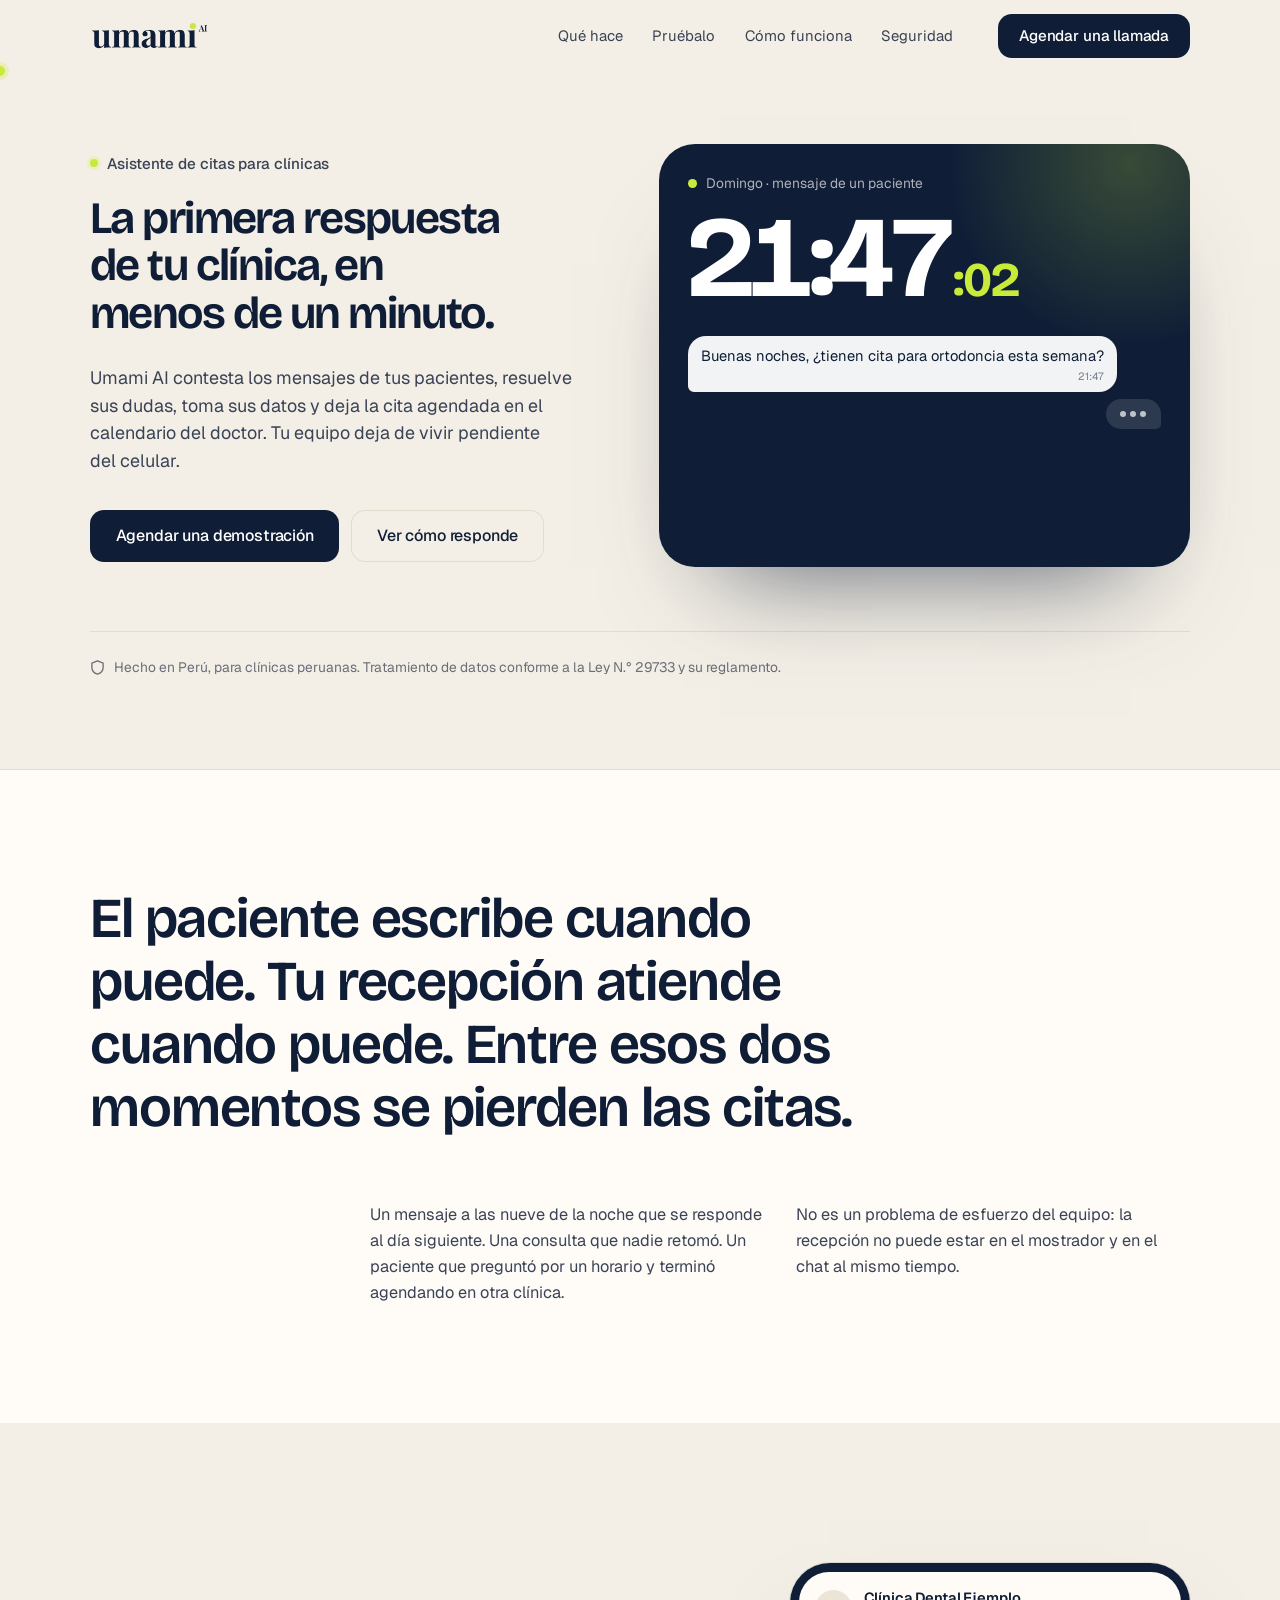
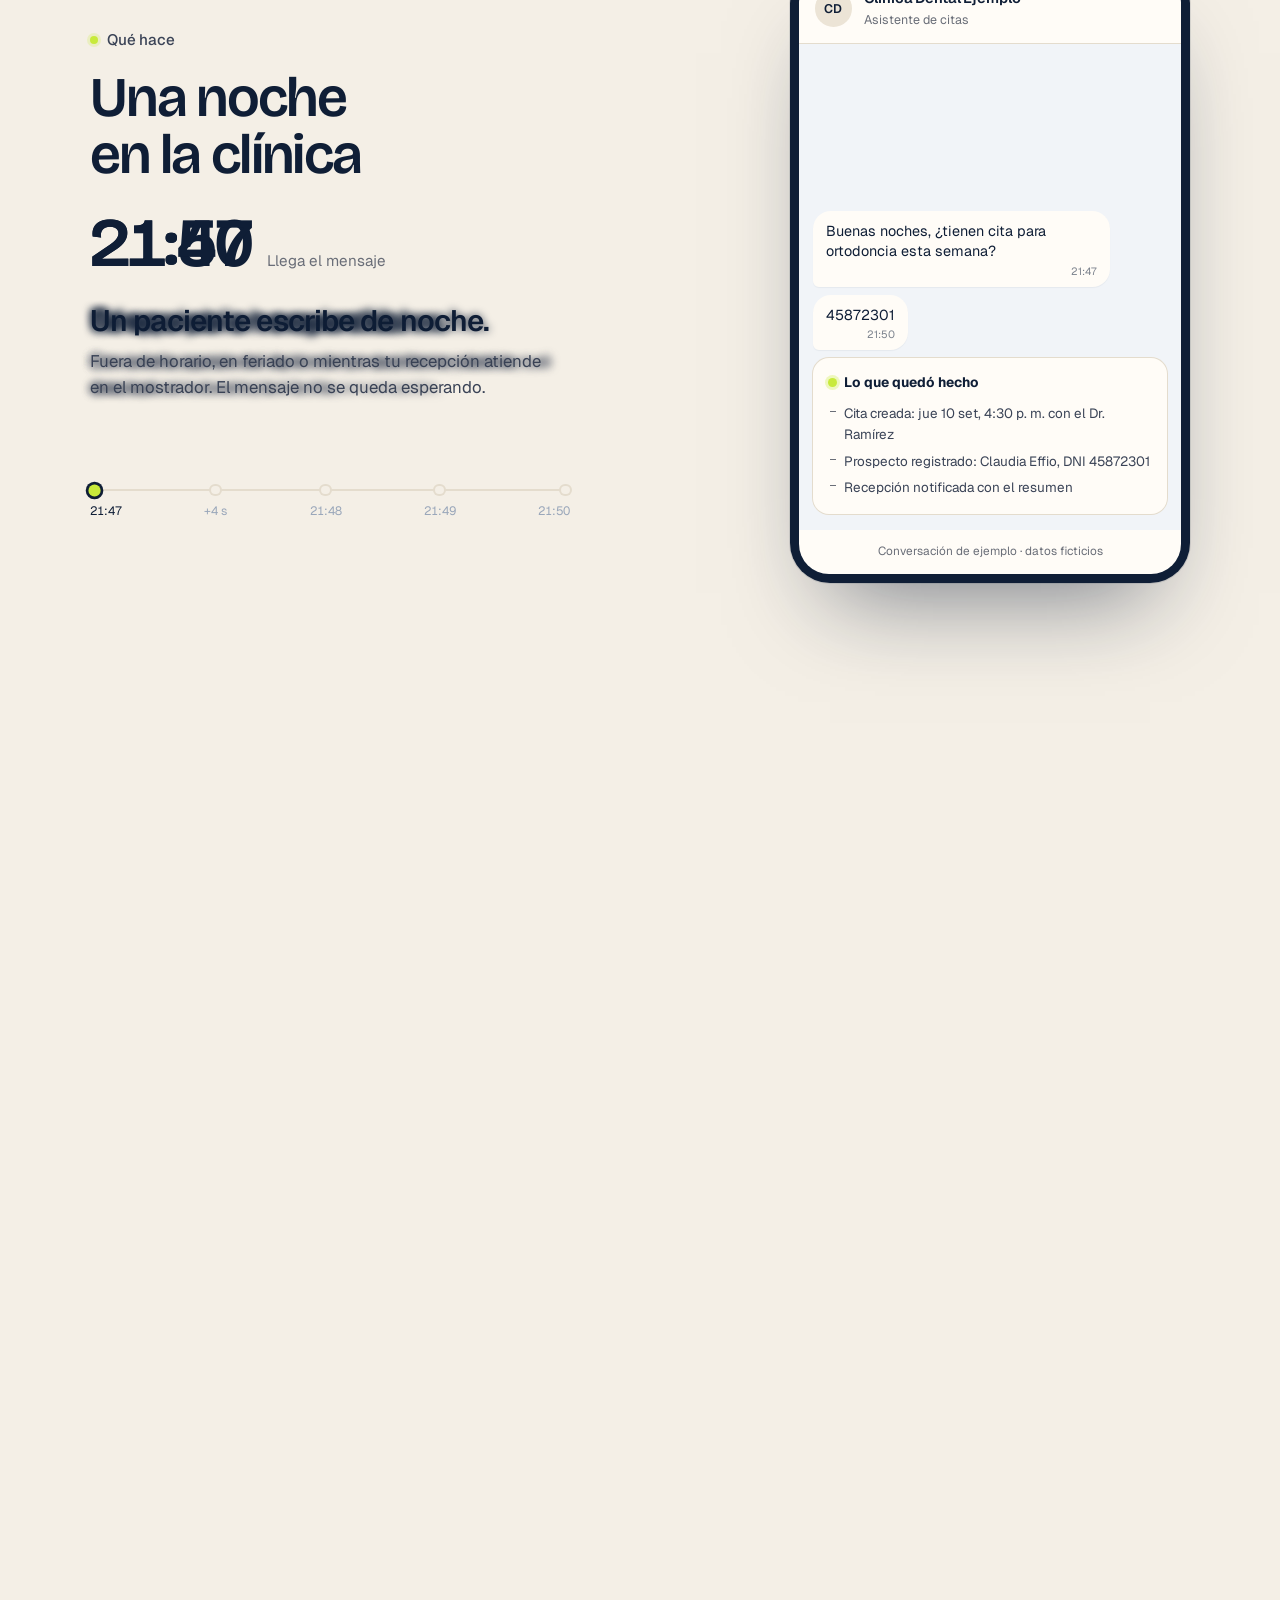
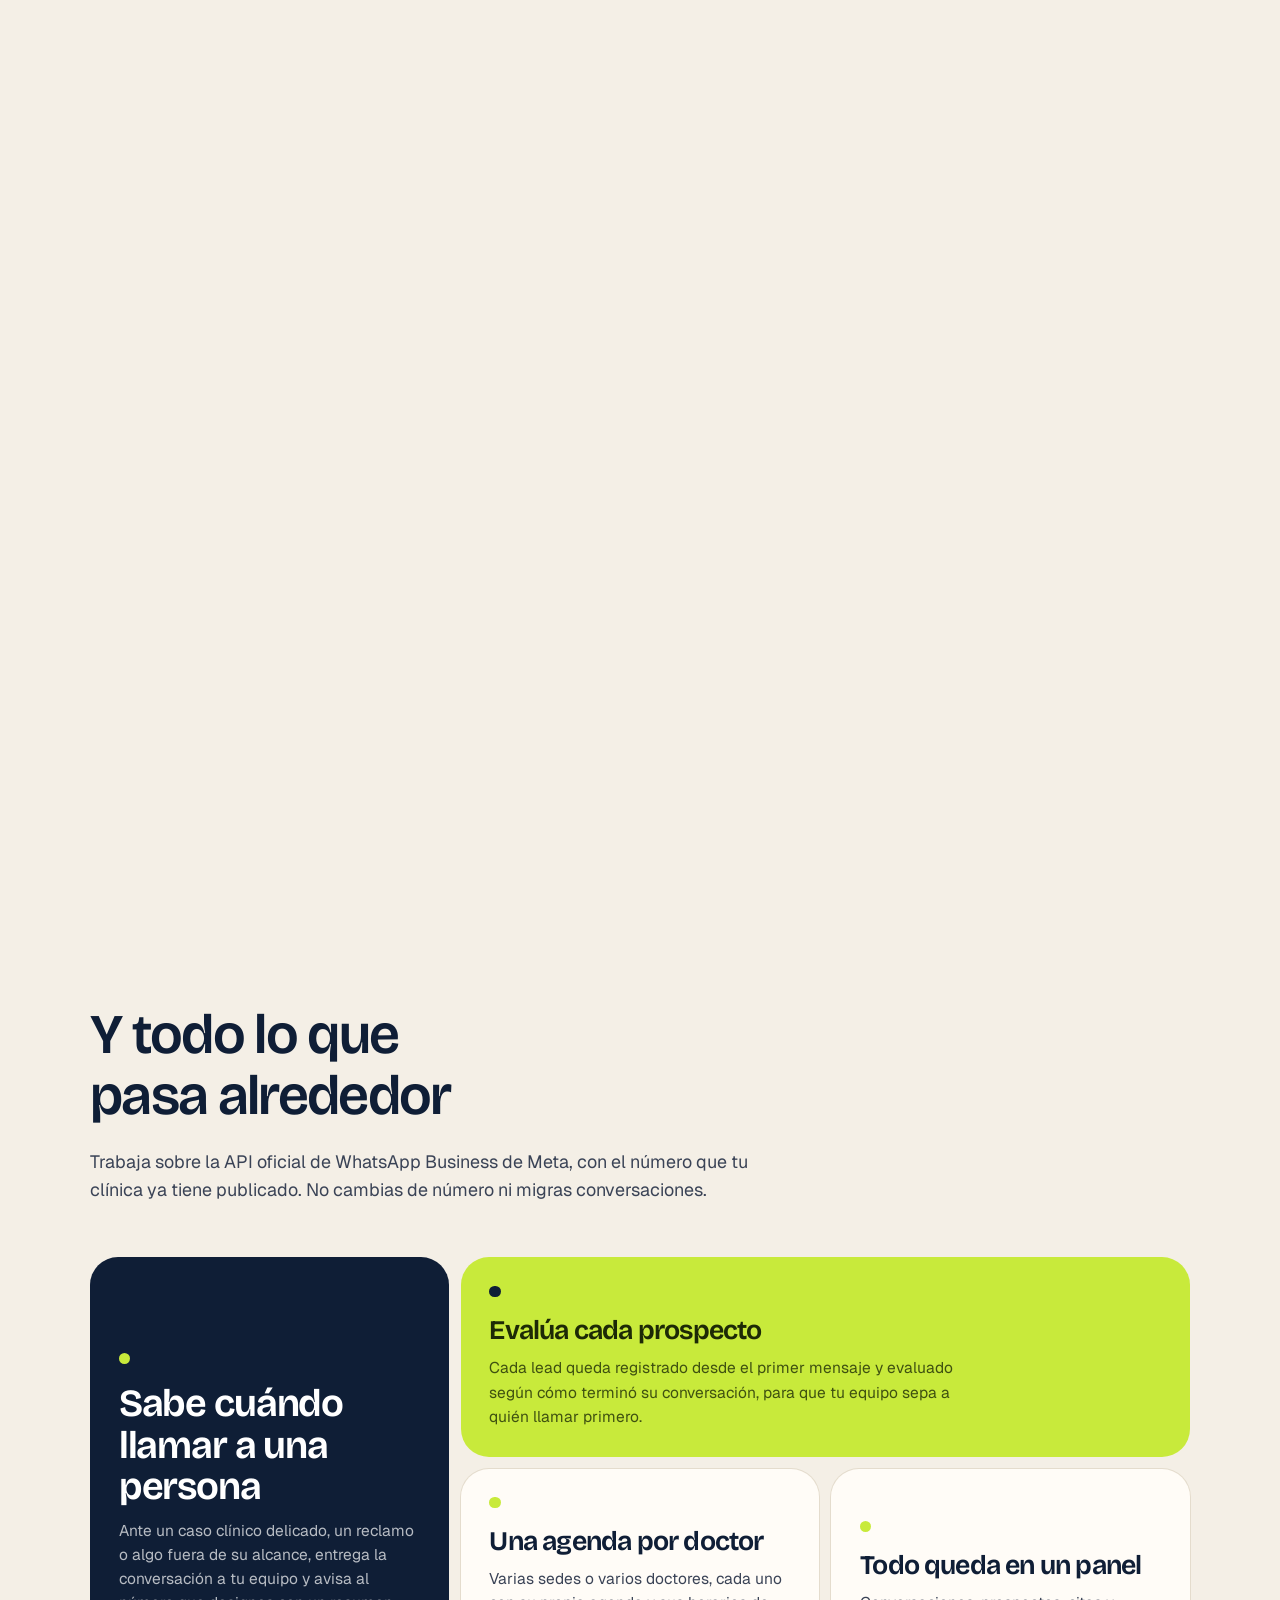
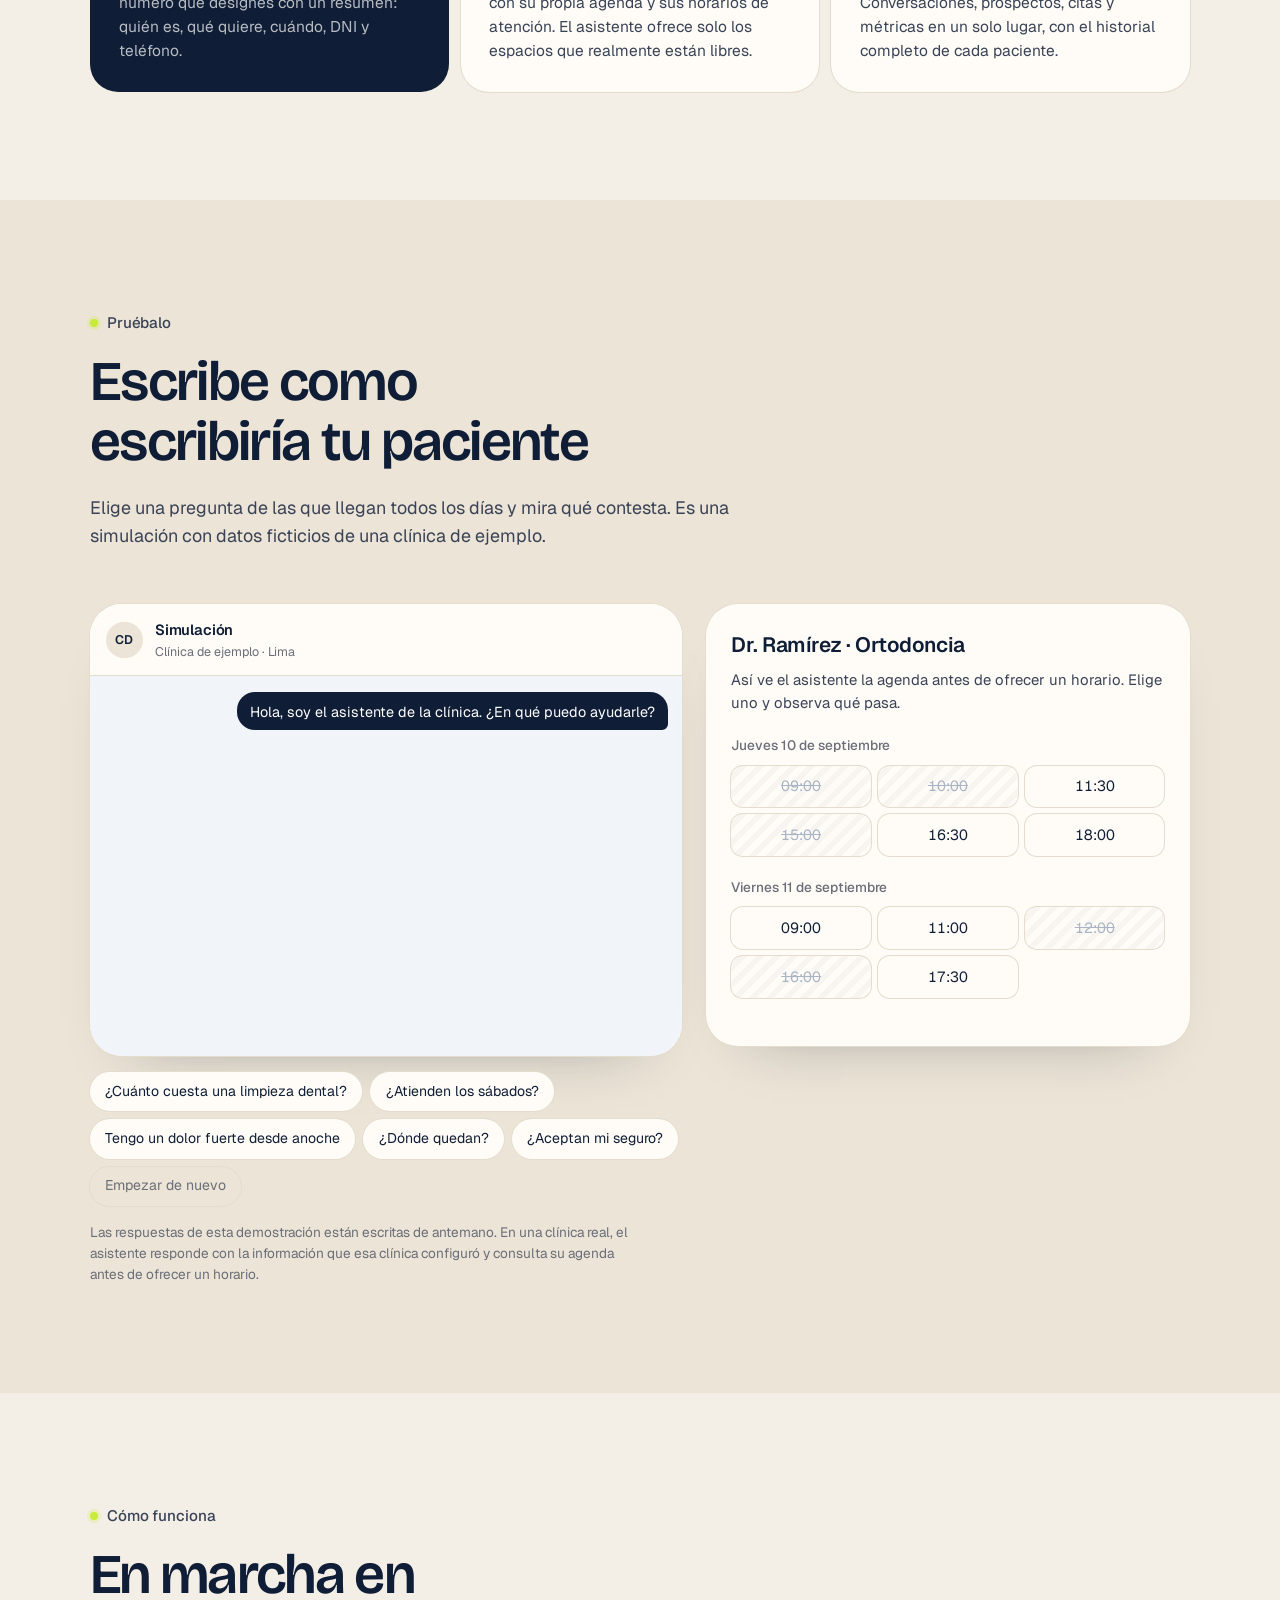
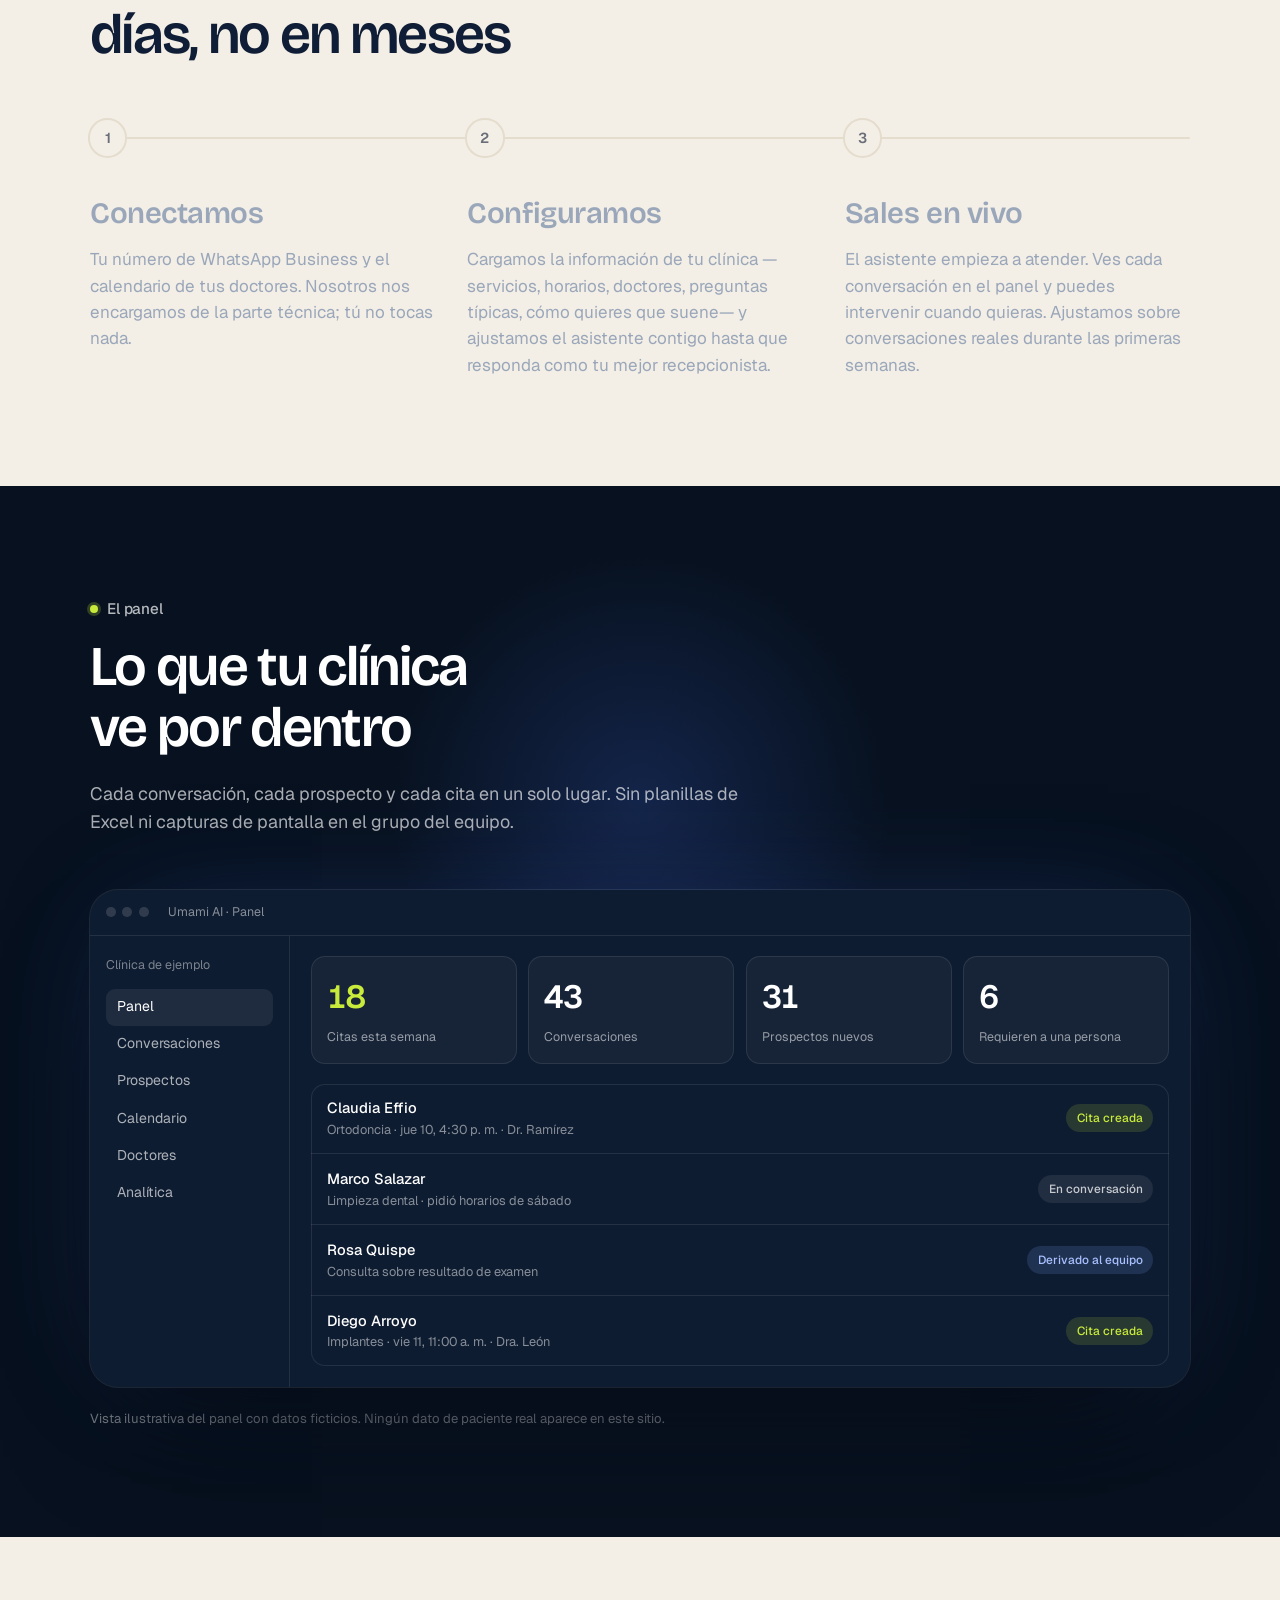
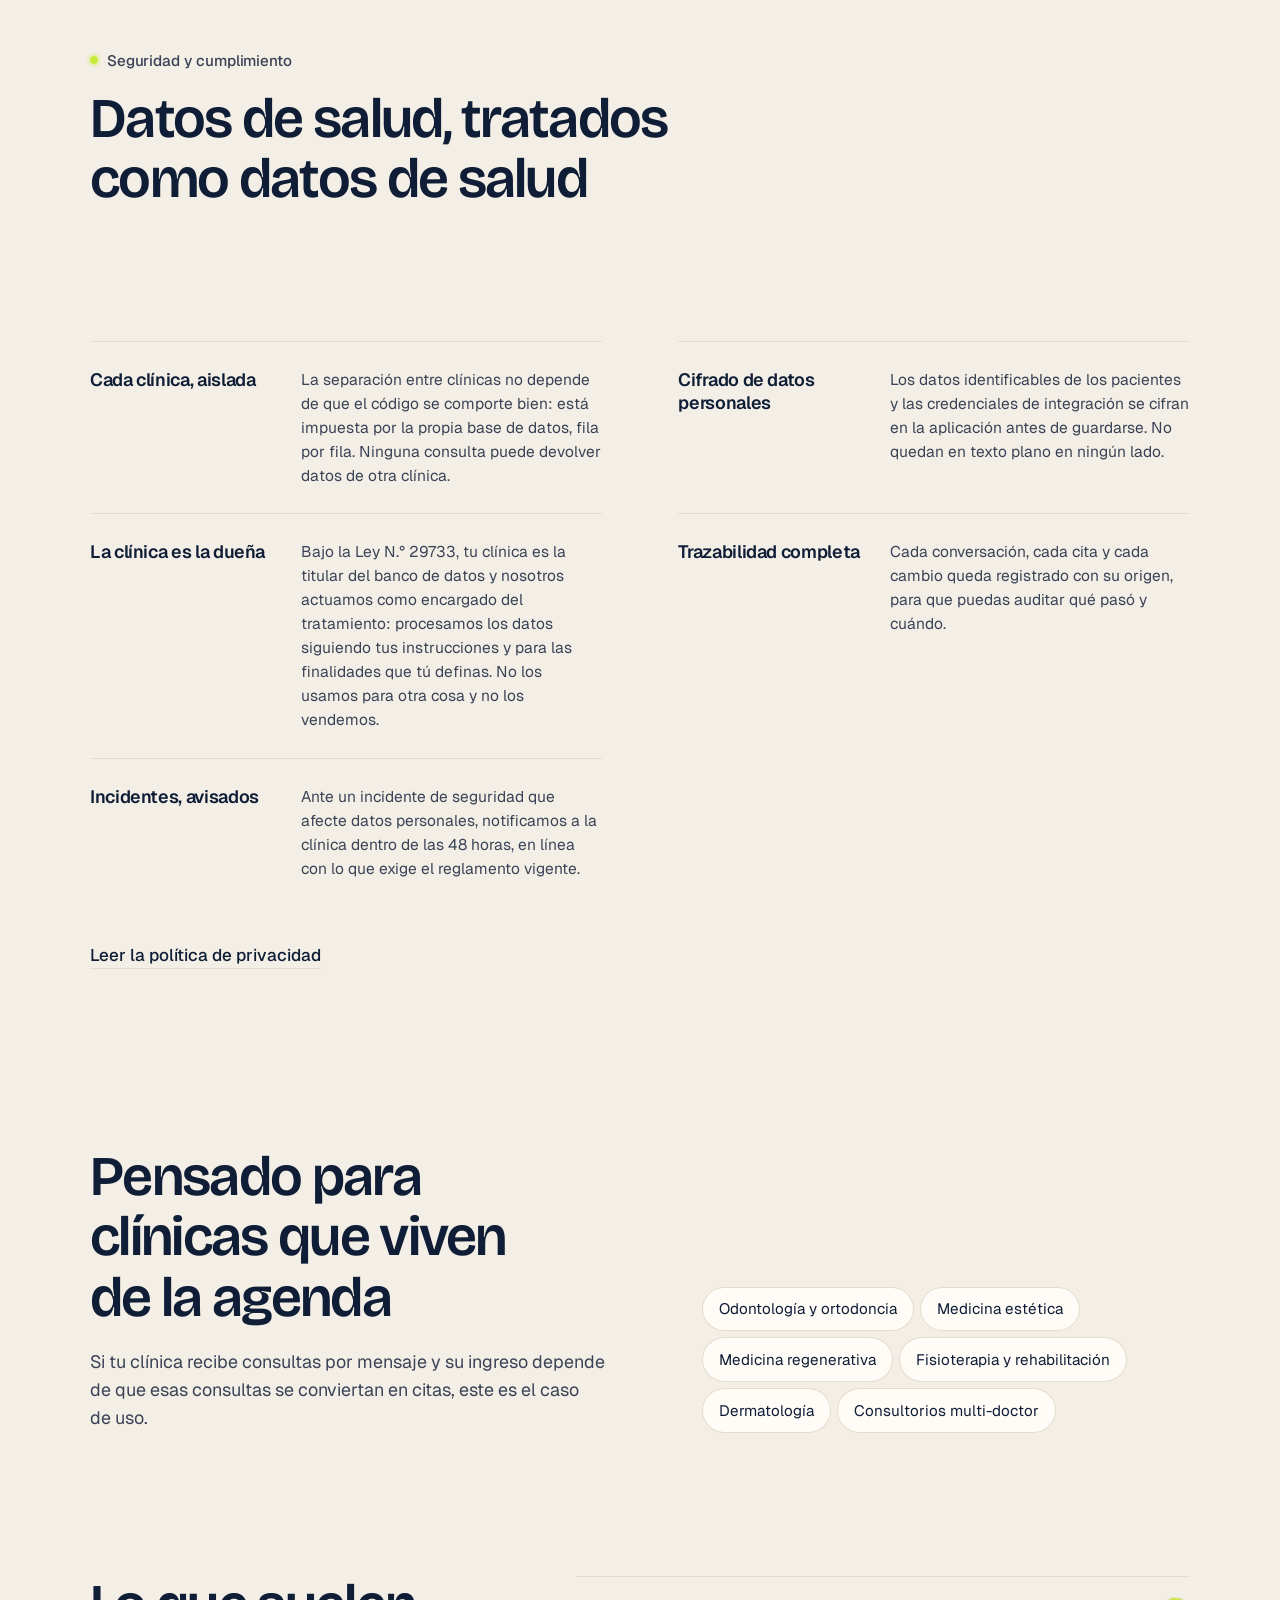
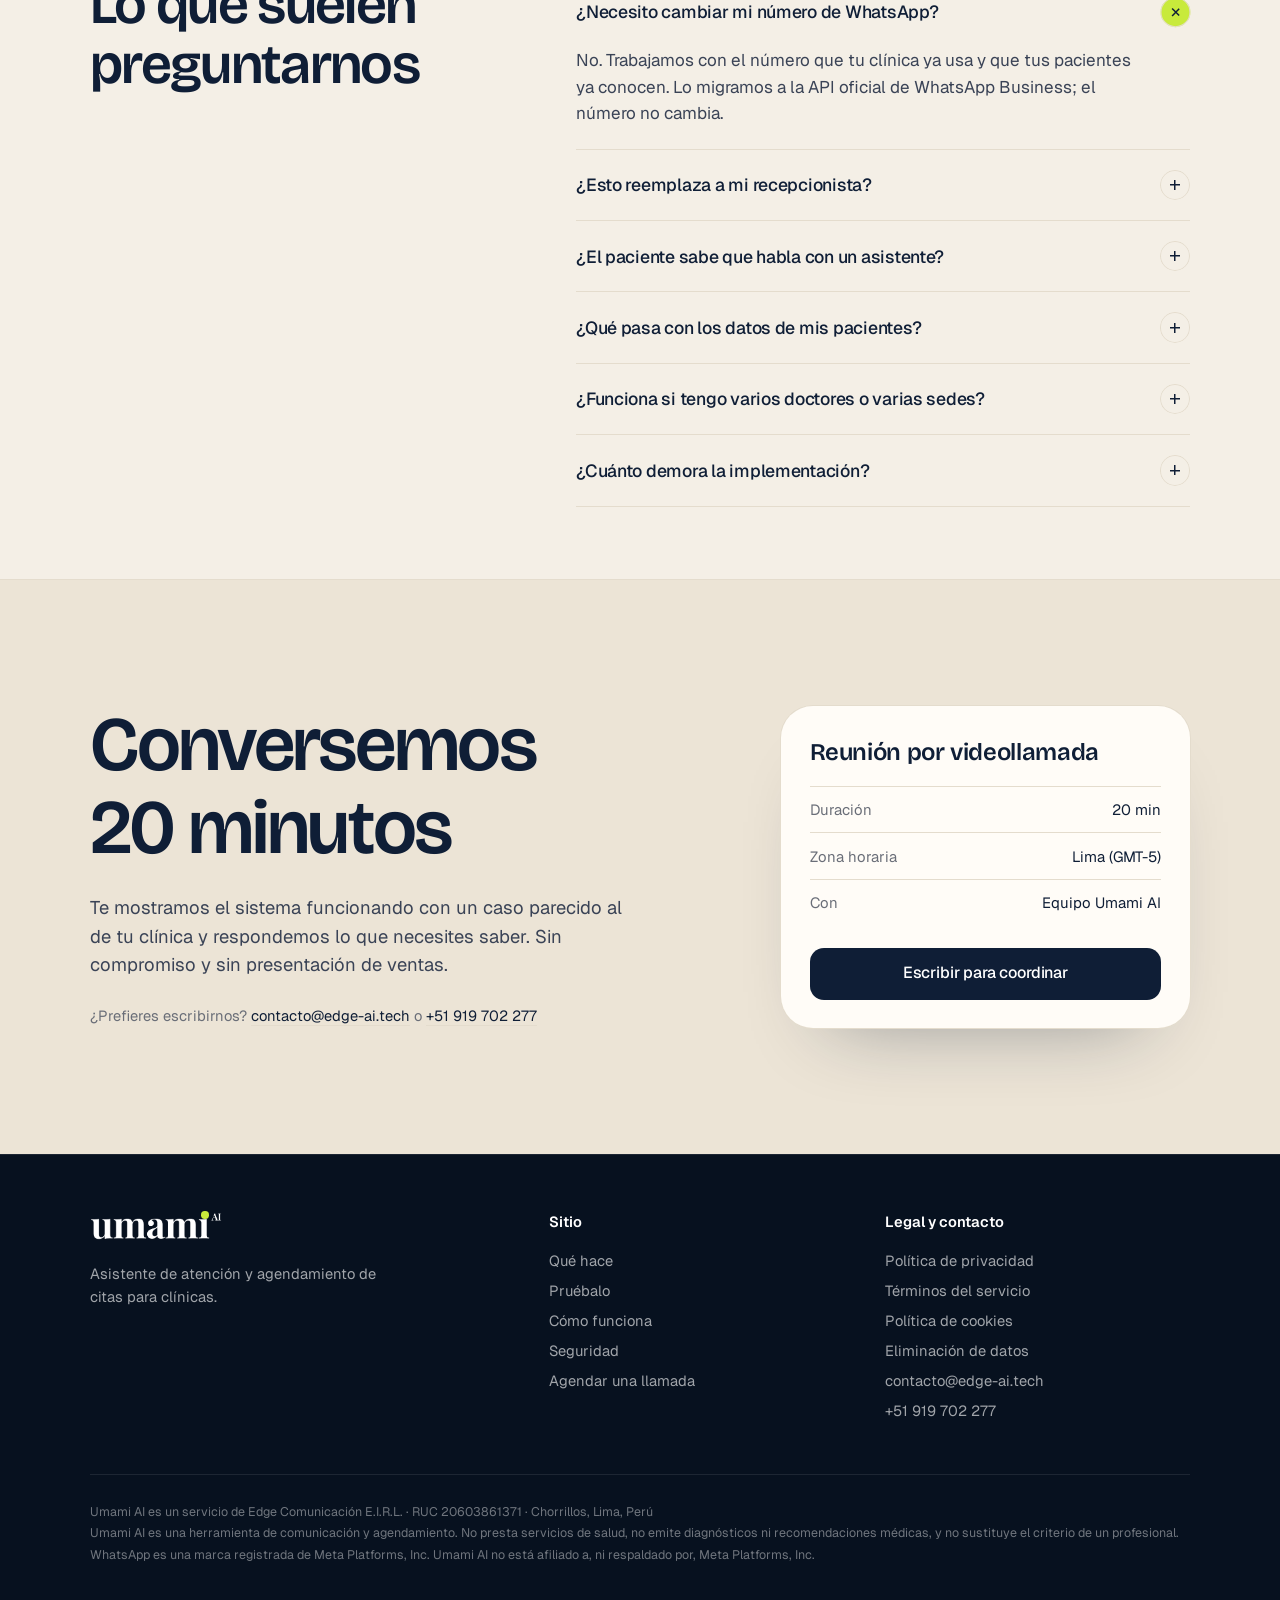
==== commit 462c278b: "Option C: warm "umami" palette with the response clock as the hero - Warm sand backgrounds instead o" ====
--- a/index.html
+++ b/index.html
@@ -13,12 +13,12 @@
 <meta property="og:url" content="https://appointflow.edge-ai.tech/">
 <meta property="og:locale" content="es_PE">
 <meta name="robots" content="index, follow">
-<meta name="theme-color" content="#F7F8FA">
+<meta name="theme-color" content="#F4EFE6">
 <link rel="icon" href="/assets/brand/umami-ai-favicon.png" type="image/png">
 <link rel="apple-touch-icon" href="/assets/brand/umami-ai-icon.png">
 <link rel="preconnect" href="https://fonts.googleapis.com">
 <link rel="preconnect" href="https://fonts.gstatic.com" crossorigin>
-<link rel="stylesheet" href="https://fonts.googleapis.com/css2?family=Archivo:wdth,wght@62..125,400..700&family=Geist:wght@300..700&display=swap">
+<link rel="stylesheet" href="https://fonts.googleapis.com/css2?family=Bricolage+Grotesque:opsz,wght@12..96,400..800&family=Geist:wght@300..700&display=swap">
 <link rel="stylesheet" href="/assets/styles.css">
 </head>
 <body>
@@ -36,6 +36,7 @@
     <button class="burger" id="burger" aria-label="Abrir menú" aria-expanded="false" aria-controls="drawer"><i></i><i></i></button>
   </div>
   <div class="progress" id="progress"></div>
+  <div class="progress-dot" id="progressDot" aria-hidden="true"></div>
 </header>
 <nav class="drawer" id="drawer" aria-label="Menú">
   <a href="#que-hace">Qué hace</a>
@@ -50,6 +51,7 @@
 
   <!-- Portada -->
   <section class="hero" id="hero">
+    <div class="cursor-dot" id="cursorDot" aria-hidden="true"></div>
     <div class="wrap hero-grid">
       <div class="hero-copy">
         <p class="kicker load l1"><span class="dot"></span>Asistente de citas para clínicas</p>
@@ -65,13 +67,11 @@
         </div>
       </div>
 
-      <div class="cal load n1" aria-hidden="true">
-        <div class="cal-head">
-          <div><b>Agenda de la semana</b><span>Clínica de ejemplo · Dr. Ramírez</span></div>
-          <div class="cal-count"><b id="calCount">0</b><span>citas agendadas fuera de horario</span></div>
-        </div>
-        <div class="cal-grid" id="calGrid"></div>
-        <div class="cal-toast" id="calToast"><span class="cal-toast-dot"></span><div><p id="calToastMsg"></p><time id="calToastTime"></time></div></div>
+      <div class="hclock load n1" aria-hidden="true">
+        <div class="hclock-top"><span class="live-dot"></span>Domingo · mensaje de un paciente</div>
+        <div class="hclock-time"><span>21:47</span><span class="hclock-sec">:<b id="hSec">00</b></span></div>
+        <div class="hclock-chat" id="hChat"></div>
+        <div class="hclock-done" id="hDone"><i></i>Respondido en 4 segundos</div>
       </div>
 
       <p class="trust load l8">
--- a/assets/styles.css
+++ b/assets/styles.css
@@ -2,12 +2,12 @@
 
 :root{
   --ink:#0F1E36;        /* azul marino del logo: texto y superficies fuertes */
-  --ink-2:#33445E;      /* texto secundario sobre claro */
-  --slate:#5E6E86;      /* texto terciario, notas */
-  --mist:#E3E9F1;       /* bordes y separadores */
-  --paper:#F7F8FA;      /* fondo base, frío */
-  --tint:#EEF2F8;       /* secciones alternas */
-  --white:#FFFFFF;
+  --ink-2:#3A4356;      /* texto secundario sobre claro */
+  --slate:#6A6E78;      /* texto terciario, notas */
+  --mist:#E4DCCD;       /* bordes y separadores */
+  --paper:#F4EFE6;      /* fondo base, frío */
+  --tint:#ECE4D6;       /* secciones alternas */
+  --white:#FFFCF7;
   --night:#07111F;      /* secciones oscuras */
   --night-2:#0E1C31;
   --night-line:rgba(255,255,255,.09);
@@ -16,11 +16,11 @@
   --blue:#3F69E0;
 
   --sans:"Geist",ui-sans-serif,system-ui,-apple-system,"Segoe UI",sans-serif;
-  --display:"Archivo","Geist",ui-sans-serif,system-ui,sans-serif;
+  --display:"Bricolage Grotesque","Geist",ui-sans-serif,system-ui,sans-serif;
 
   --wrap:1180px;
   --pad:clamp(1.25rem,4vw,2.5rem);
-  --r:16px; --r-lg:26px;
+  --r:22px; --r-lg:32px;
 
   /* resortes: amortiguado 0.85 (interacción) y crítico 1.0 (revelados) */
   --spring:cubic-bezier(.2,.9,.25,1.04);
@@ -53,7 +53,7 @@
 
 /* ---------- tipo ---------- */
 .h2{
-  font-family:var(--display);font-stretch:88%;
+  font-family:var(--display);
   font-size:clamp(2.1rem,4.4vw,3.5rem);font-weight:600;line-height:1.02;letter-spacing:-.03em;
   max-width:18ch;text-wrap:balance;
 }
@@ -78,7 +78,7 @@
 .btn{
   --bg:var(--ink);--fg:#fff;
   display:inline-flex;align-items:center;justify-content:center;gap:.5rem;
-  height:2.75rem;padding:0 1.25rem;border-radius:10px;font-size:.95rem;font-weight:500;letter-spacing:-.01em;
+  height:2.75rem;padding:0 1.3rem;border-radius:14px;font-size:.95rem;font-weight:500;letter-spacing:-.01em;
   background:var(--bg);color:var(--fg);white-space:nowrap;
   transition:transform .5s var(--spring),background-color .3s,color .3s,box-shadow .4s var(--settle);
 }
@@ -97,7 +97,7 @@
 .site-head{position:fixed;inset:0 0 auto;z-index:50;transition:color .5s var(--settle)}
 .site-head::before{
   content:"";position:absolute;inset:0;opacity:0;
-  background:rgba(246,248,251,.72);
+  background:rgba(244,239,230,.74);
   -webkit-backdrop-filter:blur(18px) saturate(170%);backdrop-filter:blur(18px) saturate(170%);
   box-shadow:0 1px 0 rgba(15,30,54,.06);
   transition:opacity .4s var(--settle),background-color .5s var(--settle),box-shadow .5s;
@@ -124,7 +124,7 @@
 .site-head.on-dark .head-cta{--bg:var(--lime);--fg:var(--lime-ink)}
 
 .drawer{
-  position:fixed;inset:0;z-index:45;background:rgba(246,248,251,.94);
+  position:fixed;inset:0;z-index:45;background:rgba(244,239,230,.95);
   -webkit-backdrop-filter:blur(24px);backdrop-filter:blur(24px);
   display:flex;flex-direction:column;justify-content:center;gap:.4rem;padding:6rem var(--pad) 3rem;
   opacity:0;visibility:hidden;transition:opacity .35s var(--settle),visibility 0s .35s;
@@ -140,10 +140,10 @@
 .nav-open .site-head,.nav-open .site-head .wordmark{color:var(--ink)}
 
 /* ---------- portada: asimétrica, editorial ---------- */
-.hero{position:relative;padding:clamp(8rem,16vh,10rem) 0 clamp(4.5rem,10vh,7rem)}
+.hero{position:relative;overflow:hidden;padding:clamp(8rem,16vh,10rem) 0 clamp(4.5rem,10vh,7rem)}
 .hero-grid{display:grid;grid-template-columns:minmax(0,1fr) minmax(0,1.05fr);gap:clamp(2.5rem,5vw,5rem);align-items:center}
 .hero-title{
-  font-family:var(--display);font-stretch:88%;font-weight:650;
+  font-family:var(--display);font-weight:650;
   font-size:clamp(2.3rem,3.5vw,3.25rem);line-height:1.02;letter-spacing:-.035em;margin:.2rem 0 1.6rem;
 }
 .hero-title .ln{display:block;overflow:clip;overflow-clip-margin:.2em;padding-bottom:.04em}
@@ -154,61 +154,53 @@
 .trust{grid-column:1/-1;display:flex;gap:.55rem;align-items:flex-start;padding-top:1.6rem;border-top:1px solid var(--mist);font-size:.86rem;color:var(--slate)}
 .trust svg{flex:none;margin-top:.2rem}
 
-/* agenda que se llena sola: el objeto central de la portada */
-.cal{
-  position:relative;border-radius:20px;background:var(--white);padding:1.1rem 1.1rem 1.2rem;
-  box-shadow:0 0 0 1px var(--mist),0 50px 90px -50px rgba(15,30,54,.5);
-}
-.cal-head{display:flex;justify-content:space-between;align-items:flex-start;gap:1rem;padding:.2rem .2rem 1rem}
-.cal-head b{display:block;font-size:.98rem;font-weight:600;letter-spacing:-.01em}
-.cal-head span{display:block;font-size:.8rem;color:var(--slate)}
-.cal-count{display:flex;align-items:center;gap:.6rem;text-align:right}
-.cal-count b{
-  font-family:var(--display);font-stretch:88%;font-size:2.2rem;font-weight:650;line-height:1;letter-spacing:-.04em;
-  min-width:1.4ch;padding:.15rem .5rem;border-radius:10px;background:var(--lime);color:var(--lime-ink);text-align:center;
-  font-variant-numeric:tabular-nums;transition:transform .5s var(--spring);
-}
-.cal-count b.bump{transform:scale(1.12)}
-.cal-count span{max-width:9.5ch;font-size:.74rem;line-height:1.25;color:var(--slate);text-align:left}
-.cal-grid{
-  --row:2.35rem;
-  position:relative;display:grid;grid-template-columns:2.6rem repeat(5,minmax(0,1fr));
-  grid-template-rows:1.9rem repeat(9,var(--row));column-gap:4px;
-}
-.cal-grid::before{
-  content:"";position:absolute;left:2.6rem;right:0;top:1.9rem;bottom:0;pointer-events:none;
-  background:repeating-linear-gradient(to bottom,var(--mist) 0 1px,transparent 1px var(--row));
-}
-.cal-day{grid-row:1;align-self:center;font-size:.74rem;font-weight:600;color:var(--ink-2);padding-left:.35rem}
-.cal-day span{color:var(--slate);font-weight:400;margin-left:.2rem}
-.cal-hour{grid-column:1;font-size:.68rem;color:var(--slate);font-variant-numeric:tabular-nums;transform:translateY(-.45rem)}
-.ev{
-  position:relative;z-index:1;margin:3px 0;border-radius:7px;padding:.28rem .4rem;overflow:hidden;
-  font-size:.7rem;line-height:1.2;background:var(--tint);color:var(--ink-2);box-shadow:inset 2px 0 0 #C3CEDD;
-}
-.ev b{display:block;font-weight:600;white-space:nowrap;overflow:hidden;text-overflow:ellipsis}
-.ev span{display:block;white-space:nowrap;overflow:hidden;text-overflow:ellipsis;opacity:.75}
-.ev-new{background:var(--lime);color:var(--lime-ink);box-shadow:inset 2px 0 0 var(--ink);transform-origin:50% 0}
-.js .ev-new{opacity:0;transform:scaleY(.4)}
-.js .ev-new.in{opacity:1;transform:none;transition:opacity .3s,transform .7s var(--spring)}
-.ev-new::after{content:"";position:absolute;inset:0;border-radius:inherit;box-shadow:0 0 0 0 rgba(200,234,59,.8)}
-.ev-new.in::after{animation:ping 1.1s var(--settle) .15s}
-@keyframes ping{from{box-shadow:0 0 0 0 rgba(200,234,59,.85)}to{box-shadow:0 0 0 12px rgba(200,234,59,0)}}
-.cal-toast{
-  position:absolute;left:-2.2rem;bottom:2.2rem;z-index:3;display:flex;gap:.65rem;align-items:flex-start;
-  width:min(250px,80%);padding:.75rem .85rem;border-radius:14px;background:var(--ink);color:#fff;
-  box-shadow:0 24px 50px -20px rgba(15,30,54,.6);
-  opacity:0;transform:translateY(12px) scale(.96);transition:opacity .35s var(--settle),transform .6s var(--spring);pointer-events:none;
-}
-.cal-toast.show{opacity:1;transform:none}
-.cal-toast-dot{flex:none;width:.55rem;height:.55rem;margin-top:.35rem;border-radius:50%;background:var(--lime);box-shadow:0 0 0 4px rgba(200,234,59,.2)}
-.cal-toast p{font-size:.84rem;line-height:1.35}
-.cal-toast time{display:block;margin-top:.2rem;font-size:.72rem;color:rgba(255,255,255,.55)}
+/* reloj de la portada: los segundos que tarda en responder */
+.hclock{
+  position:relative;border-radius:36px;padding:1.8rem 1.8rem 1.6rem;background:var(--ink);color:#fff;overflow:hidden;isolation:isolate;
+  box-shadow:0 60px 100px -60px rgba(15,30,54,.7);
+}
+.hclock::before{
+  content:"";position:absolute;z-index:-1;width:520px;aspect-ratio:1;right:-200px;top:-240px;border-radius:50%;
+  background:radial-gradient(closest-side,rgba(200,234,59,.22),transparent 70%);
+}
+.hclock-top{display:flex;align-items:center;gap:.55rem;font-size:.86rem;color:rgba(255,255,255,.66)}
+.live-dot{width:.55rem;height:.55rem;border-radius:50%;background:var(--lime);box-shadow:0 0 0 0 rgba(200,234,59,.6);animation:live 2s var(--settle) infinite}
+@keyframes live{0%{box-shadow:0 0 0 0 rgba(200,234,59,.55)}70%,100%{box-shadow:0 0 0 10px rgba(200,234,59,0)}}
+.hclock-time{
+  display:flex;align-items:baseline;margin:.6rem 0 1.4rem;font-family:var(--display);font-weight:700;
+  font-size:clamp(4.6rem,9vw,8rem);line-height:.95;letter-spacing:-.05em;font-variant-numeric:tabular-nums;
+}
+.hclock-sec{font-size:.42em;letter-spacing:-.02em;color:var(--lime);margin-left:.08em}
+.hclock-sec b{font-weight:700;display:inline-block;min-width:2ch}
+.hclock-sec b.tick{animation:tick .35s var(--spring)}
+@keyframes tick{from{transform:translateY(-35%);opacity:.2}to{transform:none;opacity:1}}
+.hclock .msg{max-width:92%;font-size:.92rem}
+.hclock .msg.in{background:rgba(255,255,255,.95);color:var(--ink)}
+.hclock .msg.out{background:var(--lime);color:var(--lime-ink)}
+.hclock .msg.out time{opacity:.6}
+.hclock-chat{display:flex;flex-direction:column;gap:.5rem;min-height:9.6rem}
+.hclock .typing{background:rgba(255,255,255,.12)}
+.hclock-done{
+  display:inline-flex;align-items:center;gap:.45rem;margin-top:1.1rem;padding:.42rem .8rem .42rem .5rem;border-radius:999px;
+  background:rgba(255,255,255,.1);font-size:.84rem;font-weight:500;opacity:0;transform:translateY(8px);
+  transition:opacity .4s,transform .6s var(--spring);
+}
+.hclock-done.show{opacity:1;transform:none}
+.hclock-done i{width:1.1rem;height:1.1rem;border-radius:50%;background:var(--lime);display:grid;place-items:center}
+.hclock-done i::after{content:"";width:.42rem;height:.24rem;border-left:2px solid var(--lime-ink);border-bottom:2px solid var(--lime-ink);transform:translateY(-1px) rotate(-45deg)}
+
+/* el punto lima sigue al puntero en la portada */
+.cursor-dot{
+  position:absolute;left:0;top:0;z-index:2;width:14px;height:14px;margin:-7px 0 0 -7px;border-radius:50%;pointer-events:none;
+  background:var(--lime);box-shadow:0 0 0 6px rgba(200,234,59,.25);opacity:0;transition:opacity .4s,width .4s var(--spring),height .4s var(--spring);
+}
+.hero:hover .cursor-dot{opacity:1}
+.progress-dot{position:absolute;left:0;bottom:-4px;width:10px;height:10px;margin-left:-5px;border-radius:50%;background:var(--lime);box-shadow:0 0 0 4px rgba(200,234,59,.25);transform:translateX(0)}
 
 /* coreografía de carga: una sola secuencia orquestada */
 .js .load{opacity:0;transform:translateY(14px)}
 .js .ln .load{opacity:1;transform:translateY(108%);filter:blur(4px)}
-.js .cal.load{transform:translateY(30px) scale(.97);filter:blur(8px)}
+.js .hclock.load{transform:translateY(30px) scale(.97);filter:blur(8px)}
 .js .loaded .load{opacity:1;transform:none;filter:none;transition:opacity .9s var(--settle),transform 1.1s var(--settle),filter .9s var(--settle)}
 .js .loaded .l1{transition-delay:.05s}
 .js .loaded .l2{transition-delay:.12s}
@@ -222,7 +214,7 @@
 /* ---------- declaración: palabras que se encienden ---------- */
 .statement{padding:clamp(5rem,13vh,8.5rem) 0;border-top:1px solid var(--mist);background:var(--white)}
 .scrub{
-  font-family:var(--display);font-stretch:88%;font-weight:600;
+  font-family:var(--display);font-weight:600;
   font-size:clamp(2rem,4.4vw,3.6rem);line-height:1.12;letter-spacing:-.02em;max-width:24ch;text-wrap:balance;
 }
 .js .scrub .w{opacity:.14;transition:opacity .35s var(--settle)}
@@ -238,7 +230,7 @@
 .clock{display:flex;align-items:baseline;gap:1rem;margin-bottom:1.6rem}
 .clock-time{
   position:relative;display:inline-block;overflow:clip;overflow-clip-margin:.1em;height:1.02em;
-  font-family:var(--display);font-stretch:88%;font-weight:600;font-size:clamp(3.2rem,5.4vw,4.8rem);line-height:1;letter-spacing:-.04em;
+  font-family:var(--display);font-weight:600;font-size:clamp(3.2rem,5.4vw,4.8rem);line-height:1;letter-spacing:-.04em;
   font-variant-numeric:lining-nums tabular-nums;
 }
 .clock-time span{display:block}
@@ -270,7 +262,7 @@
 .timeline-ticks li.on::before{background:var(--lime);box-shadow:0 0 0 2px var(--ink);transform:scale(1.35)}
 
 .phone{
-  position:relative;display:flex;flex-direction:column;height:min(620px,72vh);border-radius:38px;padding:.55rem;
+  position:relative;display:flex;flex-direction:column;height:min(620px,72vh);border-radius:40px;padding:.55rem;
   background:var(--ink);box-shadow:0 50px 90px -40px rgba(15,30,54,.55),0 0 0 1px rgba(15,30,54,.1);
 }
 .phone-head{display:flex;align-items:center;gap:.75rem;padding:.95rem 1rem .85rem;background:var(--white);border-radius:30px 30px 0 0;border-bottom:1px solid var(--mist)}
@@ -324,16 +316,18 @@
 /* ---------- alrededor: bloques como eventos de agenda ---------- */
 .blocks{display:grid;grid-template-columns:repeat(3,minmax(0,1fr));grid-auto-rows:minmax(12.5rem,auto);gap:.75rem}
 .blocks li{
-  position:relative;display:flex;flex-direction:column;justify-content:flex-end;padding:1.5rem 1.6rem 1.6rem 1.9rem;
-  border-radius:16px;background:var(--white);box-shadow:inset 4px 0 0 var(--ink),0 0 0 1px var(--mist);
+  position:relative;display:flex;flex-direction:column;justify-content:flex-end;padding:1.7rem 1.8rem 1.8rem;
+  border-radius:28px;background:var(--white);box-shadow:0 0 0 1px var(--mist);
   transition:transform .6s var(--spring),box-shadow .4s;
 }
-.blocks li:hover{transform:translateY(-3px);box-shadow:inset 4px 0 0 var(--ink),0 0 0 1px #CBD5E3,0 24px 40px -30px rgba(15,30,54,.4)}
-.blocks li:nth-child(1){grid-row:span 2;background:var(--ink);color:#fff;box-shadow:inset 4px 0 0 var(--lime)}
-.blocks li:nth-child(1):hover{box-shadow:inset 4px 0 0 var(--lime),0 30px 50px -30px rgba(15,30,54,.7)}
-.blocks li:nth-child(2){grid-column:span 2;background:var(--lime);color:var(--lime-ink);box-shadow:inset 4px 0 0 var(--ink)}
+.blocks li:hover{transform:translateY(-3px);box-shadow:0 0 0 1px #D3C8B4,0 24px 40px -30px rgba(15,30,54,.35)}
+.blocks li:nth-child(1){grid-row:span 2;background:var(--ink);color:#fff;box-shadow:none}
+.blocks li:nth-child(1):hover{box-shadow:0 30px 50px -30px rgba(15,30,54,.7)}
+.blocks li:nth-child(2){grid-column:span 2;background:var(--lime);color:var(--lime-ink);box-shadow:none}
 .blocks li:nth-child(2) p{color:rgba(29,42,6,.8)}
-.blocks h3{font-family:var(--display);font-stretch:88%;font-size:clamp(1.4rem,2.1vw,1.85rem);font-weight:650;letter-spacing:-.03em;line-height:1.08;margin-bottom:.7rem;max-width:16ch}
+.blocks h3::before{content:"";display:block;width:.7rem;height:.7rem;border-radius:50%;background:var(--lime);margin-bottom:1.2rem}
+.blocks li:nth-child(2) h3::before{background:var(--ink)}
+.blocks h3{font-family:var(--display);font-size:clamp(1.4rem,2.1vw,1.85rem);font-weight:650;letter-spacing:-.03em;line-height:1.08;margin-bottom:.7rem;max-width:16ch}
 .blocks li:nth-child(1) h3{font-size:clamp(1.8rem,3vw,2.6rem);max-width:11ch}
 .blocks p{font-size:.97rem;line-height:1.55;color:var(--ink-2);max-width:48ch}
 .blocks li:nth-child(1) p{color:rgba(255,255,255,.7)}
@@ -379,7 +373,7 @@
   background:var(--paper);box-shadow:0 0 0 2px var(--mist);font-size:.9rem;font-weight:600;color:var(--slate);
   transition:box-shadow .4s,background-color .4s,color .4s,transform .6s var(--spring);
 }
-.step h3{font-family:var(--display);font-stretch:88%;font-size:1.85rem;font-weight:600;letter-spacing:-.015em;margin:1.2rem 0 .6rem;transition:color .4s}
+.step h3{font-family:var(--display);font-size:1.85rem;font-weight:600;letter-spacing:-.015em;margin:1.2rem 0 .6rem;transition:color .4s}
 .step p{color:var(--ink-2);max-width:36ch;transition:color .4s}
 .js .step:not(.on) h3,.js .step:not(.on) p{color:#9AA7BA}
 .step.on .step-n{background:var(--ink);color:var(--lime);box-shadow:0 0 0 2px var(--ink);transform:scale(1.08)}
@@ -396,7 +390,7 @@
 .app-stage{perspective:1600px}
 .app{
   --p:1;
-  border-radius:20px;background:var(--night-2);overflow:hidden;
+  border-radius:28px;background:var(--night-2);overflow:hidden;
   box-shadow:0 0 0 1px var(--night-line),0 60px 120px -50px rgba(0,0,0,.8),0 0 120px -40px rgba(63,105,224,.35);
   transform-origin:50% 0;
   transform:rotateX(calc((1 - var(--p)) * 26deg)) scale(calc(.9 + var(--p) * .1)) translateY(calc((1 - var(--p)) * 40px));
@@ -475,7 +469,7 @@
 .cta-alt a{color:var(--ink);border-bottom:1px solid var(--mist)}
 .cta-alt a:hover{border-color:var(--ink)}
 .cta-card{padding:1.8rem;border-radius:var(--r-lg);background:var(--white);box-shadow:0 0 0 1px var(--mist),0 40px 80px -50px rgba(15,30,54,.45)}
-.cta-card b{display:block;font-family:var(--display);font-stretch:88%;font-size:1.5rem;font-weight:600;letter-spacing:-.015em;margin-bottom:.9rem}
+.cta-card b{display:block;font-family:var(--display);font-size:1.5rem;font-weight:600;letter-spacing:-.015em;margin-bottom:.9rem}
 .cta-card .line{display:flex;justify-content:space-between;padding:.7rem 0;border-top:1px solid var(--mist);font-size:.93rem;color:var(--slate)}
 .cta-card .line span:last-child{color:var(--ink)}
 .cta-card .btn{width:100%;margin-top:1.4rem}
@@ -491,9 +485,9 @@
 
 /* ---------- páginas legales ---------- */
 .legal{max-width:calc(70ch + 2 * var(--pad));padding-top:clamp(7.5rem,14vh,9rem);padding-bottom:5rem;margin:0 auto}
-.legal h1{font-family:var(--display);font-stretch:88%;font-size:clamp(2.4rem,5vw,3.4rem);font-weight:600;letter-spacing:-.02em;line-height:1.04;margin:1.2rem 0 .8rem}
+.legal h1{font-family:var(--display);font-size:clamp(2.4rem,5vw,3.4rem);font-weight:600;letter-spacing:-.02em;line-height:1.04;margin:1.2rem 0 .8rem}
 .legal .updated{font-size:.82rem;color:var(--slate);margin-bottom:2.6rem;display:block}
-.legal h2{font-family:var(--display);font-stretch:88%;font-size:1.55rem;font-weight:600;letter-spacing:-.01em;margin:2.6rem 0 .7rem;line-height:1.2}
+.legal h2{font-family:var(--display);font-size:1.55rem;font-weight:600;letter-spacing:-.01em;margin:2.6rem 0 .7rem;line-height:1.2}
 .legal h3{font-size:1rem;font-weight:600;margin:1.5rem 0 .45rem}
 .legal p{margin-bottom:.95rem;color:var(--ink-2);line-height:1.65}
 .legal ul{list-style:disc;padding-left:1.2rem;margin-bottom:1rem}
@@ -519,8 +513,7 @@
   .clock-time{font-size:2.6rem}
   .timeline{margin-top:1rem}
   .hero-grid{grid-template-columns:1fr;align-items:start}
-  .cal{max-width:560px}
-  .cal-toast{left:auto;right:1rem;bottom:1rem}
+  .hclock{max-width:520px}
   .blocks{grid-template-columns:repeat(2,minmax(0,1fr))}
   .blocks li:nth-child(1){grid-row:auto;grid-column:span 2}
   .phone{height:min(470px,56svh);width:min(400px,100%);margin:0 auto;border-radius:32px}
@@ -541,12 +534,7 @@
   .step h3{margin-top:.2rem}
   .blocks{grid-template-columns:1fr;grid-auto-rows:auto}
   .blocks li,.blocks li:nth-child(1),.blocks li:nth-child(2){grid-column:auto;min-height:0}
-  .cal{padding:.8rem .7rem 1rem}
-  .cal-grid{--row:2.1rem;grid-template-columns:2.1rem repeat(5,minmax(0,1fr));column-gap:3px}
-  .cal-grid::before{left:2.1rem}
-  .ev{padding:.22rem .3rem;font-size:.62rem}
-  .ev span{display:none}
-  .cal-day span{display:none}
+  .hclock{padding:1.4rem 1.3rem 1.3rem;border-radius:28px}
   .foot-grid{grid-template-columns:1fr}
   .what{white-space:nowrap;overflow:hidden;text-overflow:ellipsis}
   .ans p{padding-right:0}
@@ -556,7 +544,7 @@
 @media (prefers-reduced-motion:reduce){
   html{scroll-behavior:auto}
   *,*::before,*::after{animation-duration:.01ms!important;animation-iteration-count:1!important;transition-duration:.15s!important;transition-delay:0s!important}
-  .js .load,.js .ln .load,.js .cal.load,.js .ev-new,.js [data-rev],.js [data-split] .wd>span{opacity:1!important;transform:none!important;filter:none!important}
+  .js .load,.js .ln .load,.js .hclock.load,.js [data-rev],.js [data-split] .wd>span{opacity:1!important;transform:none!important;filter:none!important}
   .js .app{--p:1}
   .js .app .row{opacity:1;transform:none}
   .js .scrub .w{opacity:1}
